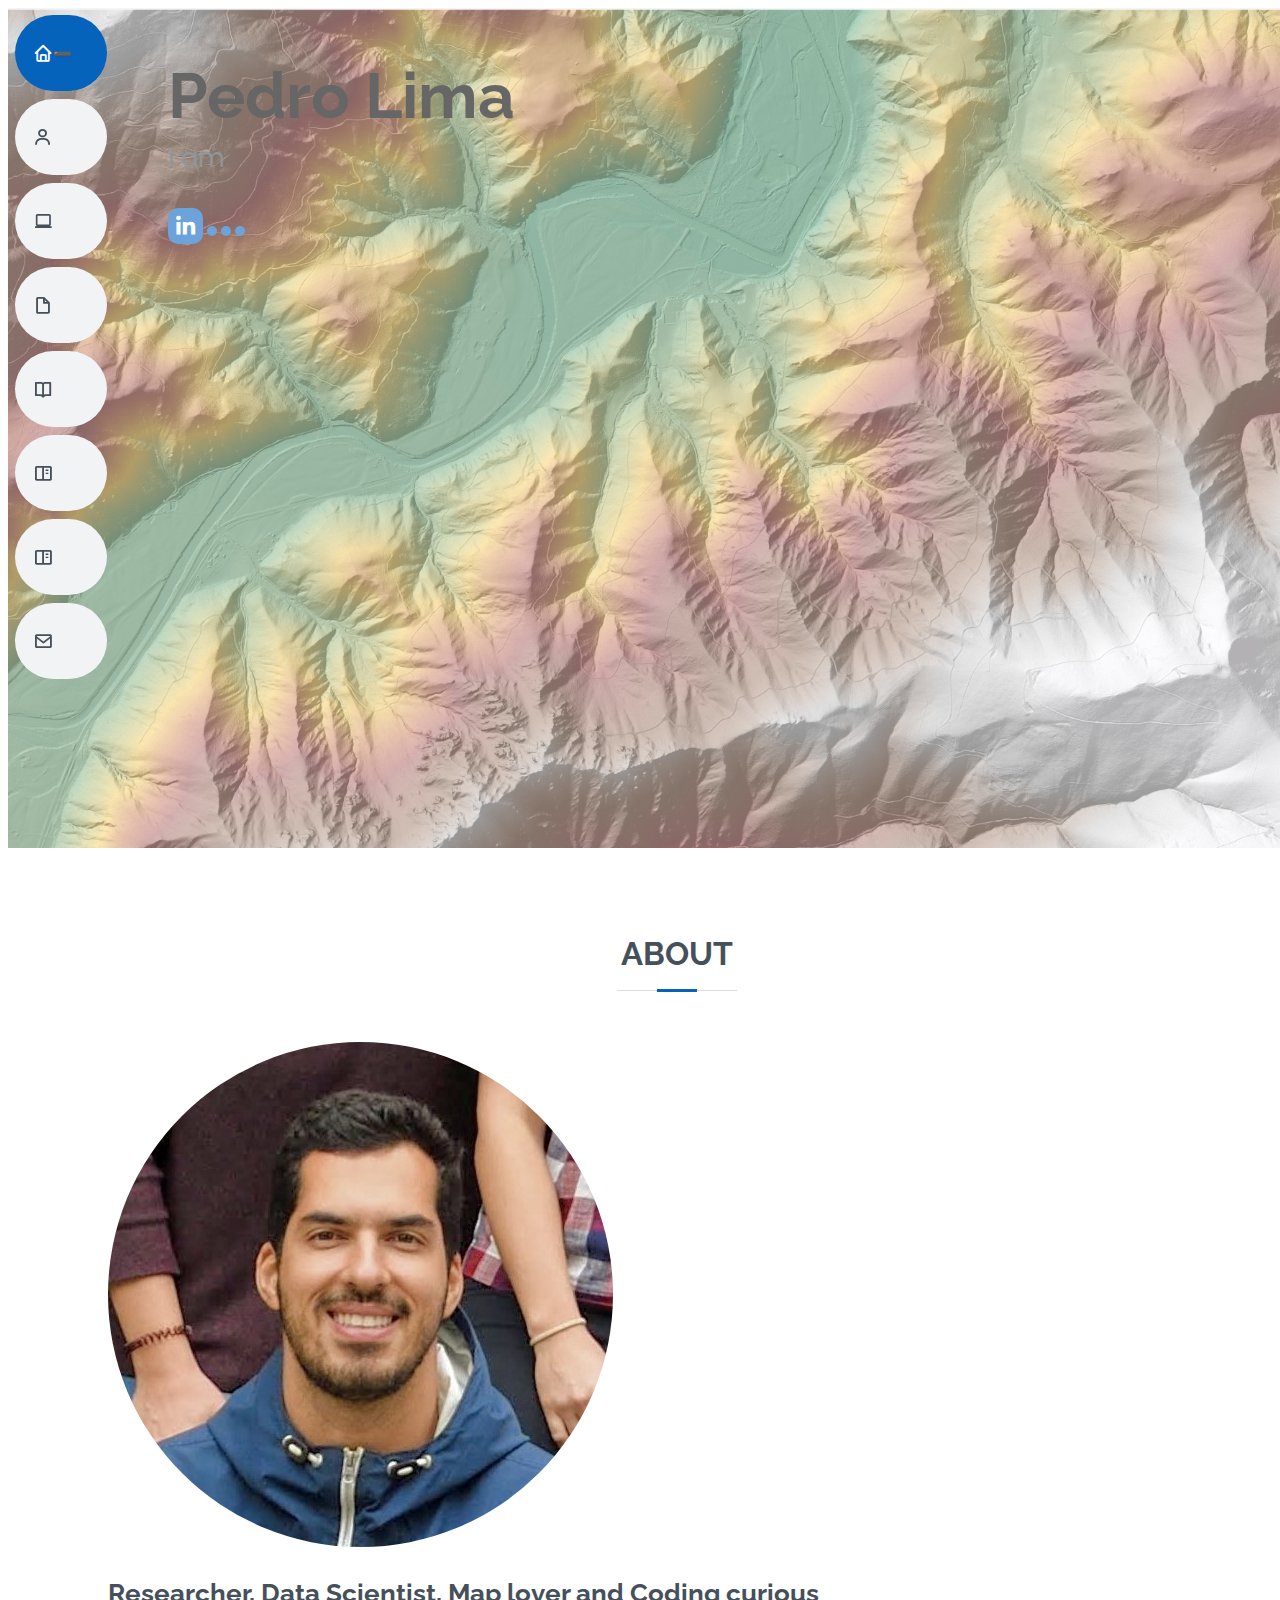
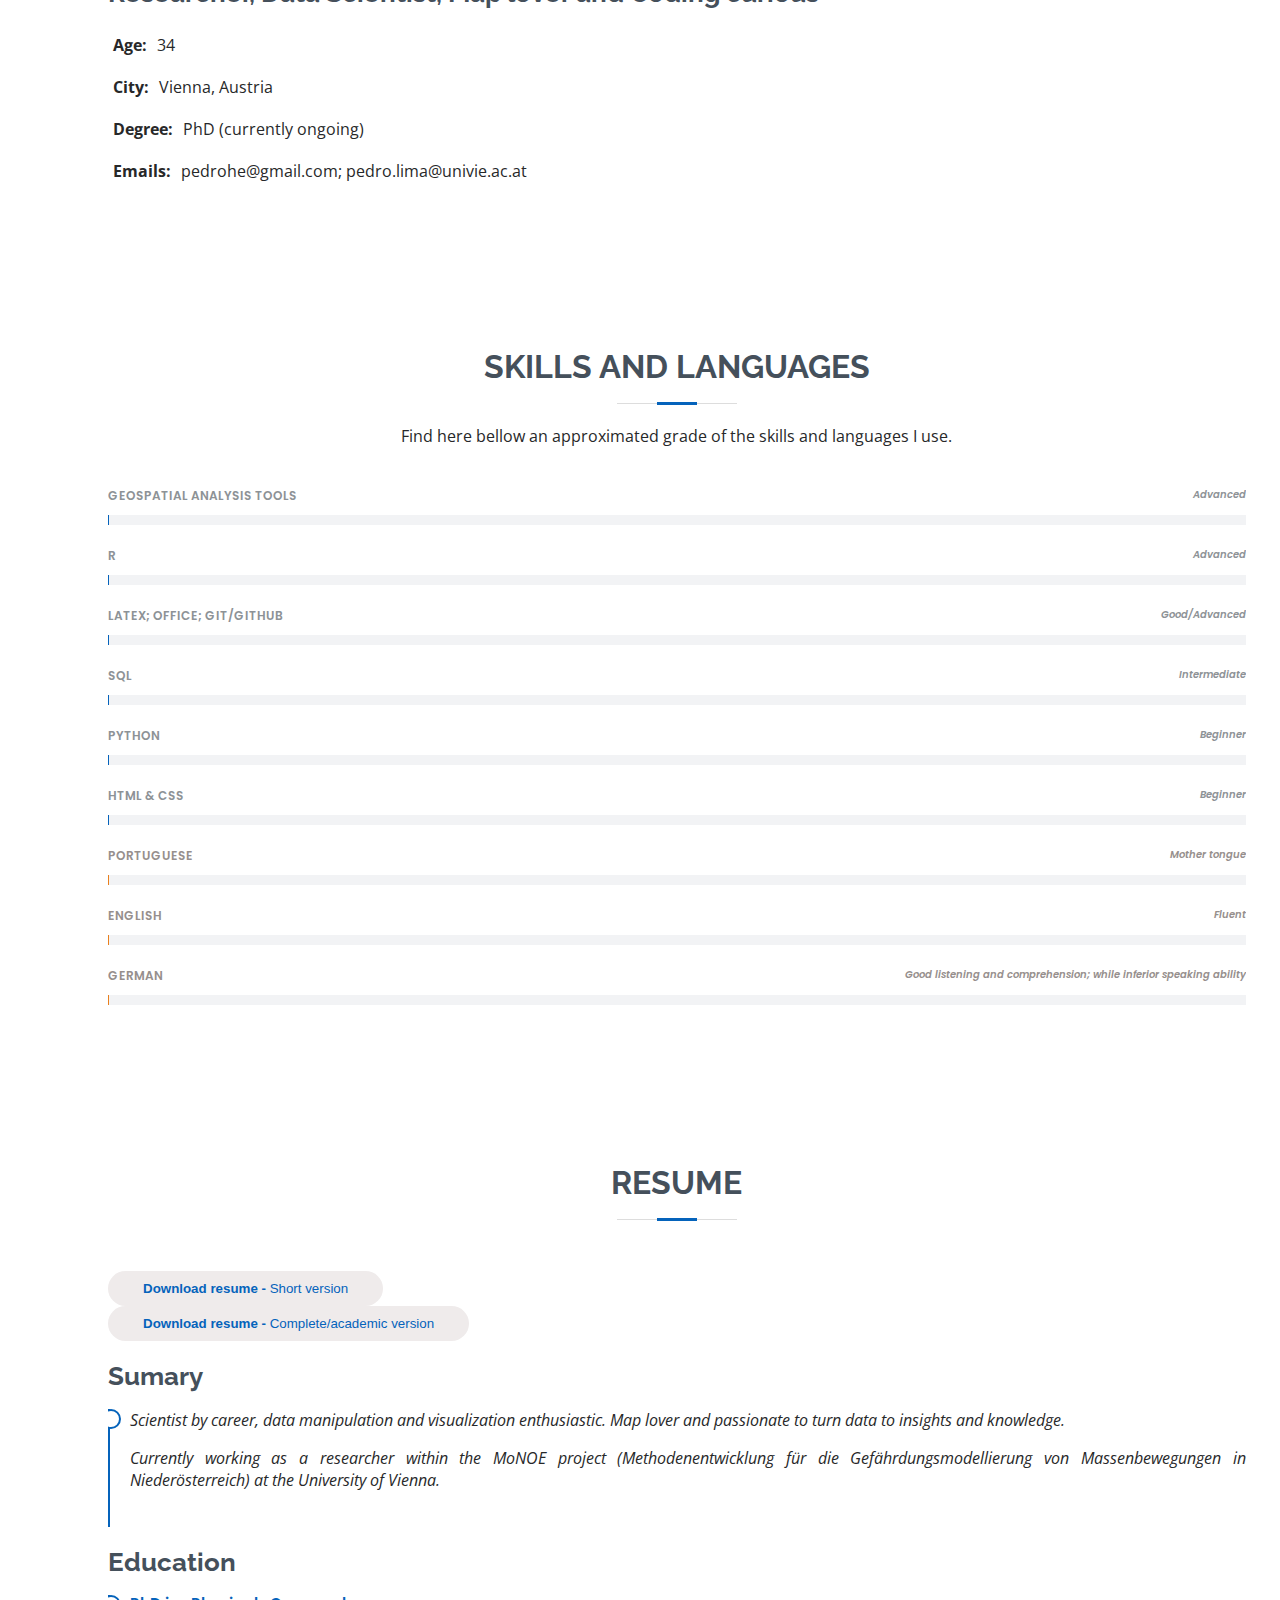
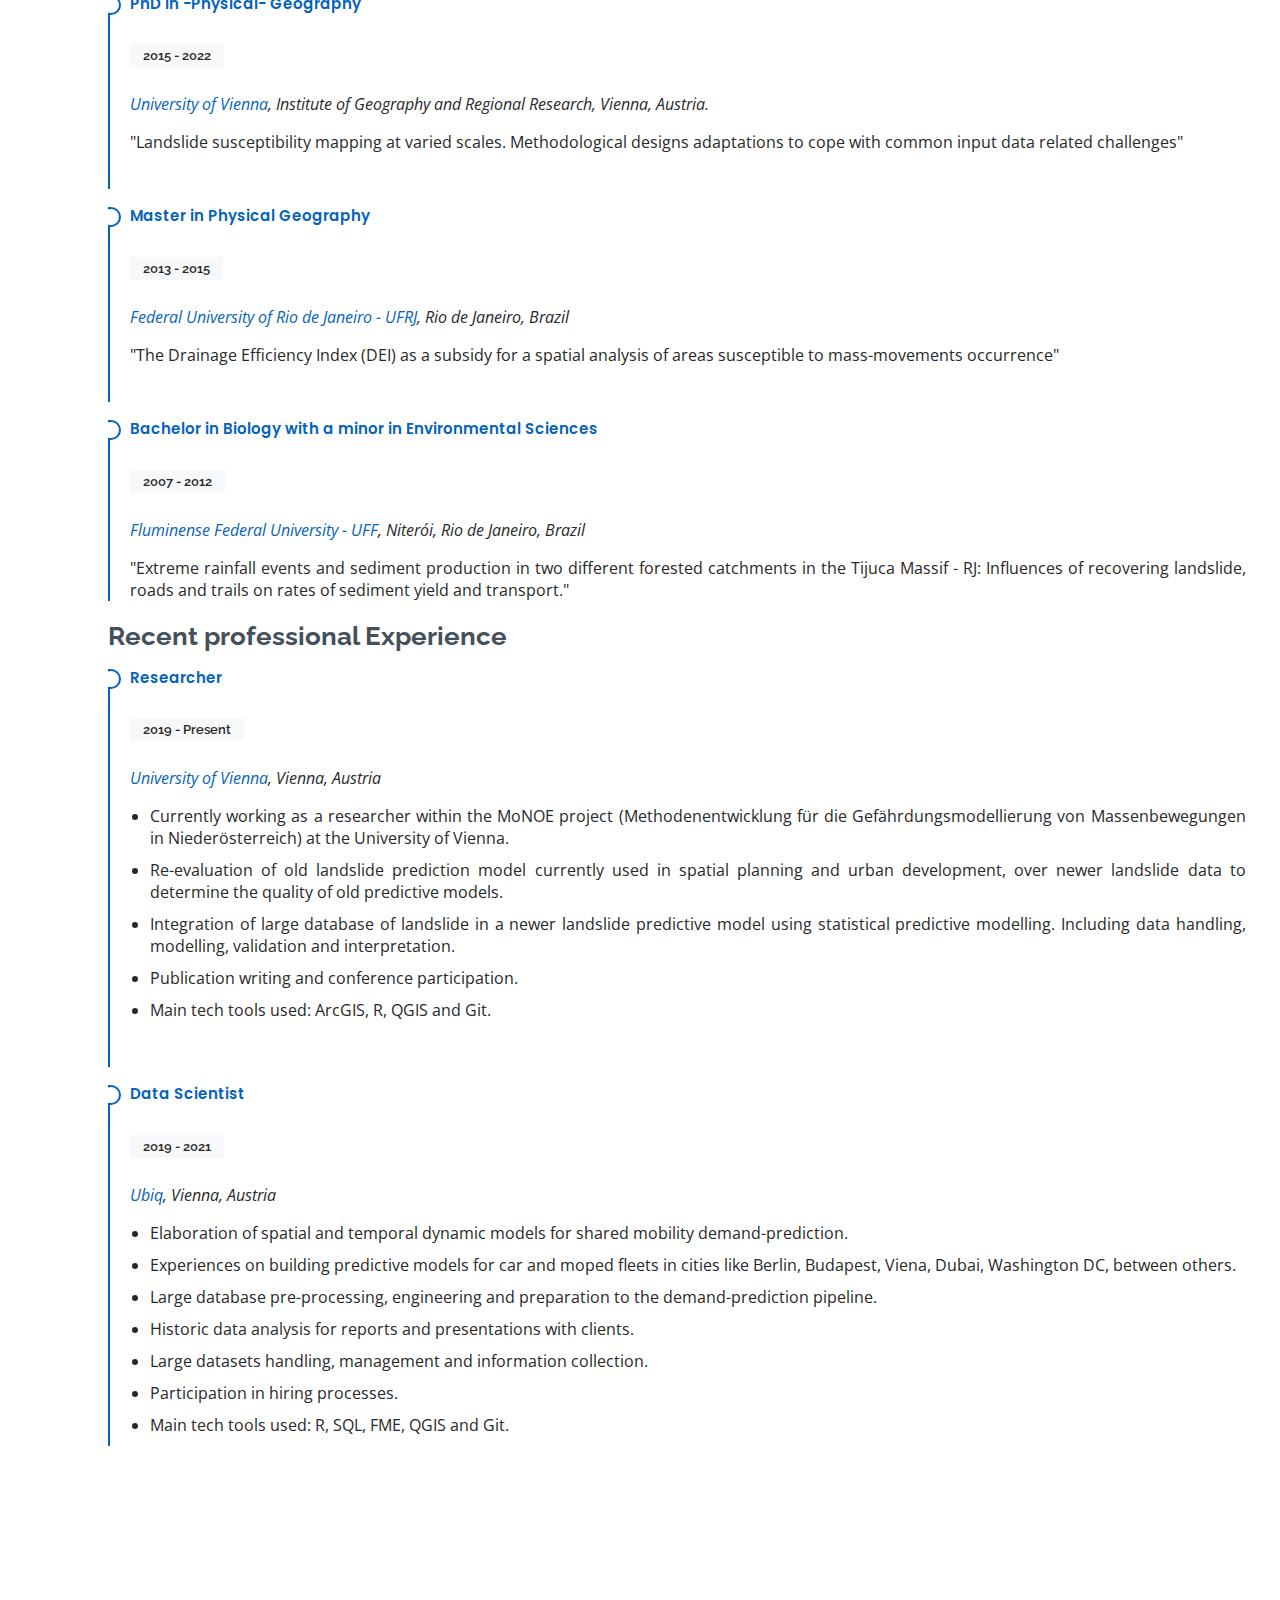
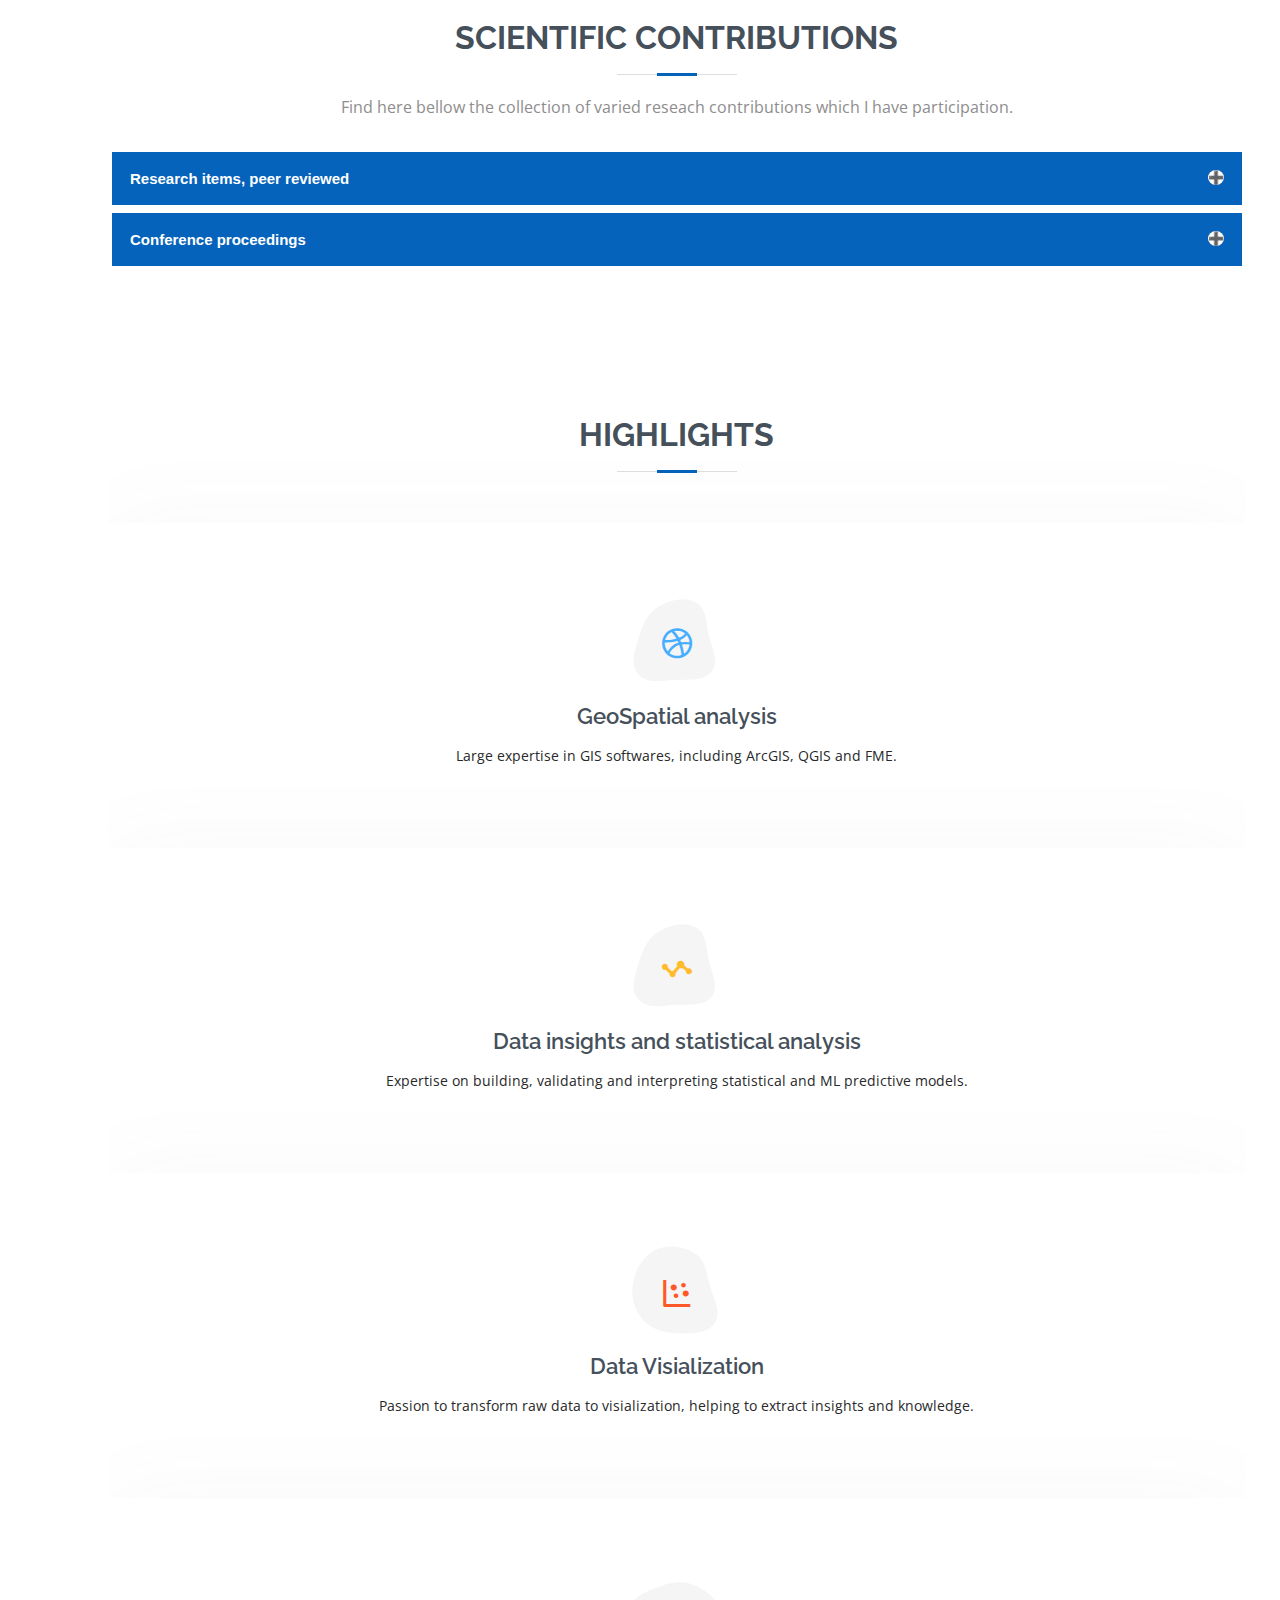
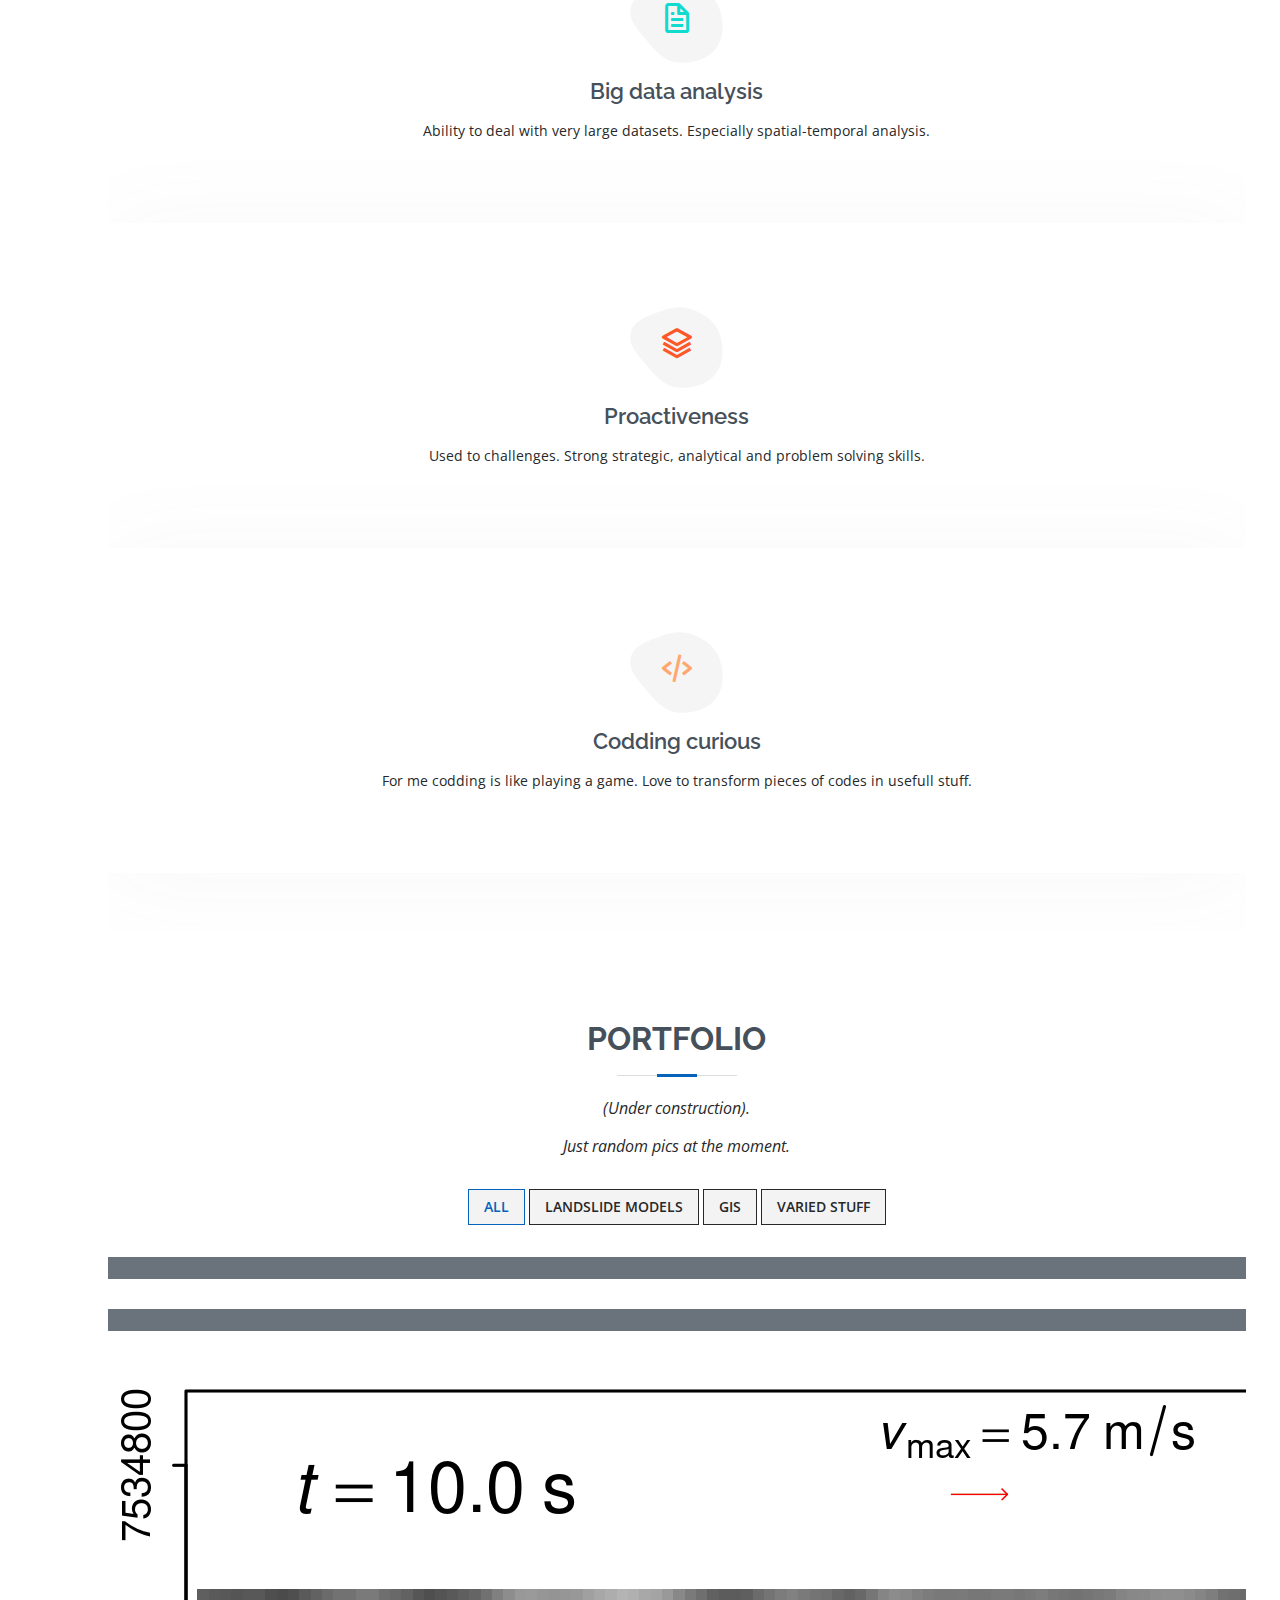
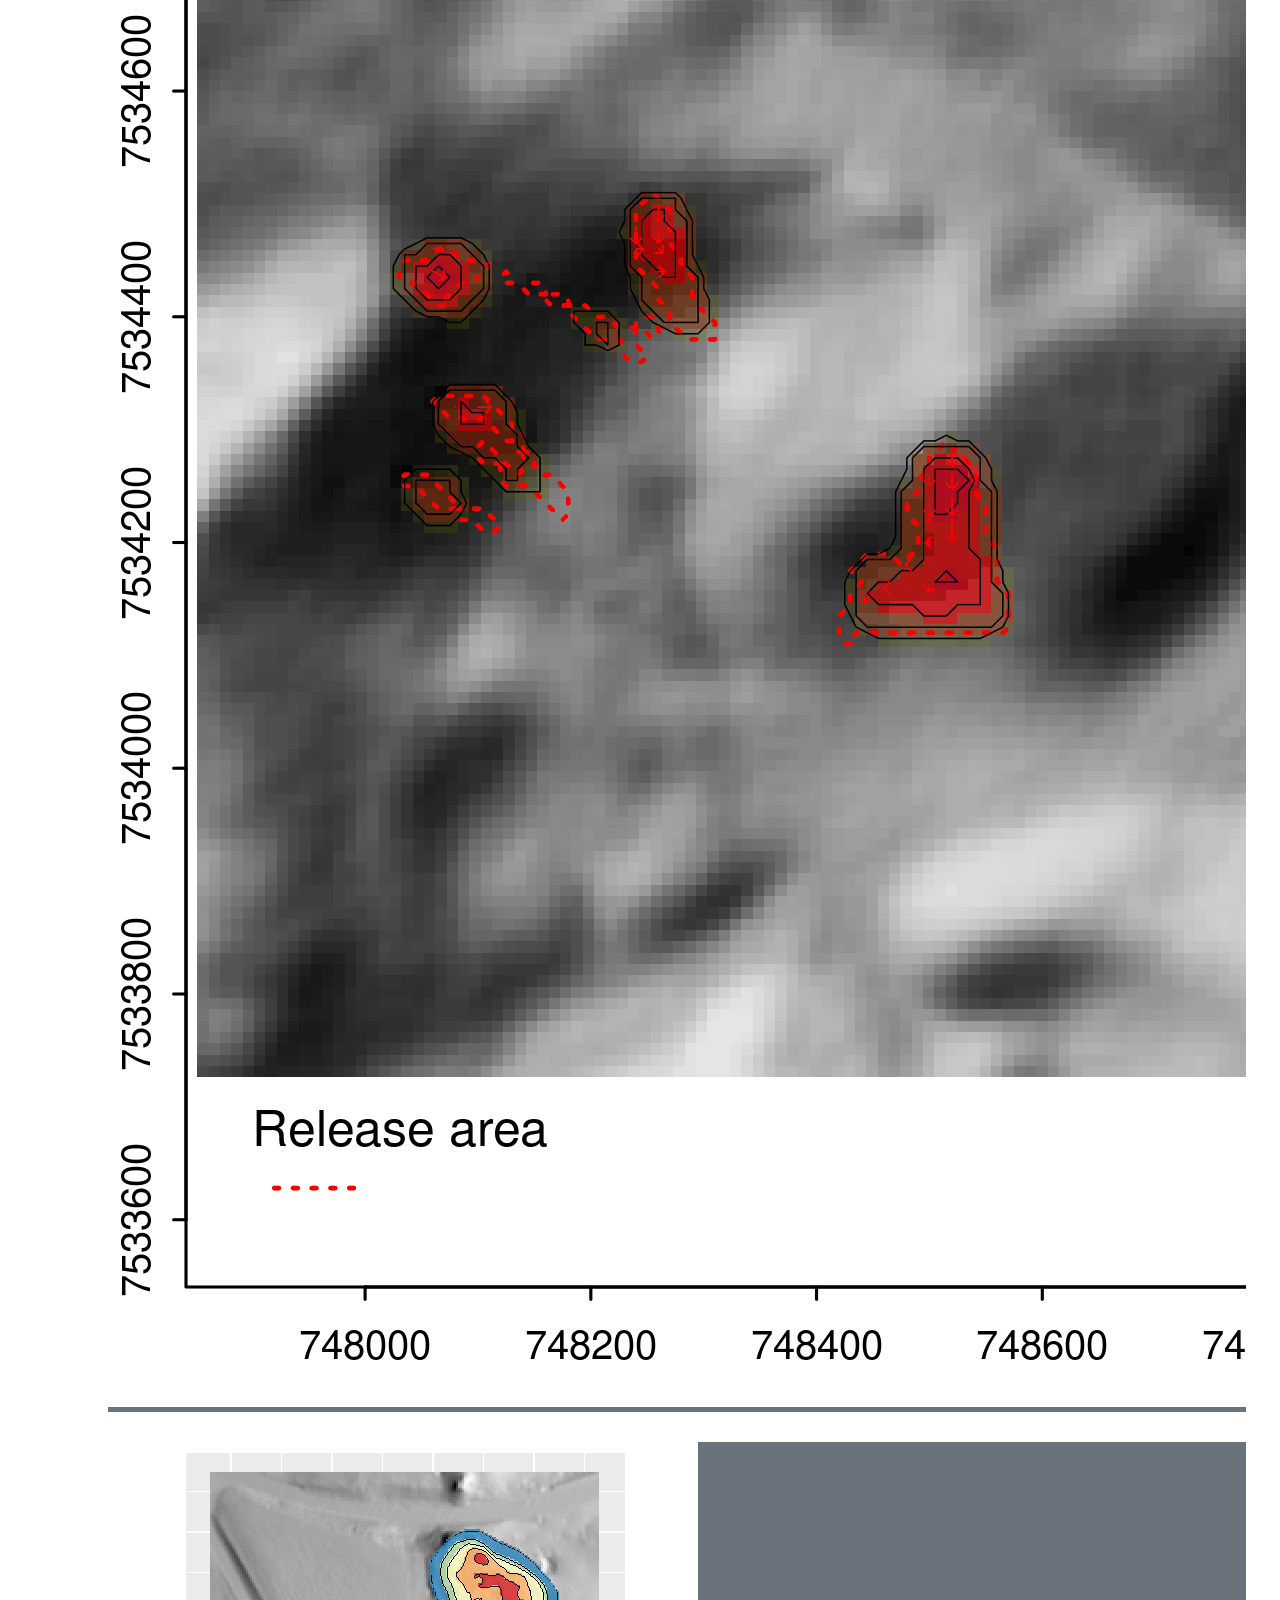
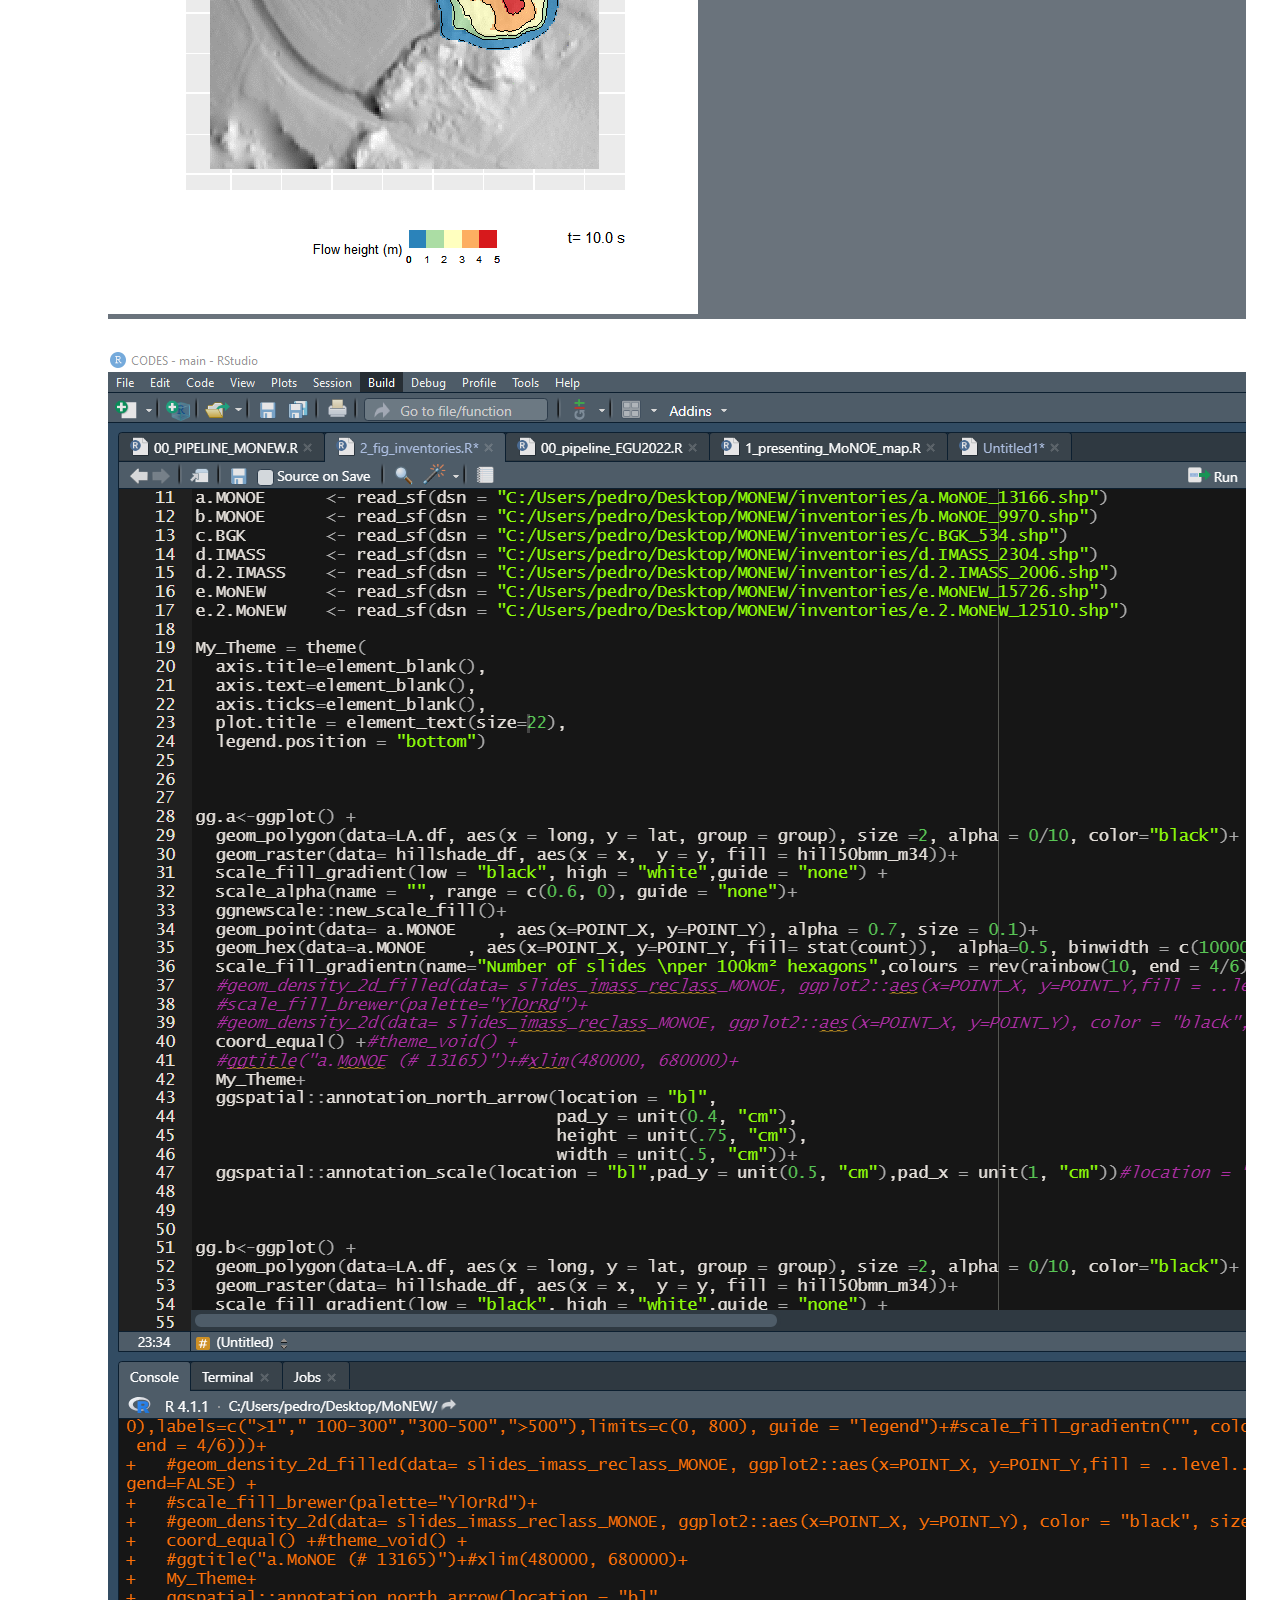
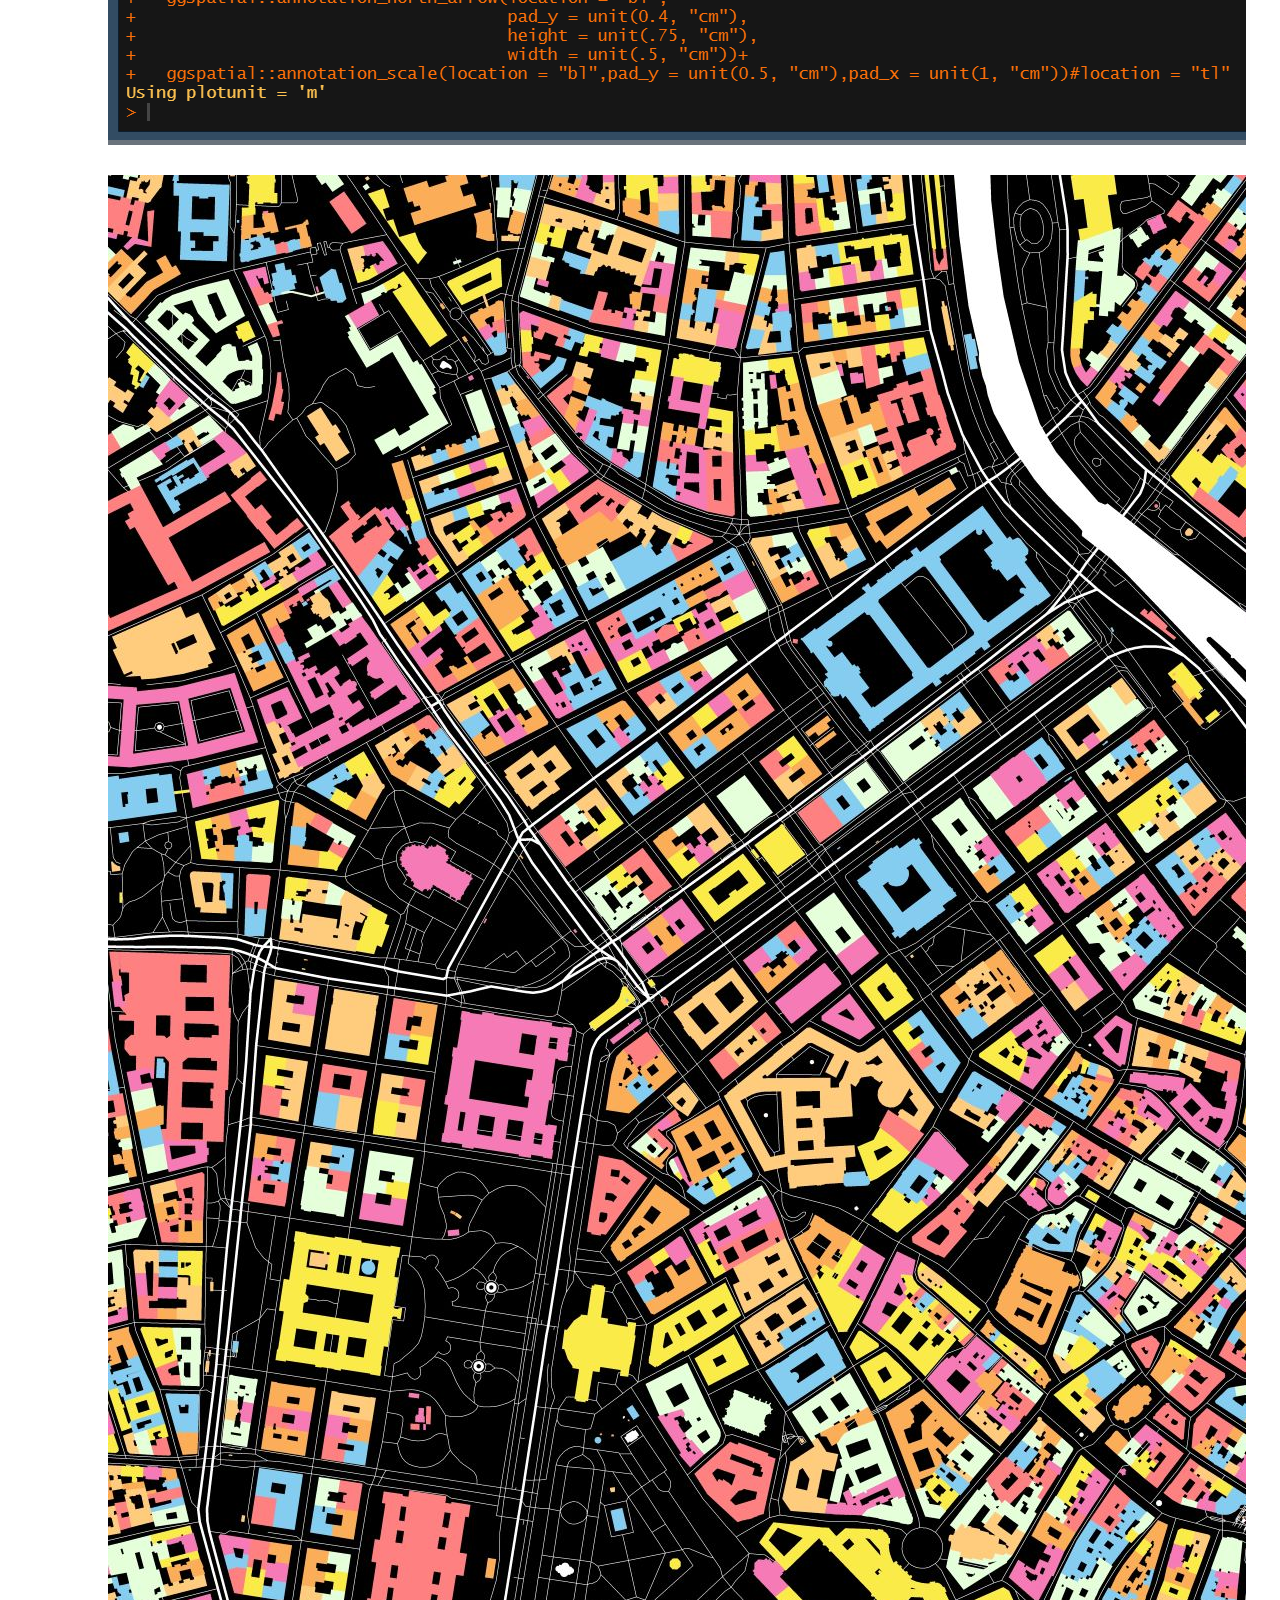
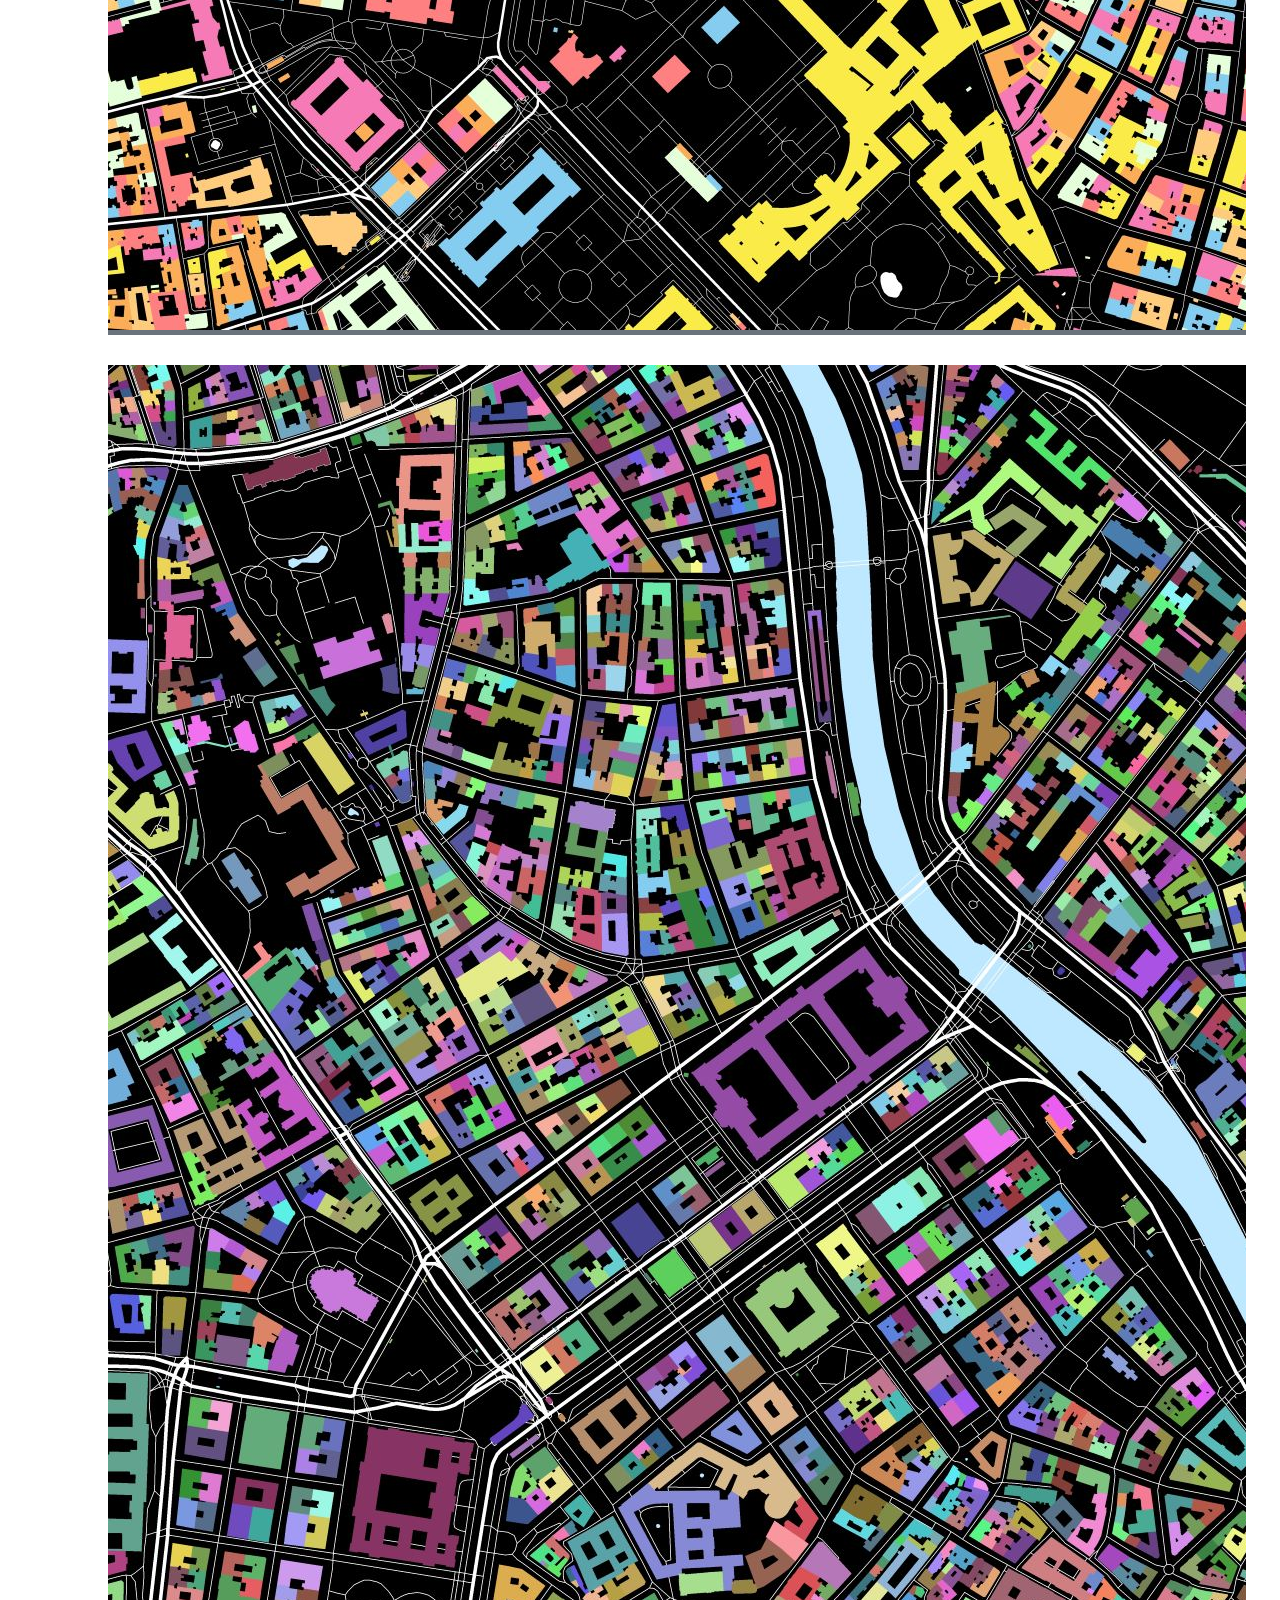
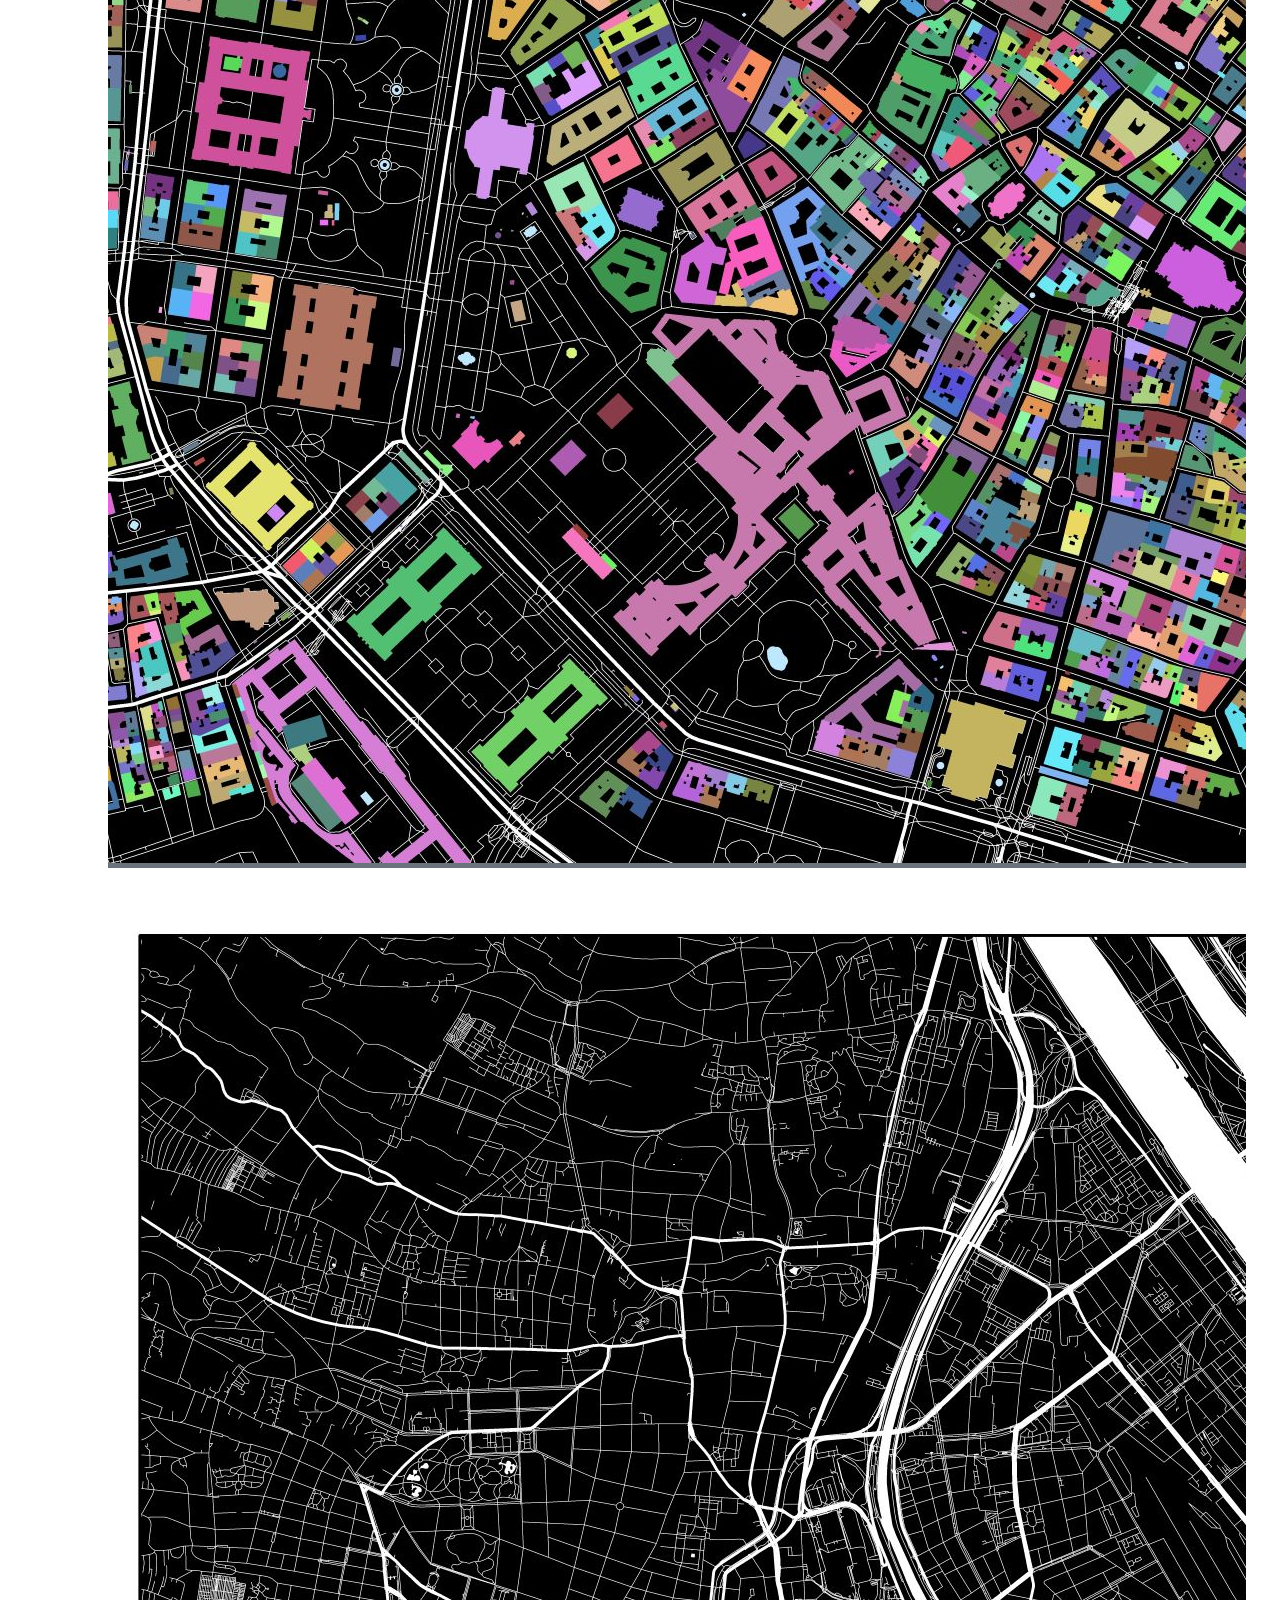
==== index.html @ da5fde20 "new fig2" ====
<!DOCTYPE html>
<html lang="en">

<head>
  <meta charset="utf-8">
  <meta content="width=device-width, initial-scale=1.0" name="viewport">

  <title>Pedro Lima -Under construction-</title>
  <meta content="" name="description">
  <meta content="" name="keywords">

  <!-- Favicons -->
  <link href="assets/img/favicon.png" rel="icon">
  <link href="assets/img/apple-touch-icon.png" rel="apple-touch-icon">

  <!-- Google Fonts -->
  <link
    href="https://fonts.googleapis.com/css?family=Open+Sans:300,300i,400,400i,600,600i,700,700i|Raleway:300,300i,400,400i,500,500i,600,600i,700,700i|Poppins:300,300i,400,400i,500,500i,600,600i,700,700i"
    rel="stylesheet">

  <!-- Vendor CSS Files -->
  <link href="assets/vendor/aos/aos.css" rel="stylesheet">
  <link href="assets/vendor/bootstrap/css/bootstrap.min.css" rel="stylesheet">
  <link href="assets/vendor/bootstrap-icons/bootstrap-icons.css" rel="stylesheet">
  <link href='https://unpkg.com/boxicons@2.1.2/css/boxicons.min.css' rel='stylesheet'>
  <link href="assets/vendor/glightbox/css/glightbox.min.css" rel="stylesheet">
  <link href="assets/vendor/swiper/swiper-bundle.min.css" rel="stylesheet">

  <!-- Template Main CSS File -->
  <link href="assets/css/style.css" rel="stylesheet">

  <!-- =======================================================
  * Template Name: MyResume - v4.7.0
  * Template URL: https://bootstrapmade.com/free-html-bootstrap-template-my-resume/
  * Author: BootstrapMade.com
  * License: https://bootstrapmade.com/license/
  ======================================================== -->
</head>

<body>

  <!-- ======= Mobile nav toggle button ======= -->
  <!-- <button type="button" class="mobile-nav-toggle d-xl-none"><i class="bi bi-list mobile-nav-toggle"></i></button> -->
  <i class="bi bi-list mobile-nav-toggle d-xl-none"></i>
  <!-- ======= Header ======= -->
  <header id="header" class="d-flex flex-column justify-content-center">

    <nav id="navbar" class="navbar nav-menu">
      <ul>

        <li><a href="#hero" class="nav-link scrollto active"><i class="bx bx-home"></i> <span>Home</span></a></li>
        <li><a href="#about" class="nav-link scrollto"><i class="bx bx-user"></i> <span>About</span></a></li>
        <li><a href="#skills" class="nav-link scrollto"><i class="bx bx-laptop"></i> <span>Skills</span></a></li>
        <li><a href="#resume" class="nav-link scrollto"><i class="bx bx-file-blank"></i> <span>Resume</span></a></li>
        <li><a href="#publications" class="nav-link scrollto"><i
              class="bx bx-book-open"></i><span>Publications</span></a></li>
        <li><a href="#services" class="nav-link scrollto"><i class="bx bx-book-content"></i><span>Highlights</span></a>
        </li>
        <li><a href="#portfolio" class="nav-link scrollto"><i class="bx bx-book-content"></i><span>Portfolio</span></a>
        </li>

        <li><a href="#contact123" class="nav-link scrollto"><i class="bx bx-envelope"></i><span>Contact</span></a></li>
      </ul>
    </nav><!-- .nav-menu -->

  </header><!-- End Header -->

  <!-- ======= Hero Section ======= -->
  <section id="hero" class="d-flex flex-column justify-content-center">
    <div class="container" data-aos="zoom-in" data-aos-delay="0">
      <h1>Pedro Lima</h1>
      <p>I am <span class="typed"
          data-typed-items="a Researcher, a Data Scientist, a GeoSpatial analyst, Curious and a lifelong learner"></span>
      </p>
      <div class="social-links">
        <!--<a href="#" class="twitter"><i class="bx bxl-twitter"></i></a>-->
        <a href="https://www.linkedin.com/in/pedrolima-ds/" class="linkedin"><i class="bx bxl-linkedin"></i></a>
        <a href="https://www.researchgate.net/profile/Pedro-Lima-2" class="">
          <iconify-icon icon="academicons:researchgate-square"></iconify-icon>
        </a>
        <a href="https://orcid.org/0000-0003-2429-3752" class="">
          <iconify-icon icon="simple-icons:orcid"></iconify-icon>
        </a>
        <a href="http://lattes.cnpq.br/6849485246299952" class="">
          <iconify-icon icon="academicons:lattes-square"></iconify-icon>
        </a>
        <!--<a href="https://pedrohe.shinyapps.io/Lima_et_al_2021/?_ga=2.152491193.1076844572.1668275855-447282967.1666541848" class=""><iconify-icon icon="vaadin:raster"></iconify-icon></a>-->
        <!--<a href="https://bookdown.org/pedrohe/fixed_effects_model_-_lima_et_al_2021/" class=""><iconify-icon icon="carbon:choropleth-map"></iconify-icon></a>-->
        <!--<a href="https://bookdown.org/pedrohe/mixed_effects_model_-_lima_et_al_2021/" class=""><iconify-icon icon="bx:map-alt"></iconify-icon></a>-->
      </div>
    </div>
  </section><!-- End Hero -->

  <main id="main">
    <!--<iframe height="400" width="100%" frameborder="yes" src="https://bookdown.org/pedrohe/fixed_effects_model_-_lima_et_al_2021/viewer-rpubs-25404599144b.html"> </iframe>-->

    <!-- ======= About Section ======= -->
    <section id="about" class="about">
      <div class="container" data-aos="fade-up">

        <div class="section-title">
          <h2>About</h2>
          <p> </p>
        </div>

        <div class="row">
          <div class="col-lg-4">
            <img src="assets/img/profile-img.jpg" class="img-fluid" id="profile-pic" alt="">
          </div>
          <div class="col-lg-8 pt-4 pt-lg-0 content-about">
            <h3>Researcher, Data Scientist, Map lover and Coding curious </h3>
            <p class="fst-italic">
              <!--<s>Lorem ipsum dolor sit amet, consectetur adipiscing elit, sed do eiusmod tempor incididunt ut labore et
                dolore
                magna aliqua. Officiis eligendi itaque labore et dolorum mollitia officiis optio vero. Quisquam sunt
                adipisci omnis et ut. Nulla accusantium dolor incidunt officia tempore. Et eius omnis.
                Cupiditate ut dicta maxime officiis quidem quia. Sed et consectetur qui quia repellendus itaque neque.
                Aliquid amet quidem ut quaerat cupiditate. Ab et eum qui repellendus omnis culpa magni laudantium
                dolores.-->
              </s>
            </p>
            <div class="row">
              <div class="col-lg-6">
                <ul>
                  <li><i class="bi bi-chevron-right"></i> <strong>Age:</strong> <span>34</span></li>
                  <!-- <li><i class="bi bi-chevron-right"></i> <strong>Website:</strong> <span>www.example.com</span></li>-->
                  <li><i class="bi bi-chevron-right"></i> <strong>City:</strong> <span>Vienna, Austria</span></li>
                </ul>
              </div>
              <div class="col-lg-6">
                <ul>
                  <li><i class="bi bi-chevron-right"></i> <strong>Degree:</strong> <span>PhD (currently ongoing)</span>
                  </li>
                  <li><i class="bi bi-chevron-right"></i> <strong>Emails:</strong> <span>pedrohe@gmail.com;
                      pedro.lima@univie.ac.at</span></li>
                </ul>
              </div>
            </div>
            <p>

            </p>
          </div>
        </div>

      </div>
    </section><!-- End About Section -->



    <!-- ======= Skills Section ======= -->
    <section id="skills" class="skills section-bg">
      <div class="container" data-aos="fade-up">

        <div class="section-title">
          <h2>Skills and Languages</h2>
          <p class="fst-italic">
            Find here bellow an approximated grade of the skills and languages I use.
          </p>
        </div>

        <div class="row skills-content">

          <div class="col-lg-6">

            <div class="progress">
              <span class="skill">GEOSPATIAL ANALYSIS TOOLS<i class="val"> Advanced </i></span>
              <div class="progress-bar-wrap">
                <div class="progress-bar" role="progressbar" aria-valuenow="90" aria-valuemin="0" aria-valuemax="90">
                </div>
              </div>
            </div>

            <div class="progress">
              <span class="skill">R <i class="val"> Advanced </i></span>
              <div class="progress-bar-wrap">
                <div class="progress-bar" role="progressbar" aria-valuenow="85" aria-valuemin="0" aria-valuemax="100">
                </div>
              </div>
            </div>

            <div class="progress">
              <span class="skill">LATEX; OFFICE; GIT/GITHUB<i class="val"> Good/Advanced </i></span>
              <div class="progress-bar-wrap">
                <div class="progress-bar" role="progressbar" aria-valuenow="80" aria-valuemin="0" aria-valuemax="25">
                </div>
              </div>
            </div>

            <div class="progress">
              <span class="skill">SQL <i class="val"> Intermediate </i></span>
              <div class="progress-bar-wrap">
                <div class="progress-bar" role="progressbar" aria-valuenow="50" aria-valuemin="0" aria-valuemax="100">
                </div>
              </div>
            </div>

            <div class="progress">
              <span class="skill">PYTHON <i class="val"> Beginner </i></span>
              <div class="progress-bar-wrap">
                <div class="progress-bar" role="progressbar" aria-valuenow="30" aria-valuemin="0" aria-valuemax="100">
                </div>
              </div>
            </div>

            <div class="progress">
              <span class="skill">HTML & CSS <i class="val"> Beginner </i></span>
              <div class="progress-bar-wrap">
                <div class="progress-bar" role="progressbar" aria-valuenow="15" aria-valuemin="0" aria-valuemax="100">
                </div>
              </div>
            </div>

          </div>

          <div class="col-lg-6">

            <div class="progresss">
              <span class="skille">PORTUGUESE<i class="vale"> Mother tongue </i></span>
              <div class="progresss-bar-wrap">
                <div class="progresss-bar" role="progresssbar" aria-valuenow="100" aria-valuemin="0"
                  aria-valuemax="100">
                </div>
              </div>
            </div>

            <div class="progresss">
              <span class="skille">ENGLISH <i class="vale"> Fluent </i></span>
              <div class="progresss-bar-wrap">
                <div class="progresss-bar" role="progresssbar" aria-valuenow="90" aria-valuemin="0" aria-valuemax="100">
                </div>
              </div>
            </div>

            <div class="progresss">
              <span class="skille">GERMAN <i class="vale"> Good listening and comprehension; while inferior
                  speaking
                  ability</i></span>
              <div class="progresss-bar-wrap">
                <div class="progresss-bar" role="progresssbar" aria-valuenow="40" aria-valuemin="0" aria-valuemax="30">
                </div>
              </div>
            </div>

          </div>

        </div>

      </div>
    </section><!-- End Skills Section -->




    <!-- ======= Resume Section ======= -->
    <section id="resume" class="resume">
      <div class="container" data-aos="fade-up">

        <div class="section-title">
          <h2>Resume</h2>


        </div>

        <div class="text-center">
          <button class="botao" type="action">
            <a href="cv/CV_PEDRO_draft.pdf" title="Download resume"> <strong>Download resume - </strong> Short version
              <!--<p style="color:rgb(0, 0, 0); font-size:12px; margin: 0px;">(still under construction)</p>-->
            </a></button>

        </div>

        <div class="text-center pt-1">
          <button class="botao" type="action">
            <a href="cv/vitae.pdf" title="Download resume"> <strong>Download resume - </strong>Complete/academic version
              <!--<p style="color:rgb(0, 0, 0); font-size:12px; margin: 0px;">(still under construction)</p>-->
            </a></button>

        </div>

        <div class="row">
          <div class="col-lg-6">
            <h3 class="resume-title">Sumary</h3>
            <div class="resume-item pb-0">

              <p><em>Scientist by career, data manipulation and visualization enthusiastic. Map lover and passionate to
                  turn data to
                  insights and knowledge.</em></p>
              <p><em> Currently working as a researcher within the MoNOE project (Methodenentwicklung für die
                  Gefährdungsmodellierung von Massenbewegungen in Niederösterreich) at the University of Vienna.</em>
              </p>
              <ul>


              </ul>
            </div>

            <h3 class="resume-title">Education</h3>
            <div class="resume-item">
              <h4>PhD in -Physical- Geography</h4>
              <h5>2015 - 2022</h5>
              <p><em><a href="https://www.univie.ac.at/en/">University of Vienna</a>, Institute of Geography and
                  Regional Research, Vienna, Austria.</em></p>
              <p>"Landslide susceptibility mapping at varied scales. Methodological designs
                adaptations to cope with common input data related challenges"</p>
            </div>
            <div class="resume-item">
              <h4>Master in Physical Geography</h4>
              <h5>2013 - 2015</h5>
              <p><em><a href="https://ufrj.br/en/">Federal University of Rio de Janeiro - UFRJ</a>, Rio de Janeiro,
                  Brazil</em></p>
              <p>"The Drainage Efficiency Index (DEI) as a subsidy for a spatial analysis of
                areas susceptible to mass-movements occurrence"</p>
            </div>
            <div class="resume-item">
              <h4>Bachelor in Biology with a minor in Environmental Sciences</h4>
              <h5>2007 - 2012</h5>
              <p><em> <a href="https://www.uff.br/">Fluminense Federal University - UFF</a>, Niterói, Rio de Janeiro,
                  Brazil</em></p>
              <p>"Extreme rainfall events and sediment production in two different
                forested catchments in the Tĳuca Massif - RJ: Influences of recovering landslide, roads and
                trails on rates of sediment yield and transport."</p>
            </div>
          </div>
          <div class="col-lg-6">
            <h3 class="resume-title">Recent professional Experience</h3>
            <div class="resume-item">
              <h4>Researcher</h4>
              <h5>2019 - Present</h5>
              <p><em><a href="https://www.univie.ac.at/en/">University of Vienna</a>, Vienna, Austria </em></p>
              <ul>
                <li>Currently working as a researcher within the MoNOE project (Methodenentwicklung für die
                  Gefährdungsmodellierung von Massenbewegungen in Niederösterreich) at the University of Vienna.</li>
                <li>Re-evaluation of old landslide prediction model currently used in spatial planning and urban
                  development, over newer landslide data to determine the quality of old predictive models. </li>
                <li>Integration of large database of landslide in a newer landslide predictive model using statistical
                  predictive modelling. Including data handling, modelling, validation and interpretation.</li>
                <li>Publication writing and conference participation. </li>
                <li>Main tech tools used: ArcGIS, R, QGIS and Git. </li>
              </ul>
            </div>
            <div class="resume-item">
              <h4>Data Scientist</h4>
              <h5>2019 - 2021</h5>
              <p><em> <a href="https://www.ubiq.ai/">Ubiq</a>, Vienna, Austria </em></p>
              <ul>
                <li>Elaboration of spatial and temporal dynamic models for shared mobility demand-prediction.</li>
                <li>Experiences on building predictive models for car and moped fleets in cities like Berlin, Budapest,
                  Viena, Dubai, Washington DC, between others.</li>
                <li>Large database pre-processing, engineering and preparation to the demand-prediction pipeline.</li>
                <li>Historic data analysis for reports and presentations with clients.</li>
                <li>Large datasets handling, management and information collection.</li>
                <li>Participation in hiring processes.</li>
                <li>Main tech tools used: R, SQL, FME, QGIS and Git.</li>
              </ul>
            </div>
          </div>
        </div>
      </div>
    </section><!-- End Resume Section -->

    <!-- ======= publications Section ======= -->
    <section id="publications" class="publications section-bg">
      <div class="container" data-aos="fade-up">
        <div class="section-title">
          <h2>Scientific contributions</h2>
          <p>Find here bellow the collection of varied reseach contributions which I have participation.</p>
        </div>
        <div class="collps-container flex">
          <button type="button" class="collapsible">Research items, peer reviewed</button>
          <div class="content">
            <div class="publications" style=text-align:justify;>
              <div>
                <h2 style=" color:black; text-align-last: center;" <strong>2022</strong></h2>
              </div>
              <li> <strong>Lima P.</strong>, Steger S, Mergili M and Glade T (2022a). Conventional statistical based
                landslide susceptibility models may only tell us half of the story: potential underestimation of
                landslide impact areas depending on the modelling design.
                Geomorphology. <strong>(submitted manuscript).</strong> <br>
              </li>
            </div>
            <div class="publications" style=text-align:justify;>
              <div>

              </div>
              <li> <strong>Lima P.</strong>, Steger S., Murillo-Garcia F.
                and Glade T. (2022). Literature
                review and bibliometric analysis on data-driven assessment of landslide susceptibility. Journal of
                Mountain
                Sciences. 19(6): 1670–1698. DOI:10.1007/s11629-021-7254-9.<br><a
                  href="https://doi.org/10.1007/s11629-021-7254-9"><span class="ref-link">See here</span></a>
              </li>
            </div>
            <div>
              <h2 style=" color:black; text-align-last: center;" <strong>2021</strong></h2>
            </div>
            <div class="publications" style=text-align:justify;>
              <li>Lin Q., <strong>Lima P.</strong>, Steger S., Glade T.,
                Jiang T., Zhang J., Liu T. and Wang Y. (2021) National-scale data-driven rainfall induced landslide
                susceptibility mapping for China by
                accounting for incomplete landslide data. Geoscience Frontiers 12(6): 101248.
                DOI:https://doi.org/10.1016/j.gsf.2021.101248.<a
                  href=" https://www.sciencedirect.com/science/article/pii/S1674987121001122"><br><span
                    class="ref-link">See here</span></a></li>
            </div>


            <div class="publications" style=text-align:justify;>
              <li><strong>Lima P.</strong>, Steger S. and Glade T. (2021)
                Counteracting flawed landslide data in statistically based landslide susceptibility modelling for very
                largeareas: a national-scale assessment for Austria DOI:10.1007/s10346-021-01693-7.<a
                  href=" https://doi.org/10.1007/s10346-021-01693-7"><br><span class="ref-link">See here</span></a>
              </li>
            </div>

            <div>
              <h2 style=" color:black; text-align-last: center;" <strong>2017</strong></h2>
            </div>
            <div class="publications" style=text-align:justify;>
              <li><strong>Lima P.</strong>, Steger S., Glade T., Tilch N.,
                Schwarz L. and Kociu A. (2017)
                Landslide Susceptibility Mapping at National Scale: A First Attempt for Austria. In: Mikos M, Tiwari B,
                Yin
                Y and Sassa K (eds.) Advancing Culture of Living with Landslides. WLF 2017. Cham: Springer International
                Publishing. ISBN 978-3-319-53498-5, pp. 943–951. DOI:10.1007/978-3-319-53498-5.<a
                  href="https://link.springer.com/chapter/10.1007/978-3-319-53498-5_107 "><br><span class="ref-link">See
                    here</span></a></li>
            </div>

            <div class="publications" style=text-align:justify;>
              <li>Fernandes M.C., Oliveira L.F.B., Colares I.V.V., Araújo
                R.S. and <strong>Lima P.</strong>,
                (2017) Comportamento de análises em superfície planimétrica e modelada frente a representações
                cartograficas
                e índices geomorfologicos - bacia do Rio Cuiabá - Petrópolis (RJ). Revista Brasileira de Geomorfologia
                18(4). DOI:10.20502/rbg.v18i4.1210.<a
                  href="https://rbgeomorfologia.org.br/rbg/article/view/1210"><br><span class="ref-link">See
                    here</span></a></li>
            </div>

            <div>
              <h2 style=" color:black; text-align-last: center;" <strong>2016</strong></h2>
            </div>
            <div class="publications" style=text-align:justify;>
              <li> Coelho Netto A.L., SILVA R., FACADIO A.C. and
                <strong>Lima P.</strong>, (2016) Movimentos gravitacionais de massa e evolução das encostas montanhosas
                em regioes tropicais: estudos em Nova
                Friburgo,
                RJ. Outras Letras, pp. 235–241
              </li>
            </div>

            <div>
              <h2 style=" color:black; text-align-last: center;" <strong>2014</strong></h2>
            </div>
            <div class="publications" style=text-align:justify;>
              <li> <strong>Lima P. </strong>, Coutinho B.H., Gomes G.B.,
                Fernandes
                M.C. and Coelho Netto A.L. (2014) Parâmetros morfométricos relacionados às bacias de 1º ordem e a
                ocorrência
                de
                deslizamentos rasos na bacia do Córrego Dantas: Nova Friburgo - RJ. Revista Geonorte - Edição Especial
                4:
                SINAGEO - Geomorfologia de Encostas 5(14): 218 – 223.<a
                  href="https://www.periodicos.ufam.edu.br/index.php/revista-geonorte/article/view/1305 "><br><span
                    class="ref-link">See here</span></a></li>
            </div>



            <div class="publications" style=text-align:justify;>
              <li>Borges G.F., <strong>Lima P.</strong>, and Avelar A.S.
                (2014) Geomorfologia, solos e
                movimentos de massa ocorridos em janeiro de 2011 na bacia do Córrego Dantas, Nova Friburgo (RJ). REVISTA
                GEONORTE – Edição Especial 4: SINAGEO - Geomorfologia de Encostas 5(14): 141 – 144.<a
                  href=" https://www.periodicos.ufam.edu.br/index.php/revista-geonorte/article/view/1291"><br><span
                    class="ref-link">See here</span></a></li>
            </div>


            <div class="publications" style=text-align:justify;>
              <li> Coelho Netto A.L., Avelar A.D.S., Sato A.M., Fernandes
                M.D.C.,
                Oliveira R.R., Costa R.V., Barbosa
                L.S., <strong>Lima P.</strong>, and Lacerda W.A. (2014) Landslides Susceptibility and Risk Zoning at
                Angra
                Dos
                Reis, Rio de Janeiro State, SE-Brazil: a quali-quantitative approach at 1: 5,000 scale. São Paulo, SP.
                Brazil: Oficina de Textos. ISBN 978-85-7975-150-9, pp. 263–296.<a
                  href="https://s3-sa-east-1.amazonaws.com/ofitexto.arquivos/sumarios/Extreme-rainfall-induced-landslides_sum.pdf"><br><span
                    class="ref-link">See here</span></a></li>
            </div>


            <div>
              <h2 style=" color:black; text-align-last: center;" <strong> 2013</strong></h2>
            </div>
            <div class="publications" style=text-align:justify;>
              <li> Coelho Netto A.L., Sato A.M., Avelar A.S., Vianna
                L.G.G., Araújo I.S., Ferreira D.L.C.,
                <strong>Lima P.</strong>, Silva A.P.A. and Silva R.P. (2013) January 2011: The Extreme Landslide
                Disaster in
                Brazil. Berlin, Heidelberg: Springer Berlin Heidelberg. ISBN 978-3-642-31319-6, pp. 377–384.
                DOI:10.1007/978-3-642-31319-6 51.<a href="https://doi.org/10.1007/978-3-642-31319-6_51"><br><span
                    class="ref-link">See here</span></a>
              </li>
            </div>
          </div>
        </div>

        <!-- ======= Conference proceedings Sub-section ======= -->

        <div class="collps-container flex">
          <button type="button" class="collapsible">Conference proceedings</button>
          <div class="content">
            <div class="publications" style=text-align:justify;>

              <div>
                <h2 style=" color:black; text-align-last: center;" <strong> 2022</strong></h2>
              </div>

              <li> <strong>Lima P.</strong>, Steger S, Petschko H, Goetz J, Schweigl J, Bertagnoli M and Glade T
                (2022b) How well do landslide susceptibility maps hold up over time? reviewing the accuracy of maps
                implemented for spatial planning in Lower Austria. 10th International Conference on Geomorphology,
                Coimbra, Portugal, 12–16 Sep 2022 ICG2022-154. <br><a href="https://doi.org/10.5194/icg2022-154"><span
                    class="ref-link">See here</span></a>

              </li>
            </div>

            <div class="publications" style=text-align:justify;>
              <li>
                <Jiménez Donato YA, <strong>Lima P.</strong>, Arango Carmona MI and Glade T (2022) Risk assessment of
                  earth mass movements in Lower Austria. case study: NoeMOTION project. 10th International Conference
                  on
                  Geomorphology, Coimbra, Portugal, 12–16 Sep 2022 ICG2022-616. <br><a
                    href="https://doi.org/10.5194/icg2022-616"><span class="ref-link">See here</span></a>
              </li>
            </div>


            <div class="publications" style=text-align:justify;>
              <li><strong>Lima P.</strong>, Steger S, Petschko H, Goetz J, Schweigl J, Bertagnoli M and Glade T
                (2022a) Exploiting newly available landslide data to verify existing landslide susceptibility maps a
                decade after their implementation. Geophysical Research Abstracts Vol. 22 (EGU22-7351). <br><a
                  href="https://meetingorganizer.copernicus.org/EGU22/EGU22-7351.html"><span class="ref-link">See
                    here</span></a>

              </li>
            </div>


            <div class="publications" style=text-align:justify;>
              <li>Arango Carmona MI, <strong>Lima P.</strong>, Mergili M and Glade T (2022) Mobility and hazard
                analysis of selected landslides in Lower Austria. Geophysical Research Abstracts Vol. 22 (EGU22-8646).
                <br><a href="https://doi.org/10.5194/egusphere-egu22-8646"><span class="ref-link">See here</span></a>
              </li>
            </div>

            <div>
              <h2 style=" color:black; text-align-last: center;" <strong> 2020</strong></h2>
            </div>

            <div class="publications" style=text-align:justify;>
              <li><strong>Lima P.</strong>, Steger S, Glade T and Mergili M (2020) Enhancing the completeness of
                statistical landslide susceptibility modeling by integration of release and propagation zones.
                Geophysical Research Abstracts Vol. 20 (2020-8630). URL <br><a
                  href="https://meetingorganizer.copernicus.org/EGU2020/EGU2020-8630.pdf"><span class="ref-link">See
                    here</span></a>
              </li>
            </div>

            <div>
              <h2 style=" color:black; text-align-last: center;" <strong> 2019</strong></h2>
            </div>

            <div class="publications" style=text-align:justify;>
              <li> <strong>Lima P.</strong>, Steger S and Glade T (2019) Evaluation of statistical and machine
                learning based landslide susceptibility models for very large areas – coping with error prone input
                data. Geophysical Research Abstracts Vol.21 (EGU2019-11314). <br><a
                  href="https://meetingorganizer.copernicus.org/EGU2019/EGU2019-11314.pdf"><span class="ref-link">See
                    here</span></a>

              </li>
            </div>


            <div class="publications" style=text-align:justify;>
              <li> <strong>Lima P.</strong>, Steger S, Glade T and Mergili M (2019b) Combining landslide
                susceptibility with potential runout: an integrative approach combining data-driven methods. Abstract
                book of the IAG, Regional conference on Geomorphology 2019 S06. Geomorphological hazards and risks.
                <br><a
                  href="http://www.geomorph.org/wp-content/uploads/2020/01/RCG2019_Abstract-book_20200108.pdf"><span
                    class="ref-link">See here</span></a>
              </li>
            </div>

            <div>
              <h2 style=" color:black; text-align-last: center;" <strong> 2018</strong></h2>
            </div>

            <div class="publications" style=text-align:justify;>
              <li><strong>Lima P.</strong>, Steger S and Glade T (2018b) Modelling strategies to cope with limitations
                of statistical landslide susceptibility models applied for large areas. A national scale study for the
                Austrian territory. Geophysical Research Abstracts Vol. 20 (EGU2018-9067). <br><a
                  href="https://meetingorganizer.copernicus.org/EGU2018/EGU2018-9067.pdf"><span class="ref-link">See
                    here</span></a>
              </li>
            </div>


            <div class="publications" style=text-align:justify;>
              <li> <strong>Lima P.</strong>, Steger S and Glade T (2018a) Landslide susceptibility mapping at national
                scale for Austria. Scientific challenges within applicable solutions. 3.Geographie-Werkstatt
                Österreich 2018: ’Von Anthropozän bis Digitalisierung? Geographische Forschung und gesellschaftliche
                Herausforderungen’.</li>
            </div>

            <div>
              <h2 style=" color:black; text-align-last: center;" <strong> 2017</strong></h2>
            </div>

            <div class="publications" style=text-align:justify;>
              <li> <strong>Lima P.</strong>, Steger S and Glade T (2017b) Comparison of non-landslide sampling
                strategies to counteract inventory-based biases within national-scale statistical landslide
                susceptibility models. Geophysical Research Abstracts Vol. 19 (EGU2017-13523). <br><a
                  href="https://meetingorganizer.copernicus.org/EGU2017/EGU2017-13523.pdf "><span class="ref-link">See
                    here</span></a>

              </li>
            </div>


            <div class="publications" style=text-align:justify;>
              <li> Coelho Netto AL, Facadio AC, Silva R and <strong>Lima P.</strong> (2017) Bioclimatic changes and
                landslide recurrence in the mountainous region of Rio de Janeiro: are we ready to face the next
                landslide disaster? Geophysical Research Abstracts Vol. 19 (EGU2017-17718). URL <br><a
                  href="https://meetingorganizer.copernicus.org/EGU2017/EGU2017-17718.pdf"><span class="ref-link">See
                    here</span></a>


              </li>
            </div>
            <div>
              <h2 style=" color:black; text-align-last: center;" <strong> 2016</strong></h2>
            </div>
            <div class="publications" style=text-align:justify;>
              <li> <strong>Lima P.</strong>, Coelho Netto AL and Fernandes MC (2016) The drainage efficiency index
                (DEI) as a morphological indicator of landslide spatial occurrence in mountainous catchments. a case
                of study applied in the mountainous region of Brazilian Southeastern. Geophysical Research Abstracts
                Vol. 18, EGU2016-7750. <br><a
                  href="https://meetingorganizer.copernicus.org/EGU2016/EGU2016-7750.pdf"><span class="ref-link">See
                    here</span></a>


              </li>
            </div>
            <div>
              <h2 style=" color:black; text-align-last: center;" <strong> 2015</strong></h2>
            </div>
            <div class="publications" style=text-align:justify;>
              <li> <strong>Lima P.</strong>, Coutinho BH, Gomes GB and Coelho Netto AL (2015) Topographic parameters
                related to translational landslide occurrence and susceptibility mapping at Córrego Dantas, Nova
                Friburgo, RJ. II International Workshop on Landslide History, Mechanisms and Controlling Variables:
                scientific basis for risk assessment.

              </li>
            </div>
            <div>
              <h2 style=" color:black; text-align-last: center;" <strong> 2014</strong></h2>
            </div>
            <div class="publications" style=text-align:justify;>
              <li>
                <Borges GF, <strong>Lima P.</strong> and Avelar AS (2014) Geomorfologia, solos e movimentos de massa
                  ocorridos em janeiro de 2011 na bacia do Córrego Dantas, Nova Friburgo (RJ). Anais do 4: SINAGEO -
                  Geomorfologia de Encostas.

              </li>
            </div>

            <div>
              <h2 style=" color:black; text-align-last: center;" <strong> 2012</strong></h2>
            </div>
            <div class="publications" style=text-align:justify;>
              <li> <strong>Lima P.</strong>, Barbosa LS, Negreiros AB and Coelho Netto AL (2012) Impulsos variáveis de
                chuvas e descarga de sedimentos em duas diferentes bacias no Maciço da Tijuca (Rio de Janeiro,
                Brasil): influências de clareiras de deslizamentos, estradas pavimentadas e trilhas. I Congresso
                Internacional Geociências na CPLP.

              </li>
            </div>

            <div class="publications" style=text-align:justify;>
              <li> Barbosa LS, <strong>Lima P.</strong>, Negreiros AB and Coelho Netto AL (2012b) Respostas
                hidrológicas e produção de sedimentos em uma clareira de deslizamento em ambiente montanhoso
                florestal, Maciço da Tijuca, Rio de Janeiro, Brasil. I Congresso Internacional Geociências na CPLP.

              </li>
            </div>

            <div class="publications" style=text-align:justify;>
              <li> Negreiros AB, <strong>Lima P.</strong>, Barbosa LS and Coelho Netto AL (2012b) Recuperation of
                atlantic forest and hydro-erosive responses in landslides scars on steep slopes, Rio de Janeiro,
                Brasil. Newport. The US-IALE 2012 Abstract Book,2012.

              </li>
            </div>

            <div class="publications" style=text-align:justify;>
              <li> Negreiros AB, <strong>Lima P.</strong>, Barbosa LS and Coelho Netto AL (2012a) Avaliação da
                recuperação vegetal e respostas hidro-erosivas em cicatrizes de deslizamentos em área montanhosa de
                floresta atlântica, Maciço da Tijuca, RJ. Geomorfologia e eventos catastróficos: passado, presente e
                futuro. Anais do 9 Sinageo: Geomorfologia de encostas. <br><a
                  href="http://www.sinageo.org.br/2012/trabalhos/1/1-678-670.html"><span class="ref-link">See
                    here</span></a>

              </li>
            </div>

            <div class="publications" style=text-align:justify;>
              <li> Araujo IS, Barbosa LS, <strong>Lima P.</strong>, Avelar AS and Rotunno Filho OC (2012) Modelagem
                hidrológica das interações de uso urbano e cobertura vegetal na bacia do Rio Cachoeira, Maciço da
                Tijuca - RJ. Geomorfologia e eventos catastróficos: passado, presente e futuro. Anais do 9 Sinageo:
                Geomorfologia de encostas. URL <br><a
                  href="http://www.sinageo.org.br/2012/trabalhos/2/2-506-633.html"><span class="ref-link">See
                    here</span></a>


              </li>
            </div>

            <div class="publications" style=text-align:justify;>
              <li> Barbosa LS, <strong>Lima P.</strong>, Araújo IS, Sato AM and Avelar AS (2012a) Carta geomorfológica
                em base funcional como subsidio a carta de suscetibilidade aos movimentos de massa: estudo de caso no
                município de Angra dos Reis, RJ. XXXIV Jornada de Iniciação científica, UFRJ.

              </li>
            </div>
            <div>
              <h2 style=" color:black; text-align-last: center;" <strong> 2011</strong></h2>
            </div>
            <div class="publications" style=text-align:justify;>
              <li> <strong>Lima P.</strong>, Silva RP, Barbosa LS and Coelho Netto AC (2011) Impulsos variáveis de
                chuvas e descarga de sedimentos em pequenas bacias florestadas no Maciço da Tijuca: influência de
                clareiras de deslizamentos, estradas pavimentadas e trilhas. XXXIII Jornada Giulio Massarani de
                Iniciação Científica, Artística e Cultural, UFRJ.

              </li>
            </div>

            <div class="publications" style=text-align:justify;>
              <li> Silva RP, Barbosa LS, <strong>Lima P.</strong> and Coelho Netto AC (2011) Mapeamento de fontes de
                produ ̧c ̃ao de sedimentos em encostas montanhosas sob floresta atlântica: Parque Nacional da Tijuca
                (PNT), Maciço da Tijuca, Rio de Janeiro. XXXIII Jornada Giulio Massarani de Iniciação científica,
                Artística e Cultural, UFRJ.

              </li>
            </div>

            <div class="publications" style=text-align:justify;>
              <li> Barbosa LS, Silva RP, <strong>Lima P.</strong> and Coelho Netto AC (2011) Respostas hidrológica e
                produção de sedimentos numa clareira de deslizamento em ambiente montanhoso. XXXIII Jornada Giulio
                Massarani de Iniciação científica, Artística e Cultural, UFRJ.

              </li>
            </div>
            <div>
              <h2 style=" color:black; text-align-last: center;" <strong> 2010</strong></h2>
            </div>
            <div class="publications" style=text-align:justify;>
              <li> <strong>Lima P.</strong>, Faria FHC and Coelho Netto AC (2010) Reabilitação funcional em clareiras
                de deslizamentos na floresta atlântica e efeitos na produção de sedimentos em períodos chuvosos. XXXII
                Jornada Giulio Massarani de Iniciação Científica, Artística e Cultural, UFRJ.

              </li>
            </div>

          </div>
        </div>
      </div>
      </div>
    </section>
    <!-- ======= End of publications Section ======= -->


    <!-- ======= Services Section ======= -->
    <section id="services" class="services">
      <div class="container" data-aos="fade-up">

        <div class="section-title">
          <h2>Highlights</h2>
          <!--<p><s>Magnam dolores commodi suscipit. Necessitatibus eius consequatur ex aliquid fuga eum quidem. Sit sint
              consectetur velit. Quisquam quos quisquam cupiditate. Et nemo qui impedit suscipit alias ea. Quia fugiat
              sit
              in iste officiis commodi quidem hic quas.</s></p>-->
        </div>

        <div class="row">

          <div class="col-lg-4 col-md-6 d-flex align-items-stretch" data-aos="zoom-in" data-aos-delay="100">
            <div class="icon-box iconbox-blue">
              <div class="icon">
                <svg width="100" height="100" viewBox="0 0 600 600" xmlns="http://www.w3.org/2000/svg">
                  <path stroke="none" stroke-width="0" fill="#f5f5f5"
                    d="M300,521.0016835830174C376.1290562159157,517.8887921683347,466.0731472004068,529.7835943286574,510.70327084640275,468.03025145048787C554.3714126377745,407.6079735673963,508.03601936045806,328.9844924480964,491.2728898941984,256.3432110539036C474.5976632858925,184.082847569629,479.9380746630129,96.60480741107993,416.23090153303,58.64404602377083C348.86323505073057,18.502131276798302,261.93793281208167,40.57373210992963,193.5410806939664,78.93577620505333C130.42746243093433,114.334589627462,98.30271207620316,179.96522072025542,76.75703585869454,249.04625023123273C51.97151888228291,328.5150500222984,13.704378332031375,421.85034740162234,66.52175969318436,486.19268352777647C119.04800174914682,550.1803526380478,217.28368757567262,524.383925680826,300,521.0016835830174">
                  </path>
                </svg>
                <i class="bx bxl-dribbble"></i>
              </div>
              <h4><a>GeoSpatial analysis</a></h4>
              <p>Large expertise in GIS softwares, including ArcGIS, QGIS and FME.</p>
            </div>
          </div>

          <div class="col-lg-4 col-md-6 d-flex align-items-stretch" data-aos="zoom-in" data-aos-delay="100">
            <div class="icon-box iconbox-yellow">
              <div class="icon">
                <svg width="100" height="100" viewBox="0 0 600 600" xmlns="http://www.w3.org/2000/svg">
                  <path stroke="none" stroke-width="0" fill="#f5f5f5"
                    d="M300,521.0016835830174C376.1290562159157,517.8887921683347,466.0731472004068,529.7835943286574,510.70327084640275,468.03025145048787C554.3714126377745,407.6079735673963,508.03601936045806,328.9844924480964,491.2728898941984,256.3432110539036C474.5976632858925,184.082847569629,479.9380746630129,96.60480741107993,416.23090153303,58.64404602377083C348.86323505073057,18.502131276798302,261.93793281208167,40.57373210992963,193.5410806939664,78.93577620505333C130.42746243093433,114.334589627462,98.30271207620316,179.96522072025542,76.75703585869454,249.04625023123273C51.97151888228291,328.5150500222984,13.704378332031375,421.85034740162234,66.52175969318436,486.19268352777647C119.04800174914682,550.1803526380478,217.28368757567262,524.383925680826,300,521.0016835830174">
                  </path>
                </svg>
                <i class="bx bx-stats"></i>
              </div>
              <h4><a>Data insights and statistical analysis</a></h4>
              <p>Expertise on building, validating and interpreting statistical and ML predictive models.</p>
            </div>
          </div>

          <div class="col-lg-4 col-md-6 d-flex align-items-stretch mt-4 mt-lg-0" data-aos="zoom-in"
            data-aos-delay="300">
            <div class="icon-box iconbox-red">
              <div class="icon">
                <svg width="100" height="100" viewBox="0 0 600 600" xmlns="http://www.w3.org/2000/svg">
                  <path stroke="none" stroke-width="0" fill="#f5f5f5"
                    d="M300,541.5067337569781C382.14930387511276,545.0595476570109,479.8736841581634,548.3450877840088,526.4010558755058,480.5488172755941C571.5218469581645,414.80211281144784,517.5187510058486,332.0715597781072,496.52539010469104,255.14436215662573C477.37192572678356,184.95920475031193,473.57363656557914,105.61284051026155,413.0603344069578,65.22779650032875C343.27470386102294,18.654635553484475,251.2091493199835,5.337323636656869,175.0934190732945,40.62881213300186C97.87086631185822,76.43348514350839,51.98124368387456,156.15599469081315,36.44837278890362,239.84606092416172C21.716077023791087,319.22268207091537,43.775223500013084,401.1760424656574,96.891909868211,461.97329694683043C147.22146801428983,519.5804099606455,223.5754009179313,538.201503339737,300,541.5067337569781">
                  </path>
                </svg>
                <i class='bx bx-scatter-chart'></i>
              </div>
              <h4><a>Data Visialization</a></h4>
              <p>Passion to transform raw data to visialization, helping to extract insights and knowledge. </p>
            </div>
          </div>


          <div class="col-lg-4 col-md-6 d-flex align-items-stretch mt-4" data-aos="zoom-in" data-aos-delay="300">
            <div class="icon-box iconbox-teal">
              <div class="icon">
                <svg width="100" height="100" viewBox="0 0 600 600" xmlns="http://www.w3.org/2000/svg">
                  <path stroke="none" stroke-width="0" fill="#f5f5f5"
                    d="M300,566.797414625762C385.7384707136149,576.1784315230908,478.7894351017131,552.8928747891023,531.9192734346935,484.94944893311C584.6109503024035,417.5663521118492,582.489472248146,322.67544863468447,553.9536738515405,242.03673114598146C529.1557734026468,171.96086150256528,465.24506316201064,127.66468636344209,395.9583748389544,100.7403814666027C334.2173773831606,76.7482773500951,269.4350130405921,84.62216499799875,207.1952322260088,107.2889140133804C132.92018162631612,134.33871894543012,41.79353780512637,160.00259165414826,22.644507872594943,236.69541883565114C3.319112789854554,314.0945973066697,72.72355303640163,379.243833228382,124.04198916343866,440.3218312028393C172.9286146004772,498.5055451809895,224.45579914871206,558.5317968840102,300,566.797414625762">
                  </path>
                </svg>
                <i class="bx bx-file"></i>
              </div>
              <h4><a>Big data analysis</a></h4>
              <p>Ability to deal with very large datasets. Especially spatial-temporal analysis.</p>
            </div>
          </div>

          <div class="col-lg-4 col-md-6 d-flex align-items-stretch mt-4" data-aos="zoom-in" data-aos-delay="300">
            <div class="icon-box iconbox-red">
              <div class="icon">
                <svg width="100" height="100" viewBox="0 0 600 600" xmlns="http://www.w3.org/2000/svg">
                  <path stroke="none" stroke-width="0" fill="#f5f5f5"
                    d="M300,566.797414625762C385.7384707136149,576.1784315230908,478.7894351017131,552.8928747891023,531.9192734346935,484.94944893311C584.6109503024035,417.5663521118492,582.489472248146,322.67544863468447,553.9536738515405,242.03673114598146C529.1557734026468,171.96086150256528,465.24506316201064,127.66468636344209,395.9583748389544,100.7403814666027C334.2173773831606,76.7482773500951,269.4350130405921,84.62216499799875,207.1952322260088,107.2889140133804C132.92018162631612,134.33871894543012,41.79353780512637,160.00259165414826,22.644507872594943,236.69541883565114C3.319112789854554,314.0945973066697,72.72355303640163,379.243833228382,124.04198916343866,440.3218312028393C172.9286146004772,498.5055451809895,224.45579914871206,558.5317968840102,300,566.797414625762">
                  </path>
                </svg>
                <i class="bx bx-layer"></i>
              </div>
              <h4><a>Proactiveness</a></h4>
              <p>Used to challenges. Strong strategic, analytical and problem solving skills.</p>
            </div>
          </div>

          <div class="col-lg-4 col-md-6 d-flex align-items-stretch mt-4" data-aos="zoom-in" data-aos-delay="300">
            <div class="icon-box iconbox-orange">
              <div class="icon">
                <svg width="100" height="100" viewBox="0 0 600 600" xmlns="http://www.w3.org/2000/svg">
                  <path stroke="none" stroke-width="0" fill="#f5f5f5"
                    d="M300,566.797414625762C385.7384707136149,576.1784315230908,478.7894351017131,552.8928747891023,531.9192734346935,484.94944893311C584.6109503024035,417.5663521118492,582.489472248146,322.67544863468447,553.9536738515405,242.03673114598146C529.1557734026468,171.96086150256528,465.24506316201064,127.66468636344209,395.9583748389544,100.7403814666027C334.2173773831606,76.7482773500951,269.4350130405921,84.62216499799875,207.1952322260088,107.2889140133804C132.92018162631612,134.33871894543012,41.79353780512637,160.00259165414826,22.644507872594943,236.69541883565114C3.319112789854554,314.0945973066697,72.72355303640163,379.243833228382,124.04198916343866,440.3218312028393C172.9286146004772,498.5055451809895,224.45579914871206,558.5317968840102,300,566.797414625762">
                  </path>
                </svg>
                <i class="bx bx-code-alt"></i>
              </div>
              <h4><a>Codding curious</a></h4>
              <p>For me codding is like playing a game. Love to transform pieces of codes in usefull stuff.</p>
            </div>
          </div>

        </div>

      </div>
    </section><!-- End Services Section -->

    <!-- ======= Portfolio Section ======= -->
    <section id="portfolio" class="portfolio section-bg">
      <div class="container" data-aos="fade-up">

        <div class="section-title">
          <h2>Portfolio</h2>
          <p><i>(Under construction).</i></p>
          <p><i>Just random pics at the moment.</i></p>
        </div>

        <div class="row">
          <div class="col-lg-12 d-flex justify-content-center" data-aos="fade-up" data-aos-delay="100">
            <ul id="portfolio-flters">
              <li data-filter="*" class="filter-active">All</li>
              <li data-filter=".filter-app">Landslide models</li>
              <li data-filter=".filter-card">GIS</li>
              <li data-filter=".filter-web">Varied stuff</li>
            </ul>
          </div>
        </div>

        <div class="row portfolio-container" data-aos="fade-up" data-aos-delay="200">

          <!--<div class="col-lg-4 col-md-6 portfolio-item filter-app">
            <div style="width:max; padding-bottom:56.25%; position:relative;">
              <iframe src="/assets/img/result_web_FINAL2.html" style="position:absolute; top:0px; left:0px; 
              width:100%; height:100%; border: none; overflow: hidden;"></iframe>
            </div>
          </div>-->

          
          <div class="col-lg-4 col-md-6 portfolio-item filter-app">
            <div class="portfolio-wrap">
              <img src="assets/img/Susc2.png" class="img-fluid" alt="">
              <div class="portfolio-info">
                <h4>Landslide models</h4>
                <p>Statistical landslide susceptibility model</p>
                <div class="portfolio-links">
                  <a href="assets/img/Susc2.png" data-gallery="portfolioGallery" class="portfolio-lightbox"
                    title="3D vizualitzation of a statistical landslide susceptibility model"><i class="bx bx-plus"></i></a>

                </div>
              </div>
            </div>
          </div>
          
          <div class="col-lg-4 col-md-6 portfolio-item filter-app">
            <div class="portfolio-wrap">
              <img src="assets/img/Pedro2_hflow_map.gif" class="img-fluid" alt="">
              <div class="portfolio-info">
                <h4>Landslide models</h4>
                <p>r.avaflow</p>
                <div class="portfolio-links">
                  <a href="assets/img/Pedro2_hflow_map.gif" data-gallery="portfolioGallery" class="portfolio-lightbox"
                    title="r.avaflow numerical modelling for a study area in Rio de Janeiro, Brazil"><i class="bx bx-plus"></i></a>

                </div>
              </div>
            </div>
          </div>

          <div class="col-lg-4 col-md-6 portfolio-item filter-app">
            <div class="portfolio-wrap">
              <img src="assets/img/Pedro18_hflow_map.gif" class="img-fluid" alt="">
              <div class="portfolio-info">
                <h4>Landslide models</h4>
                <p>r.avaflow</p>
                <div class="portfolio-links">
                  <a href="assets/img/Pedro18_hflow_map.gif" data-gallery="portfolioGallery" class="portfolio-lightbox"
                    title="r.avaflow numerical modelling for a study area in Nova Friburgo, Brazil"><i class="bx bx-plus"></i></a>

                </div>
              </div>
            </div>
          </div>

          <div class="col-lg-4 col-md-6 portfolio-item filter-app">
            <div class="portfolio-wrap">
              <img src="assets/img/plots_anim.gif" class="img-fluid" alt="">
              <div class="portfolio-info">
                <h4>Landslide models</h4>
                <p>Landslide downslope propagation - ggplot</p>
                <div class="portfolio-links">
                  <a href="assets/img/plots_anim.gif" data-gallery="portfolioGallery" class="portfolio-lightbox"
                    title=""><i class="bx bx-plus"></i></a>
                </div>
              </div>
            </div>
          </div>

          <div class="col-lg-4 col-md-6 portfolio-item filter-card">
            <div class="portfolio-wrap">
              <img src="assets/img/R.png" class="img-fluid" alt="">
              <div class="portfolio-info">
                <h4>R studio</h4>
                <p></p>
                <div class="portfolio-links">
                  <a href="assets/img/R.png" data-gallery="portfolioGallery" class="portfolio-lightbox" title=""><i
                      class="bx bx-plus"></i></a>
                </div>
              </div>
            </div>
          </div>

          <div class="col-lg-4 col-md-6 portfolio-item filter-web">
            <div class="portfolio-wrap">
              <img src="assets/img/Wien_test_142.jpg" class="img-fluid" alt="">
              <div class="portfolio-info">
                <h4>test</h4>
                <p>Card</p>
                <div class="portfolio-links">
                  <a href="assets/img/Wien_test_142.jpg" data-gallery="portfolioGallery" class="portfolio-lightbox"
                    title=""><i class="bx bx-plus"></i></a>
                </div>
              </div>
            </div>
          </div>

          <div class="col-lg-4 col-md-6 portfolio-item filter-web">
            <div class="portfolio-wrap">
              <img src="assets/img/Wien_test_262.jpg" class="img-fluid" alt="">
              <div class="portfolio-info">
                <h4>Random colors in Viennese buildings. </h4>
                <p>Original streets and buildings <br> database from Google maps. </p>
                <div class="portfolio-links">
                  <a href="assets/img/Wien_test_262.jpg" data-gallery="portfolioGallery" class="portfolio-lightbox"
                    title=""><i class="bx bx-plus"></i></a>
                </div>
              </div>
            </div>
          </div>

          <div class="col-lg-4 col-md-6 portfolio-item filter-web">
            <div class="portfolio-wrap">
              <img src="assets/img/Wien_test_282.jpg" class="img-fluid" alt="">
              <div class="portfolio-info">
                <h4>Playing arounf with the google maps database</h4>
                <p>Viennise streets.</p>
                <div class="portfolio-links">
                  <a href="assets/img/Wien_test_282.jpg" data-gallery="portfolioGallery" class="portfolio-lightbox"
                    title=""><i class="bx bx-plus"></i></a>
                </div>
              </div>
            </div>
          </div>

          <div class="col-lg-4 col-md-6 portfolio-item filter-card">
            <div class="portfolio-wrap">
              <img src="assets/img/Picture2.png" class="img-fluid" alt="">
              <div class="portfolio-info">
                <h4>Web 3</h4>
                <p>Web</p>
                <div class="portfolio-links">
                  <a href="assets/img/Picture2.png" data-gallery="portfolioGallery" class="portfolio-lightbox"
                    title=""><i class="bx bx-plus"></i></a>
                </div>
              </div>
            </div>
          </div>

          <div class="col-lg-4 col-md-6 portfolio-item filter-web">
            <div class="portfolio-wrap">
              <img src="assets/img/hero-bg2.jpg" class="img-fluid" alt="">
              <div class="portfolio-info">
                <h4>Fun</h4>
                <!--<p>Card</p>-->
                <div class="portfolio-links">
                  <a href="assets/img/hero-bg2.jpg" data-gallery="portfolioGallery" class="portfolio-lightbox"
                    title=""><i class="bx bx-plus"></i></a>
                </div>
              </div>
            </div>
          </div>
        </div>

      </div>
    </section><!-- End Portfolio Section -->

    <!-- ======= Contact Section ======= -->
    <section id="contact123" class="contact123">
      <div class="container123" data-aos="fade-up">

        <div class="section-title">
          <h2>Contact</h2>
        </div>

        <div class="row mt-1">

          <div class="col text-center">
            <div class="info">
              <div class="col icone-email "><i class="bi bi-envelope"></i></div>
              <h4>Email:</h4>
              <p>pedrohe@gmail.com</p>
              <p>pedro.lima@univie.ac.at</p>
            </div>
          </div>

          <!--<div class="col-lg-8 mt-5 mt-lg-0">

            <form action="forms/contact.php" method="post" role="form" class="php-email-form">
              <div class="row">
                <div class="col-md-6 form-group">
                  <input type="text" name="name" class="form-control" id="name" placeholder="Your Name" required>
                </div>
                <div class="col-md-6 form-group mt-3 mt-md-0">
                  <input type="email" class="form-control" name="email" id="email" placeholder="Your Email" required>
                </div>
              </div>
              <div class="form-group mt-3">
                <input type="text" class="form-control" name="subject" id="subject" placeholder="Subject" required>
              </div>
              <div class="form-group mt-3">
                <textarea class="form-control" name="message" rows="5" placeholder="Message" required></textarea>
              </div>
              <div class="my-3">
                <div class="loading">Loading</div>
                <div class="error-message"></div>
                <div class="sent-message">Your message has been sent. Thank you!</div>
              </div>
              <div class="text-center"><button type="submit">Send Message</button></div>
            </form>

          </div>-->

        </div>

      </div>
    </section><!-- End Contact Section -->



    <!-- ======= Footer ======= -->
    <footer id="footer">
      <div class="container">
        <h3>Pedro Lima</h3>
        <!--<p>Some text here.</p>-->
        <div class="social-links">
          <!--<a href="#" class="twitter"><i class="bx bxl-twitter"></i></a>-->
          <!--<a href="#" class="facebook"><i class="bx bxl-facebook"></i></a>-->
          <!--<a href="#" class="instagram"><i class="bx bxl-instagram"></i></a>-->

          <a href="https://www.linkedin.com/in/pedrolima-ds/" class="linkedin"><i class="bx bxl-linkedin"></i></a>
          <a href="https://www.researchgate.net/profile/Pedro-Lima-2" class="">
            <iconify-icon icon="academicons:researchgate-square"></iconify-icon>
          </a>
          <a href="https://orcid.org/0000-0003-2429-3752" class="">
            <iconify-icon icon="simple-icons:orcid"></iconify-icon>
          </a>
          <a href="http://lattes.cnpq.br/6849485246299952" class="">
            <iconify-icon icon="academicons:lattes-square"></iconify-icon>
          </a>
        </div>
        <div class="copyright">
          &copy; Copyright <span>MyResume</span>. All Rights Reserved
        </div>

      </div>
    </footer><!-- End Footer -->
  </main><!-- End #main -->
  <div id="preloader"></div>
  <a href="#" class="back-to-top d-flex align-items-center justify-content-center"><i
      class="bi bi-arrow-up-short"></i></a>

  <!-- Vendor JS Files -->
  <script src="assets/vendor/purecounter/purecounter.js"></script>
  <script src="assets/vendor/aos/aos.js"></script>
  <script src="assets/vendor/bootstrap/js/bootstrap.bundle.min.js"></script>
  <script src="assets/vendor/glightbox/js/glightbox.min.js"></script>
  <script src="assets/vendor/isotope-layout/isotope.pkgd.min.js"></script>
  <script src="assets/vendor/swiper/swiper-bundle.min.js"></script>
  <script src="assets/vendor/typed.js/typed.min.js"></script>
  <script src="assets/vendor/waypoints/noframework.waypoints.js"></script>
  <script src="assets/vendor/php-email-form/validate.js"></script>
  <script src="https://code.iconify.design/iconify-icon/1.0.1/iconify-icon.min.js"></script>


  <!-- Template Main JS File -->
  <script src="assets/js/main.js"></script>

</body>

</html>
---- assets/css/style.css ----
/**
* Template Name: MyResume - v4.7.0
* Template URL: https://bootstrapmade.com/free-html-bootstrap-template-my-resume/
* Author: BootstrapMade.com
* License: https://bootstrapmade.com/license/
*/

/*--------------------------------------------------------------
# General
--------------------------------------------------------------*/
body {
  font-family: "Open Sans", sans-serif;
  color: #272829;
}

a {
  color: #0563bb;
  text-decoration: none;
}

a:hover {
  color: #067ded;
  text-decoration: none;
}

h1, h2, h3, h4, h5, h6 {
  font-family: "Raleway", sans-serif;
}

/*--------------------------------------------------------------
# Back to top button
--------------------------------------------------------------*/
.back-to-top {
  position: fixed;
  visibility: hidden;
  opacity: 0;
  right: 15px;
  bottom: 15px;
  z-index: 996;
  background: #0563bb;
  width: 40px;
  height: 40px;
  border-radius: 50px;
  transition: all 0.4s;
}
.back-to-top i {
  font-size: 28px;
  color: #fff;
  line-height: 0;
}
.back-to-top:hover {
  background: #0678e3;
  color: #fff;
}
.back-to-top.active {
  visibility: visible;
  opacity: 1;
}

/*--------------------------------------------------------------
# Preloader
--------------------------------------------------------------*/
#preloader {
  position: fixed;
  top: 0;
  left: 0;
  right: 0;
  bottom: 0;
  z-index: 9999;
  overflow: hidden;
  background: #fff;
}

#preloader:before {
  content: "";
  position: fixed;
  top: calc(50% - 30px);
  left: calc(50% - 30px);
  border: 6px solid #0563bb;
  border-top-color: #fff;
  border-bottom-color: #fff;
  border-radius: 50%;
  width: 60px;
  height: 60px;
  -webkit-animation: animate-preloader 1s linear infinite;
  animation: animate-preloader 1s linear infinite;
}

@-webkit-keyframes animate-preloader {
  0% {
    transform: rotate(0deg);
  }
  100% {
    transform: rotate(360deg);
  }
}

@keyframes animate-preloader {
  0% {
    transform: rotate(0deg);
  }
  100% {
    transform: rotate(360deg);
  }
}
/*--------------------------------------------------------------
# Disable aos animation delay on mobile devices
--------------------------------------------------------------*/
@media screen and (max-width: 768px) {
  [data-aos-delay] {
    transition-delay: 0 !important;
  }
}
/*--------------------------------------------------------------
# Header
--------------------------------------------------------------*/
#header {
  position: fixed;
  top: 0;
  left: 0;
  bottom: 0;
  z-index: 9997;
  transition: all 0.5s;
  padding: 15px;
  overflow-y: auto;
}
@media (max-width: 992px) {
  #header {
    width: 300px;
    background: #fff;
    border-right: 1px solid #e6e9ec;
    left: -300px;
  }
}

@media (min-width: 992px) {
  #main {
    margin-left: 100px;
    width: 90%;
  }
}
/*--------------------------------------------------------------
# Navigation Menu
--------------------------------------------------------------*/
/**
* Desktop Navigation 
*/
.nav-menu {
  padding: 0;
  display: block;
}
.nav-menu * {
  margin: 0;
  padding: 0;
  list-style: none;
}
.nav-menu > ul > li {
  position: relative;
  white-space: nowrap;
}
.nav-menu a, .nav-menu a:focus {
  display: flex;
  align-items: center;
  color: #45505b;
  padding: 10px 18px;
  margin-bottom: 8px;
  transition: 0.3s;
  font-size: 15px;
  border-radius: 50px;
  background: #f2f3f5;
  height: 56px;
  width: 100%;
  overflow: hidden;
  transition: 0.3s;
}
.nav-menu a i, .nav-menu a:focus i {
  font-size: 20px;
}
.nav-menu a span, .nav-menu a:focus span {
  padding: 0 5px 0 7px;
  color: #45505b;
}
@media (min-width: 992px) {
  .nav-menu a, .nav-menu a:focus {
    width: 56px;
  }
  .nav-menu a span, .nav-menu a:focus span {
    display: none;
    color: #fff;
  }
}
.nav-menu a:hover, .nav-menu .active, .nav-menu .active:focus, .nav-menu li:hover > a {
  color: #fff;
  background: #0563bb;
}
.nav-menu a:hover span, .nav-menu .active span, .nav-menu .active:focus span, .nav-menu li:hover > a span {
  color: #fff;
}
.nav-menu a:hover, .nav-menu li:hover > a {
  width: 100%;
  color: #fff;
}
.nav-menu a:hover span, .nav-menu li:hover > a span {
  display: block;
}

/**
* Mobile Navigation 
*/
.mobile-nav-toggle {
  position: fixed;
  right: 10px;
  top: 10px;
  z-index: 9998;
  border: 0;
  background: none;
  font-size: 28px;
  transition: all 0.4s;
  outline: none !important;
  line-height: 0;
  cursor: pointer;
  border-radius: 50px;
  padding: 5px;
}
.mobile-nav-toggle i {
  color: #45505b;
}

.mobile-nav-active {
  overflow: hidden;
}
.mobile-nav-active #header {
  left: 0;
}
.mobile-nav-active .mobile-nav-toggle {
  color: #fff;
  background-color: #0563bb;
}

/*--------------------------------------------------------------
# Hero Section
--------------------------------------------------------------*/
#hero {
  width: 100%;
  height: 80vh;
  background: url("../img/hero-bg.jpg") top right no-repeat;
  background-size: cover;
  position: relative;
}
@media (min-width: 992px) {
  #hero {
    padding-left: 160px;
  }
}
#hero:before {
  content: "";
  background: rgba(255, 255, 255, 0.4);
  position: absolute;
  bottom: 0;
  top: 0;
  left: 0;
  right: 0;
}
#hero h1 {
  margin: 0;
  font-size: 64px;
  font-weight: 700;
  line-height: 56px;
  color: #000000;
}
#hero p {
  color: #45505b;
  margin: 15px 0 0 0;
  font-size: 26px;
  font-family: "Poppins", sans-serif;
}
#hero p span {
  color: #0826e8;
  letter-spacing: 1px;
}
#hero .social-links {
  margin-top: 30px;
}
#hero .social-links a {
  font-size: 25px;
  display: inline-block;
  color: #ffffff;
  line-height: 1;
  size: 2cm;
  transition: 0.3s;
  background: #0B66C2;
  padding: 5px; 
  border-radius: 10px;
}
#hero .social-links a:hover {
  color: #0563bb;
  background: #0563bb;
}
@media (max-width: 992px) {
  #hero {
    text-align: center;
  }
  #hero h1 {
    font-size: 32px;
    line-height: 36px;
  }
  #hero p {
    margin-top: 10px;
    font-size: 20px;
    line-height: 24px;
  }
}

/*--------------------------------------------------------------
# Sections General
--------------------------------------------------------------*/
section {
  padding: 60px 0;
  overflow: hidden;
}

.section-title {
  text-align: center;
  padding-bottom: 30px;
}
.section-title h2 {
  font-size: 32px;
  font-weight: bold;
  text-transform: uppercase;
  margin-bottom: 20px;
  padding-bottom: 20px;
  position: relative;
  color: #45505b;
}
.section-title h2::before {
  content: "";
  position: absolute;
  display: block;
  width: 120px;
  height: 1px;
  background: #ddd;
  bottom: 1px;
  left: calc(50% - 60px);
}
.section-title h2::after {
  content: "";
  position: absolute;
  display: block;
  width: 40px;
  height: 3px;
  background: #0563bb;
  bottom: 0;
  left: calc(50% - 20px);
}
.section-title p {
  margin-bottom: 0;
}

/*--------------------------------------------------------------
# About
--------------------------------------------------------------*/
.about .content-about h3 {
  font-weight: 700;
  font-size: 26px;
  color: #45505b;
}
.about .content-about ul {
  list-style: none;
  padding: 0;
}
.about .content-about ul li {
  margin-bottom: 20px;
  display: flex;
  align-items: center;
}
.about .content-about ul strong {
  margin-right: 10px;
  
}
.about .content-about ul i {
  font-size: 16px;
  margin-right: 5px;
  color: #0563bb;
  line-height: 0;
}
.about .content-about p:last-child {
  margin-bottom: 0;
}

#profile-pic {
  border-radius: 50%;
}
.about .content-about p {
  font-size: 16px;
  text-align: justify;
  
}

/*--------------------------------------------------------------
# Facts
--------------------------------------------------------------*/
.facts .count-box {
  padding: 30px 30px 25px 30px;
  margin-top: 30px;
  width: 100%;
  position: relative;
  text-align: center;
  background: #fff;
}
.facts .count-box i {
  position: absolute;
  top: -25px;
  left: 50%;
  transform: translateX(-50%);
  font-size: 24px;
  background: #0563bb;
  color: #fff;
  border-radius: 50px;
  display: inline-flex;
  align-items: center;
  justify-content: center;
  width: 48px;
  height: 48px;
}
.facts .count-box span {
  font-size: 36px;
  display: block;
  font-weight: 600;
  color: #011426;
}
.facts .count-box p {
  padding: 0;
  margin: 0;
  font-family: "Raleway", sans-serif;
  font-size: 14px;
}

/*--------------------------------------------------------------
# Akills
--------------------------------------------------------------*/
.skills .progress {
  height: 60px;
  display: block;
  background: none;
  border-radius: 0;
}
.skills .progress .skill {
  padding: 10px 0;
  margin: 0;
  font-size: 12px;
  
  display: block;
  font-weight: 600;
  font-family: "Poppins", sans-serif;
  color: #8d9296;
}
.skills .progress .skill .val {
  float: right;
  font-size: 10px;
  
}
.skills .progress-bar-wrap {
  background: #f2f3f5;
}
.skills .progress-bar {
  width: 1px;
  height: 10px;
  transition: 0.9s;
  background-color: #0563bb;
}

/*--------------------------------------------------------------
# ALanguages
--------------------------------------------------------------*/
.skills .progresss {
  height: 60px;
  display: block;
  background: none;
  border-radius: 0;
}
.skills .progresss .skille {
  padding: 10px 0;
  margin: 0;
  font-size: 12px;
  
  display: block;
  font-weight: 600;
  font-family: "Poppins", sans-serif;
  color: #968f8d;
}
.skills .progresss .skille .vale {
  float: right;
  font-size: 10px;
  
  
}
.skills .progresss-bar-wrap {
  background: #f2f3f5;
}
.skills .progresss-bar {
  width: 1px;
  height: 10px;
  transition: 0.9s;
  background-color: #e9801e;
}

/*--------------------------------------------------------------
# Resume
--------------------------------------------------------------*/
.resume .resume-title {
  font-size: 26px;
  font-weight: 700;
  margin-top: 20px;
  margin-bottom: 20px;
  color: #45505b;
}
.resume .resume-item {
  padding: 0 0 20px 20px;
  margin-top: -2px;
  border-left: 2px solid #0563bb;
  position: relative;
  text-align: justify;

}
.resume .resume-item h4 {
  line-height: 18px;
  font-size: 15px;
  font-weight: 600;
  
  font-family: "Poppins", sans-serif;
  color: #0563bb;
  margin-bottom: 10px;
}

.resume .resume-item h5 {
  font-size: 13px;
  background: #f7f8f9;
  padding: 4px 13px;
  display: inline-block;
  font-weight: 600;
  margin-bottom: 10px;
}
.resume .resume-item ul {
  padding-left: 20px;
  text-align: justify;
  
}
.resume .resume-item ul li {
  padding-bottom: 10px;
}
.resume .resume-item:last-child {
  padding-bottom: 0;
}
.resume .resume-item::before {
  content: "";
  position: absolute;
  width: 16px;
  height: 16px;
  border-radius: 50px;
  left: -9px;
  top: 0;
  background: #fff;
  border: 2px solid #0563bb;
}

.botao {
  background: #0563bb;
  border: 0;
  padding: 10px 35px;
  color: #fff;
  transition: 0.4s;
  border-radius: 50px;
}
.botao {
  background: #efebeb;
}
@-webkit-keyframes animate-loading {
  0% {
    transform: rotate(0deg);
  }
  100% {
    transform: rotate(360deg);
  }
}
@keyframes animate-loading {
  0% {
    transform: rotate(0deg);
  }
  100% {
    transform: rotate(360deg);
  }
}



/*--------------------------------------------------------------
# Portfolio
--------------------------------------------------------------*/
.portfolio .portfolio-item {
  margin-bottom: 30px;
}
.portfolio #portfolio-flters {
  padding: 0;
  margin: 0 auto 25px auto;
  list-style: none;
  text-align: center;
  background: #fff;
  border-radius: 50px;
  padding: 2px 15px;
}
.portfolio #portfolio-flters li {
  cursor: pointer;
  display: inline-block;
  padding: 10px 15px;
  font-size: 14px;
  font-weight: 600;
  line-height: 1;
  text-transform: uppercase;
  color: #272829;
  margin-bottom: 5px;
  transition: all 0.3s ease-in-out;
  background-color:  rgba(138, 139, 140, 0.1);
  border: solid;
  border-width: 1px;
    
}
.portfolio #portfolio-flters li:hover, .portfolio #portfolio-flters li.filter-active {
  color: #0563bb;
}
.portfolio #portfolio-flters li:last-child {
  margin-right: 0;
}
.portfolio .portfolio-wrap {
  transition: 0.3s;
  position: relative;
  overflow: hidden;
  z-index: 1;
  background: rgba(69, 80, 91, 0.8);
}
.portfolio .portfolio-wrap::before {
  content: "";
  background: rgba(255, 255, 255, 0.7);
  position: absolute;
  left: 30px;
  right: 30px;
  top: 30px;
  bottom: 30px;
  transition: all ease-in-out 0.3s;
  z-index: 2;
  opacity: 0;
}
.portfolio .portfolio-wrap .portfolio-info {
  opacity: 0;
  position: absolute;
  top: 0;
  left: 0;
  right: 0;
  bottom: 0;
  text-align: center;
  z-index: 3;
  transition: all ease-in-out 0.3s;
  display: flex;
  flex-direction: column;
  justify-content: center;
  align-items: center;
}
.portfolio .portfolio-wrap .portfolio-info::before {
  display: block;
  content: "";
  width: 48px;
  height: 48px;
  position: absolute;
  top: 35px;
  left: 35px;
  border-top: 3px solid #d7dce1;
  border-left: 3px solid #d7dce1;
  transition: all 0.5s ease 0s;
  z-index: 9994;
}
.portfolio .portfolio-wrap .portfolio-info::after {
  display: block;
  content: "";
  width: 48px;
  height: 48px;
  position: absolute;
  bottom: 35px;
  right: 35px;
  border-bottom: 3px solid #d7dce1;
  border-right: 3px solid #d7dce1;
  transition: all 0.5s ease 0s;
  z-index: 9994;
}
.portfolio .portfolio-wrap .portfolio-info h4 {
  font-size: 20px;
  color: #45505b;
  font-weight: 600;
}
.portfolio .portfolio-wrap .portfolio-info p {
  color: #45505b;
  font-size: 14px;
  font-style: italic;
  padding: 0;
  margin: 0;
}
.portfolio .portfolio-wrap .portfolio-links {
  text-align: center;
  z-index: 4;
}
.portfolio .portfolio-wrap .portfolio-links a {
  color: #45505b;
  margin: 0 2px;
  font-size: 28px;
  display: inline-block;
  transition: 0.3s;
}
.portfolio .portfolio-wrap .portfolio-links a:hover {
  color: #148af9;
}
.portfolio .portfolio-wrap:hover::before {
  top: 0;
  left: 0;
  right: 0;
  bottom: 0;
  opacity: 1;
}
.portfolio .portfolio-wrap:hover .portfolio-info {
  opacity: 1;
}
.portfolio .portfolio-wrap:hover .portfolio-info::before {
  top: 15px;
  left: 15px;
}
.portfolio .portfolio-wrap:hover .portfolio-info::after {
  bottom: 15px;
  right: 15px;
}

/*--------------------------------------------------------------
# Portfolio Details
--------------------------------------------------------------*/
.portfolio-details {
  padding-top: 40px;
}
.portfolio-details .portfolio-details-slider img {
  width: 100%;
}
.portfolio-details .portfolio-details-slider .swiper-pagination {
  margin-top: 20px;
  position: relative;
}
.portfolio-details .portfolio-details-slider .swiper-pagination .swiper-pagination-bullet {
  width: 12px;
  height: 12px;
  background-color: #fff;
  opacity: 1;
  border: 1px solid #0563bb;
}
.portfolio-details .portfolio-details-slider .swiper-pagination .swiper-pagination-bullet-active {
  background-color: #0563bb;
}
.portfolio-details .portfolio-info {
  padding: 30px;
  box-shadow: 0px 0 30px rgba(69, 80, 91, 0.08);
}
.portfolio-details .portfolio-info h3 {
  font-size: 22px;
  font-weight: 700;
  margin-bottom: 20px;
  padding-bottom: 20px;
  border-bottom: 1px solid #eee;
}
.portfolio-details .portfolio-info ul {
  list-style: none;
  padding: 0;
  font-size: 15px;
}
.portfolio-details .portfolio-info ul li + li {
  margin-top: 10px;
}
.portfolio-details .portfolio-description {
  padding-top: 30px;
}
.portfolio-details .portfolio-description h2 {
  font-size: 26px;
  font-weight: 700;
  margin-bottom: 20px;
}
.portfolio-details .portfolio-description p {
  padding: 0;
}

/*--------------------------------------------------------------
# Services
--------------------------------------------------------------*/
.services .icon-box {
  text-align: center;
  padding: 70px 20px 80px 20px;
  transition: all ease-in-out 0.3s;
  background: #fff;
  box-shadow: 0px 5px 90px 0px rgba(110, 123, 131, 0.05);
}
.services .icon-box .icon {
  margin: 0 auto;
  width: 100px;
  height: 100px;
  display: flex;
  align-items: center;
  justify-content: center;
  transition: ease-in-out 0.3s;
  position: relative;
}
.services .icon-box .icon i {
  font-size: 36px;
  transition: 0.5s;
  position: relative;
}
.services .icon-box .icon svg {
  position: absolute;
  top: 0;
  left: 0;
}
.services .icon-box .icon svg path {
  transition: 0.5s;
  fill: #f5f5f5;
}
.services .icon-box h4 {
  font-weight: 600;
  margin: 10px 0 15px 0;
  font-size: 22px;
}
.services .icon-box h4 a {
  color: #45505b;
  transition: ease-in-out 0.3s;
}
.services .icon-box p {
  line-height: 24px;
  font-size: 14px;
  margin-bottom: 0;
}
.services .icon-box:hover {
  border-color: #fff;
  box-shadow: 0px 0 35px 0 rgba(0, 0, 0, 0.08);
}
.services .iconbox-blue i {
  color: #47aeff;
}
.services .iconbox-blue:hover .icon i {
  color: #fff;
}
.services .iconbox-blue:hover .icon path {
  fill: #47aeff;
}
.services .iconbox-orange i {
  color: #ffa76e;
}
.services .iconbox-orange:hover .icon i {
  color: #fff;
}
.services .iconbox-orange:hover .icon path {
  fill: #ffa76e;
}
.services .iconbox-pink i {
  color: #e80368;
}
.services .iconbox-pink:hover .icon i {
  color: #fff;
}
.services .iconbox-pink:hover .icon path {
  fill: #e80368;
}
.services .iconbox-yellow i {
  color: #ffbb2c;
}
.services .iconbox-yellow:hover .icon i {
  color: #fff;
}
.services .iconbox-yellow:hover .icon path {
  fill: #ffbb2c;
}
.services .iconbox-red i {
  color: #ff5828;
}
.services .iconbox-red:hover .icon i {
  color: #fff;
}
.services .iconbox-red:hover .icon path {
  fill: #ff5828;
}
.services .iconbox-teal i {
  color: #11dbcf;
}
.services .iconbox-teal:hover .icon i {
  color: #fff;
}
.services .iconbox-teal:hover .icon path {
  fill: #11dbcf;
}

/*--------------------------------------------------------------
# Testimonials
--------------------------------------------------------------*/
.testimonials .section-header {
  margin-bottom: 40px;
}
.testimonials .testimonials-carousel, .testimonials .testimonials-slider {
  overflow: hidden;
}
.testimonials .testimonial-item {
  text-align: center;
}
.testimonials .testimonial-item .testimonial-img {
  width: 120px;
  border-radius: 50%;
  border: 4px solid #fff;
  margin: 0 auto;
}
.testimonials .testimonial-item h3 {
  font-size: 20px;
  font-weight: bold;
  margin: 10px 0 5px 0;
  color: #111;
}
.testimonials .testimonial-item h4 {
  font-size: 14px;
  color: #999;
  margin: 0 0 15px 0;
}
.testimonials .testimonial-item .quote-icon-left, .testimonials .testimonial-item .quote-icon-right {
  color: #90c8fc;
  font-size: 26px;
}
.testimonials .testimonial-item .quote-icon-left {
  display: inline-block;
  left: -5px;
  position: relative;
}
.testimonials .testimonial-item .quote-icon-right {
  display: inline-block;
  right: -5px;
  position: relative;
  top: 10px;
}
.testimonials .testimonial-item p {
  font-style: italic;
  margin: 0 auto 15px auto;
}
.testimonials .swiper-pagination {
  margin-top: 20px;
  position: relative;
}
.testimonials .swiper-pagination .swiper-pagination-bullet {
  width: 12px;
  height: 12px;
  background-color: #fff;
  opacity: 1;
  border: 1px solid #0563bb;
}
.testimonials .swiper-pagination .swiper-pagination-bullet-active {
  background-color: #0563bb;
}
@media (min-width: 992px) {
  .testimonials .testimonial-item p {
    width: 80%;
  }
}

/*--------------------------------------------------------------
# Publications
--------------------------------------------------------------*/
.ref-link {
  font-weight: bold;
}

/*--------------------------------------------------------------
# Contact
--------------------------------------------------------------*/
.contact .info {
  width: 100%;
  background: #fff;
}
.contact i {
  font-size: 20px;
  color: #0563bb;
  width: 44px;
  height: 44px;
  background: #eef7ff;
  display: flex;
  justify-content: center;
  align-items: center;
  border-radius: 50px;
  transition: all 0.3s ease-in-out;
}

.icone-email {
  text-align: -webkit-center;
  padding-bottom: 15px;
}

.contact .info h4 {
  padding: 0;
  font-size: 22px;
  font-weight: 600;
  margin-bottom: 5px;
  color: #45505b;
}
.contact .info p {
  padding: 0;
  margin-bottom: 0;
  font-size: 14px;
  color: #728394;
}
.contact .info .email, .contact .info .phone {
  margin-top: 40px;
}
.contact .info .email:hover i, .contact .info .address:hover i, .contact .info .phone:hover i {
  background: #0563bb;
  color: #fff;
}
.contact .php-email-form {
  width: 100%;
  background: #fff;
}
.contact .php-email-form .form-group {
  padding-bottom: 8px;
}
.contact .php-email-form .error-message {
  display: none;
  color: #fff;
  background: #ed3c0d;
  text-align: left;
  padding: 15px;
  font-weight: 600;
}
.contact .php-email-form .error-message br + br {
  margin-top: 25px;
}
.contact .php-email-form .sent-message {
  display: none;
  color: #fff;
  background: #18d26e;
  text-align: center;
  padding: 15px;
  font-weight: 600;
}
.contact .php-email-form .loading {
  display: none;
  background: #fff;
  text-align: center;
  padding: 15px;
}
.contact .php-email-form .loading:before {
  content: "";
  display: inline-block;
  border-radius: 50%;
  width: 24px;
  height: 24px;
  margin: 0 10px -6px 0;
  border: 3px solid #18d26e;
  border-top-color: #eee;
  -webkit-animation: animate-loading 1s linear infinite;
  animation: animate-loading 1s linear infinite;
}
.contact .php-email-form input, .contact .php-email-form textarea {
  border-radius: 4px;
  box-shadow: none;
  font-size: 14px;
}
.contact .php-email-form input {
  height: 44px;
}
.contact .php-email-form textarea {
  padding: 10px 12px;
}
.contact .php-email-form button[type=submit] {
  background: #0563bb;
  border: 0;
  padding: 10px 35px;
  color: #fff;
  transition: 0.4s;
  border-radius: 50px;
}
.contact .php-email-form button[type=submit]:hover {
  background: #0678e3;
}
@-webkit-keyframes animate-loading {
  0% {
    transform: rotate(0deg);
  }
  100% {
    transform: rotate(360deg);
  }
}
@keyframes animate-loading {
  0% {
    transform: rotate(0deg);
  }
  100% {
    transform: rotate(360deg);
  }
}

/*--------------------------------------------------------------
# Footer
--------------------------------------------------------------*/
#footer {
  background: #f7f8f9;
  color: #45505b;
  font-size: 10px;
  text-align: center;
  padding: 30px 0;
}
#footer h3 {
  font-size: 38px;
  font-weight: 700;
  position: relative;
  font-family: "Poppins", sans-serif;
  padding: 0;
  margin: 0 0 15px 0;
}
#footer p {
  font-size: 15;
  font-style: italic;
  padding: 0;
  margin: 0 0 40px 0;
}
#footer .social-links {
  margin: 0 0 40px 0;
}
#footer .social-links a {
  font-size: 30px;
  display: inline-block;
  background: #0563bb;
  color: #fff;
  line-height: 1;
  padding: 8px 0;
  margin-right: 4px;
  border-radius: 50%;
  text-align: center;
  width: 50px;
  height: 50px;
  transition: 0.3s;
}
#footer .social-links a:hover {
  background: #0678e3;
  color: #fff;
  text-decoration: none;
}
#footer .copyright {
  margin: 0 0 5px 0;
}
#footer .credits {
  font-size: 13px;
}

/*--------------------------------------------------------------
# Publications
--------------------------------------------------------------*/
.publications {
  font-size: 15spx;
  color: #8e8d8d;
  margin: 10px auto 0 auto;
  height: 100%;
  width: 100%;
}

/* Style the button that is used to open and close the collapsible content */
.collapsible {
  background-color: #0563bb;;
  color: rgb(255, 255, 255);
  cursor: pointer;
  padding: 18px;
  width: 100%;
  border: 4px solid;
  text-align: left;
  outline: none;
  font-size: 15px;
  font-weight: 600;
}

/* Add a background color to the button if it is clicked on (add the .active class with JS), and when you move the mouse over it (hover) */
.active, .collapsible:hover {
  background-color: #45505b;
  font-weight: 600;
}

/* Style the collapsible content. Note: hidden by default */
.content {
  padding: 0 18px;
  background-color: rgb(241, 241, 241);
  max-height: 0;
  overflow: hidden;
  transition: max-height 0.2s ease-out;
  text-align: justify;
}
.collapsible:after {
  content: '\02795'; /* Unicode character for "plus" sign (+) */
  font-size: 13px;
  color: white;
  float: right;
  
  background-color: white;
  border-radius: 50%;
}

.active:after {
  content: "\2796"; /* Unicode character for "minus" sign (-) */
}

.portfolio-text {
  text-align: justify;
  padding-top: 16px;
}
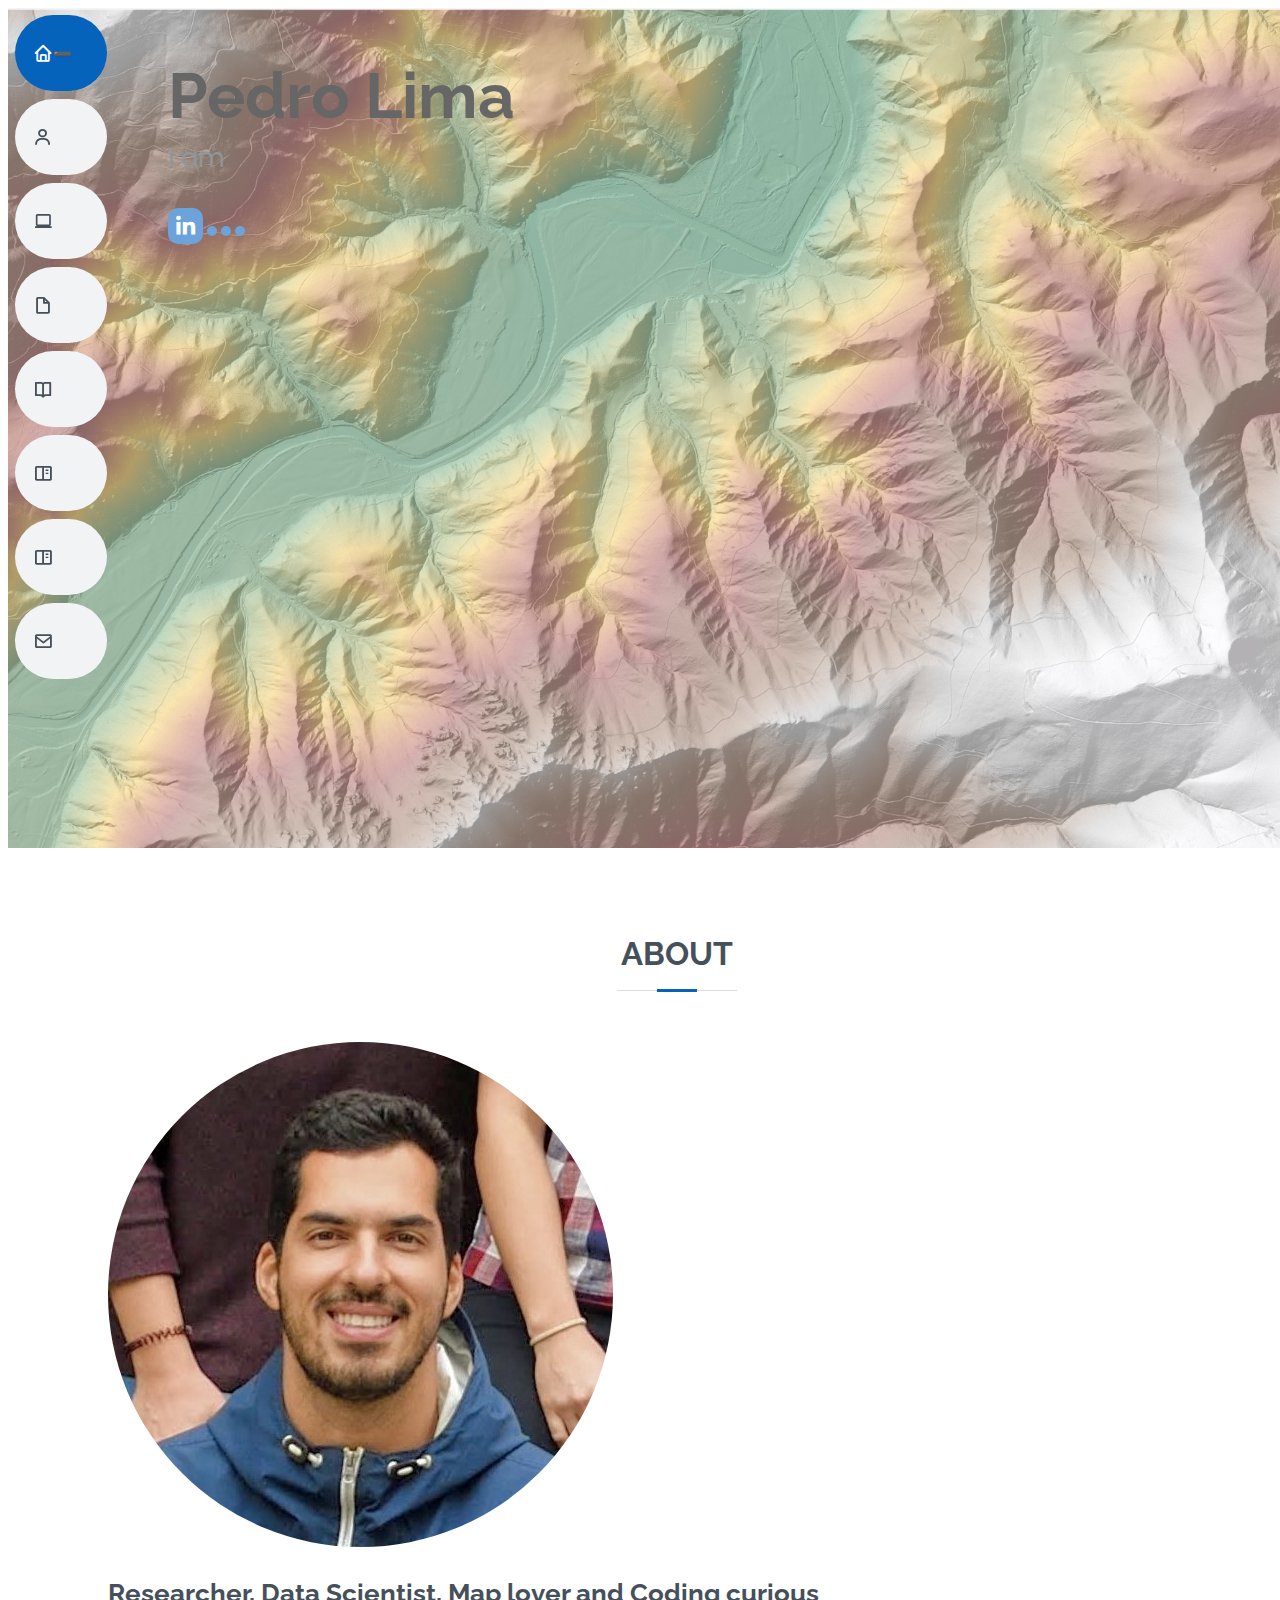
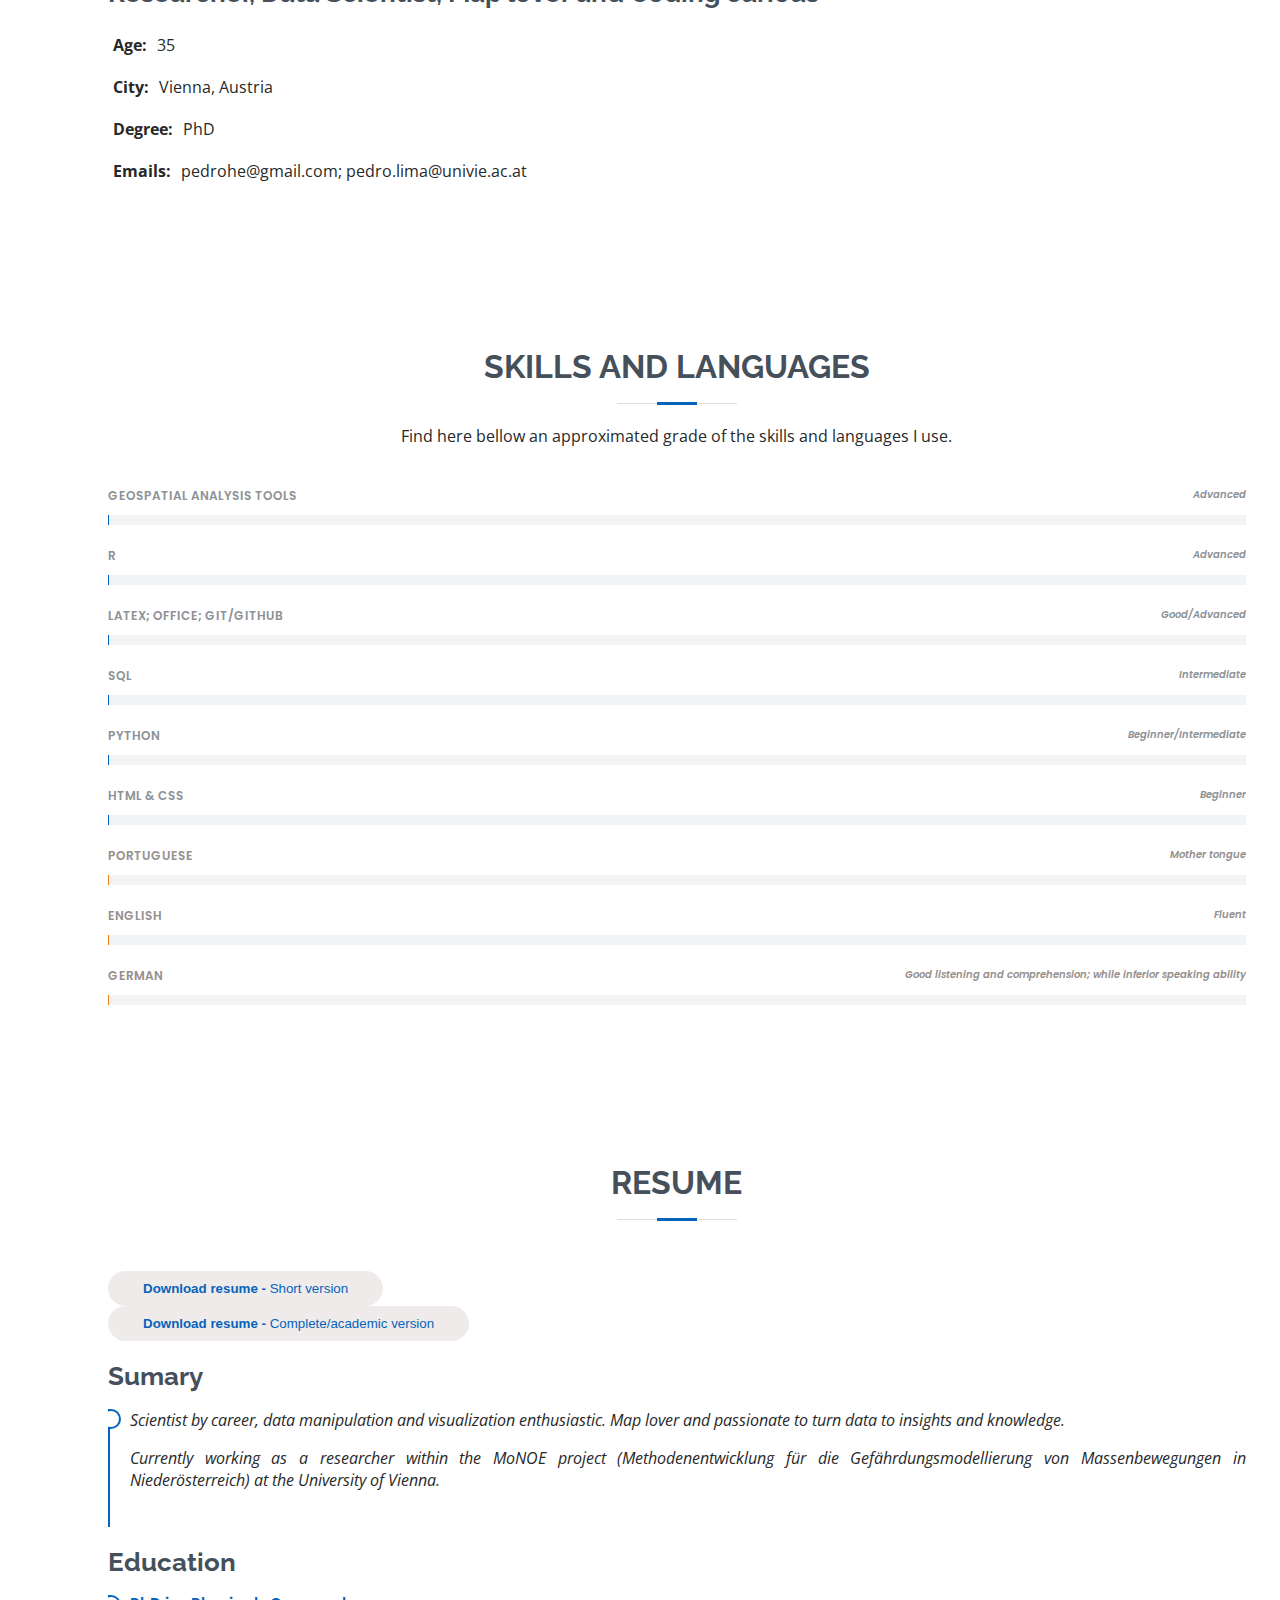
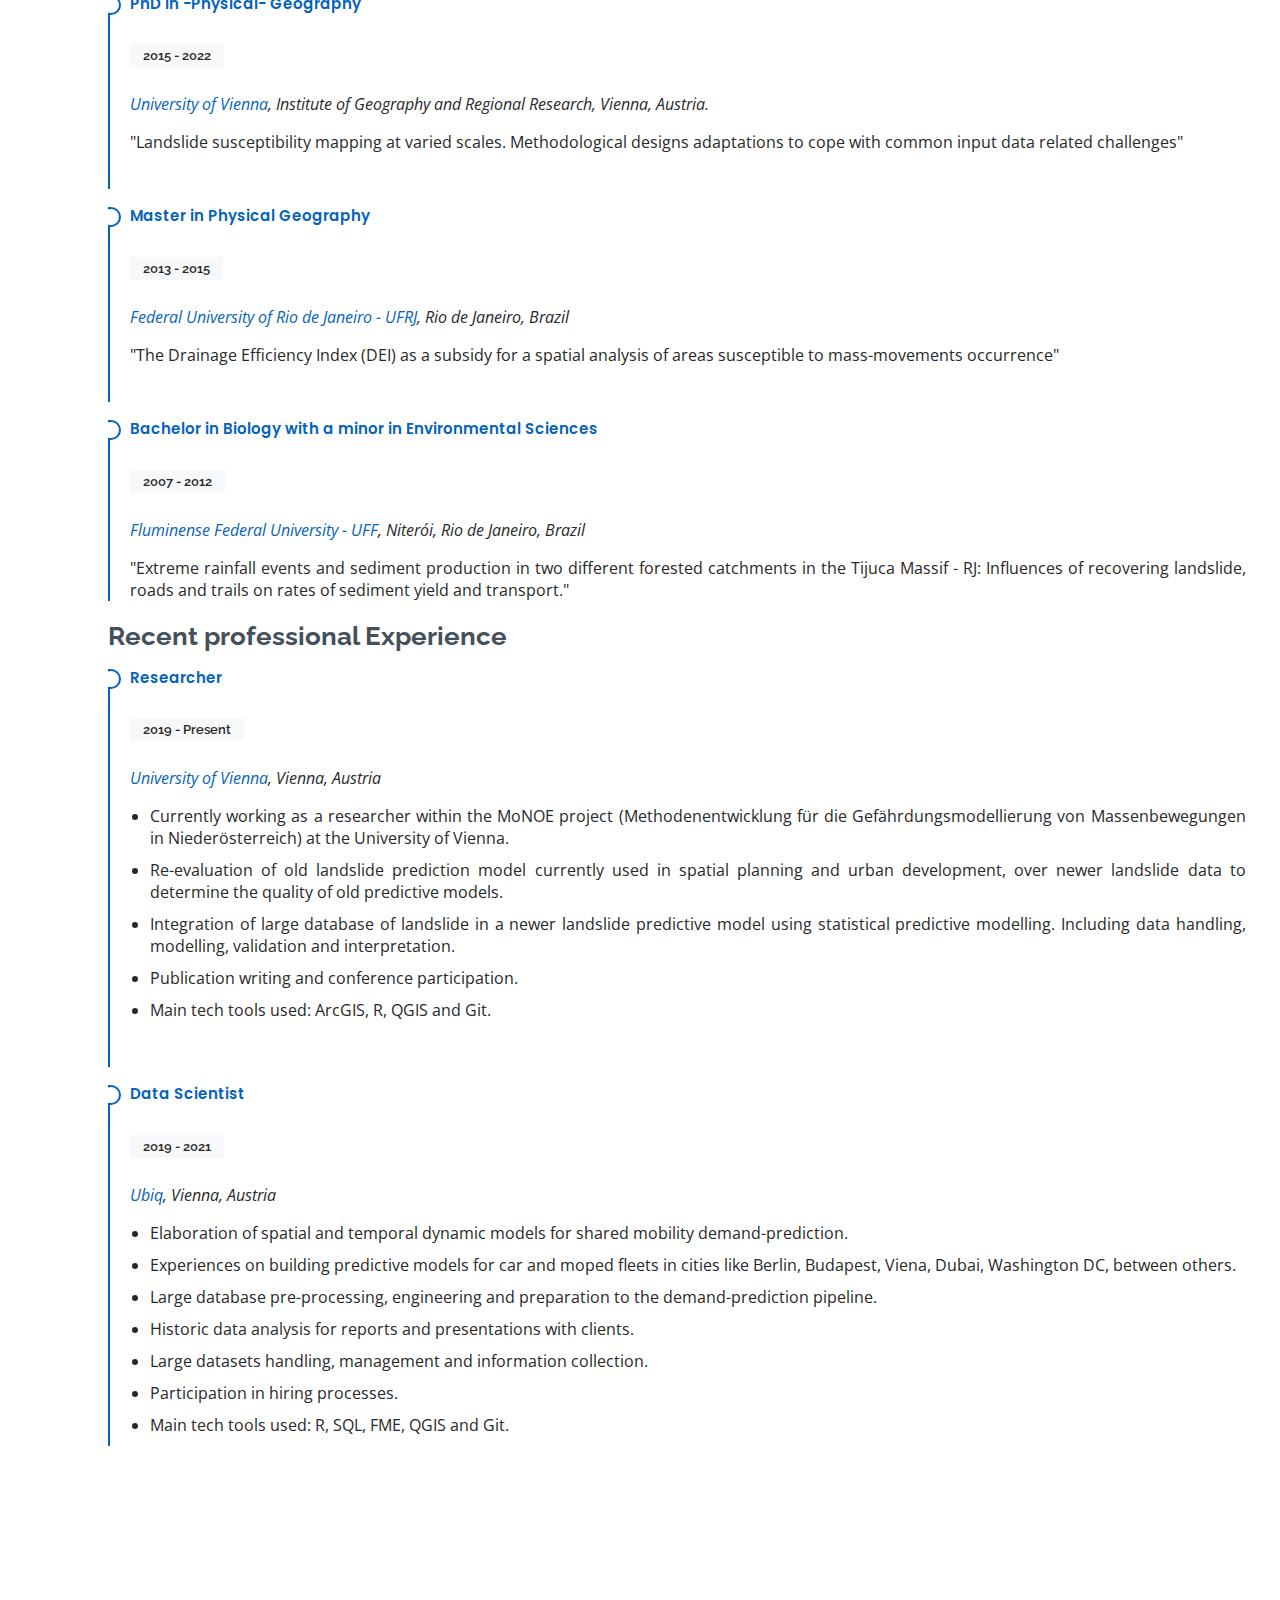
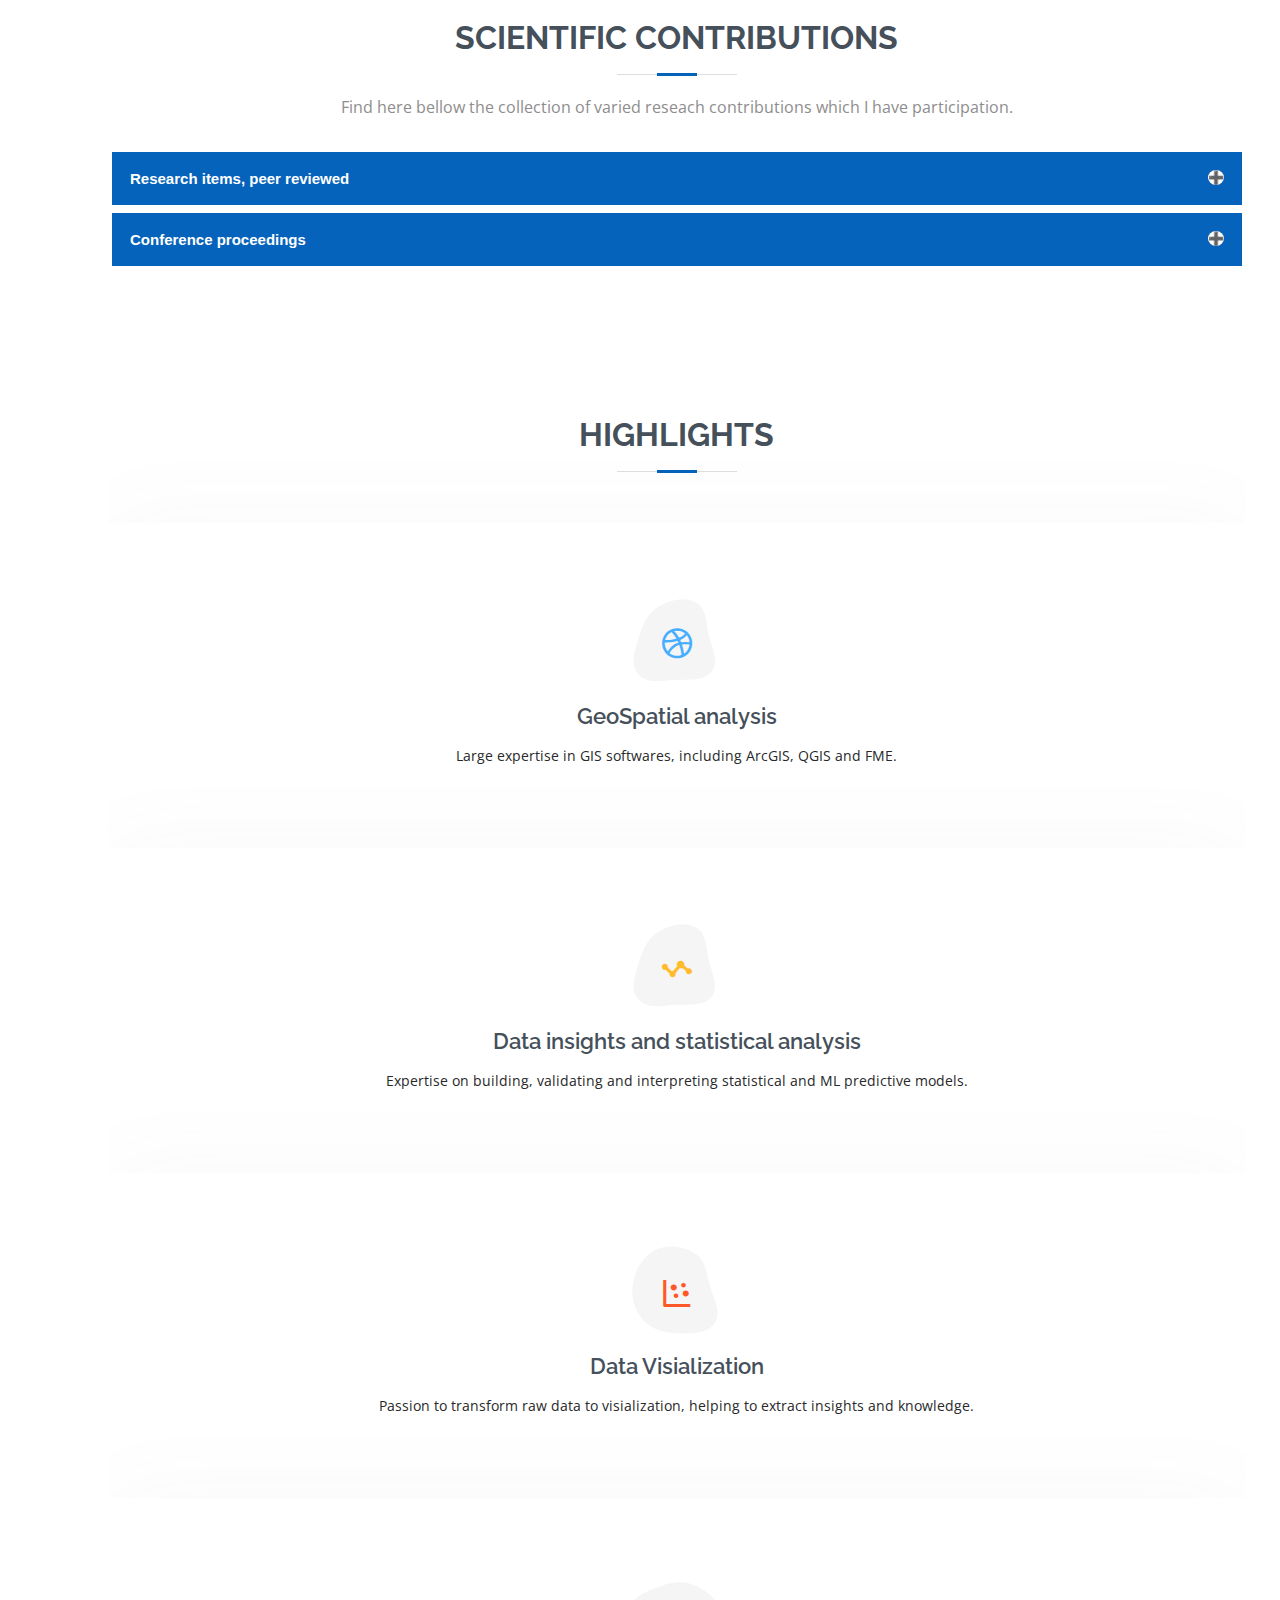
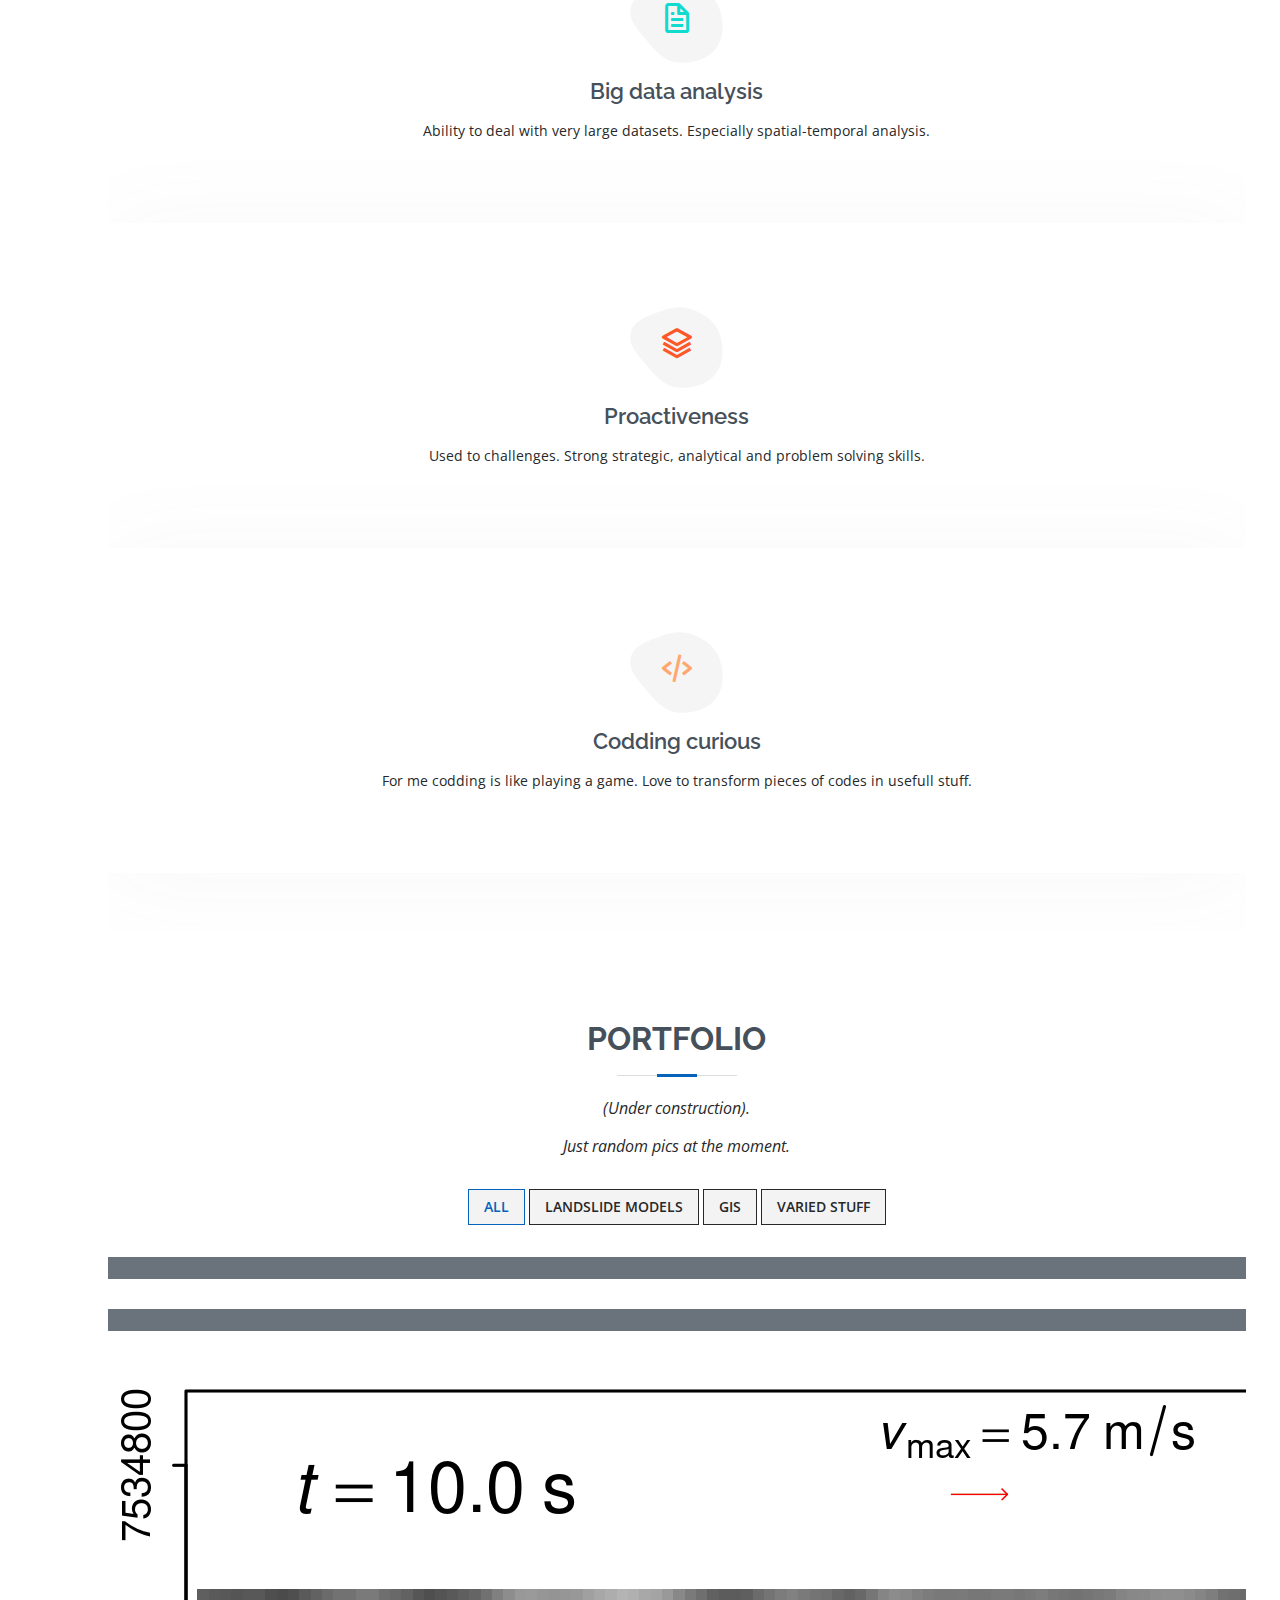
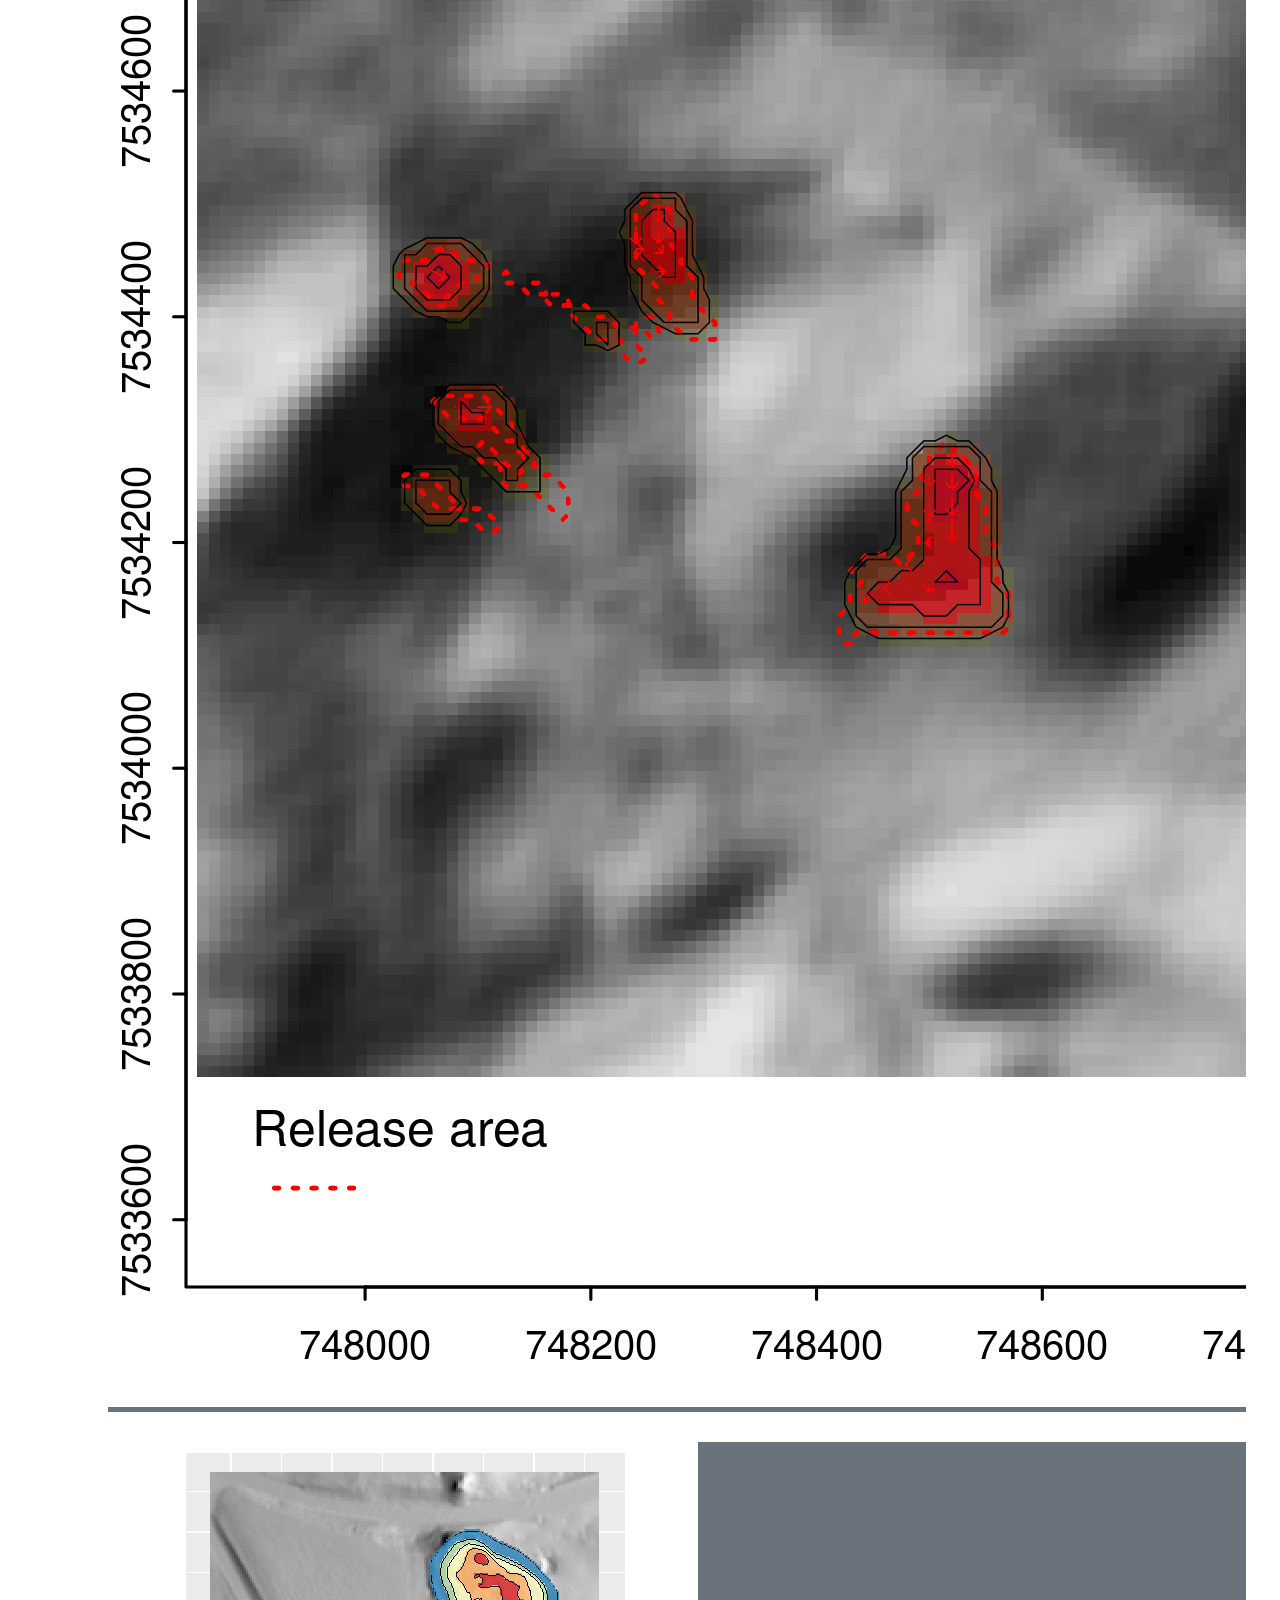
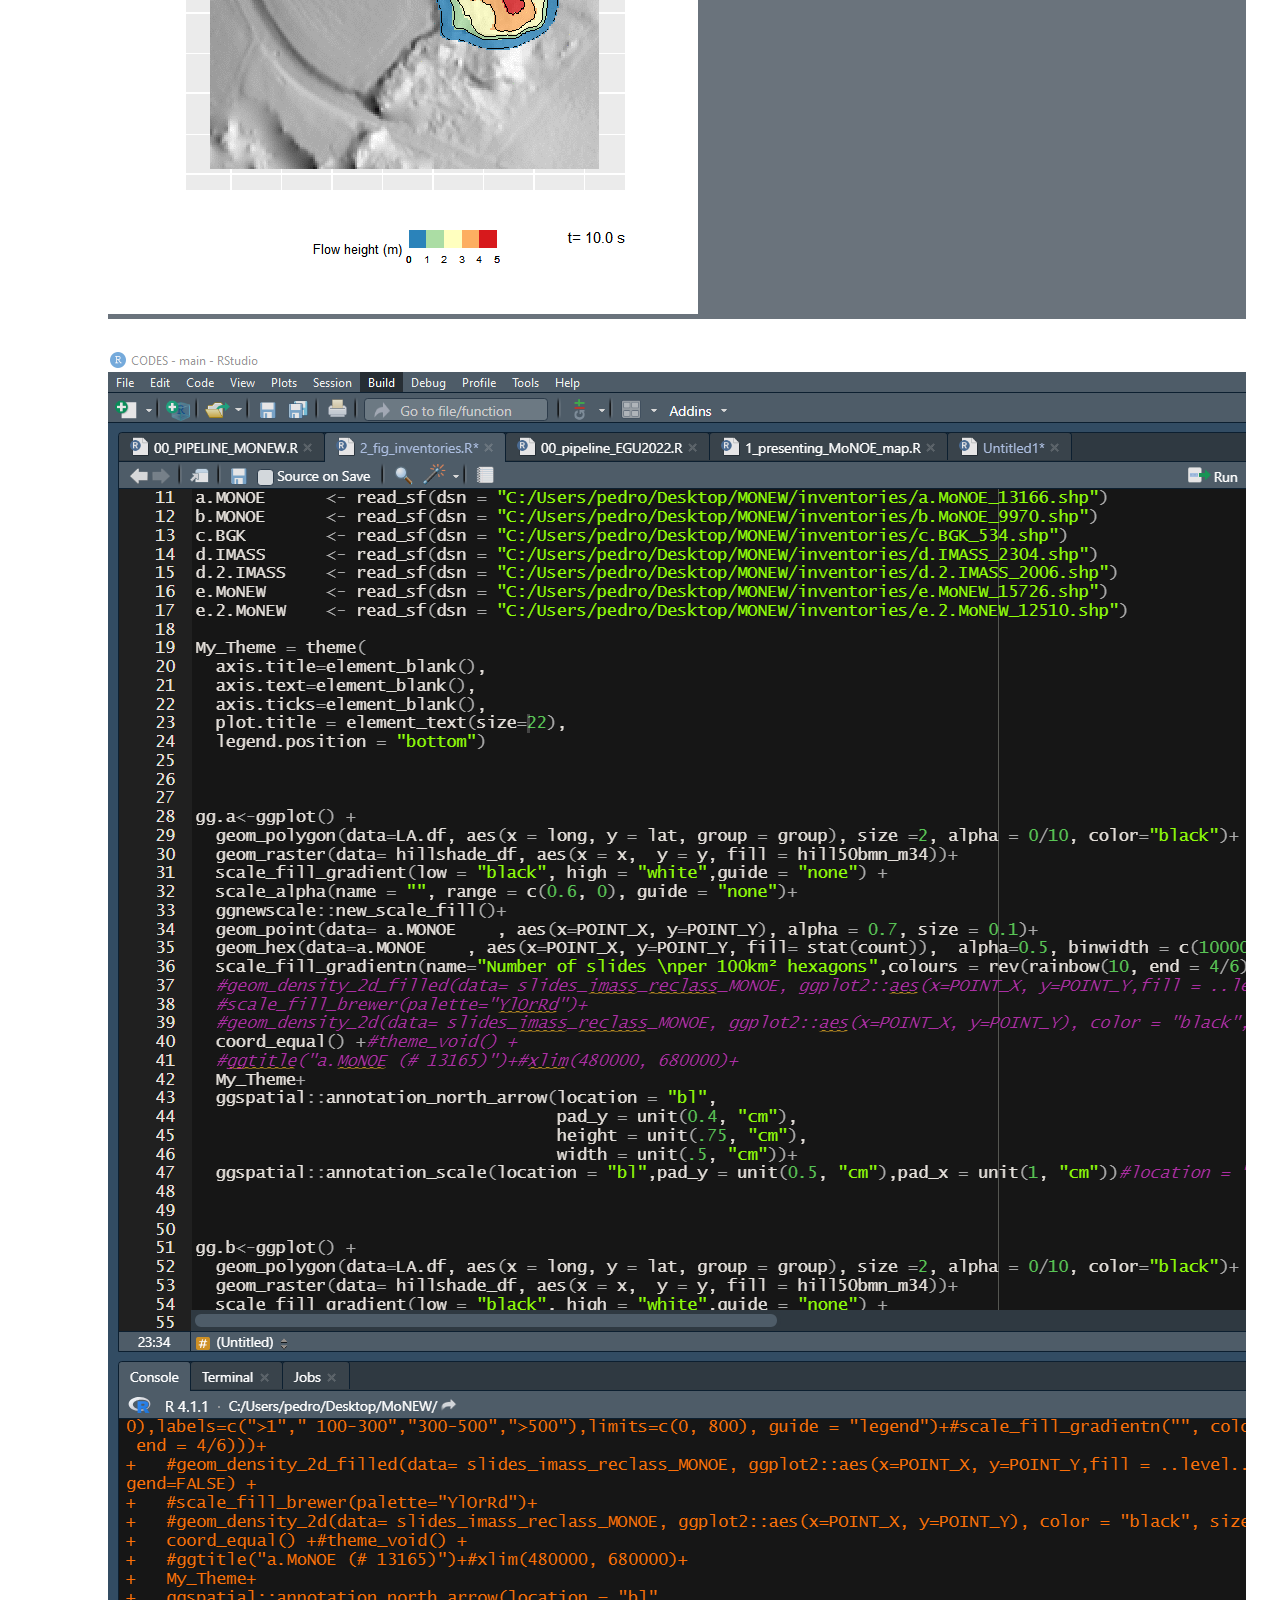
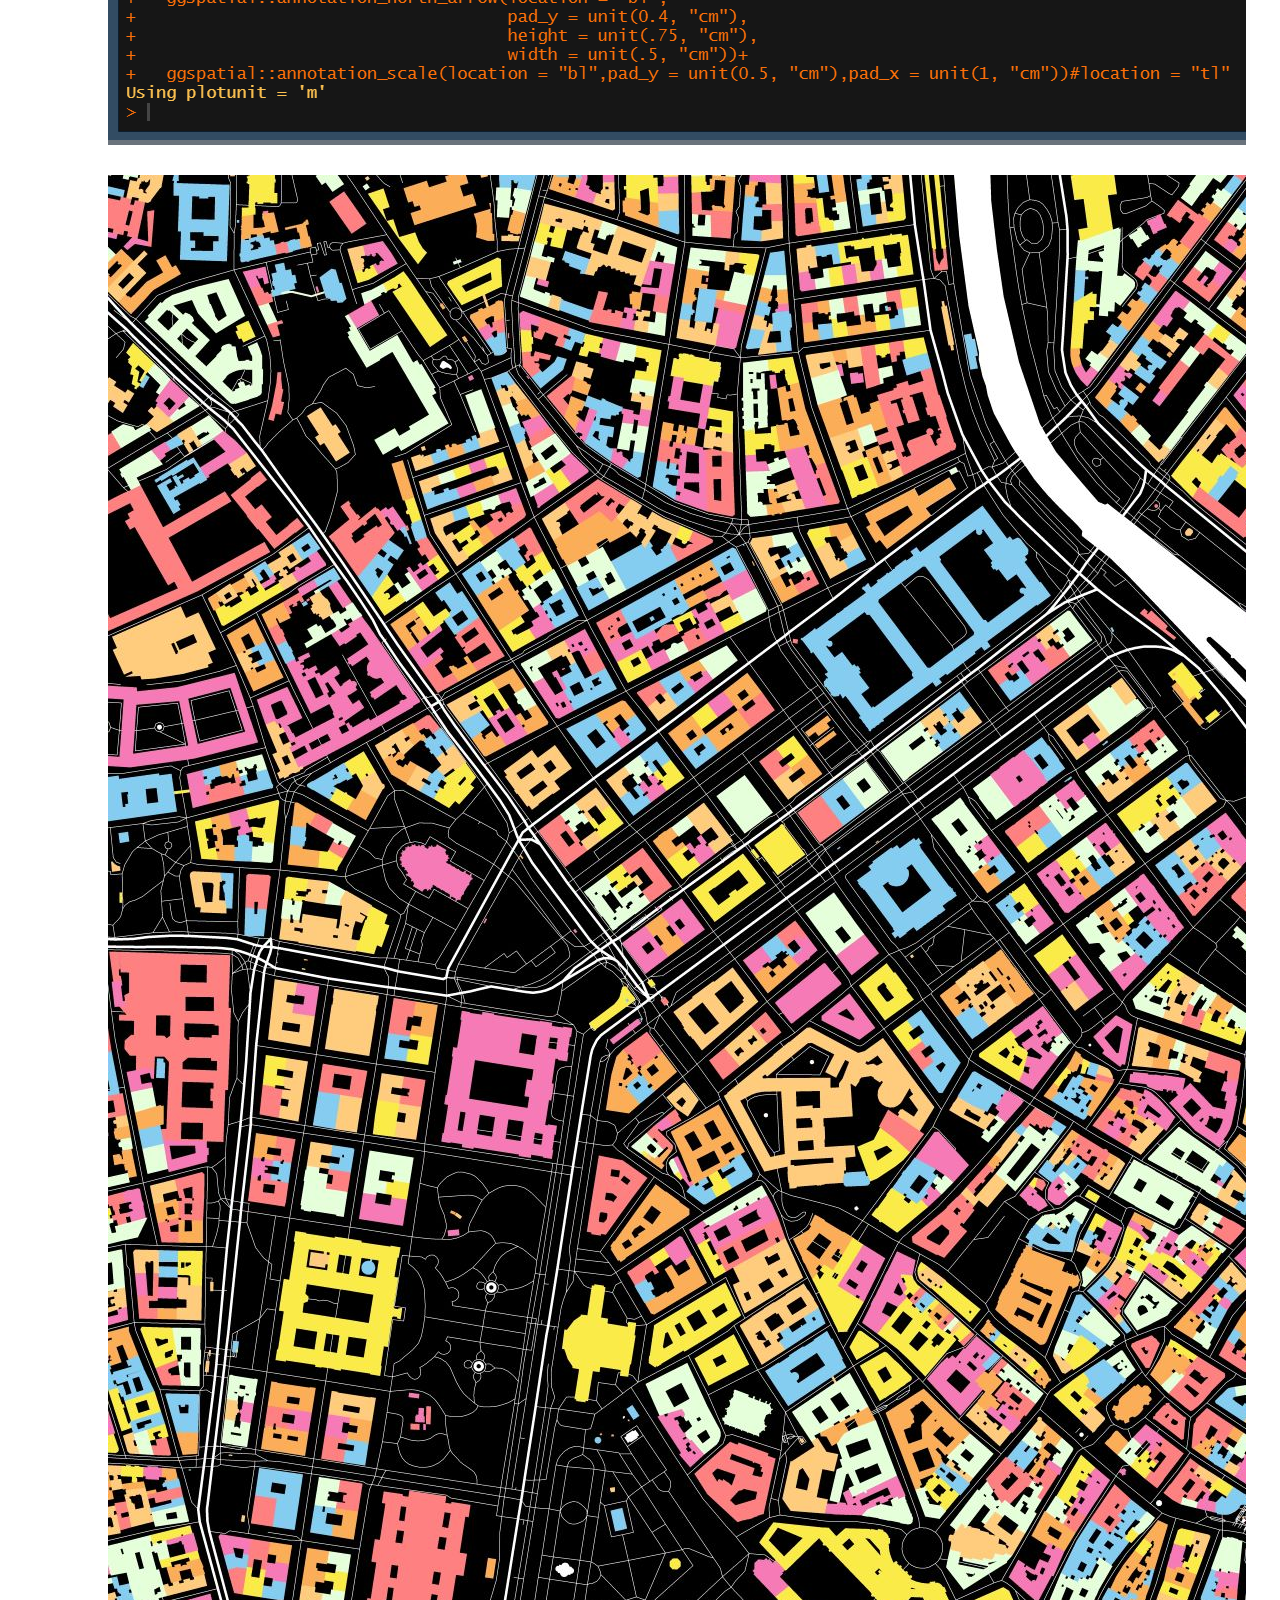
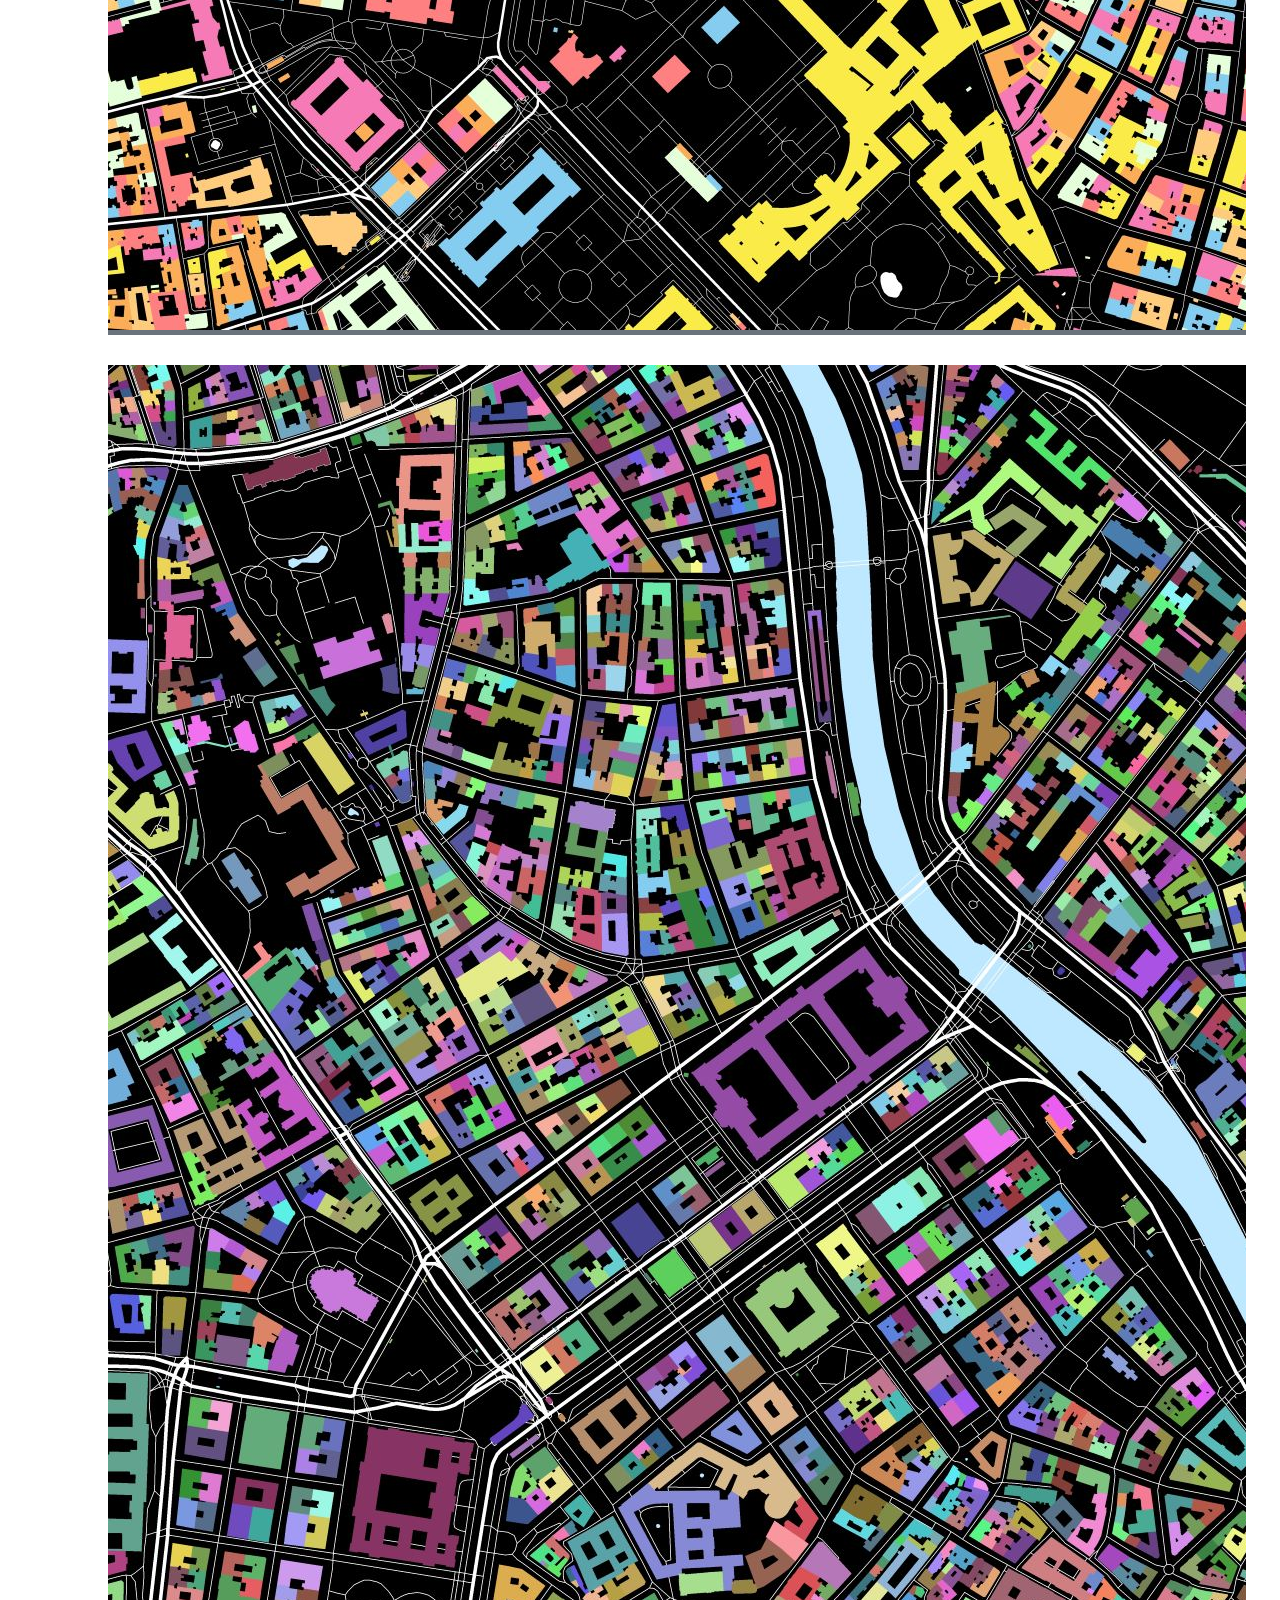
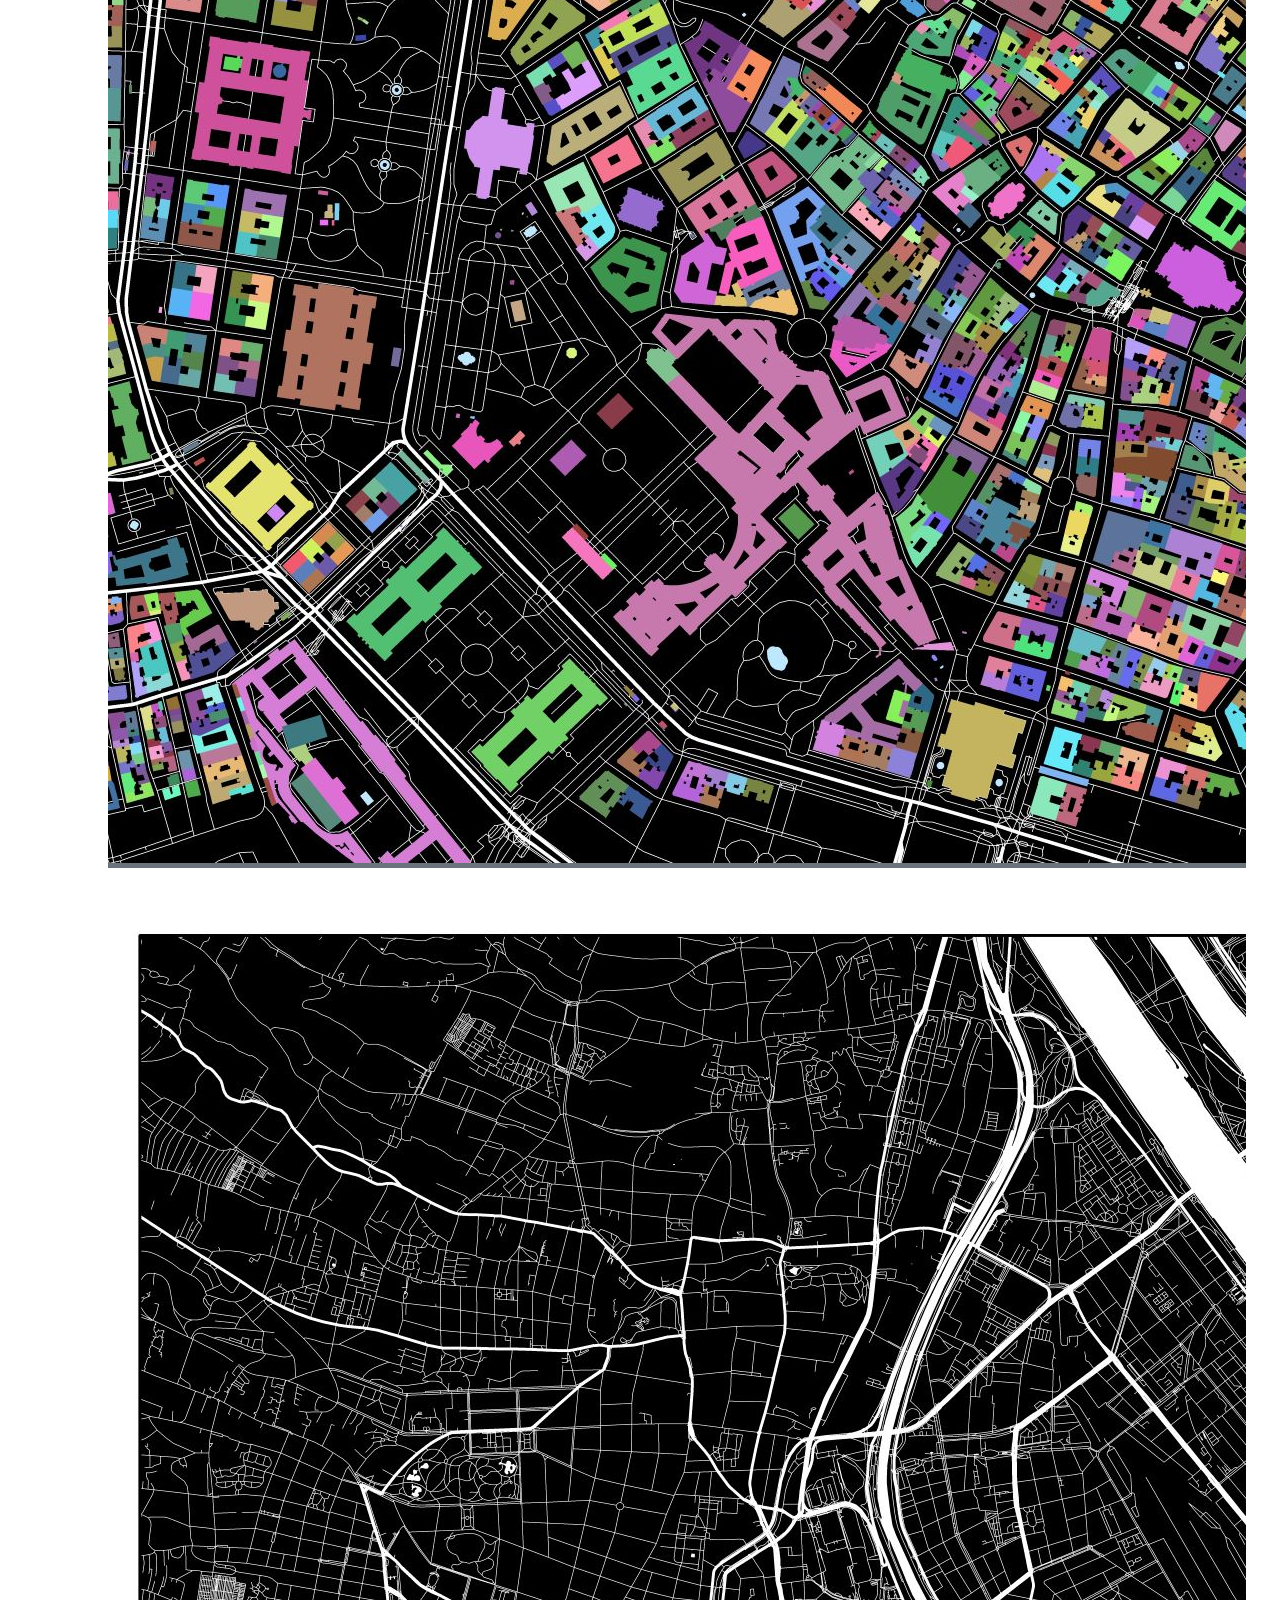
==== commit 27f2adca: "may 2023" ====
--- a/index.html
+++ b/index.html
@@ -122,14 +122,14 @@
             <div class="row">
               <div class="col-lg-6">
                 <ul>
-                  <li><i class="bi bi-chevron-right"></i> <strong>Age:</strong> <span>34</span></li>
+                  <li><i class="bi bi-chevron-right"></i> <strong>Age:</strong> <span>35</span></li>
                   <!-- <li><i class="bi bi-chevron-right"></i> <strong>Website:</strong> <span>www.example.com</span></li>-->
                   <li><i class="bi bi-chevron-right"></i> <strong>City:</strong> <span>Vienna, Austria</span></li>
                 </ul>
               </div>
               <div class="col-lg-6">
                 <ul>
-                  <li><i class="bi bi-chevron-right"></i> <strong>Degree:</strong> <span>PhD (currently ongoing)</span>
+                  <li><i class="bi bi-chevron-right"></i> <strong>Degree:</strong> <span>PhD </span>
                   </li>
                   <li><i class="bi bi-chevron-right"></i> <strong>Emails:</strong> <span>pedrohe@gmail.com;
                       pedro.lima@univie.ac.at</span></li>
@@ -195,9 +195,9 @@
             </div>
 
             <div class="progress">
-              <span class="skill">PYTHON <i class="val"> Beginner </i></span>
+              <span class="skill">PYTHON <i class="val"> Beginner/Intermediate </i></span>
               <div class="progress-bar-wrap">
-                <div class="progress-bar" role="progressbar" aria-valuenow="30" aria-valuemin="0" aria-valuemax="100">
+                <div class="progress-bar" role="progressbar" aria-valuenow="40" aria-valuemin="0" aria-valuemax="100">
                 </div>
               </div>
             </div>
@@ -370,23 +370,30 @@
           <div class="content">
             <div class="publications" style=text-align:justify;>
               <div>
-                <h2 style=" color:black; text-align-last: center;" <strong>2022</strong></h2>
-              </div>
-              <li> <strong>Lima P.</strong>, Steger S, Mergili M and Glade T (2022a). Conventional statistical based
+                <h2 style=" color:black; text-align-last: center;" <strong>2023</strong></h2>
+              </div>
+              <li> <strong>Lima P.</strong>, Steger S, Mergili M and Glade T (2023). <spam class="paperTitle"> <strong>Conventional statistical based
                 landslide susceptibility models may only tell us half of the story: potential underestimation of
-                landslide impact areas depending on the modelling design.
-                Geomorphology. <strong>(submitted manuscript).</strong> <br>
+                landslide impact areas depending on the modelling design.</strong></spam>
+                Geomorphology, 108638. ISSN: 0169-555X  DOI:10.1016/j.geomorph.2023.108638  <a
+                href="http://www.sciencedirect.com/science/article/pii/S0169555X23000582"><span class="ref-link">See here</span></a> 
               </li>
             </div>
             <div class="publications" style=text-align:justify;>
               <div>
 
+
+                <div>
+                  <h2 style=" color:black; text-align-last: center;" <strong>2022</strong></h2>
+                </div>
+
+
               </div>
               <li> <strong>Lima P.</strong>, Steger S., Murillo-Garcia F.
-                and Glade T. (2022). Literature
-                review and bibliometric analysis on data-driven assessment of landslide susceptibility. Journal of
+                and Glade T. (2022). <spam class="paperTitle"> <strong>Literature
+                review and bibliometric analysis on data-driven assessment of landslide susceptibility.</strong></spam> Journal of
                 Mountain
-                Sciences. 19(6): 1670–1698. DOI:10.1007/s11629-021-7254-9.<br><a
+                Sciences. 19(6): 1670–1698. DOI:10.1007/s11629-021-7254-9.    <a
                   href="https://doi.org/10.1007/s11629-021-7254-9"><span class="ref-link">See here</span></a>
               </li>
             </div>
@@ -395,20 +402,20 @@
             </div>
             <div class="publications" style=text-align:justify;>
               <li>Lin Q., <strong>Lima P.</strong>, Steger S., Glade T.,
-                Jiang T., Zhang J., Liu T. and Wang Y. (2021) National-scale data-driven rainfall induced landslide
+                Jiang T., Zhang J., Liu T. and Wang Y. (2021) <spam class="paperTitle"> <strong>National-scale data-driven rainfall induced landslide
                 susceptibility mapping for China by
-                accounting for incomplete landslide data. Geoscience Frontiers 12(6): 101248.
+                accounting for incomplete landslide data.</strong></spam> Geoscience Frontiers 12(6): 101248.
                 DOI:https://doi.org/10.1016/j.gsf.2021.101248.<a
-                  href=" https://www.sciencedirect.com/science/article/pii/S1674987121001122"><br><span
+                  href=" https://www.sciencedirect.com/science/article/pii/S1674987121001122">     <span
                     class="ref-link">See here</span></a></li>
             </div>
 
 
             <div class="publications" style=text-align:justify;>
               <li><strong>Lima P.</strong>, Steger S. and Glade T. (2021)
-                Counteracting flawed landslide data in statistically based landslide susceptibility modelling for very
-                largeareas: a national-scale assessment for Austria DOI:10.1007/s10346-021-01693-7.<a
-                  href=" https://doi.org/10.1007/s10346-021-01693-7"><br><span class="ref-link">See here</span></a>
+                <spam class="paperTitle"> <strong>Counteracting flawed landslide data in statistically based landslide susceptibility modelling for very
+                largeareas: a national-scale assessment for Austria. </strong></spam> Landslides 18, 3531–3546. DOI:10.1007/s10346-021-01693-7.<a
+                  href=" https://doi.org/10.1007/s10346-021-01693-7">     <span class="ref-link">See here</span></a>
               </li>
             </div>
 
@@ -418,22 +425,22 @@
             <div class="publications" style=text-align:justify;>
               <li><strong>Lima P.</strong>, Steger S., Glade T., Tilch N.,
                 Schwarz L. and Kociu A. (2017)
-                Landslide Susceptibility Mapping at National Scale: A First Attempt for Austria. In: Mikos M, Tiwari B,
+                <spam class="paperTitle"> <strong>Landslide Susceptibility Mapping at National Scale: A First Attempt for Austria.</strong></spam> In: Mikos M, Tiwari B,
                 Yin
                 Y and Sassa K (eds.) Advancing Culture of Living with Landslides. WLF 2017. Cham: Springer International
                 Publishing. ISBN 978-3-319-53498-5, pp. 943–951. DOI:10.1007/978-3-319-53498-5.<a
-                  href="https://link.springer.com/chapter/10.1007/978-3-319-53498-5_107 "><br><span class="ref-link">See
+                  href="https://link.springer.com/chapter/10.1007/978-3-319-53498-5_107 ">     <span class="ref-link">See
                     here</span></a></li>
             </div>
 
             <div class="publications" style=text-align:justify;>
               <li>Fernandes M.C., Oliveira L.F.B., Colares I.V.V., Araújo
                 R.S. and <strong>Lima P.</strong>,
-                (2017) Comportamento de análises em superfície planimétrica e modelada frente a representações
+                (2017) <spam class="paperTitle"> <strong>Comportamento de análises em superfície planimétrica e modelada frente a representações
                 cartograficas
-                e índices geomorfologicos - bacia do Rio Cuiabá - Petrópolis (RJ). Revista Brasileira de Geomorfologia
+                e índices geomorfologicos - bacia do Rio Cuiabá - Petrópolis (RJ).</strong></spam> Revista Brasileira de Geomorfologia
                 18(4). DOI:10.20502/rbg.v18i4.1210.<a
-                  href="https://rbgeomorfologia.org.br/rbg/article/view/1210"><br><span class="ref-link">See
+                  href="https://rbgeomorfologia.org.br/rbg/article/view/1210">     <span class="ref-link">See
                     here</span></a></li>
             </div>
 
@@ -442,10 +449,10 @@
             </div>
             <div class="publications" style=text-align:justify;>
               <li> Coelho Netto A.L., SILVA R., FACADIO A.C. and
-                <strong>Lima P.</strong>, (2016) Movimentos gravitacionais de massa e evolução das encostas montanhosas
+                <strong>Lima P.</strong>, (2016) <spam class="paperTitle"> <strong>Movimentos gravitacionais de massa e evolução das encostas montanhosas
                 em regioes tropicais: estudos em Nova
                 Friburgo,
-                RJ. Outras Letras, pp. 235–241
+                RJ.</strong></spam> Outras Letras, pp. 235–241
               </li>
             </div>
 
@@ -455,13 +462,13 @@
             <div class="publications" style=text-align:justify;>
               <li> <strong>Lima P. </strong>, Coutinho B.H., Gomes G.B.,
                 Fernandes
-                M.C. and Coelho Netto A.L. (2014) Parâmetros morfométricos relacionados às bacias de 1º ordem e a
+                M.C. and Coelho Netto A.L. (2014) <spam class="paperTitle"> <strong>Parâmetros morfométricos relacionados às bacias de 1º ordem e a
                 ocorrência
                 de
-                deslizamentos rasos na bacia do Córrego Dantas: Nova Friburgo - RJ. Revista Geonorte - Edição Especial
+                deslizamentos rasos na bacia do Córrego Dantas: Nova Friburgo - RJ.</strong></spam> Revista Geonorte - Edição Especial
                 4:
                 SINAGEO - Geomorfologia de Encostas 5(14): 218 – 223.<a
-                  href="https://www.periodicos.ufam.edu.br/index.php/revista-geonorte/article/view/1305 "><br><span
+                  href="https://www.periodicos.ufam.edu.br/index.php/revista-geonorte/article/view/1305 ">     <span
                     class="ref-link">See here</span></a></li>
             </div>
 
@@ -469,10 +476,10 @@
 
             <div class="publications" style=text-align:justify;>
               <li>Borges G.F., <strong>Lima P.</strong>, and Avelar A.S.
-                (2014) Geomorfologia, solos e
-                movimentos de massa ocorridos em janeiro de 2011 na bacia do Córrego Dantas, Nova Friburgo (RJ). REVISTA
+                (2014) <spam class="paperTitle"> <strong>Geomorfologia, solos e
+                movimentos de massa ocorridos em janeiro de 2011 na bacia do Córrego Dantas, Nova Friburgo (RJ). </strong></spam>REVISTA
                 GEONORTE – Edição Especial 4: SINAGEO - Geomorfologia de Encostas 5(14): 141 – 144.<a
-                  href=" https://www.periodicos.ufam.edu.br/index.php/revista-geonorte/article/view/1291"><br><span
+                  href=" https://www.periodicos.ufam.edu.br/index.php/revista-geonorte/article/view/1291">     <span
                     class="ref-link">See here</span></a></li>
             </div>
 
@@ -481,12 +488,12 @@
               <li> Coelho Netto A.L., Avelar A.D.S., Sato A.M., Fernandes
                 M.D.C.,
                 Oliveira R.R., Costa R.V., Barbosa
-                L.S., <strong>Lima P.</strong>, and Lacerda W.A. (2014) Landslides Susceptibility and Risk Zoning at
+                L.S., <strong>Lima P.</strong>, and Lacerda W.A. (2014) <spam class="paperTitle"> <strong>Landslides Susceptibility and Risk Zoning at
                 Angra
                 Dos
-                Reis, Rio de Janeiro State, SE-Brazil: a quali-quantitative approach at 1: 5,000 scale. São Paulo, SP.
+                Reis, Rio de Janeiro State, SE-Brazil: a quali-quantitative approach at 1: 5,000 scale.</strong></spam> São Paulo, SP.
                 Brazil: Oficina de Textos. ISBN 978-85-7975-150-9, pp. 263–296.<a
-                  href="https://s3-sa-east-1.amazonaws.com/ofitexto.arquivos/sumarios/Extreme-rainfall-induced-landslides_sum.pdf"><br><span
+                  href="https://s3-sa-east-1.amazonaws.com/ofitexto.arquivos/sumarios/Extreme-rainfall-induced-landslides_sum.pdf">     <span
                     class="ref-link">See here</span></a></li>
             </div>
 
@@ -497,10 +504,10 @@
             <div class="publications" style=text-align:justify;>
               <li> Coelho Netto A.L., Sato A.M., Avelar A.S., Vianna
                 L.G.G., Araújo I.S., Ferreira D.L.C.,
-                <strong>Lima P.</strong>, Silva A.P.A. and Silva R.P. (2013) January 2011: The Extreme Landslide
+                <strong>Lima P.</strong>, Silva A.P.A. and Silva R.P. (2013) <spam class="paperTitle"> <strong> January 2011: The Extreme Landslide
                 Disaster in
-                Brazil. Berlin, Heidelberg: Springer Berlin Heidelberg. ISBN 978-3-642-31319-6, pp. 377–384.
-                DOI:10.1007/978-3-642-31319-6 51.<a href="https://doi.org/10.1007/978-3-642-31319-6_51"><br><span
+                Brazil. </strong></spam>Berlin, Heidelberg: Springer Berlin Heidelberg. ISBN 978-3-642-31319-6, pp. 377–384.
+                DOI:10.1007/978-3-642-31319-6 51.<a href="https://doi.org/10.1007/978-3-642-31319-6_51">     <span
                     class="ref-link">See here</span></a>
               </li>
             </div>
@@ -514,14 +521,27 @@
           <div class="content">
             <div class="publications" style=text-align:justify;>
 
+              <div class="publications" style=text-align:justify;>
+
+                <div>
+                  <h2 style=" color:black; text-align-last: center;" <strong> 2023</strong></h2>
+                </div>
+  
+                <li> <strong>Lima P.</strong>,  Steger, S., Petschko, H., Goetz, J., Bertagnoli, M., Schweigl, J., and Glade, T.
+                  (2023) <spam class="paperTitle"> <strong>A framework to update 10-year-old landslide susceptibility predictions - assessing the accuracy of existing landslide susceptibility models.</strong></spam> EGU General Assembly 2023, Vienna, Austria, 24–28 Apr 2023, EGU23-7080, https://doi.org/10.5194/egusphere-egu23-7080, 2023.      <a href="https://meetingorganizer.copernicus.org/EGU23/EGU23-7080.html"><span
+                      class="ref-link">See here</span></a>
+  
+                </li>
+              </div>
+              
               <div>
                 <h2 style=" color:black; text-align-last: center;" <strong> 2022</strong></h2>
               </div>
 
               <li> <strong>Lima P.</strong>, Steger S, Petschko H, Goetz J, Schweigl J, Bertagnoli M and Glade T
-                (2022b) How well do landslide susceptibility maps hold up over time? reviewing the accuracy of maps
-                implemented for spatial planning in Lower Austria. 10th International Conference on Geomorphology,
-                Coimbra, Portugal, 12–16 Sep 2022 ICG2022-154. <br><a href="https://doi.org/10.5194/icg2022-154"><span
+                (2022b) <spam class="paperTitle"> <strong>How well do landslide susceptibility maps hold up over time? reviewing the accuracy of maps
+                implemented for spatial planning in Lower Austria.</strong></spam> 10th International Conference on Geomorphology,
+                Coimbra, Portugal, 12–16 Sep 2022 ICG2022-154.      <a href="https://doi.org/10.5194/icg2022-154"><span
                     class="ref-link">See here</span></a>
 
               </li>
@@ -529,10 +549,10 @@
 
             <div class="publications" style=text-align:justify;>
               <li>
-                <Jiménez Donato YA, <strong>Lima P.</strong>, Arango Carmona MI and Glade T (2022) Risk assessment of
-                  earth mass movements in Lower Austria. case study: NoeMOTION project. 10th International Conference
+                <Jiménez Donato YA, <strong>Lima P.</strong>, Arango Carmona MI and Glade T (2022) <spam class="paperTitle"> <strong>Risk assessment of
+                  earth mass movements in Lower Austria. case study: NoeMOTION project.</strong></spam> 10th International Conference
                   on
-                  Geomorphology, Coimbra, Portugal, 12–16 Sep 2022 ICG2022-616. <br><a
+                  Geomorphology, Coimbra, Portugal, 12–16 Sep 2022 ICG2022-616.      <a
                     href="https://doi.org/10.5194/icg2022-616"><span class="ref-link">See here</span></a>
               </li>
             </div>
@@ -540,8 +560,8 @@
 
             <div class="publications" style=text-align:justify;>
               <li><strong>Lima P.</strong>, Steger S, Petschko H, Goetz J, Schweigl J, Bertagnoli M and Glade T
-                (2022a) Exploiting newly available landslide data to verify existing landslide susceptibility maps a
-                decade after their implementation. Geophysical Research Abstracts Vol. 22 (EGU22-7351). <br><a
+                (2022a) <spam class="paperTitle"> <strong>Exploiting newly available landslide data to verify existing landslide susceptibility maps a
+                decade after their implementation.</strong></spam> Geophysical Research Abstracts Vol. 22 (EGU22-7351).      <a
                   href="https://meetingorganizer.copernicus.org/EGU22/EGU22-7351.html"><span class="ref-link">See
                     here</span></a>
 
@@ -550,9 +570,9 @@
 
 
             <div class="publications" style=text-align:justify;>
-              <li>Arango Carmona MI, <strong>Lima P.</strong>, Mergili M and Glade T (2022) Mobility and hazard
-                analysis of selected landslides in Lower Austria. Geophysical Research Abstracts Vol. 22 (EGU22-8646).
-                <br><a href="https://doi.org/10.5194/egusphere-egu22-8646"><span class="ref-link">See here</span></a>
+              <li>Arango Carmona MI, <strong>Lima P.</strong>, Mergili M and Glade T (2022) <spam class="paperTitle"> <strong>Mobility and hazard
+                analysis of selected landslides in Lower Austria.</strong></spam> Geophysical Research Abstracts Vol. 22 (EGU22-8646).
+                     <a href="https://doi.org/10.5194/egusphere-egu22-8646"><span class="ref-link">See here</span></a>
               </li>
             </div>
 
@@ -561,9 +581,9 @@
             </div>
 
             <div class="publications" style=text-align:justify;>
-              <li><strong>Lima P.</strong>, Steger S, Glade T and Mergili M (2020) Enhancing the completeness of
-                statistical landslide susceptibility modeling by integration of release and propagation zones.
-                Geophysical Research Abstracts Vol. 20 (2020-8630). URL <br><a
+              <li><strong>Lima P.</strong>, Steger S, Glade T and Mergili M (2020) <spam class="paperTitle"> <strong>Enhancing the completeness of
+                statistical landslide susceptibility modeling by integration of release and propagation zones.</strong></spam>
+                Geophysical Research Abstracts Vol. 20 (2020-8630). URL      <a
                   href="https://meetingorganizer.copernicus.org/EGU2020/EGU2020-8630.pdf"><span class="ref-link">See
                     here</span></a>
               </li>
@@ -574,9 +594,9 @@
             </div>
 
             <div class="publications" style=text-align:justify;>
-              <li> <strong>Lima P.</strong>, Steger S and Glade T (2019) Evaluation of statistical and machine
+              <li> <strong>Lima P.</strong>, Steger S and Glade T (2019) <spam class="paperTitle"> <strong>Evaluation of statistical and machine
                 learning based landslide susceptibility models for very large areas – coping with error prone input
-                data. Geophysical Research Abstracts Vol.21 (EGU2019-11314). <br><a
+                data.</strong></spam> Geophysical Research Abstracts Vol.21 (EGU2019-11314).      <a
                   href="https://meetingorganizer.copernicus.org/EGU2019/EGU2019-11314.pdf"><span class="ref-link">See
                     here</span></a>
 
@@ -585,10 +605,10 @@
 
 
             <div class="publications" style=text-align:justify;>
-              <li> <strong>Lima P.</strong>, Steger S, Glade T and Mergili M (2019b) Combining landslide
-                susceptibility with potential runout: an integrative approach combining data-driven methods. Abstract
+              <li> <strong>Lima P.</strong>, Steger S, Glade T and Mergili M (2019b) <spam class="paperTitle"> <strong>Combining landslide
+                susceptibility with potential runout: an integrative approach combining data-driven methods. </strong></spam> Abstract
                 book of the IAG, Regional conference on Geomorphology 2019 S06. Geomorphological hazards and risks.
-                <br><a
+                     <a
                   href="http://www.geomorph.org/wp-content/uploads/2020/01/RCG2019_Abstract-book_20200108.pdf"><span
                     class="ref-link">See here</span></a>
               </li>
@@ -599,9 +619,9 @@
             </div>
 
             <div class="publications" style=text-align:justify;>
-              <li><strong>Lima P.</strong>, Steger S and Glade T (2018b) Modelling strategies to cope with limitations
+              <li><strong>Lima P.</strong>, Steger S and Glade T (2018b) <spam class="paperTitle"> <strong>Modelling strategies to cope with limitations
                 of statistical landslide susceptibility models applied for large areas. A national scale study for the
-                Austrian territory. Geophysical Research Abstracts Vol. 20 (EGU2018-9067). <br><a
+                Austrian territory. </strong></spam> Geophysical Research Abstracts Vol. 20 (EGU2018-9067).      <a
                   href="https://meetingorganizer.copernicus.org/EGU2018/EGU2018-9067.pdf"><span class="ref-link">See
                     here</span></a>
               </li>
@@ -609,8 +629,8 @@
 
 
             <div class="publications" style=text-align:justify;>
-              <li> <strong>Lima P.</strong>, Steger S and Glade T (2018a) Landslide susceptibility mapping at national
-                scale for Austria. Scientific challenges within applicable solutions. 3.Geographie-Werkstatt
+              <li> <strong>Lima P.</strong>, Steger S and Glade T (2018a) <spam class="paperTitle"> <strong>Landslide susceptibility mapping at national
+                scale for Austria. Scientific challenges within applicable solutions. </strong></spam> 3.Geographie-Werkstatt
                 Österreich 2018: ’Von Anthropozän bis Digitalisierung? Geographische Forschung und gesellschaftliche
                 Herausforderungen’.</li>
             </div>
@@ -620,9 +640,9 @@
             </div>
 
             <div class="publications" style=text-align:justify;>
-              <li> <strong>Lima P.</strong>, Steger S and Glade T (2017b) Comparison of non-landslide sampling
+              <li> <strong>Lima P.</strong>, Steger S and Glade T (2017b) <spam class="paperTitle"> <strong>Comparison of non-landslide sampling
                 strategies to counteract inventory-based biases within national-scale statistical landslide
-                susceptibility models. Geophysical Research Abstracts Vol. 19 (EGU2017-13523). <br><a
+                susceptibility models.  </strong></spam>Geophysical Research Abstracts Vol. 19 (EGU2017-13523).      <a
                   href="https://meetingorganizer.copernicus.org/EGU2017/EGU2017-13523.pdf "><span class="ref-link">See
                     here</span></a>
 
@@ -631,9 +651,9 @@
 
 
             <div class="publications" style=text-align:justify;>
-              <li> Coelho Netto AL, Facadio AC, Silva R and <strong>Lima P.</strong> (2017) Bioclimatic changes and
+              <li> Coelho Netto AL, Facadio AC, Silva R and <strong>Lima P.</strong> (2017) <spam class="paperTitle"> <strong>Bioclimatic changes and
                 landslide recurrence in the mountainous region of Rio de Janeiro: are we ready to face the next
-                landslide disaster? Geophysical Research Abstracts Vol. 19 (EGU2017-17718). URL <br><a
+                landslide disaster?  </strong></spam>Geophysical Research Abstracts Vol. 19 (EGU2017-17718). URL      <a
                   href="https://meetingorganizer.copernicus.org/EGU2017/EGU2017-17718.pdf"><span class="ref-link">See
                     here</span></a>
 
@@ -644,10 +664,10 @@
               <h2 style=" color:black; text-align-last: center;" <strong> 2016</strong></h2>
             </div>
             <div class="publications" style=text-align:justify;>
-              <li> <strong>Lima P.</strong>, Coelho Netto AL and Fernandes MC (2016) The drainage efficiency index
+              <li> <strong>Lima P.</strong>, Coelho Netto AL and Fernandes MC (2016) <spam class="paperTitle"> <strong>The drainage efficiency index
                 (DEI) as a morphological indicator of landslide spatial occurrence in mountainous catchments. a case
-                of study applied in the mountainous region of Brazilian Southeastern. Geophysical Research Abstracts
-                Vol. 18, EGU2016-7750. <br><a
+                of study applied in the mountainous region of Brazilian Southeastern.  </strong></spam>Geophysical Research Abstracts
+                Vol. 18, EGU2016-7750.      <a
                   href="https://meetingorganizer.copernicus.org/EGU2016/EGU2016-7750.pdf"><span class="ref-link">See
                     here</span></a>
 
@@ -658,9 +678,9 @@
               <h2 style=" color:black; text-align-last: center;" <strong> 2015</strong></h2>
             </div>
             <div class="publications" style=text-align:justify;>
-              <li> <strong>Lima P.</strong>, Coutinho BH, Gomes GB and Coelho Netto AL (2015) Topographic parameters
+              <li> <strong>Lima P.</strong>, Coutinho BH, Gomes GB and Coelho Netto AL (2015) <spam class="paperTitle"> <strong>Topographic parameters
                 related to translational landslide occurrence and susceptibility mapping at Córrego Dantas, Nova
-                Friburgo, RJ. II International Workshop on Landslide History, Mechanisms and Controlling Variables:
+                Friburgo, RJ. </strong></spam> II International Workshop on Landslide History, Mechanisms and Controlling Variables:
                 scientific basis for risk assessment.
 
               </li>
@@ -670,8 +690,8 @@
             </div>
             <div class="publications" style=text-align:justify;>
               <li>
-                <Borges GF, <strong>Lima P.</strong> and Avelar AS (2014) Geomorfologia, solos e movimentos de massa
-                  ocorridos em janeiro de 2011 na bacia do Córrego Dantas, Nova Friburgo (RJ). Anais do 4: SINAGEO -
+                <Borges GF, <strong>Lima P.</strong> and Avelar AS (2014) <spam class="paperTitle"> <strong>Geomorfologia, solos e movimentos de massa
+                  ocorridos em janeiro de 2011 na bacia do Córrego Dantas, Nova Friburgo (RJ). </strong></spam> Anais do 4: SINAGEO -
                   Geomorfologia de Encostas.
 
               </li>
@@ -681,35 +701,35 @@
               <h2 style=" color:black; text-align-last: center;" <strong> 2012</strong></h2>
             </div>
             <div class="publications" style=text-align:justify;>
-              <li> <strong>Lima P.</strong>, Barbosa LS, Negreiros AB and Coelho Netto AL (2012) Impulsos variáveis de
+              <li> <strong>Lima P.</strong>, Barbosa LS, Negreiros AB and Coelho Netto AL (2012) <spam class="paperTitle"> <strong>Impulsos variáveis de
                 chuvas e descarga de sedimentos em duas diferentes bacias no Maciço da Tijuca (Rio de Janeiro,
-                Brasil): influências de clareiras de deslizamentos, estradas pavimentadas e trilhas. I Congresso
+                Brasil): influências de clareiras de deslizamentos, estradas pavimentadas e trilhas. </strong></spam> I Congresso
                 Internacional Geociências na CPLP.
 
               </li>
             </div>
 
             <div class="publications" style=text-align:justify;>
-              <li> Barbosa LS, <strong>Lima P.</strong>, Negreiros AB and Coelho Netto AL (2012b) Respostas
+              <li> Barbosa LS, <strong>Lima P.</strong>, Negreiros AB and Coelho Netto AL (2012b) <spam class="paperTitle"> <strong>Respostas
                 hidrológicas e produção de sedimentos em uma clareira de deslizamento em ambiente montanhoso
-                florestal, Maciço da Tijuca, Rio de Janeiro, Brasil. I Congresso Internacional Geociências na CPLP.
-
-              </li>
-            </div>
-
-            <div class="publications" style=text-align:justify;>
-              <li> Negreiros AB, <strong>Lima P.</strong>, Barbosa LS and Coelho Netto AL (2012b) Recuperation of
+                florestal, Maciço da Tijuca, Rio de Janeiro, Brasil. </strong></spam> I Congresso Internacional Geociências na CPLP.
+
+              </li>
+            </div>
+
+            <div class="publications" style=text-align:justify;>
+              <li> Negreiros AB, <strong>Lima P.</strong>, Barbosa LS and Coelho Netto AL (2012b) <spam class="paperTitle"> <strong>Recuperation of
                 atlantic forest and hydro-erosive responses in landslides scars on steep slopes, Rio de Janeiro,
-                Brasil. Newport. The US-IALE 2012 Abstract Book,2012.
-
-              </li>
-            </div>
-
-            <div class="publications" style=text-align:justify;>
-              <li> Negreiros AB, <strong>Lima P.</strong>, Barbosa LS and Coelho Netto AL (2012a) Avaliação da
+                Brasil.</strong></spam> Newport. The US-IALE 2012 Abstract Book,2012.
+
+              </li>
+            </div>
+
+            <div class="publications" style=text-align:justify;>
+              <li> Negreiros AB, <strong>Lima P.</strong>, Barbosa LS and Coelho Netto AL (2012a) <spam class="paperTitle"> <strong>Avaliação da
                 recuperação vegetal e respostas hidro-erosivas em cicatrizes de deslizamentos em área montanhosa de
-                floresta atlântica, Maciço da Tijuca, RJ. Geomorfologia e eventos catastróficos: passado, presente e
-                futuro. Anais do 9 Sinageo: Geomorfologia de encostas. <br><a
+                floresta atlântica, Maciço da Tijuca, RJ.</strong></spam> Geomorfologia e eventos catastróficos: passado, presente e
+                futuro. Anais do 9 Sinageo: Geomorfologia de encostas.      <a
                   href="http://www.sinageo.org.br/2012/trabalhos/1/1-678-670.html"><span class="ref-link">See
                     here</span></a>
 
@@ -717,10 +737,10 @@
             </div>
 
             <div class="publications" style=text-align:justify;>
-              <li> Araujo IS, Barbosa LS, <strong>Lima P.</strong>, Avelar AS and Rotunno Filho OC (2012) Modelagem
+              <li> Araujo IS, Barbosa LS, <strong>Lima P.</strong>, Avelar AS and Rotunno Filho OC (2012) <spam class="paperTitle"> <strong>Modelagem
                 hidrológica das interações de uso urbano e cobertura vegetal na bacia do Rio Cachoeira, Maciço da
-                Tijuca - RJ. Geomorfologia e eventos catastróficos: passado, presente e futuro. Anais do 9 Sinageo:
-                Geomorfologia de encostas. URL <br><a
+                Tijuca - RJ.</strong></spam> Geomorfologia e eventos catastróficos: passado, presente e futuro. Anais do 9 Sinageo:
+                Geomorfologia de encostas. URL      <a
                   href="http://www.sinageo.org.br/2012/trabalhos/2/2-506-633.html"><span class="ref-link">See
                     here</span></a>
 
@@ -729,9 +749,9 @@
             </div>
 
             <div class="publications" style=text-align:justify;>
-              <li> Barbosa LS, <strong>Lima P.</strong>, Araújo IS, Sato AM and Avelar AS (2012a) Carta geomorfológica
+              <li> Barbosa LS, <strong>Lima P.</strong>, Araújo IS, Sato AM and Avelar AS (2012a) <spam class="paperTitle"> <strong>Carta geomorfológica
                 em base funcional como subsidio a carta de suscetibilidade aos movimentos de massa: estudo de caso no
-                município de Angra dos Reis, RJ. XXXIV Jornada de Iniciação científica, UFRJ.
+                município de Angra dos Reis, RJ.</strong></spam> XXXIV Jornada de Iniciação científica, UFRJ.
 
               </li>
             </div>
@@ -739,26 +759,26 @@
               <h2 style=" color:black; text-align-last: center;" <strong> 2011</strong></h2>
             </div>
             <div class="publications" style=text-align:justify;>
-              <li> <strong>Lima P.</strong>, Silva RP, Barbosa LS and Coelho Netto AC (2011) Impulsos variáveis de
+              <li> <strong>Lima P.</strong>, Silva RP, Barbosa LS and Coelho Netto AC (2011) <spam class="paperTitle"> <strong>Impulsos variáveis de
                 chuvas e descarga de sedimentos em pequenas bacias florestadas no Maciço da Tijuca: influência de
-                clareiras de deslizamentos, estradas pavimentadas e trilhas. XXXIII Jornada Giulio Massarani de
+                clareiras de deslizamentos, estradas pavimentadas e trilhas.</strong></spam> XXXIII Jornada Giulio Massarani de
                 Iniciação Científica, Artística e Cultural, UFRJ.
 
               </li>
             </div>
 
             <div class="publications" style=text-align:justify;>
-              <li> Silva RP, Barbosa LS, <strong>Lima P.</strong> and Coelho Netto AC (2011) Mapeamento de fontes de
-                produ ̧c ̃ao de sedimentos em encostas montanhosas sob floresta atlântica: Parque Nacional da Tijuca
-                (PNT), Maciço da Tijuca, Rio de Janeiro. XXXIII Jornada Giulio Massarani de Iniciação científica,
+              <li> Silva RP, Barbosa LS, <strong>Lima P.</strong> and Coelho Netto AC (2011) <spam class="paperTitle"> <strong>Mapeamento de fontes de
+                produção de sedimentos em encostas montanhosas sob floresta atlântica: Parque Nacional da Tijuca
+                (PNT), Maciço da Tijuca, Rio de Janeiro.</strong></spam> XXXIII Jornada Giulio Massarani de Iniciação científica,
                 Artística e Cultural, UFRJ.
 
               </li>
             </div>
 
             <div class="publications" style=text-align:justify;>
-              <li> Barbosa LS, Silva RP, <strong>Lima P.</strong> and Coelho Netto AC (2011) Respostas hidrológica e
-                produção de sedimentos numa clareira de deslizamento em ambiente montanhoso. XXXIII Jornada Giulio
+              <li> Barbosa LS, Silva RP, <strong>Lima P.</strong> and Coelho Netto AC (2011) <spam class="paperTitle"> <strong>Respostas hidrológica e
+                produção de sedimentos numa clareira de deslizamento em ambiente montanhoso.</strong></spam> XXXIII Jornada Giulio
                 Massarani de Iniciação científica, Artística e Cultural, UFRJ.
 
               </li>
@@ -767,8 +787,8 @@
               <h2 style=" color:black; text-align-last: center;" <strong> 2010</strong></h2>
             </div>
             <div class="publications" style=text-align:justify;>
-              <li> <strong>Lima P.</strong>, Faria FHC and Coelho Netto AC (2010) Reabilitação funcional em clareiras
-                de deslizamentos na floresta atlântica e efeitos na produção de sedimentos em períodos chuvosos. XXXII
+              <li> <strong>Lima P.</strong>, Faria FHC and Coelho Netto AC (2010) <spam class="paperTitle"> <strong>Reabilitação funcional em clareiras
+                de deslizamentos na floresta atlântica e efeitos na produção de sedimentos em períodos chuvosos.</strong></spam> XXXII
                 Jornada Giulio Massarani de Iniciação Científica, Artística e Cultural, UFRJ.
 
               </li>
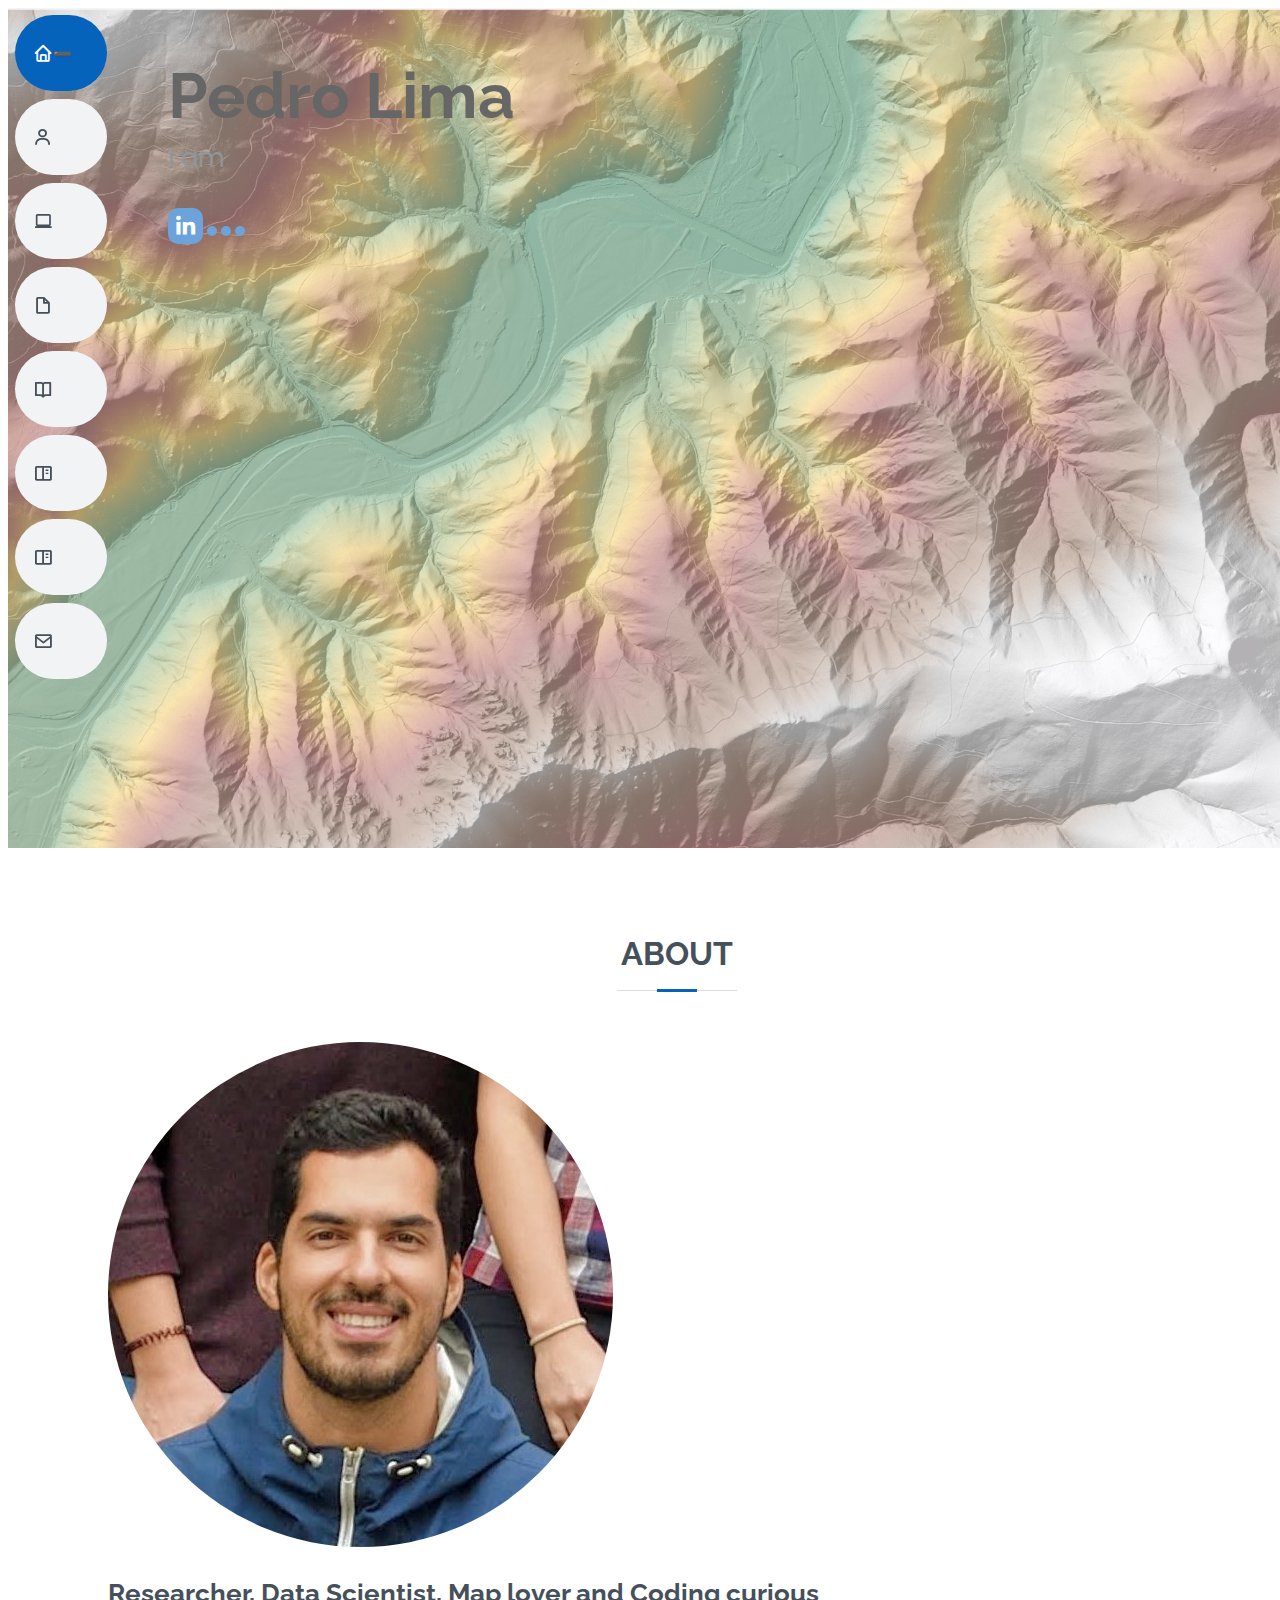
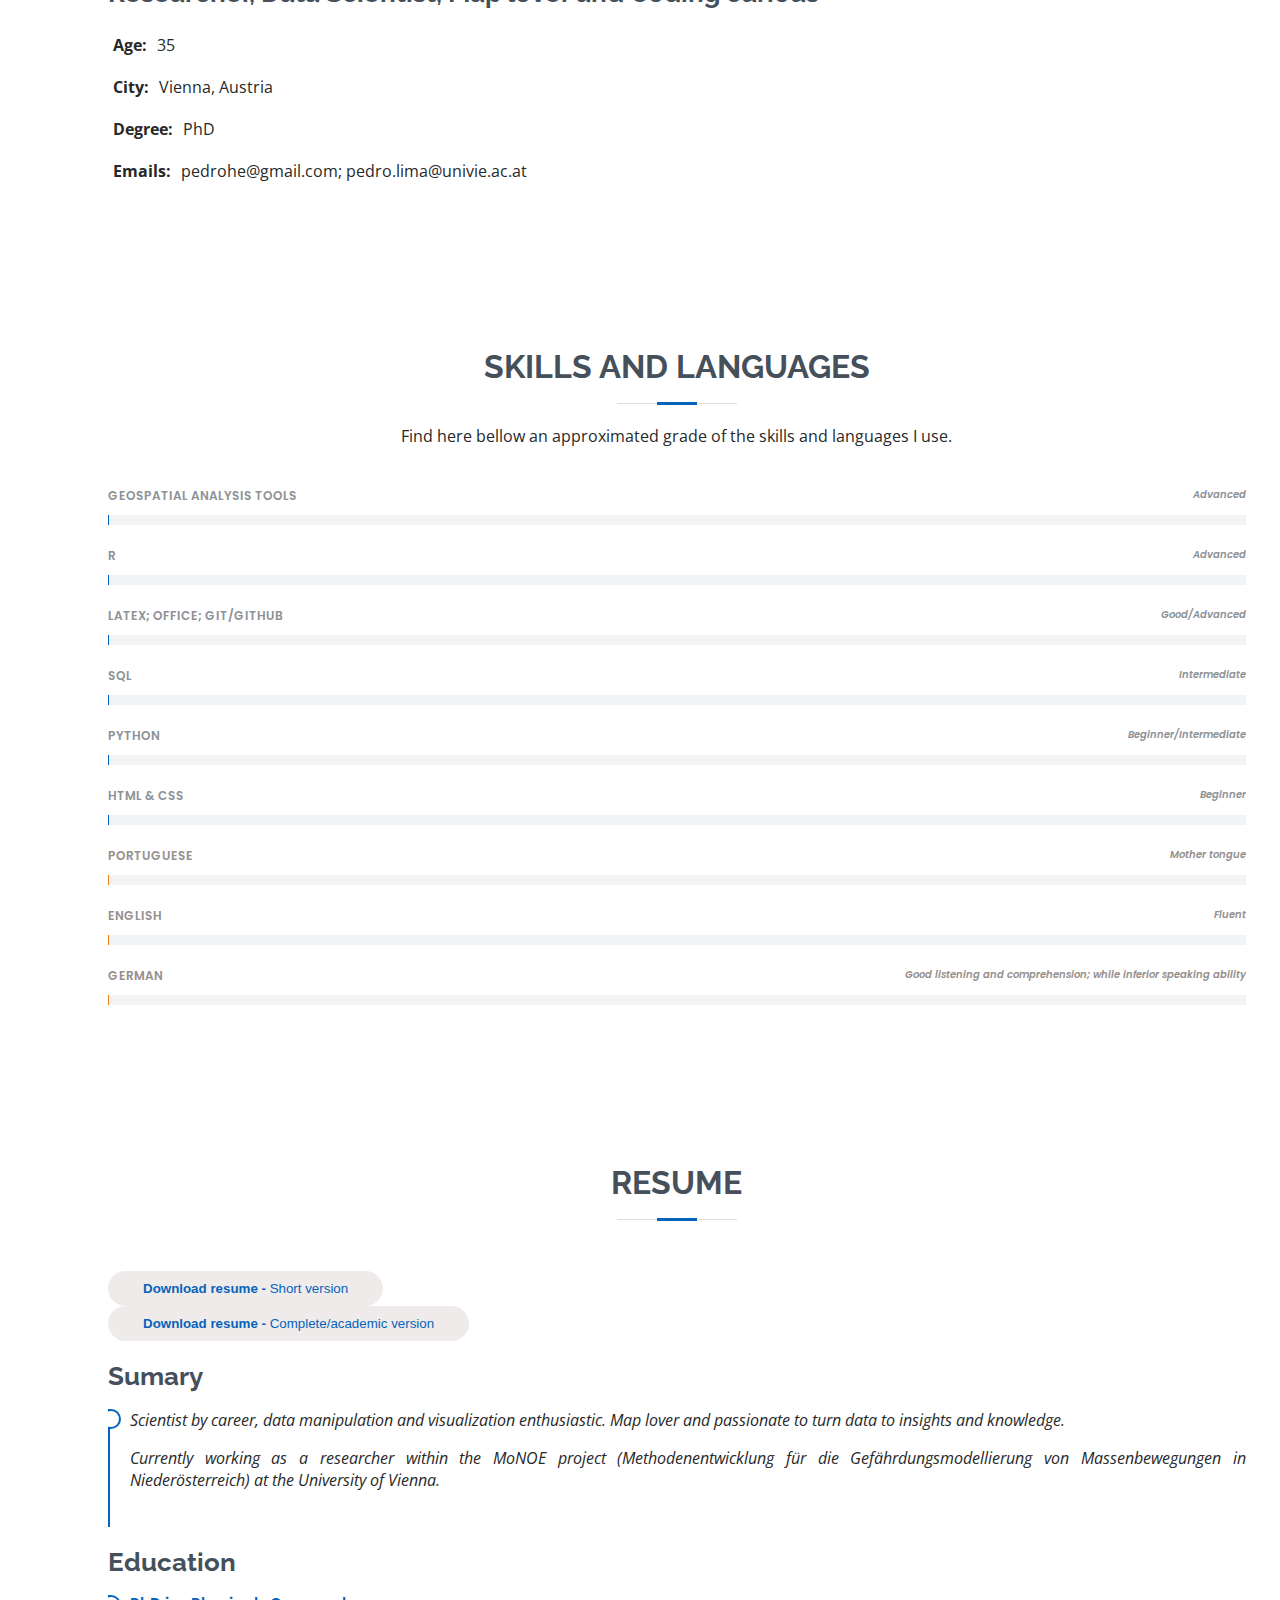
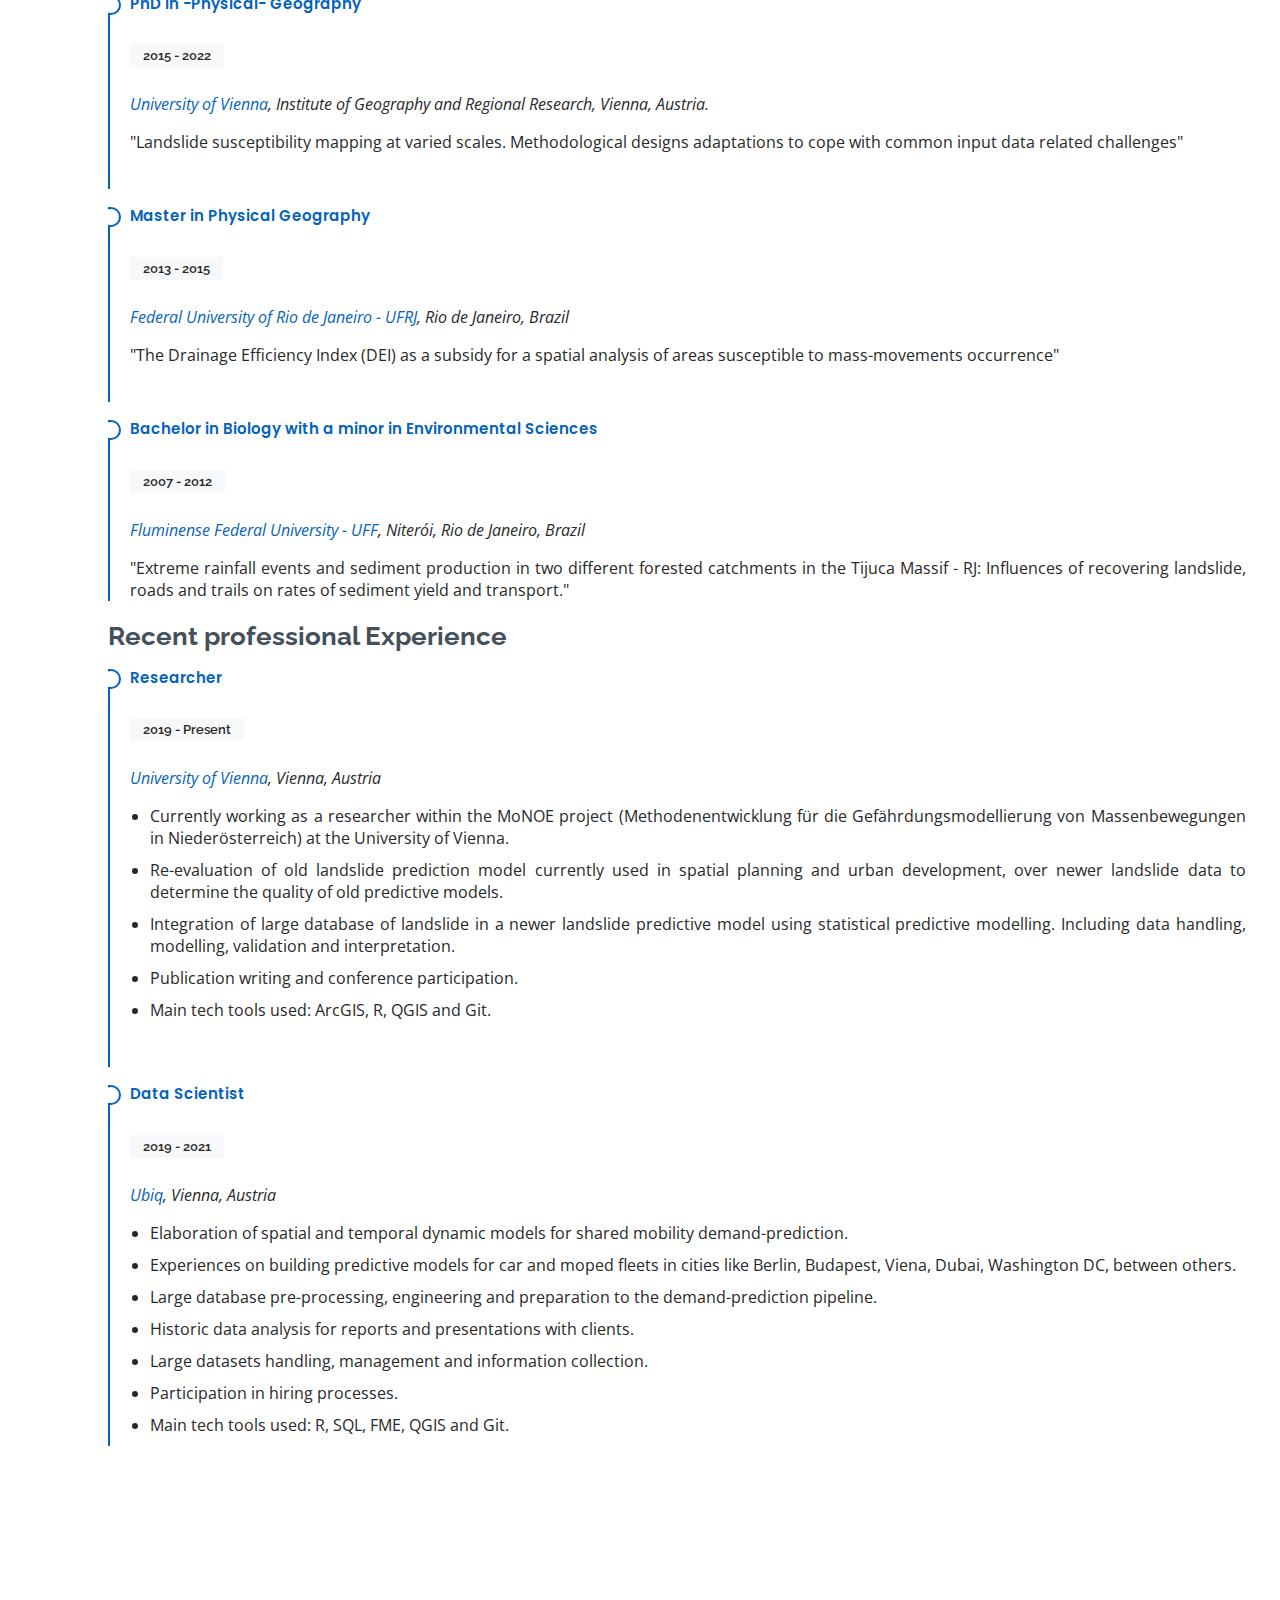
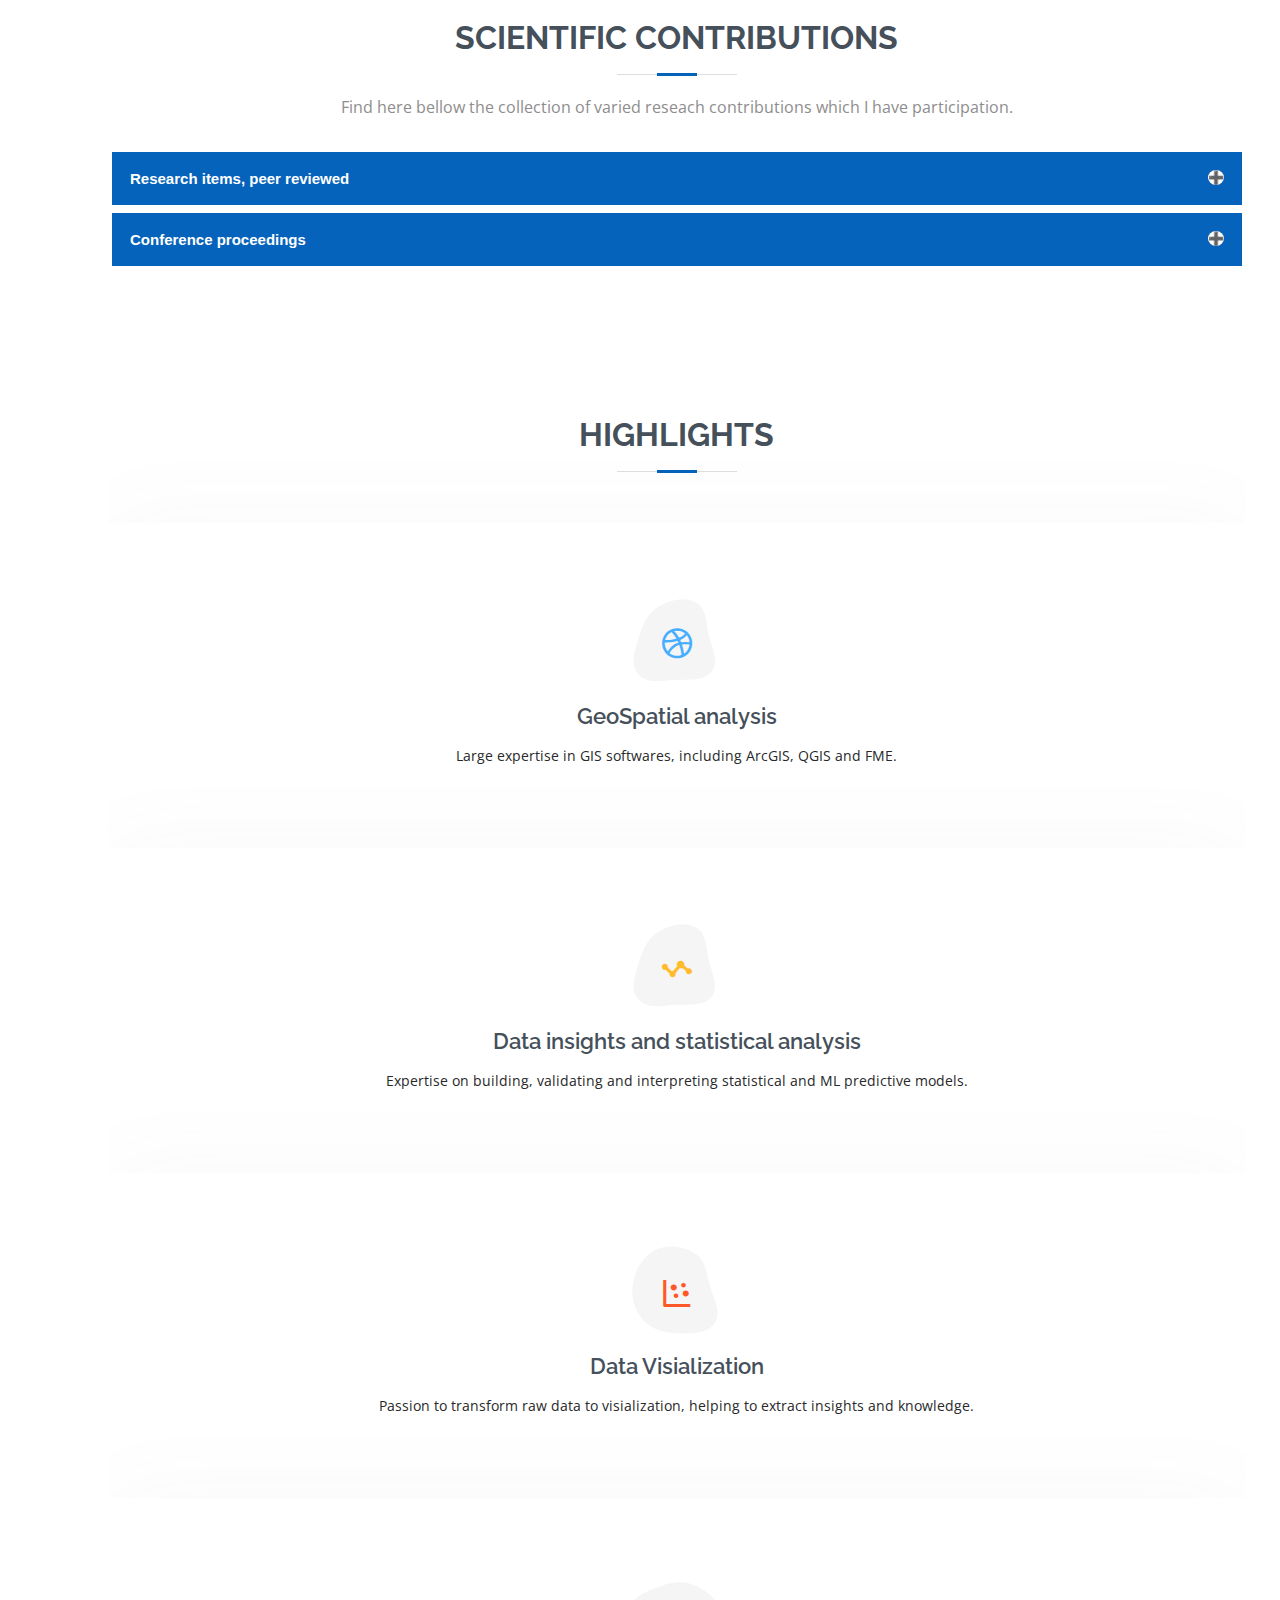
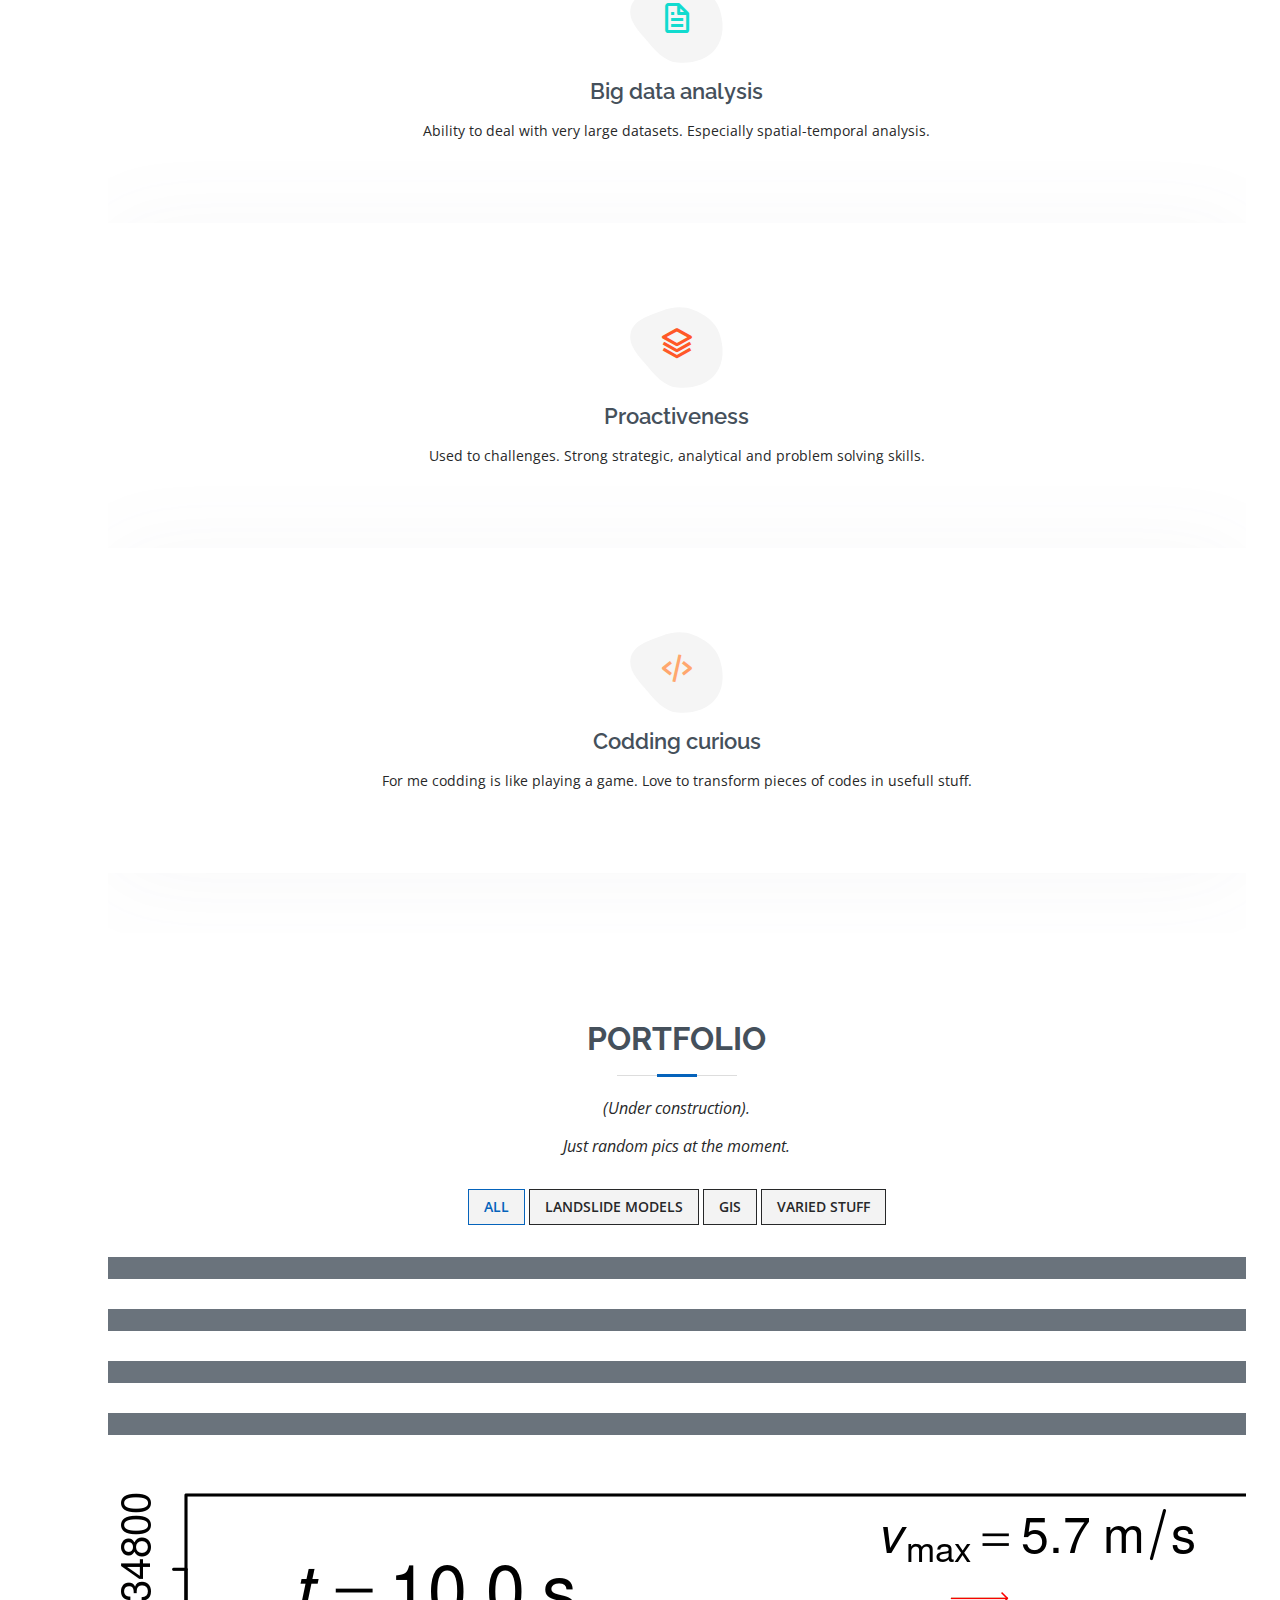
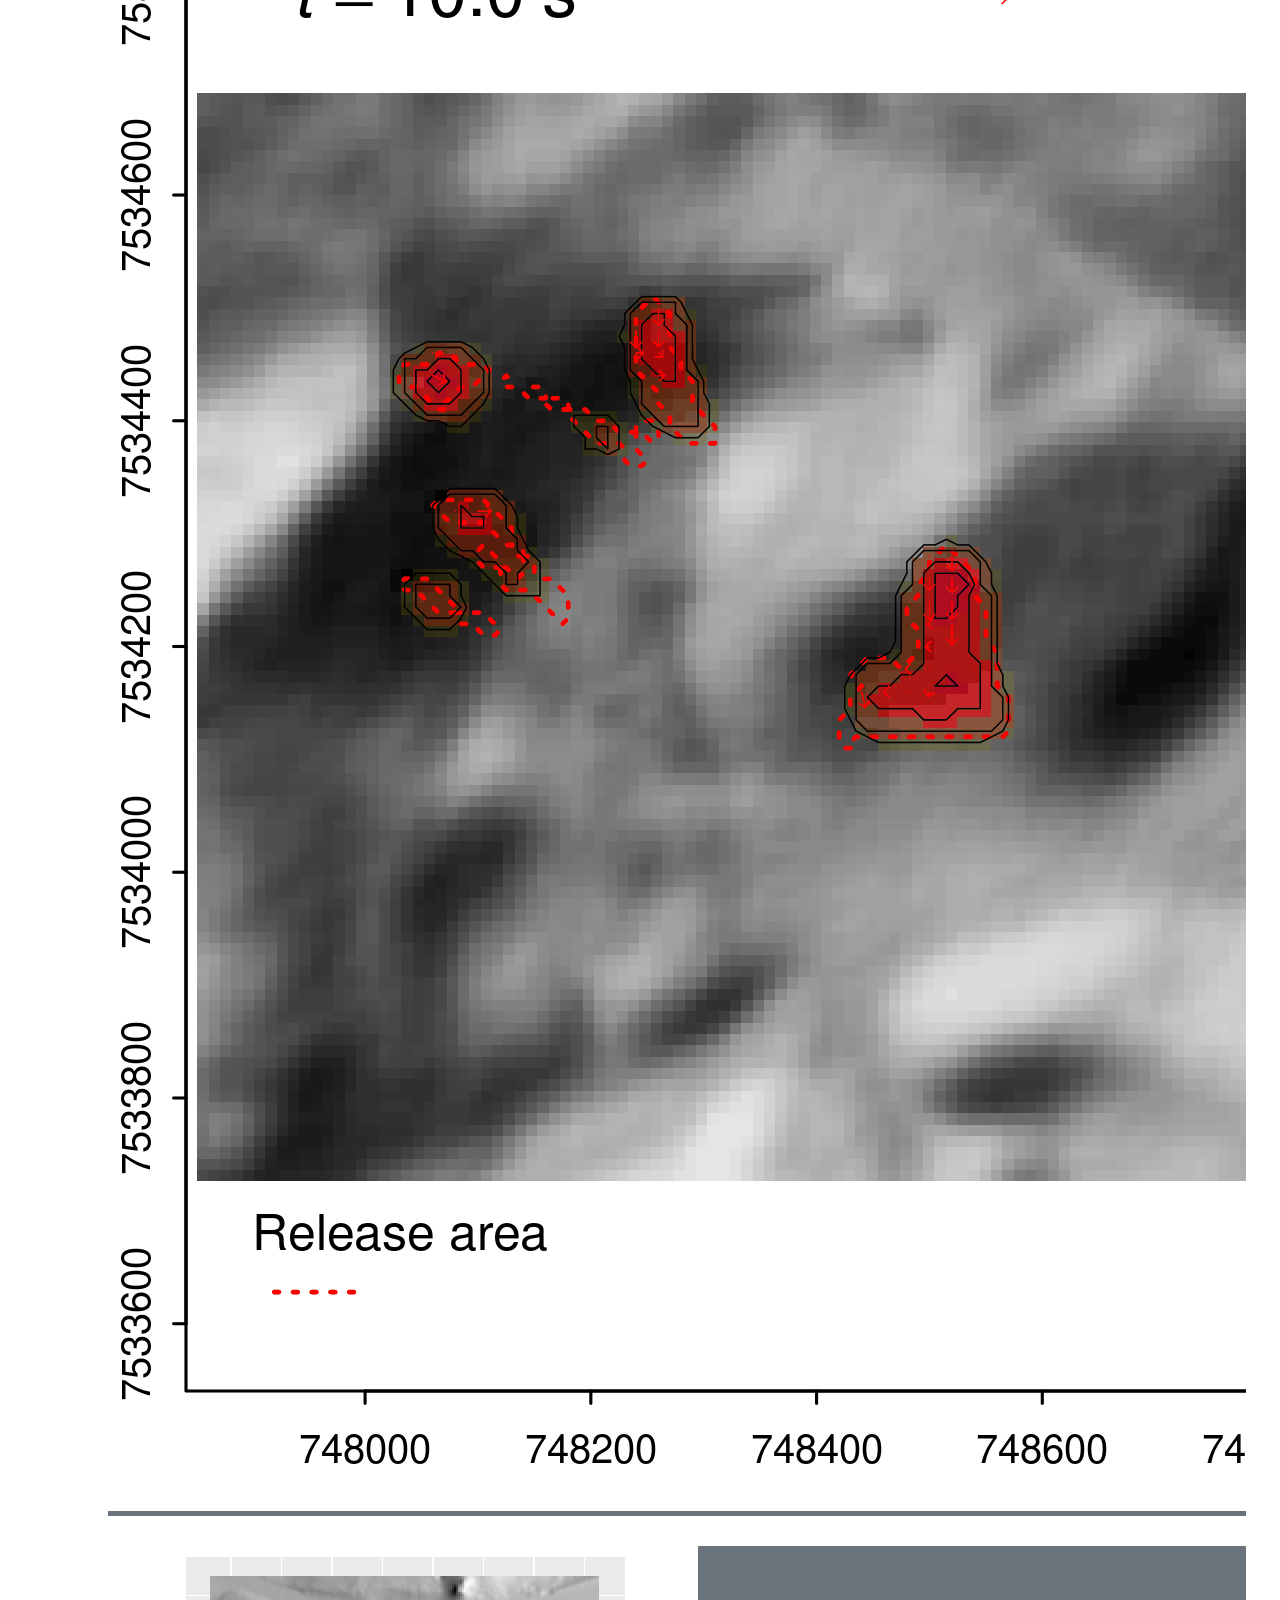
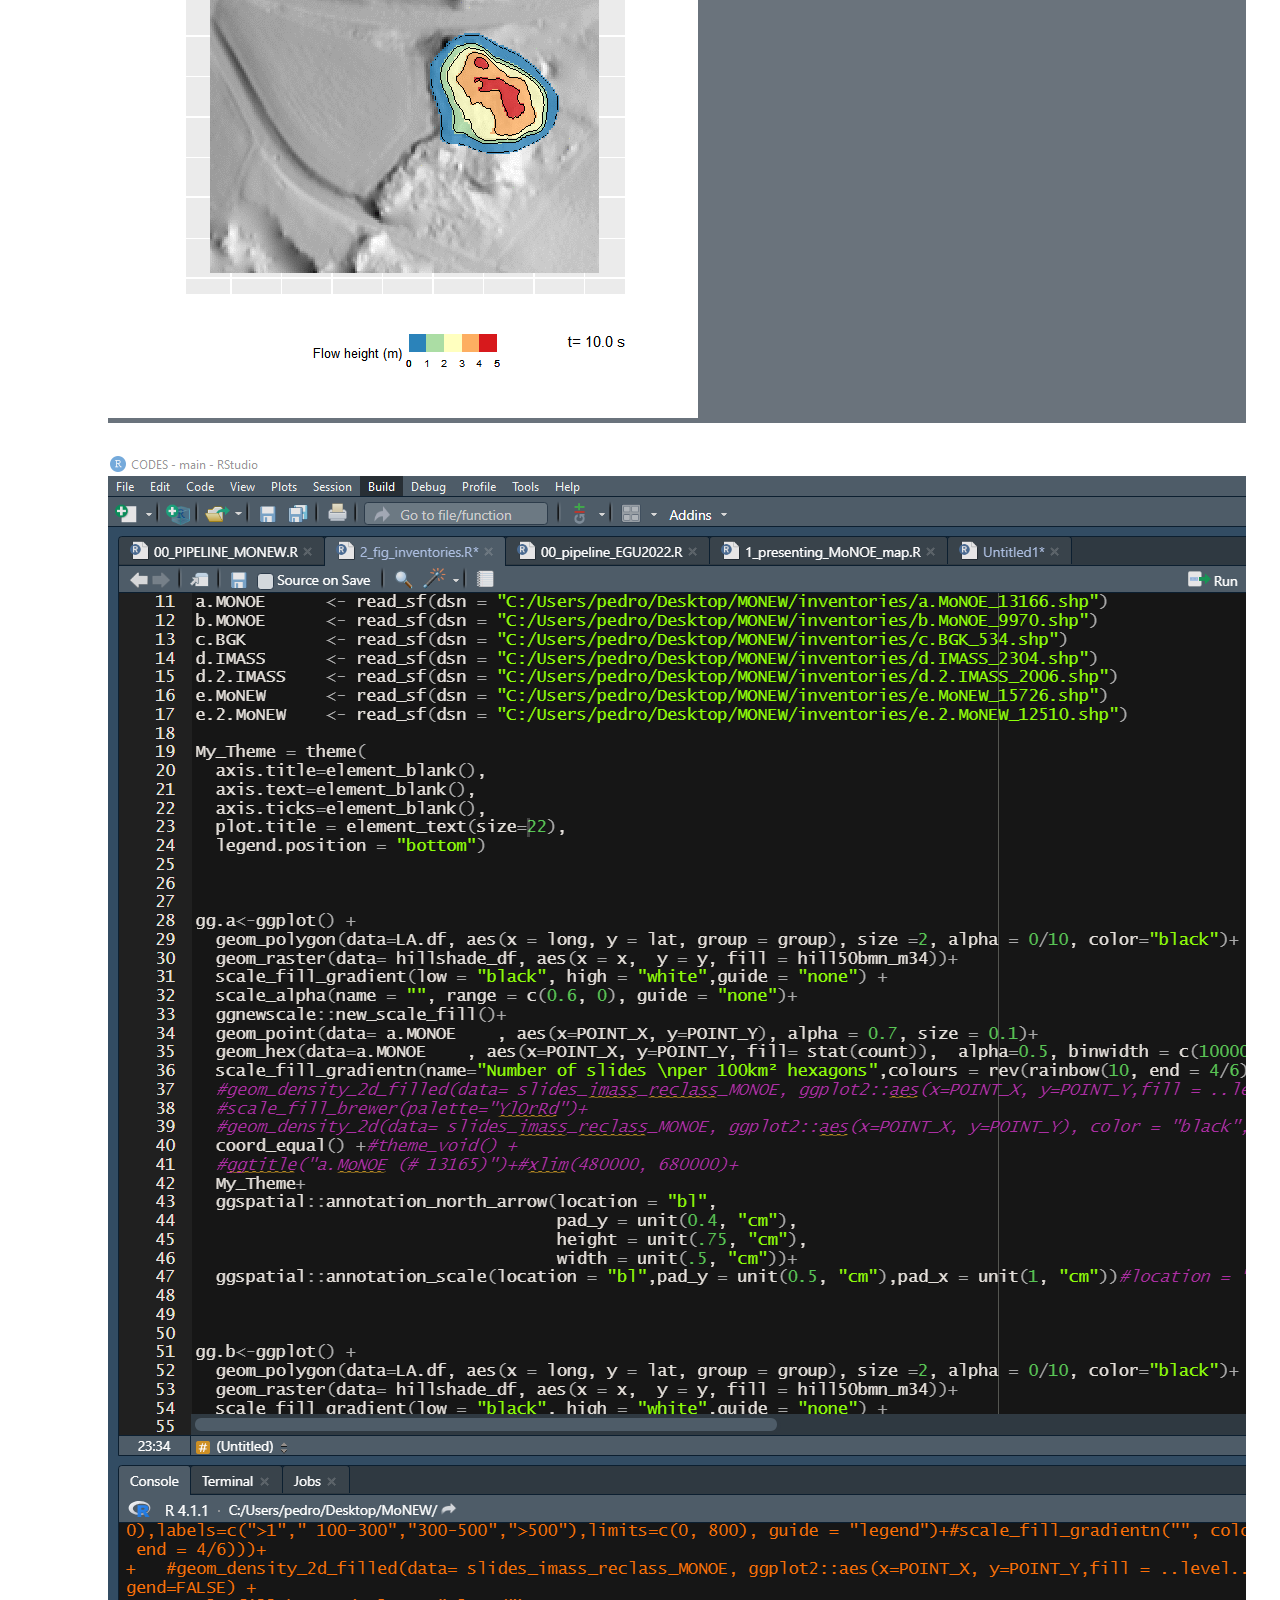
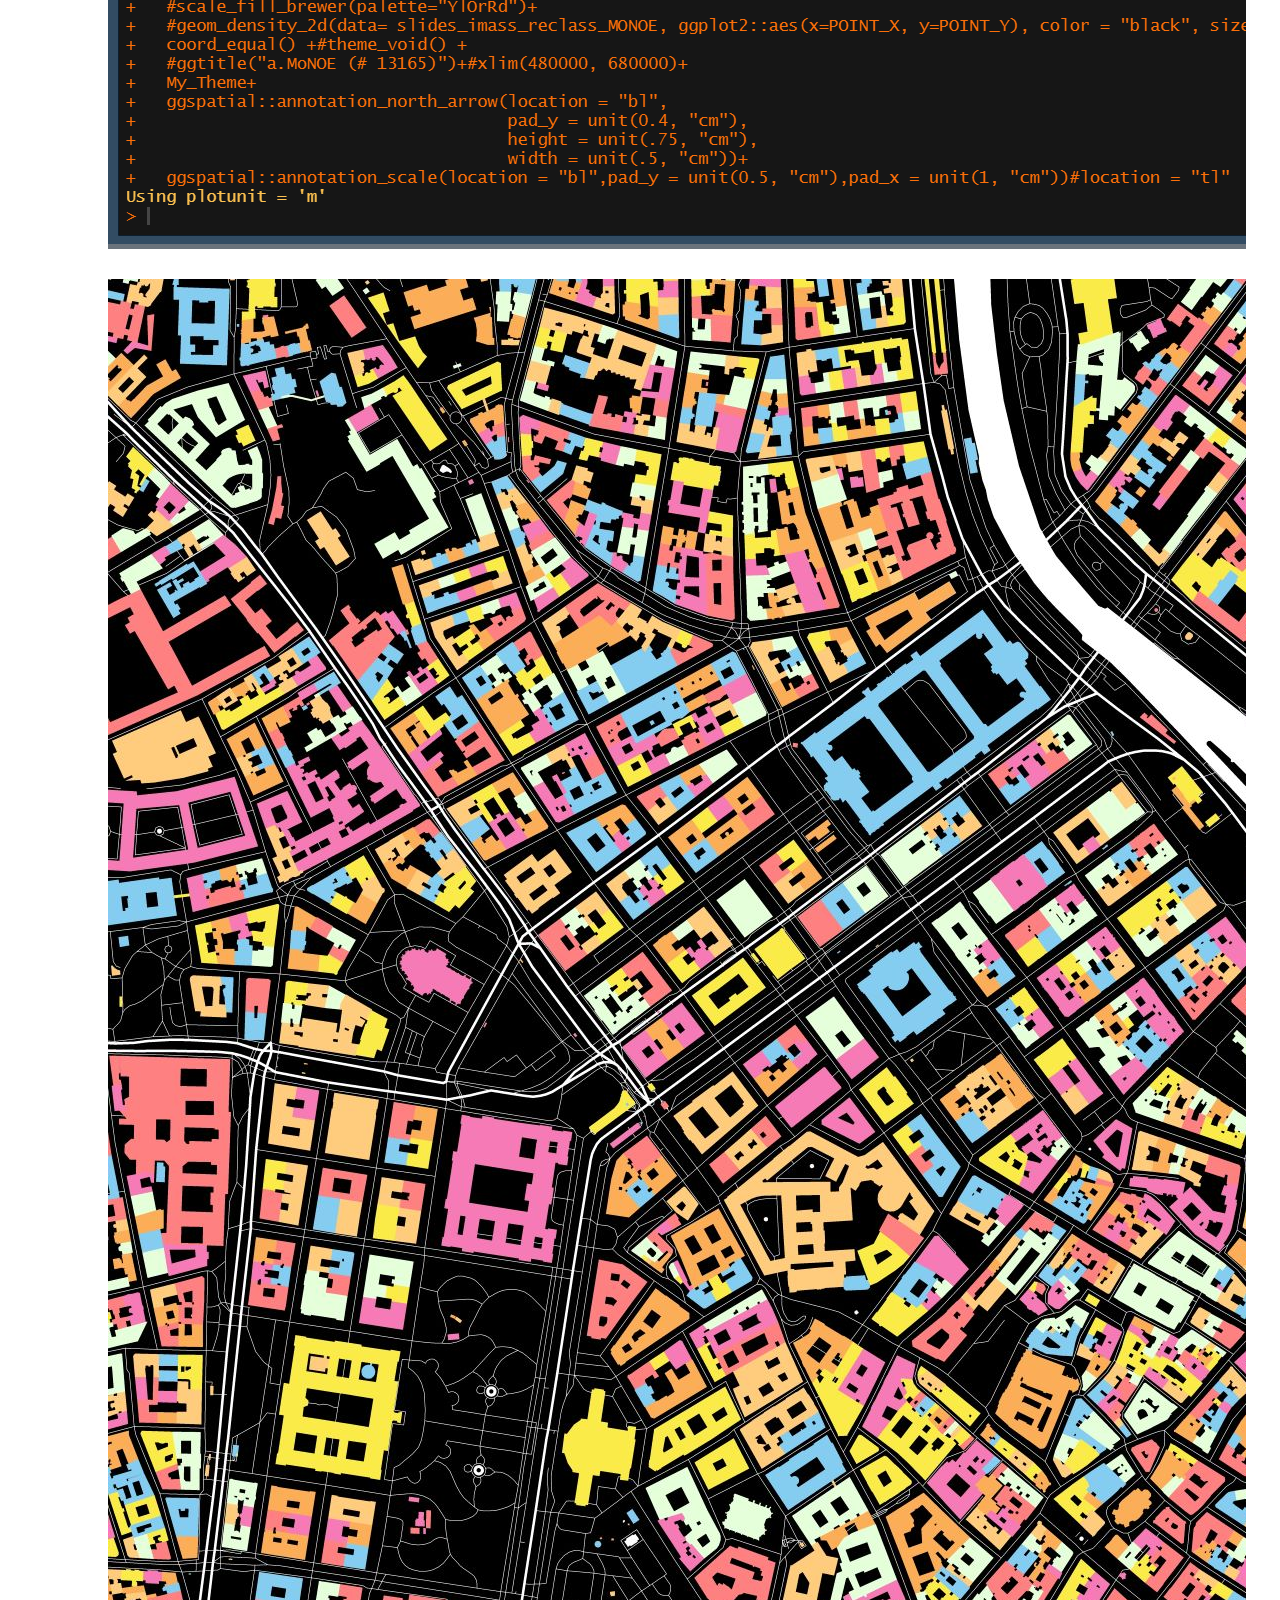
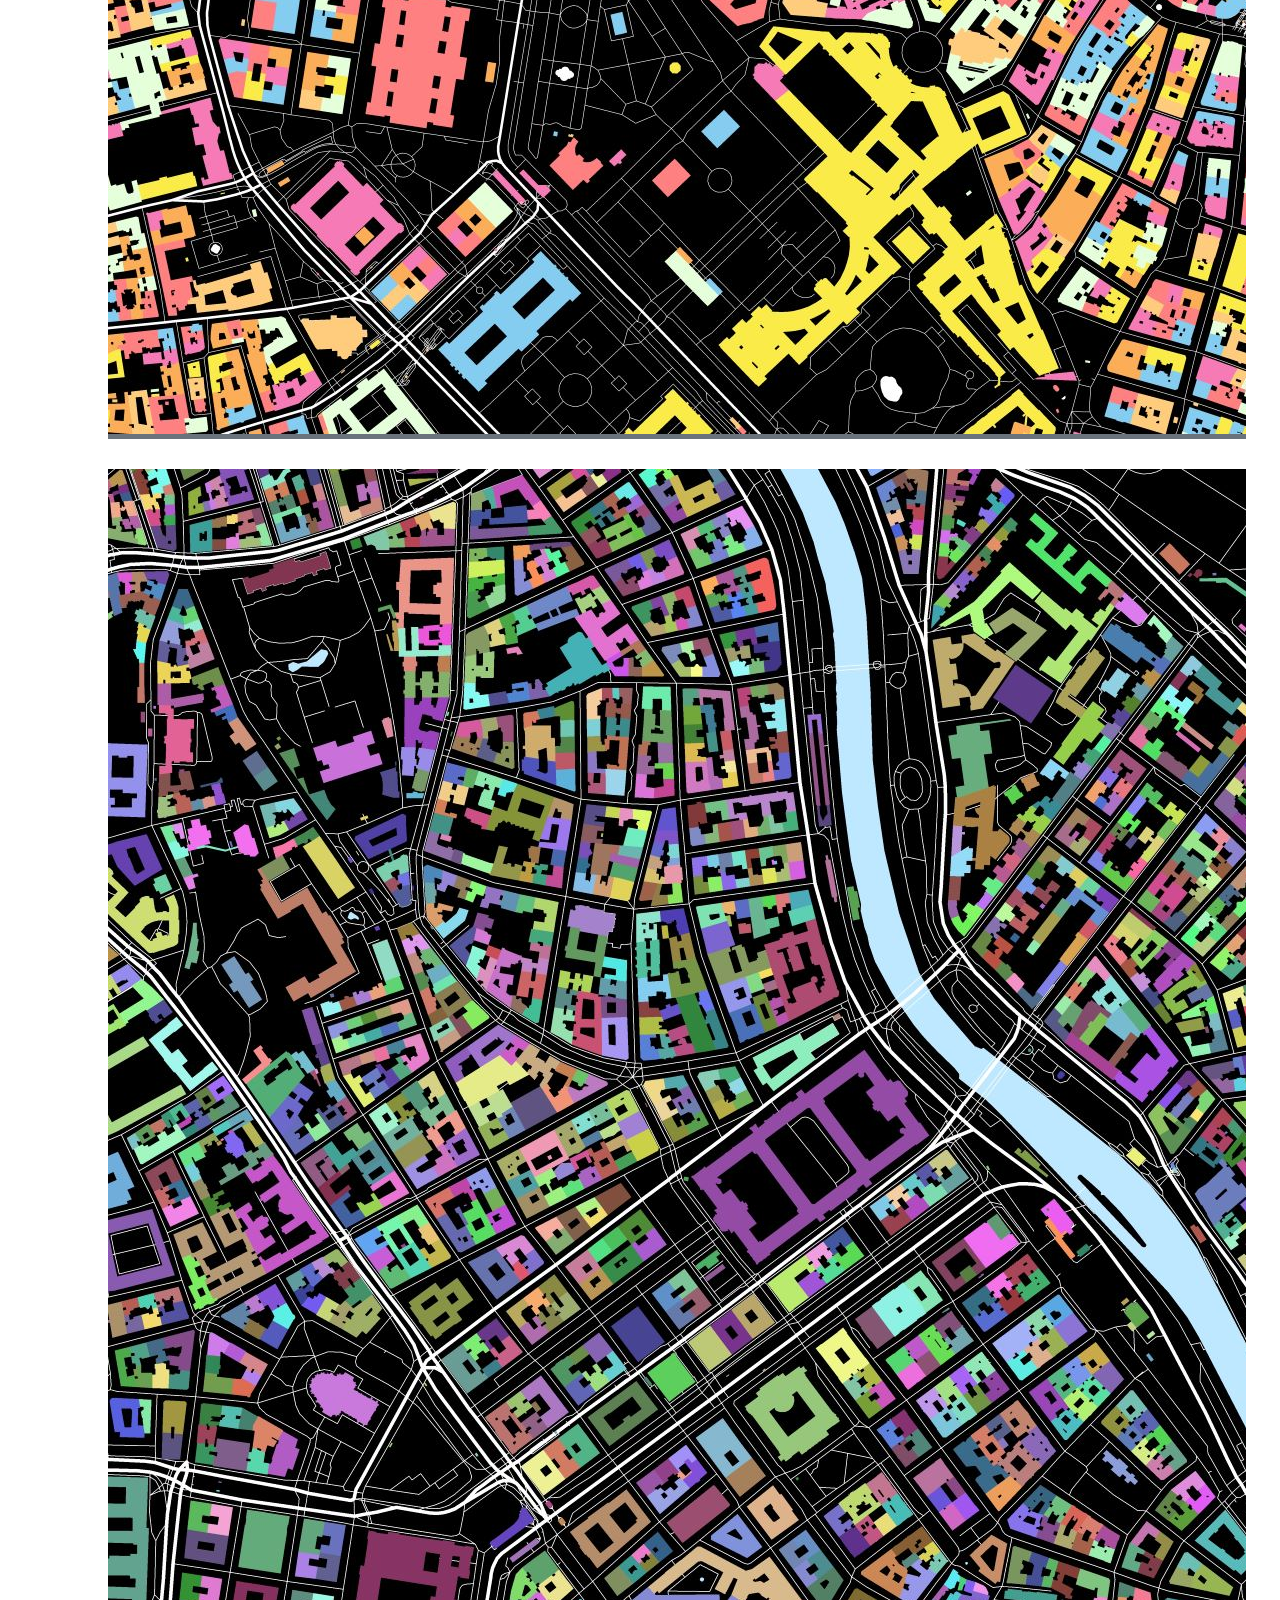
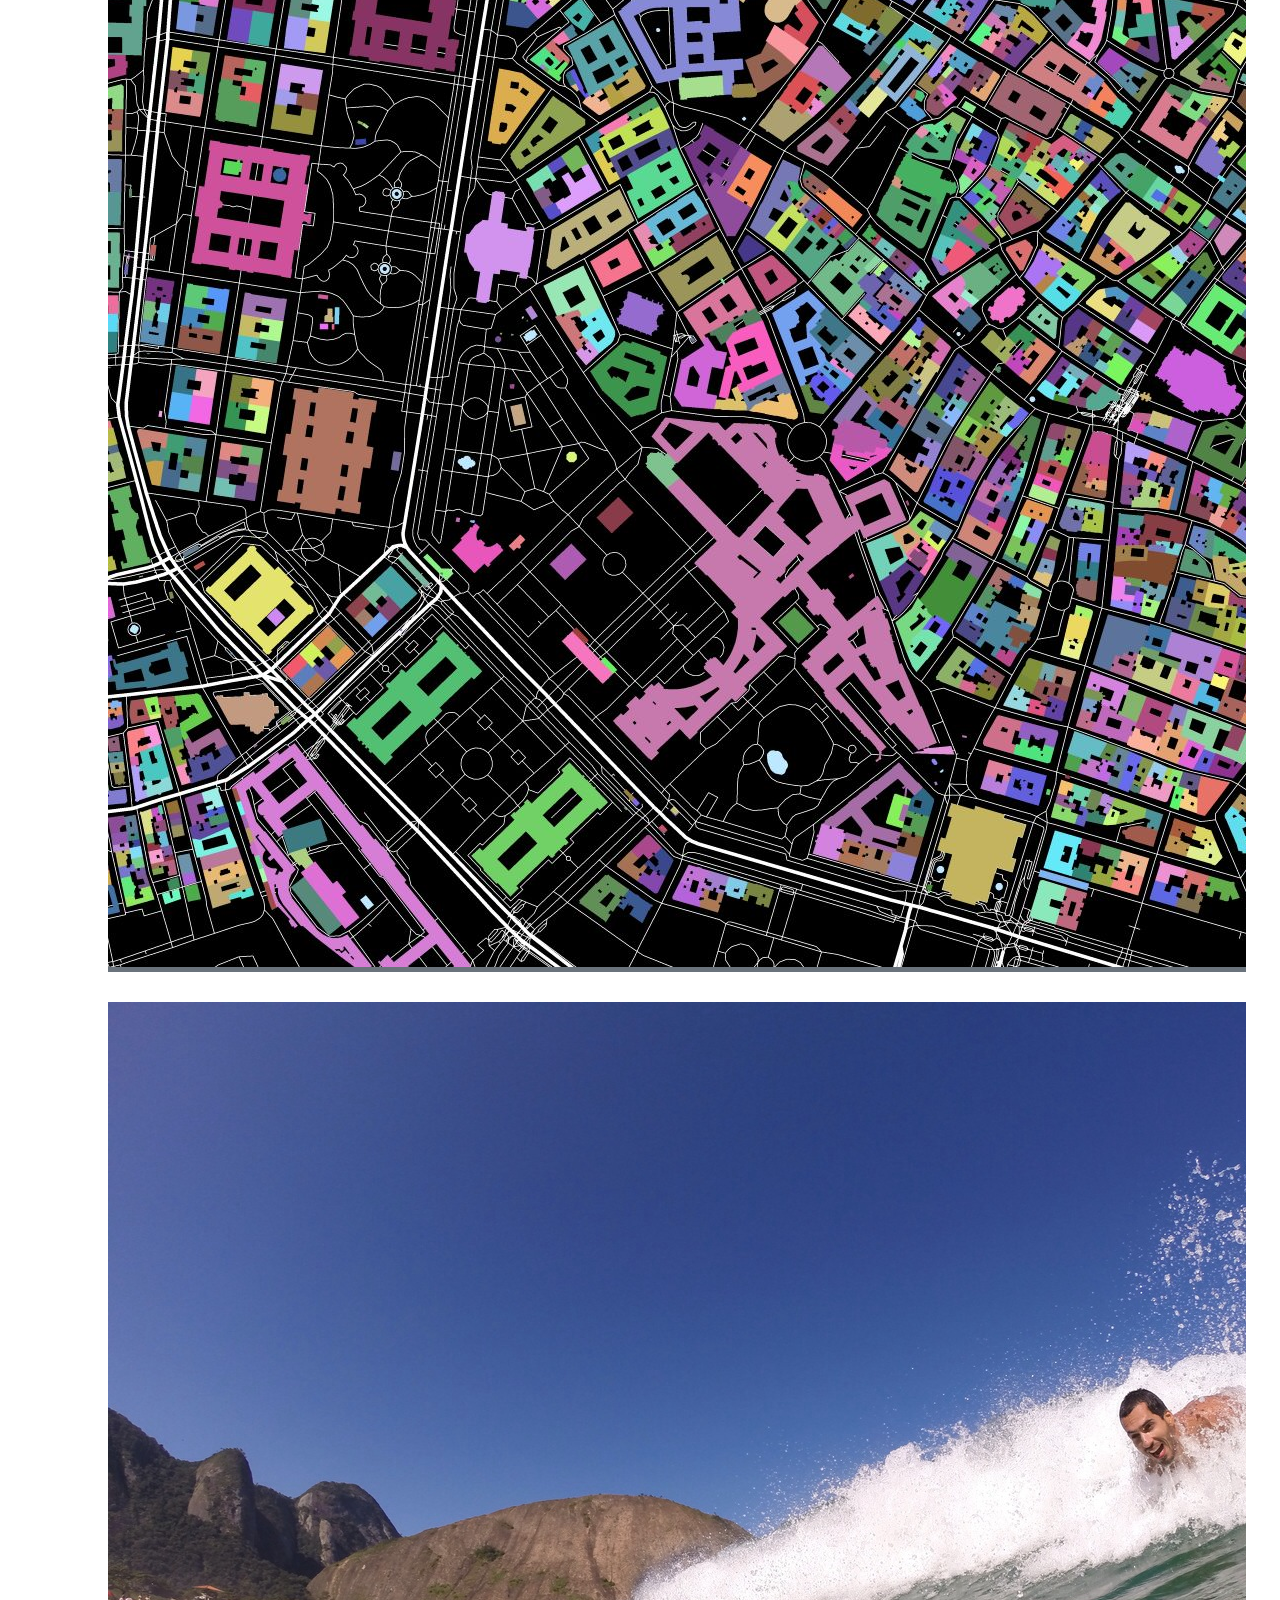
==== commit 6d0f273d: "update" ====
--- a/index.html
+++ b/index.html
@@ -70,7 +70,7 @@
     <div class="container" data-aos="zoom-in" data-aos-delay="0">
       <h1>Pedro Lima</h1>
       <p>I am <span class="typed"
-          data-typed-items="a Researcher, a Data Scientist, a GeoSpatial analyst, Curious and a lifelong learner"></span>
+          data-typed-items="a Researcher, Data Scientist, a GeoSpatial analyst, Curious and a lifelong learner"></span>
       </p>
       <div class="social-links">
         <!--<a href="#" class="twitter"><i class="bx bxl-twitter"></i></a>-->
@@ -526,11 +526,20 @@
                 <div>
                   <h2 style=" color:black; text-align-last: center;" <strong> 2023</strong></h2>
                 </div>
-  
+                <li> <strong>Lima P.</strong>, Steger, S., Petschko, H., Goetz, J., Bertagnoli, M., Schweigl, J., and Glade, T.
+                  (2023d) <span class="paperTitle"> <strong>UPDATE LANDSLIDE SUSCEPTIBILITY MODELLING - A NEW FRAMEWORK TO COMPARE AND UPDATE A REGIONAL SCALE LANDSLIDE SUSCEPTIBILITY MODEL.</strong></span> In: Tofani V, Casagli N, Bandecchi E, Gargini E and Armignacco D (eds.) Landslide Science for Sustainable Development. Proceedings of the 6th World Landslide Forum. Firenze, Italy: OIC S.r.l. ISBN 9791221048063. <a href="https://wlf6.org/wp-content/uploads/2023/11/WLF6_ABSTRACT-BOOK.pdf"><span class="ref-link">See here</span></a>
+                </li>
+                <div class="publications" style=text-align:justify;>
+                <li> <strong>Lima P.</strong>, Moreno M, Steger S, Camarinha PI, Coelho LCT, Mandarino FC and Glade T
+                  (2023a) <span class="paperTitle"> <strong>DEVELOPING A SPATIOTEMPORAL MODEL TO INTEGRATE LANDSLIDE SUSCEPTIBILITY AND CRITICAL RAINFALL CONDITIONS. A PRACTICAL MODEL APPLIED TO RIO DE JANEIRO MUNICIPALITY.</strong></span> In: Tofani V, Casagli N, Bandecchi E, Gargini E and Armignacco D (eds.) Landslide Science for Sustainable Development. Proceedings of the 6th World Landslide Forum. Firenze, Italy: OIC S.r.l. ISBN 9791221048063. <a href="https://wlf6.org/wp-content/uploads/2023/11/WLF6_ABSTRACT-BOOK.pdf"><span class="ref-link">See here</span></a>
+                </li>
+              </div>
+
+              <div class="publications" style=text-align:justify;>
                 <li> <strong>Lima P.</strong>,  Steger, S., Petschko, H., Goetz, J., Bertagnoli, M., Schweigl, J., and Glade, T.
                   (2023) <spam class="paperTitle"> <strong>A framework to update 10-year-old landslide susceptibility predictions - assessing the accuracy of existing landslide susceptibility models.</strong></spam> EGU General Assembly 2023, Vienna, Austria, 24–28 Apr 2023, EGU23-7080, https://doi.org/10.5194/egusphere-egu23-7080, 2023.      <a href="https://meetingorganizer.copernicus.org/EGU23/EGU23-7080.html"><span
                       class="ref-link">See here</span></a>
-  
+                    </div>
                 </li>
               </div>
               
@@ -943,7 +952,35 @@
             </div>
           </div>-->
 
-          
+          <div class="col-lg-4 col-md-6 portfolio-item filter-web">
+            <div class="portfolio-wrap">
+              <img src="assets/img/Salzburg_Zell am See.png" class="img-fluid" alt="">
+              <div class="portfolio-info">
+                <h4> Updated landslide susceptibility map for Zell am See, Salzburg.</h4>
+                <p>Number of (historically) observed landslides: 235</p>
+                <p></p>Link here: https://link.springer.com/article/10.1007/s10346-021-01693-7</p>
+                <div class="portfolio-links">
+                  <a href="assets/img/Salzburg_Zell am See.png" data-gallery="portfolioGallery" class="portfolio-lightbox"
+                    title=""><i class="bx bx-plus"></i></a>
+                </div>
+              </div>
+            </div>
+          </div>
+
+          <div class="col-lg-4 col-md-6 portfolio-item filter-card">
+            <div class="portfolio-wrap">
+              <img src="assets/img/Picture22.png" class="img-fluid" alt="">
+              <div class="portfolio-info">
+                <h4>Number of mapped landslides per federal states (a). The bottom map (b) portrays the density of mapped landslides (landslides per square kilometer).</h4>
+                <p>Source: Lima, P. 2022</p>
+                <div class="portfolio-links">
+                  <a href="assets/img/Picture22.png" data-gallery="portfolioGallery" class="portfolio-lightbox"
+                    title=""><i class="bx bx-plus"></i></a>
+                </div>
+              </div>
+            </div>
+          </div>
+
           <div class="col-lg-4 col-md-6 portfolio-item filter-app">
             <div class="portfolio-wrap">
               <img src="assets/img/Susc2.png" class="img-fluid" alt="">
@@ -1045,33 +1082,6 @@
             </div>
           </div>
 
-          <div class="col-lg-4 col-md-6 portfolio-item filter-web">
-            <div class="portfolio-wrap">
-              <img src="assets/img/Wien_test_282.jpg" class="img-fluid" alt="">
-              <div class="portfolio-info">
-                <h4>Playing arounf with the google maps database</h4>
-                <p>Viennise streets.</p>
-                <div class="portfolio-links">
-                  <a href="assets/img/Wien_test_282.jpg" data-gallery="portfolioGallery" class="portfolio-lightbox"
-                    title=""><i class="bx bx-plus"></i></a>
-                </div>
-              </div>
-            </div>
-          </div>
-
-          <div class="col-lg-4 col-md-6 portfolio-item filter-card">
-            <div class="portfolio-wrap">
-              <img src="assets/img/Picture2.png" class="img-fluid" alt="">
-              <div class="portfolio-info">
-                <h4>Web 3</h4>
-                <p>Web</p>
-                <div class="portfolio-links">
-                  <a href="assets/img/Picture2.png" data-gallery="portfolioGallery" class="portfolio-lightbox"
-                    title=""><i class="bx bx-plus"></i></a>
-                </div>
-              </div>
-            </div>
-          </div>
 
           <div class="col-lg-4 col-md-6 portfolio-item filter-web">
             <div class="portfolio-wrap">
@@ -1090,6 +1100,14 @@
 
       </div>
     </section><!-- End Portfolio Section -->
+
+    <div class="iframe-container">
+      <h2>Portfolio (continuation...)</h2>
+      <h3>Landslide occurrence heatmap in Lower Austria.<br> Source: MoNEW project; Lima, P. et al., 2023(unpublished).</h3>
+      <iframe src="https://munizlimap15.github.io/Pedrolima/invent_heatmap.html" width="800" height="600"></iframe>
+    </div>
+   
+
 
     <!-- ======= Contact Section ======= -->
     <section id="contact123" class="contact123">
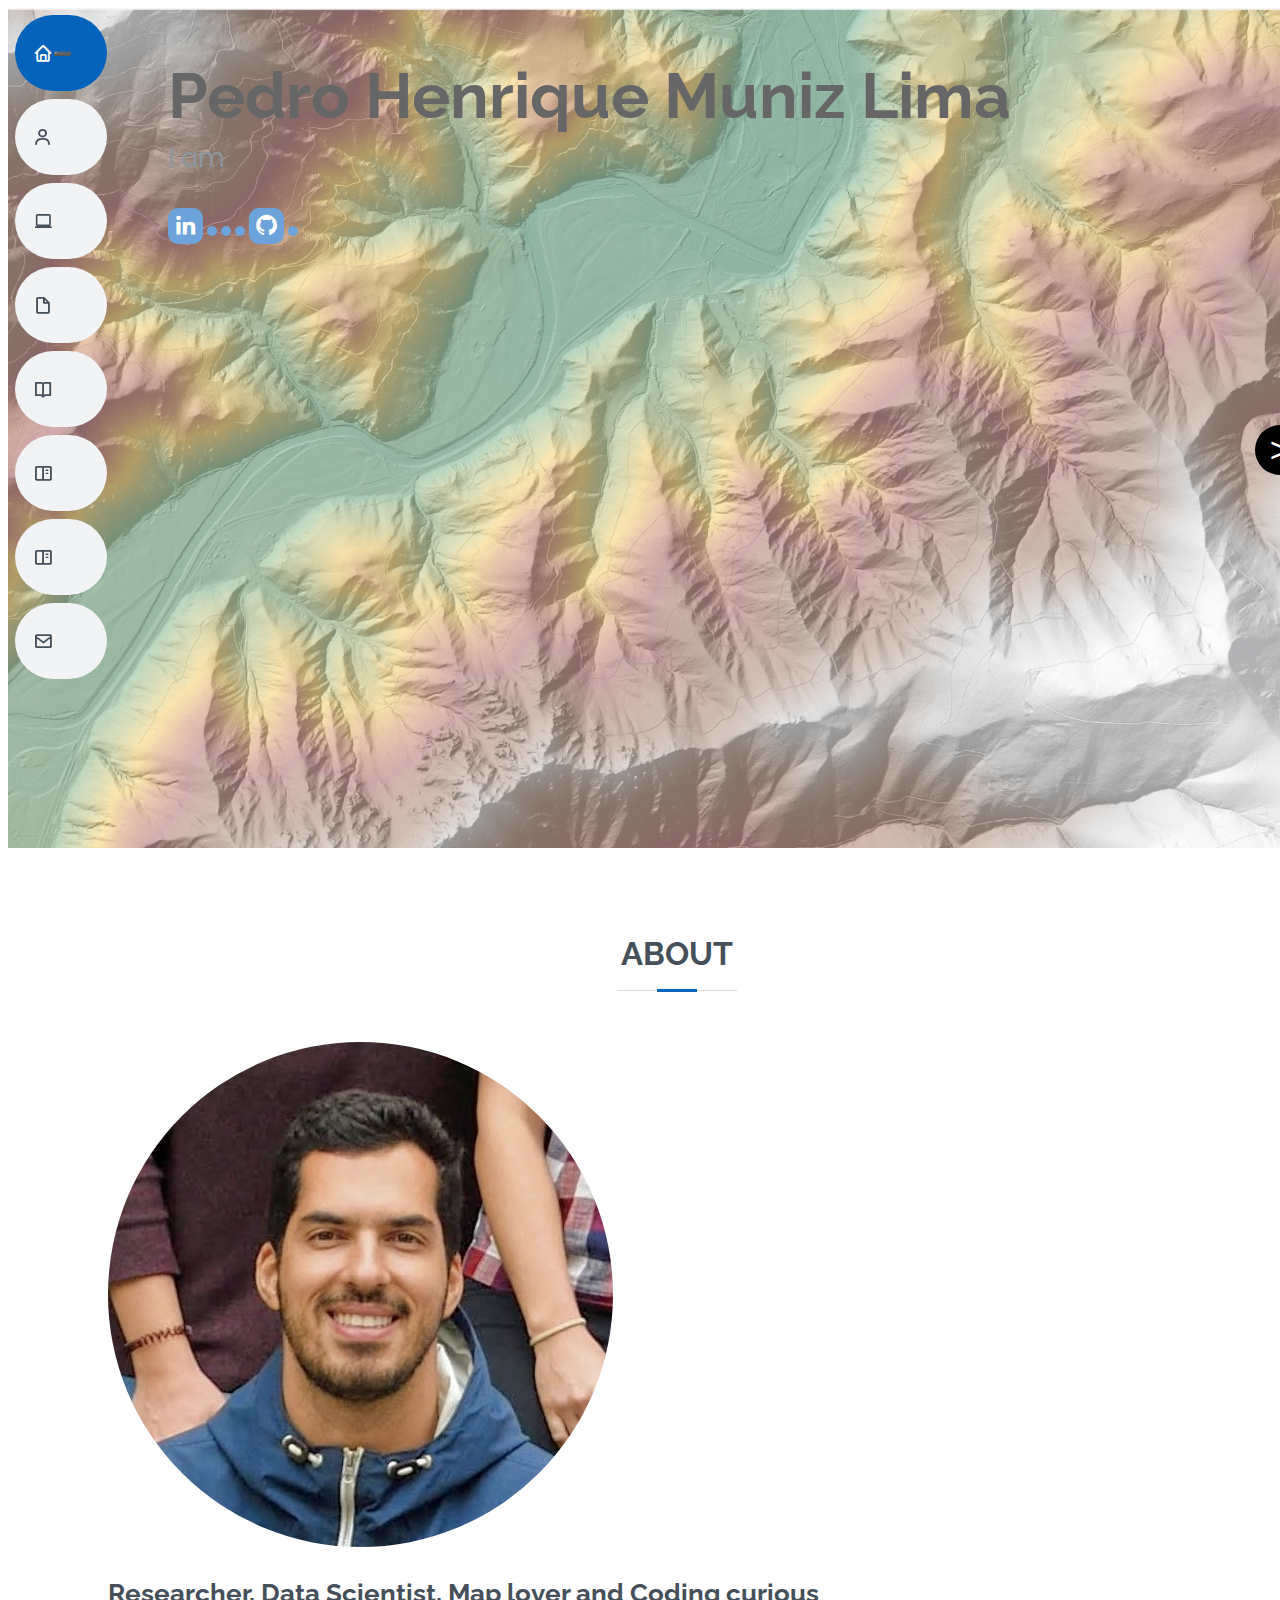
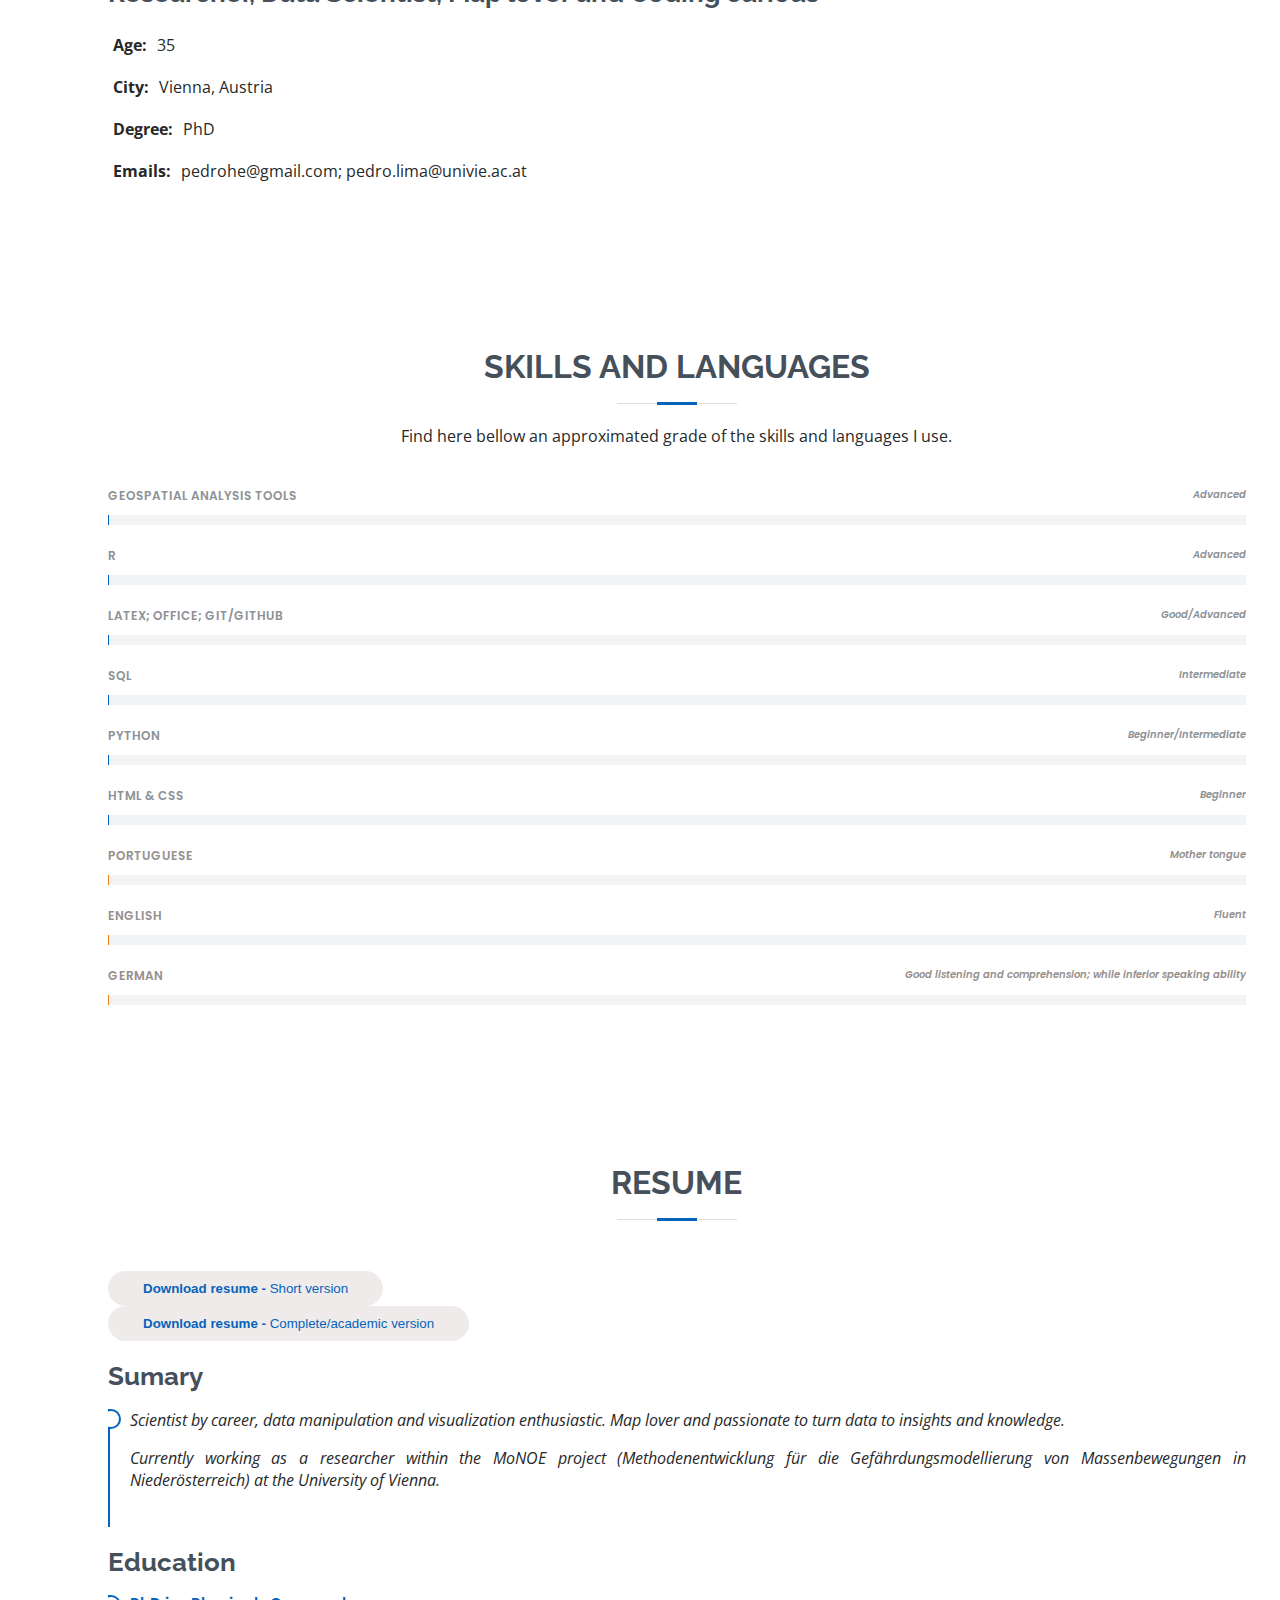
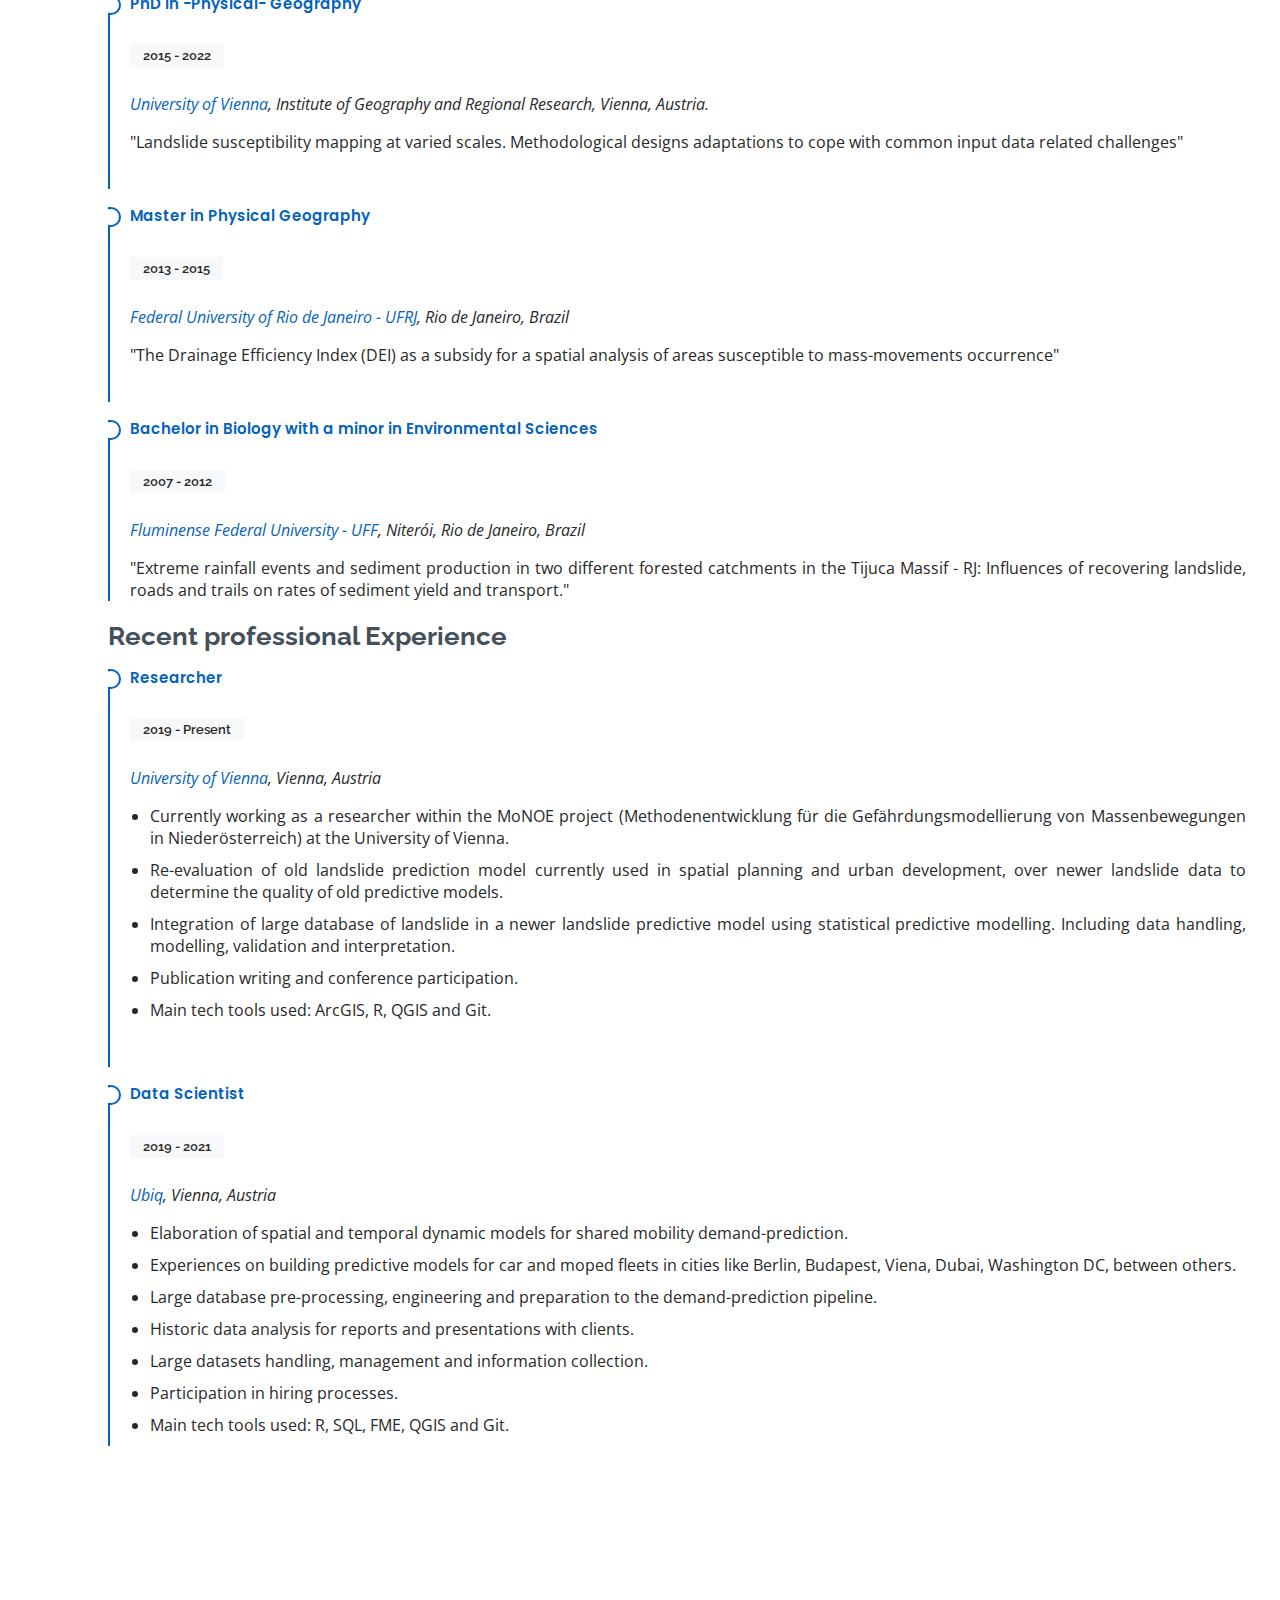
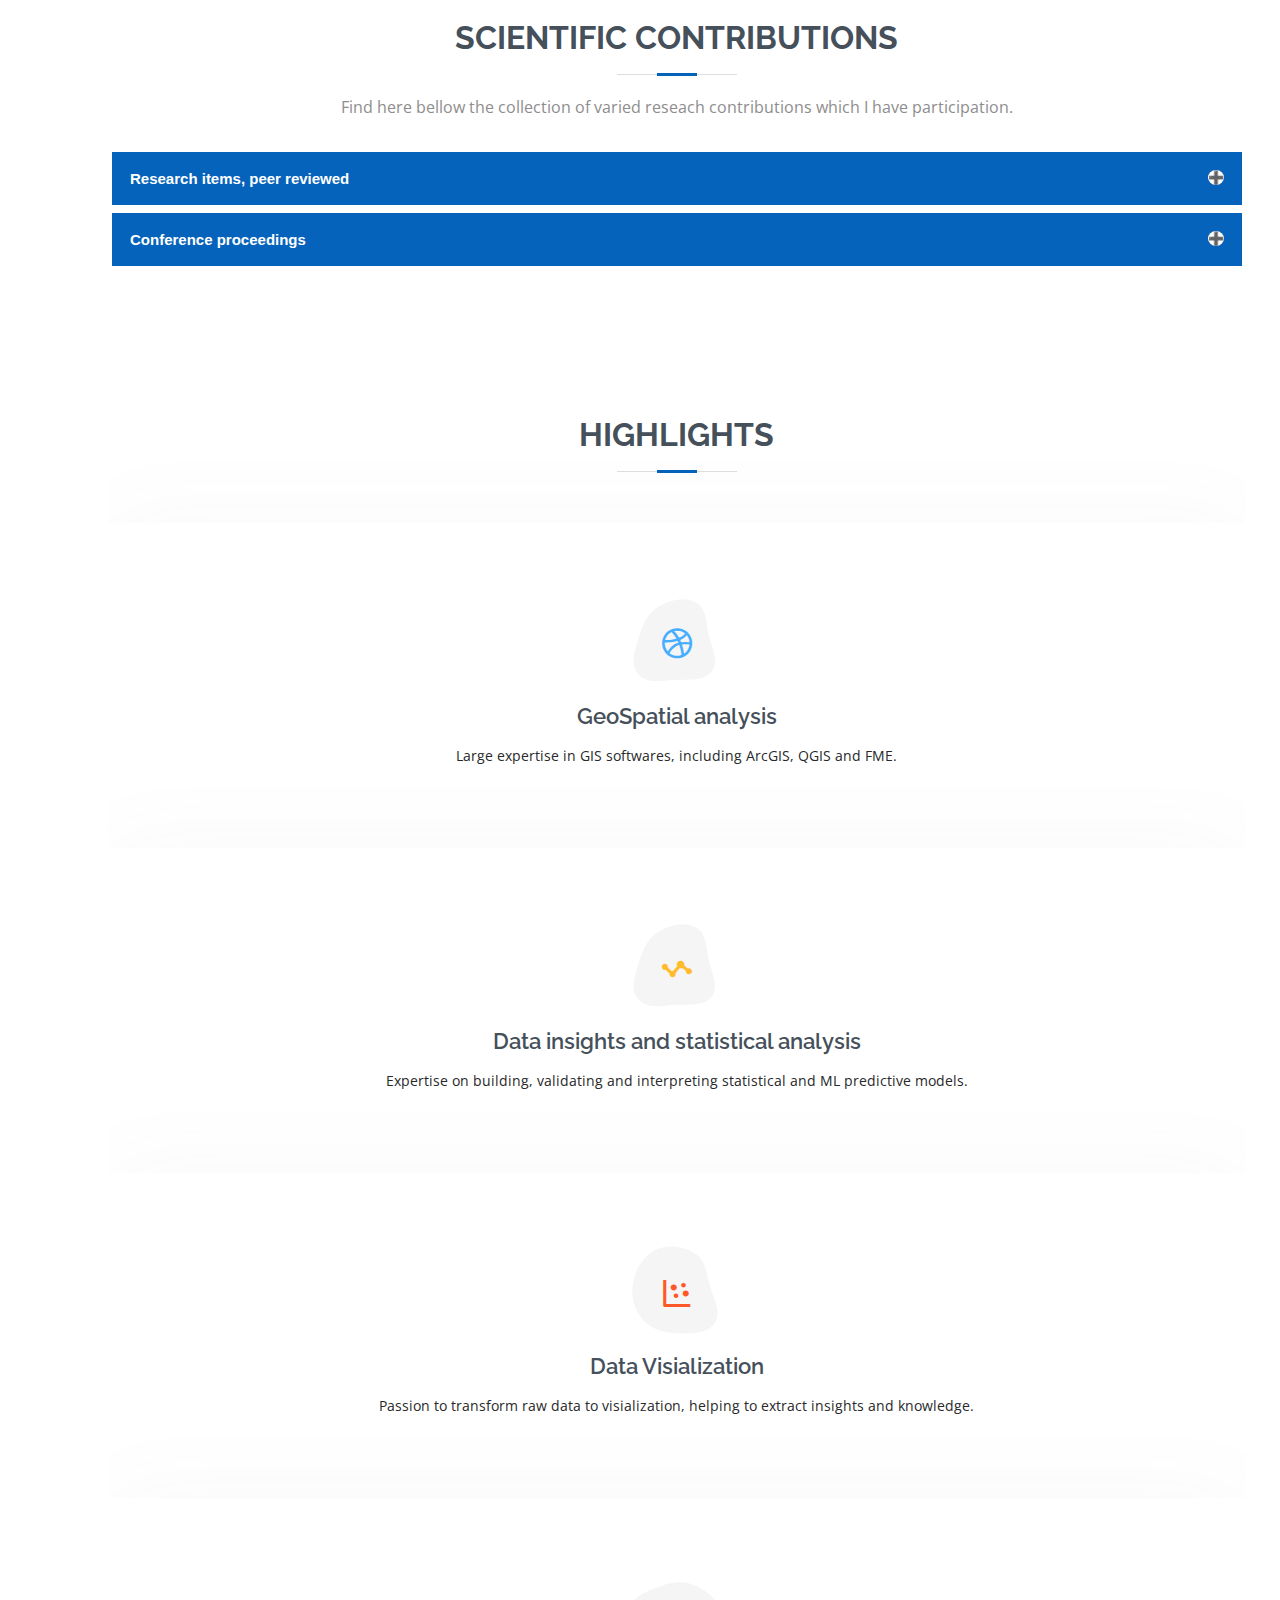
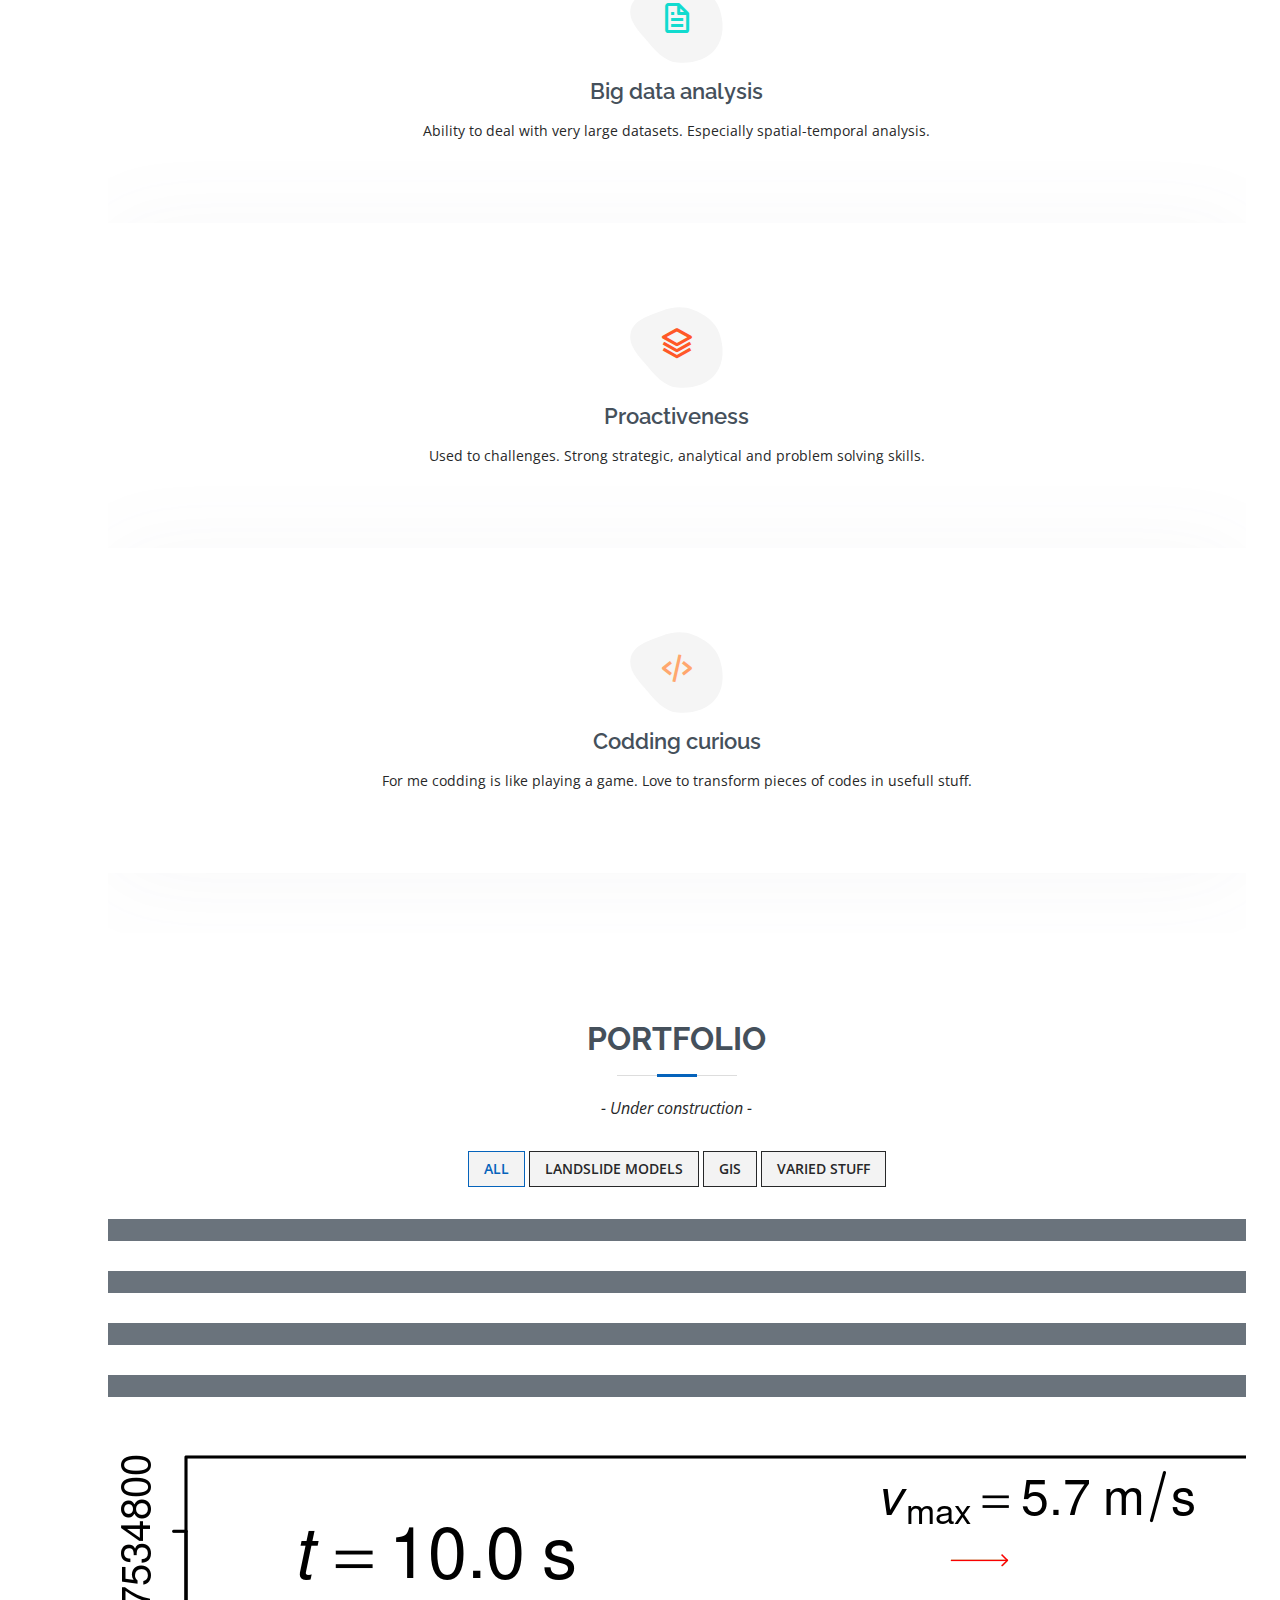
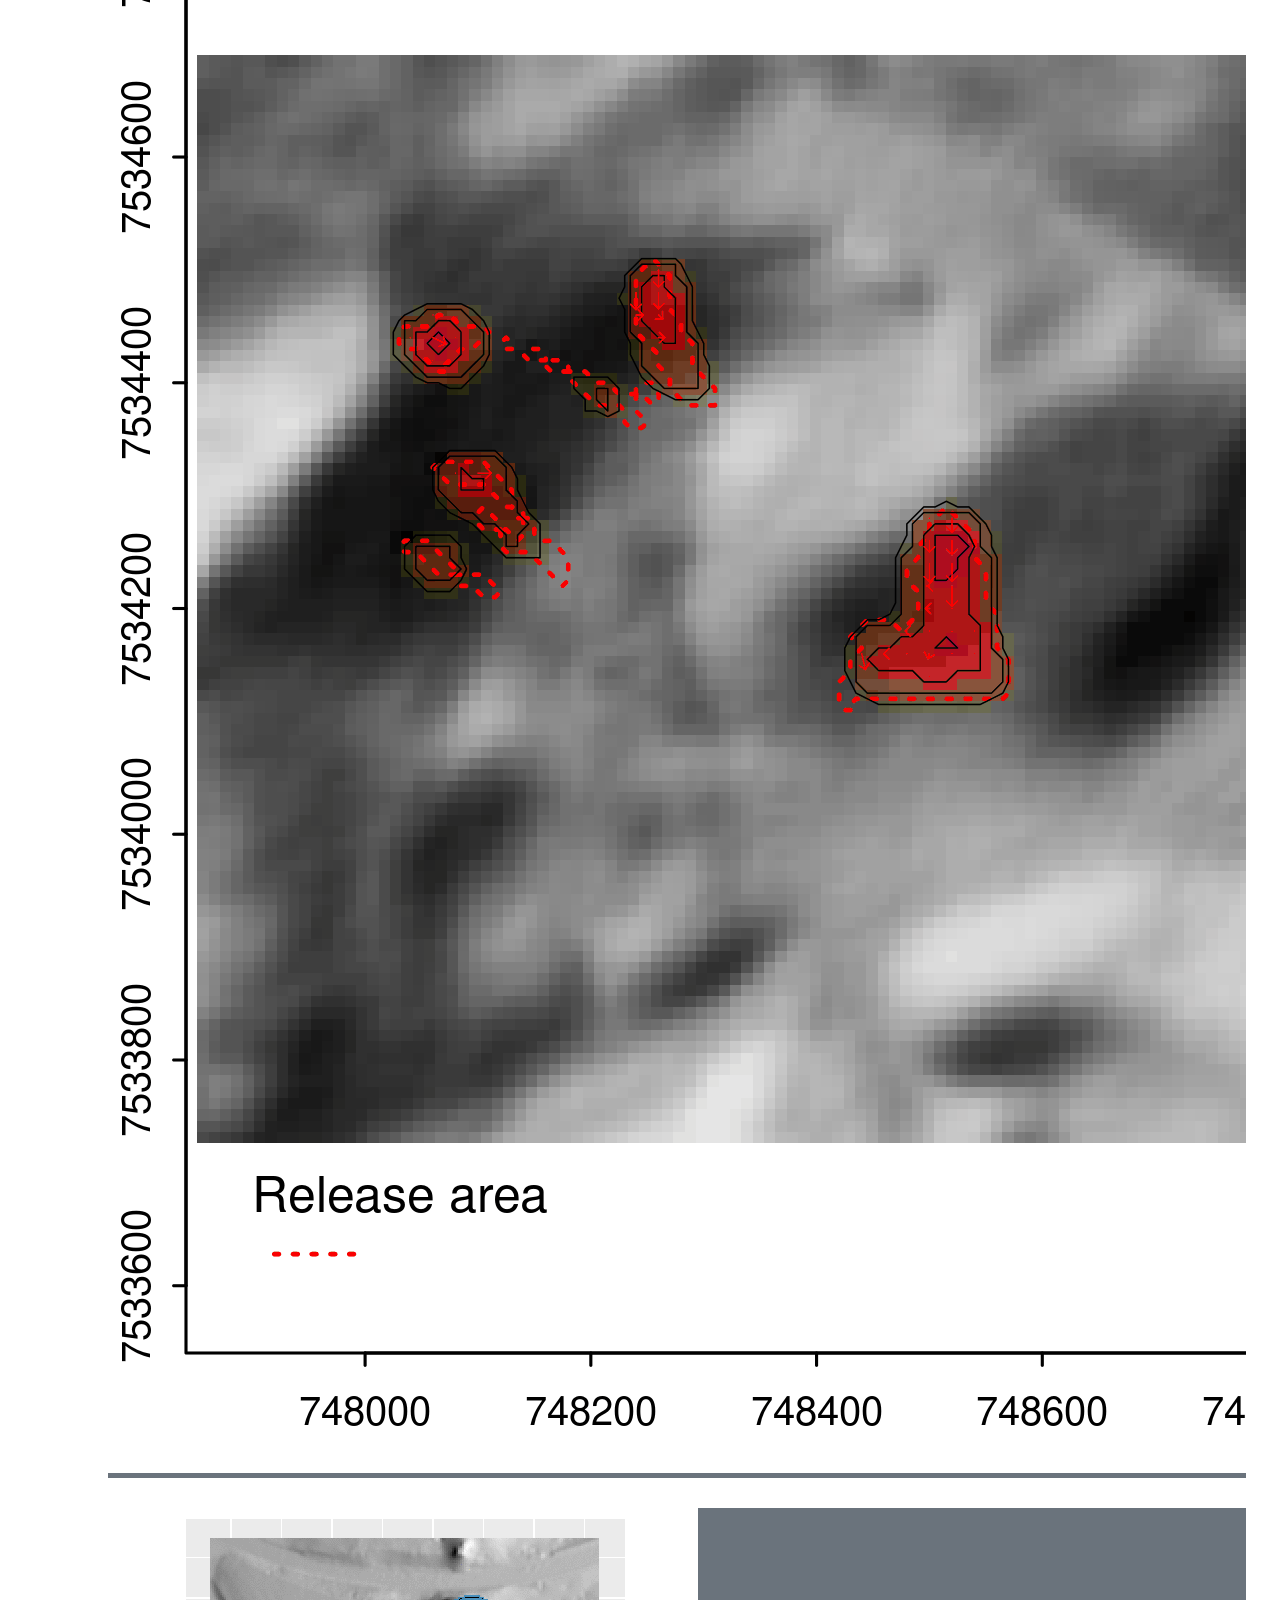
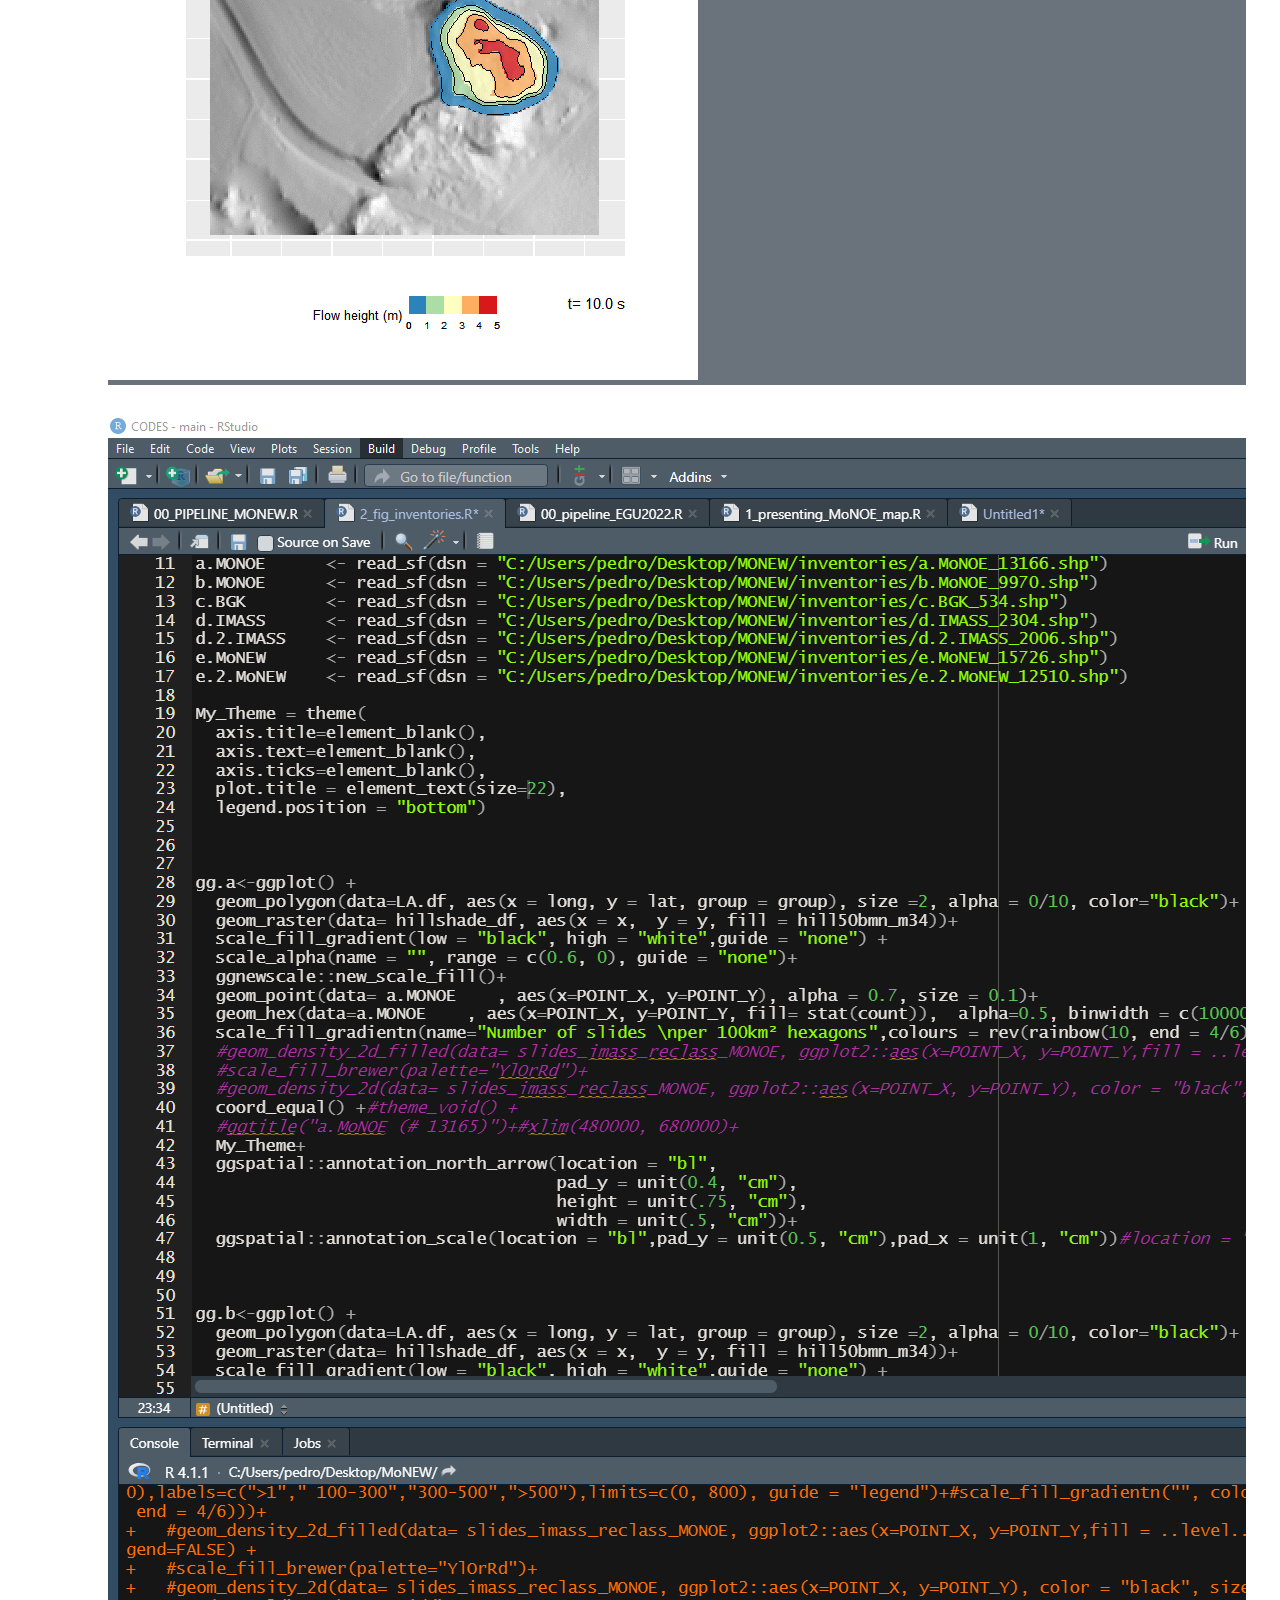
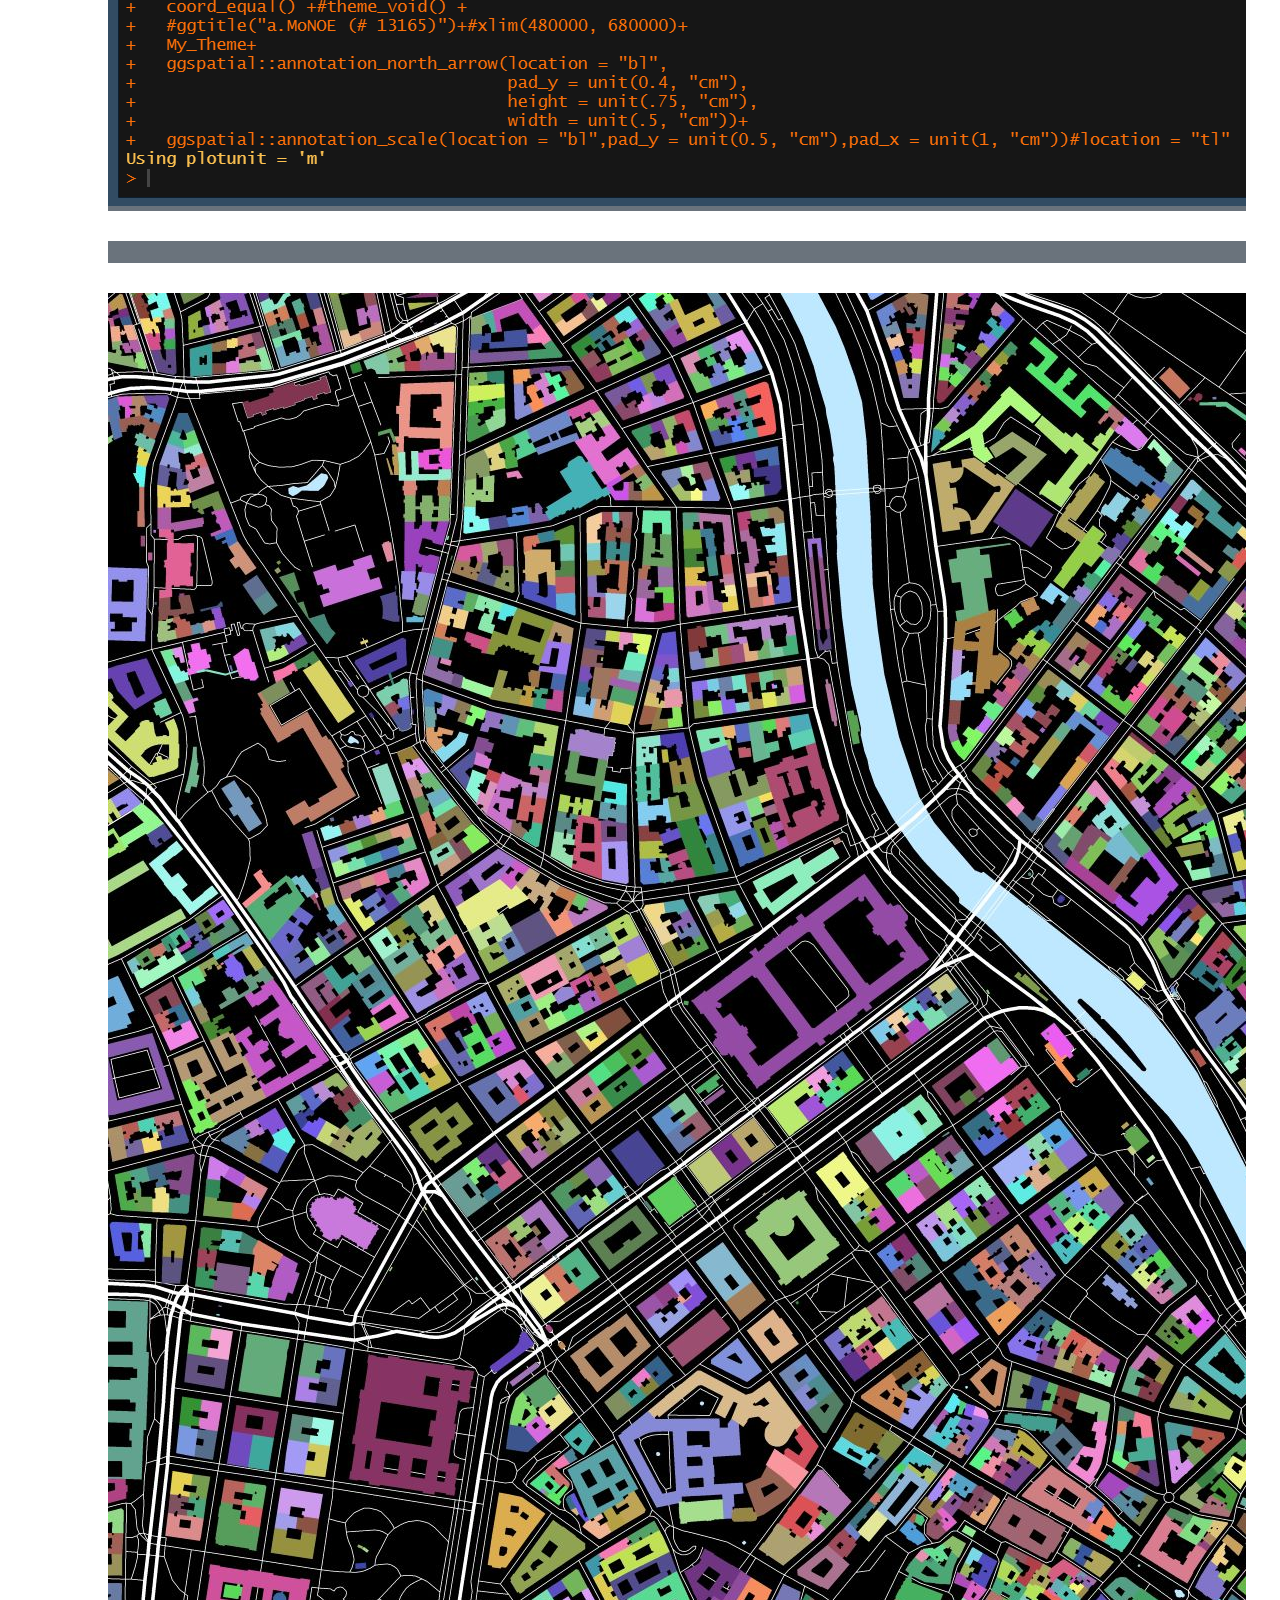
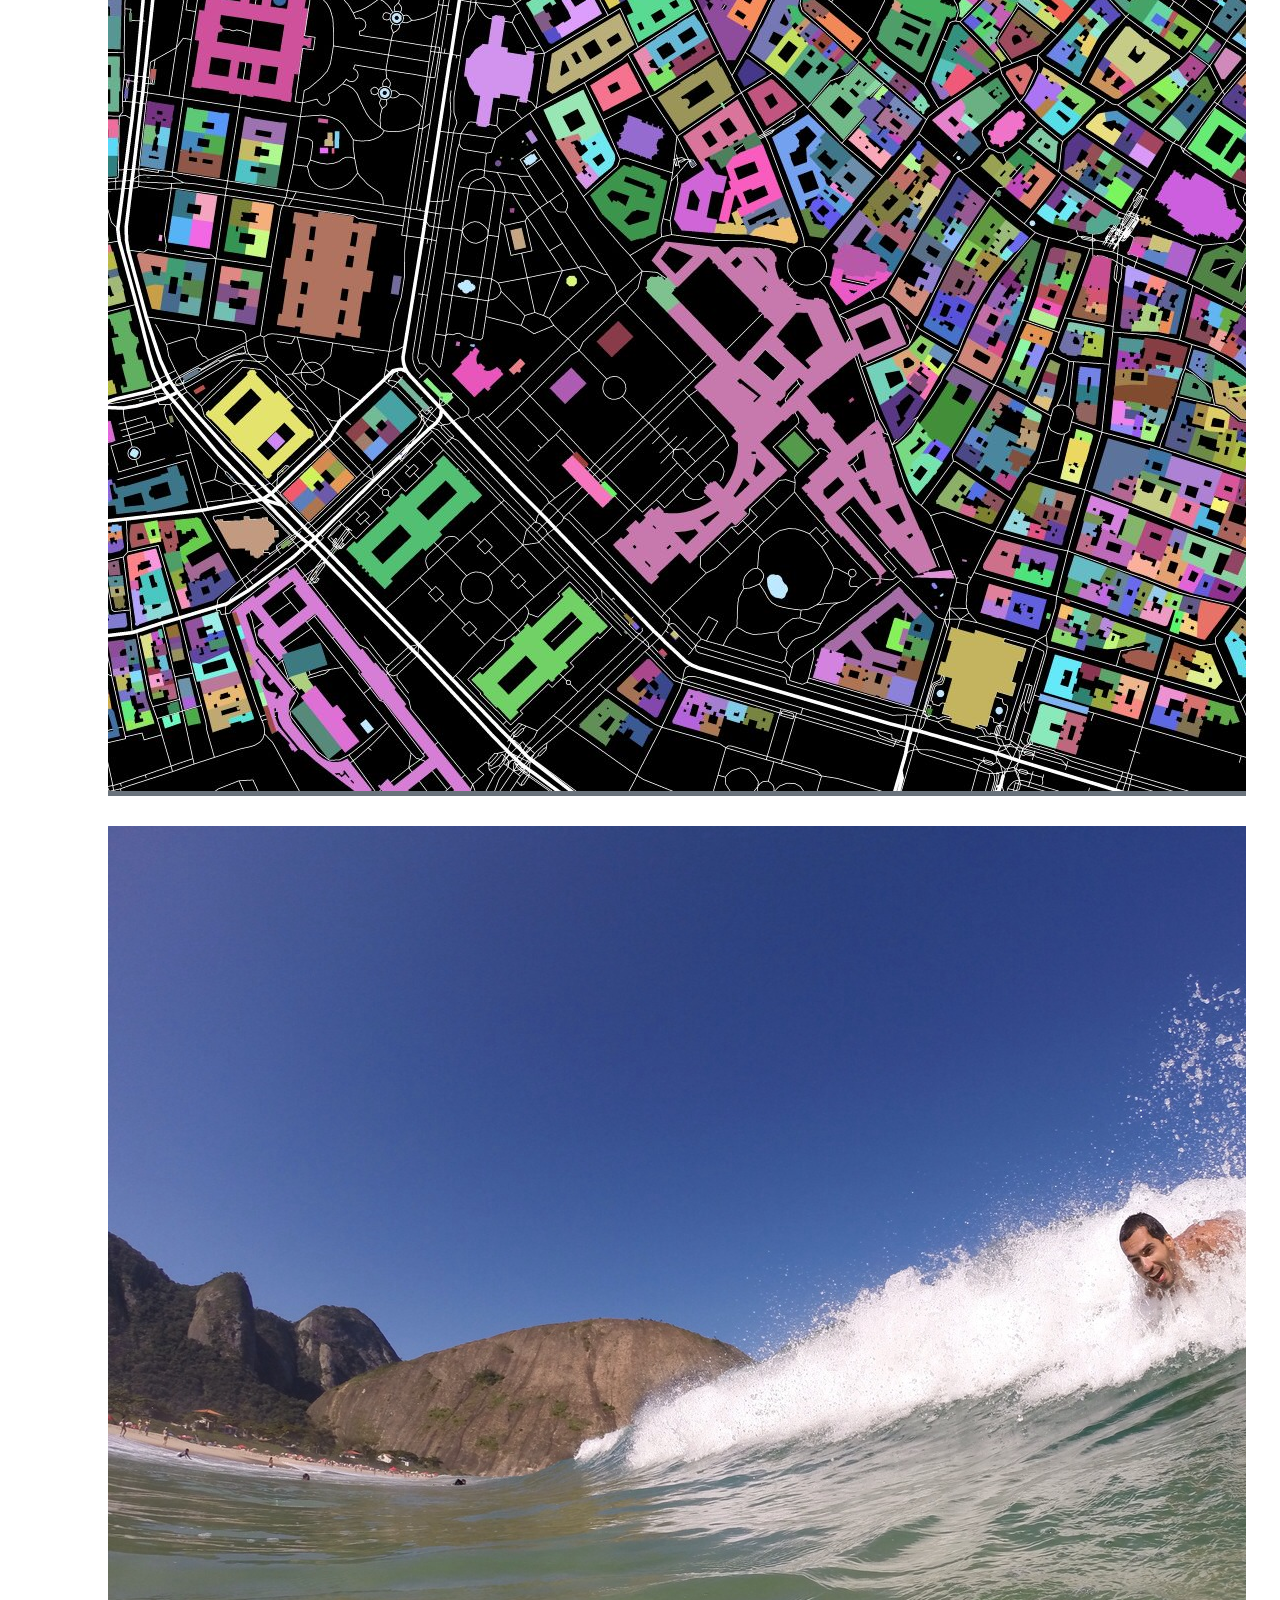
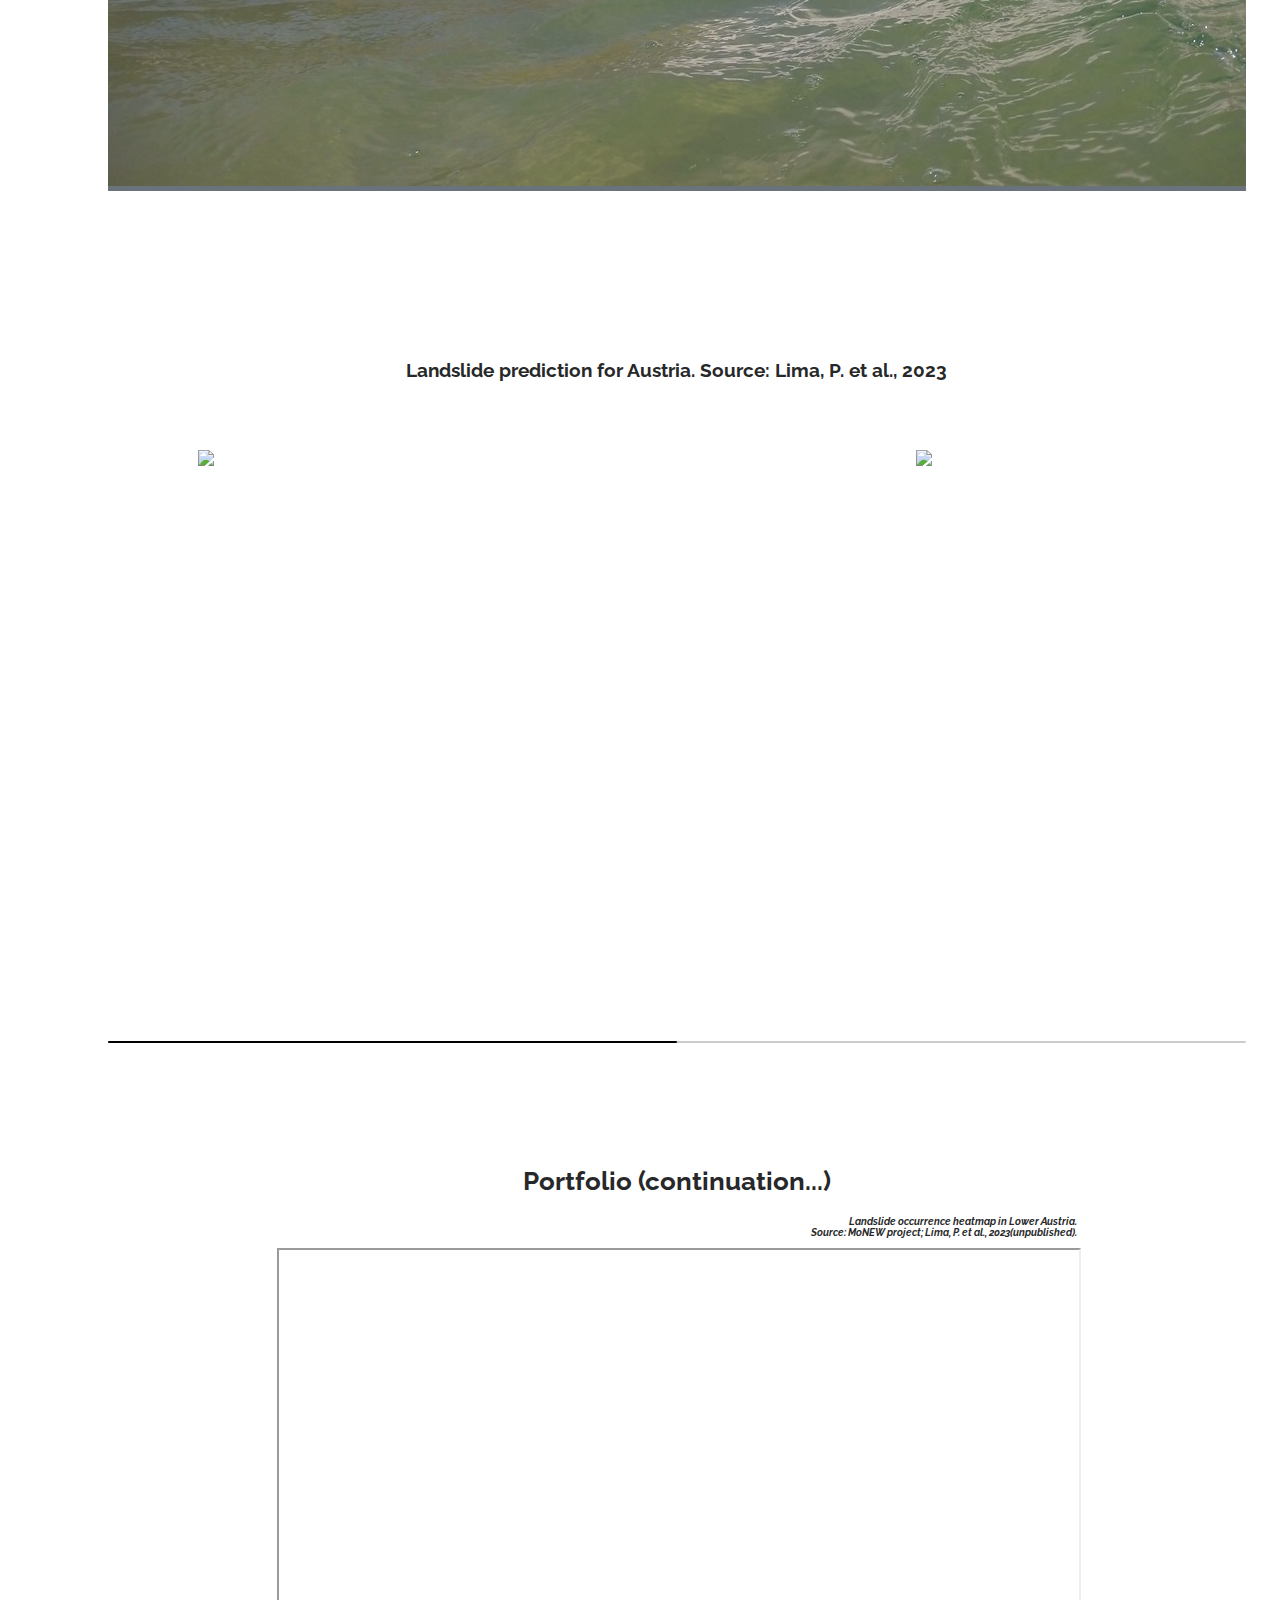
==== commit d3ce6e4b: "adds on" ====
--- a/index.html
+++ b/index.html
@@ -28,7 +28,7 @@
 
   <!-- Template Main CSS File -->
   <link href="assets/css/style.css" rel="stylesheet">
-
+  
   <!-- =======================================================
   * Template Name: MyResume - v4.7.0
   * Template URL: https://bootstrapmade.com/free-html-bootstrap-template-my-resume/
@@ -68,12 +68,12 @@
   <!-- ======= Hero Section ======= -->
   <section id="hero" class="d-flex flex-column justify-content-center">
     <div class="container" data-aos="zoom-in" data-aos-delay="0">
-      <h1>Pedro Lima</h1>
+      <h1>Pedro Henrique Muniz Lima</h1>
       <p>I am <span class="typed"
-          data-typed-items="a Researcher, Data Scientist, a GeoSpatial analyst, Curious and a lifelong learner"></span>
+          data-typed-items="a Researcher, Data Scientist, a data analyst, a GeoSpatial analyst, Curious and a lifelong learner"></span>
       </p>
       <div class="social-links">
-        <!--<a href="#" class="twitter"><i class="bx bxl-twitter"></i></a>-->
+        
         <a href="https://www.linkedin.com/in/pedrolima-ds/" class="linkedin"><i class="bx bxl-linkedin"></i></a>
         <a href="https://www.researchgate.net/profile/Pedro-Lima-2" class="">
           <iconify-icon icon="academicons:researchgate-square"></iconify-icon>
@@ -81,12 +81,12 @@
         <a href="https://orcid.org/0000-0003-2429-3752" class="">
           <iconify-icon icon="simple-icons:orcid"></iconify-icon>
         </a>
-        <a href="http://lattes.cnpq.br/6849485246299952" class="">
-          <iconify-icon icon="academicons:lattes-square"></iconify-icon>
-        </a>
+        <a href="http://lattes.cnpq.br/6849485246299952" class=""><iconify-icon icon="academicons:lattes-square"></iconify-icon> </a>
+        <a href="https://github.com/munizlimap15" class="github"><i class="bx bxl-github"></i></a>
         <!--<a href="https://pedrohe.shinyapps.io/Lima_et_al_2021/?_ga=2.152491193.1076844572.1668275855-447282967.1666541848" class=""><iconify-icon icon="vaadin:raster"></iconify-icon></a>-->
         <!--<a href="https://bookdown.org/pedrohe/fixed_effects_model_-_lima_et_al_2021/" class=""><iconify-icon icon="carbon:choropleth-map"></iconify-icon></a>-->
         <!--<a href="https://bookdown.org/pedrohe/mixed_effects_model_-_lima_et_al_2021/" class=""><iconify-icon icon="bx:map-alt"></iconify-icon></a>-->
+        <a href="https://pedrohe.shinyapps.io/Shinny_app_RioSlide/" class=""><iconify-icon icon="bx:map-alt"></iconify-icon></a>
       </div>
     </div>
   </section><!-- End Hero -->
@@ -263,7 +263,7 @@
 
         <div class="text-center">
           <button class="botao" type="action">
-            <a href="cv/CV_PEDRO_draft.pdf" title="Download resume"> <strong>Download resume - </strong> Short version
+            <a href="cv/PedroLima_CV_english.pdf" title="Download resume"> <strong>Download resume - </strong> Short version
               <!--<p style="color:rgb(0, 0, 0); font-size:12px; margin: 0px;">(still under construction)</p>-->
             </a></button>
 
@@ -928,8 +928,7 @@
 
         <div class="section-title">
           <h2>Portfolio</h2>
-          <p><i>(Under construction).</i></p>
-          <p><i>Just random pics at the moment.</i></p>
+          <p><i>- Under construction -</i></p>
         </div>
 
         <div class="row">
@@ -1056,12 +1055,12 @@
 
           <div class="col-lg-4 col-md-6 portfolio-item filter-web">
             <div class="portfolio-wrap">
-              <img src="assets/img/Wien_test_142.jpg" class="img-fluid" alt="">
+              <img src="assets/img/Tyrol_Innsbruck-Land.png" class="img-fluid" alt="">
               <div class="portfolio-info">
                 <h4>test</h4>
                 <p>Card</p>
                 <div class="portfolio-links">
-                  <a href="assets/img/Wien_test_142.jpg" data-gallery="portfolioGallery" class="portfolio-lightbox"
+                  <a href="assets/img/Wien_test_142.png" data-gallery="portfolioGallery" class="portfolio-lightbox"
                     title=""><i class="bx bx-plus"></i></a>
                 </div>
               </div>
@@ -1101,14 +1100,88 @@
       </div>
     </section><!-- End Portfolio Section -->
 
+
+
+
+
+
+    
+ <!-- ======= Services Section ======= -->
+ <section id="services" class="services">
+  <div class="container" data-aos="fade-up">
+
+    <div class="section-title">
+      <h3>Landslide prediction for Austria. Source: Lima, P. et al., 2023</h3>
+      
+      <div class="container">
+        <div class="slider-wrapper">
+<button id="prev-slide" class="slide-button material-symbols-rounded">
+  <
+  </button>
+  <ul class="image-list">
+<img class="image-item" src="assets/img/Lower Austria_Scheibbs.png"     alt="Image A" />
+<img class="image-item" src="assets/img/Salzburg_Zell am See.png"       alt="Image B" />
+<img class="image-item" src="assets/img/Styria_Leoben.png"              alt="Image C" />
+<img class="image-item" src="assets/img/Tyrol_Innsbruck-Land.png"       alt="Image D" />
+<img class="image-item" src="assets/img/Upper Austria_Vöcklabruck.png"  alt="Image E" />
+<img class="image-item" src="assets/img/Vienna_Wien(Stadt).png"         alt="Image F" />
+<img class="image-item" src="assets/img/Vorarlberg_Bludenz.png"         alt="Image G" />
+<img class="image-item" src="assets/img/Burgeland_Oberwart.png"         alt="Image H" />
+<img class="image-item" src="assets/img/Carinthia_Völkermarkt.png"      alt="Image I" />
+</ul>
+<button id="next-slide" class="slide-button material-symbols-rounded">
+  >
+</button>
+</div>
+<div class="slider-scrollbar">
+<div class="scrollbar-track">
+  <div class="scrollbar-thumb"></div>
+</div>
+
+</div>
+    </div>
+
+  </div>
+</section><!-- End Services Section -->
+
+
+
+
+
+
+
+
+
+
+
+
+
+
+
+
+
+
+
+
+
+
+
+
+
+      
+
+
+
+
+
+
     <div class="iframe-container">
       <h2>Portfolio (continuation...)</h2>
       <h3>Landslide occurrence heatmap in Lower Austria.<br> Source: MoNEW project; Lima, P. et al., 2023(unpublished).</h3>
       <iframe src="https://munizlimap15.github.io/Pedrolima/invent_heatmap.html" width="800" height="600"></iframe>
     </div>
    
-
-
+   
     <!-- ======= Contact Section ======= -->
     <section id="contact123" class="contact123">
       <div class="container123" data-aos="fade-up">
@@ -1158,6 +1231,9 @@
         </div>
 
       </div>
+
+      
+
     </section><!-- End Contact Section -->
 
 
@@ -1165,10 +1241,10 @@
     <!-- ======= Footer ======= -->
     <footer id="footer">
       <div class="container">
-        <h3>Pedro Lima</h3>
+        <h3>Pedro Henrique Muniz Lima</h3>
         <!--<p>Some text here.</p>-->
         <div class="social-links">
-          <!--<a href="#" class="twitter"><i class="bx bxl-twitter"></i></a>-->
+          <a href="https://github.com/munizlimap15" class="github"><i class="bx bxl-github"></i></a>
           <!--<a href="#" class="facebook"><i class="bx bxl-facebook"></i></a>-->
           <!--<a href="#" class="instagram"><i class="bx bxl-instagram"></i></a>-->
 
@@ -1179,9 +1255,8 @@
           <a href="https://orcid.org/0000-0003-2429-3752" class="">
             <iconify-icon icon="simple-icons:orcid"></iconify-icon>
           </a>
-          <a href="http://lattes.cnpq.br/6849485246299952" class="">
-            <iconify-icon icon="academicons:lattes-square"></iconify-icon>
-          </a>
+          <a href="http://lattes.cnpq.br/6849485246299952" class=""> <iconify-icon icon="academicons:lattes-square"></iconify-icon> </a>
+          <a href="https://pedrohe.shinyapps.io/Shinny_app_RioSlide/" class=""><iconify-icon icon="bx:map-alt"></iconify-icon></a>
         </div>
         <div class="copyright">
           &copy; Copyright <span>MyResume</span>. All Rights Reserved
--- a/assets/css/style.css
+++ b/assets/css/style.css
@@ -1162,7 +1162,9 @@
   height: 100%;
   width: 100%;
 }
-
+.paperTitle {
+  color: #605757;
+}
 /* Style the button that is used to open and close the collapsible content */
 .collapsible {
   background-color: #0563bb;;
@@ -1209,4 +1211,135 @@
 .portfolio-text {
   text-align: justify;
   padding-top: 16px;
+}
+
+/*--------------------------------------------------------------
+# iframe Container
+--------------------------------------------------------------*/
+.iframe-container h2 {
+  font-size: 26px;
+  font-weight: bold;
+  margin-bottom: 20px;
+  text-align: center;
+}
+
+.iframe-container {
+  width: 800px;
+  margin: 0 auto;
+  text-align: center;
+}
+.iframe-container h3 {
+  font-size: 10px;
+  font-style: italic;
+  margin-bottom: 10px;
+  text-align: right; /* Center the description */
+}
+
+
+
+.slider-wrapper .slide-button {
+  position: absolute;
+  top: 50%;
+  outline: none;
+  border: none;
+  height: 50px;
+  width: 50px;
+  z-index: 5;
+  color: #fff;
+  display: flex;
+  cursor: pointer;
+  font-size: 2.2rem;
+  background: #000;
+  align-items: center;
+  justify-content: center;
+  border-radius: 50%;
+  transform: translateY(-50%);
+}
+.slider-wrapper .slide-button:hover {
+  background: #404040;
+}
+.slider-wrapper .slide-button#prev-slide {
+  left: -25px;
+  display: none;
+}
+.slider-wrapper .slide-button#next-slide {
+  right: -25px;
+}
+.slider-wrapper .image-list {
+  display: grid;
+  grid-template-columns: repeat(10, 1fr);
+  gap: 18px;
+  font-size: 0;
+  list-style: none;
+  margin-bottom: 30px;
+  overflow-x: auto;
+  scrollbar-width: none;
+}
+.slider-wrapper .image-list::-webkit-scrollbar {
+  display: none;
+}
+.slider-wrapper .image-list .image-item {
+  width: 600px;
+  
+  object-fit: cover;
+  margin: 50px;
+}
+.container .slider-scrollbar {
+  height: 24px;
+  width: 100%;
+  display: flex;
+  align-items: center;
+}
+.slider-scrollbar .scrollbar-track {
+  background: #ccc;
+  width: 100%;
+  height: 2px;
+  display: flex;
+  align-items: center;
+  border-radius: 4px;
+  position: relative;
+}
+.slider-scrollbar:hover .scrollbar-track {
+  height: 4px;
+}
+.slider-scrollbar .scrollbar-thumb {
+  position: absolute;
+  background: #000;
+  top: 0;
+  bottom: 0;
+  width: 50%;
+  height: 100%;
+  cursor: grab;
+  border-radius: inherit;
+}
+.slider-scrollbar .scrollbar-thumb:active {
+  cursor: grabbing;
+  height: 8px;
+  top: -2px;
+}
+.slider-scrollbar .scrollbar-thumb::after {
+  content: "";
+  position: absolute;
+  left: 0;
+  right: 0;
+  top: -10px;
+  bottom: -10px;
+}
+/* Styles for mobile and tablets */
+@media only screen and (max-width: 1023px) {
+  .slider-wrapper .slide-button {
+    display: none !important;
+  }
+  .slider-wrapper .image-list {
+    gap: 10px;
+    margin-bottom: 15px;
+    scroll-snap-type: x mandatory;
+  }
+  .slider-wrapper .image-list .image-item {
+    width: 720px;
+    height: 600px;
+  }
+  .slider-scrollbar .scrollbar-thumb {
+    width: 20%;
+  }
 }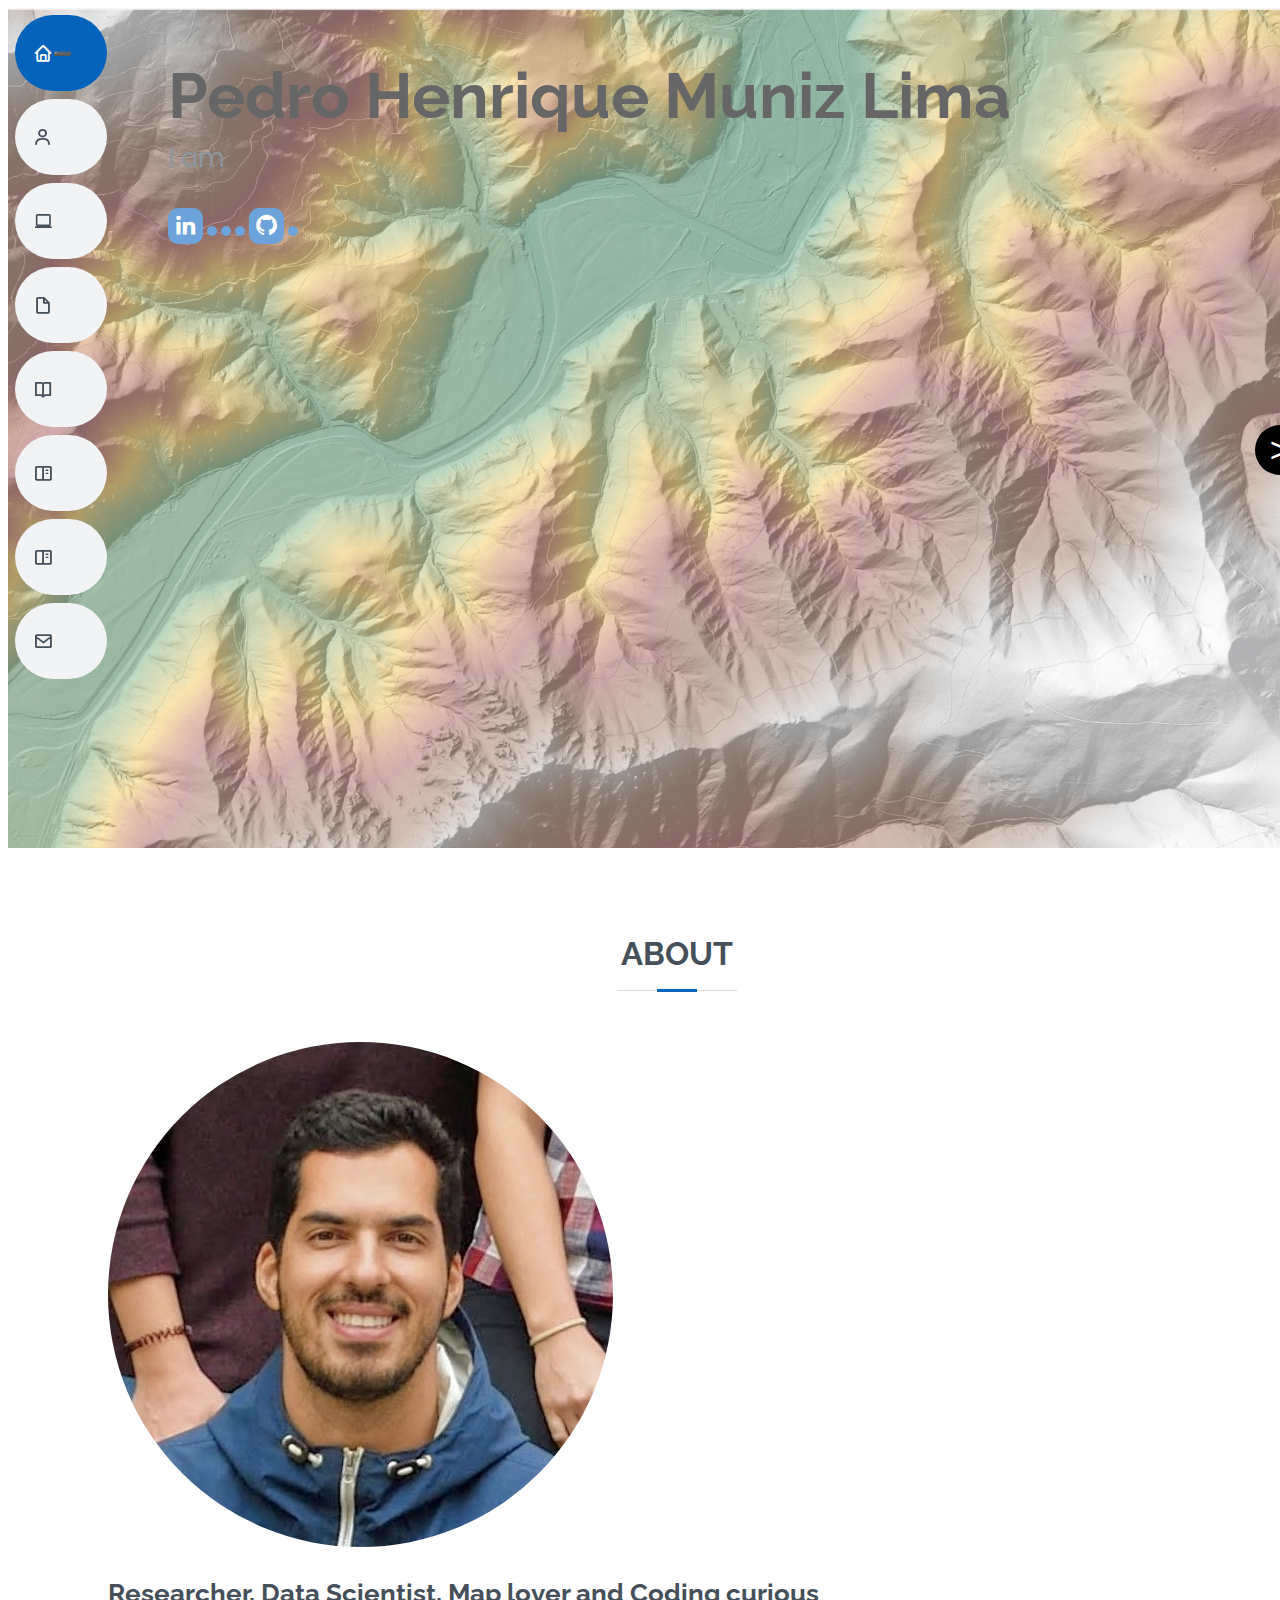
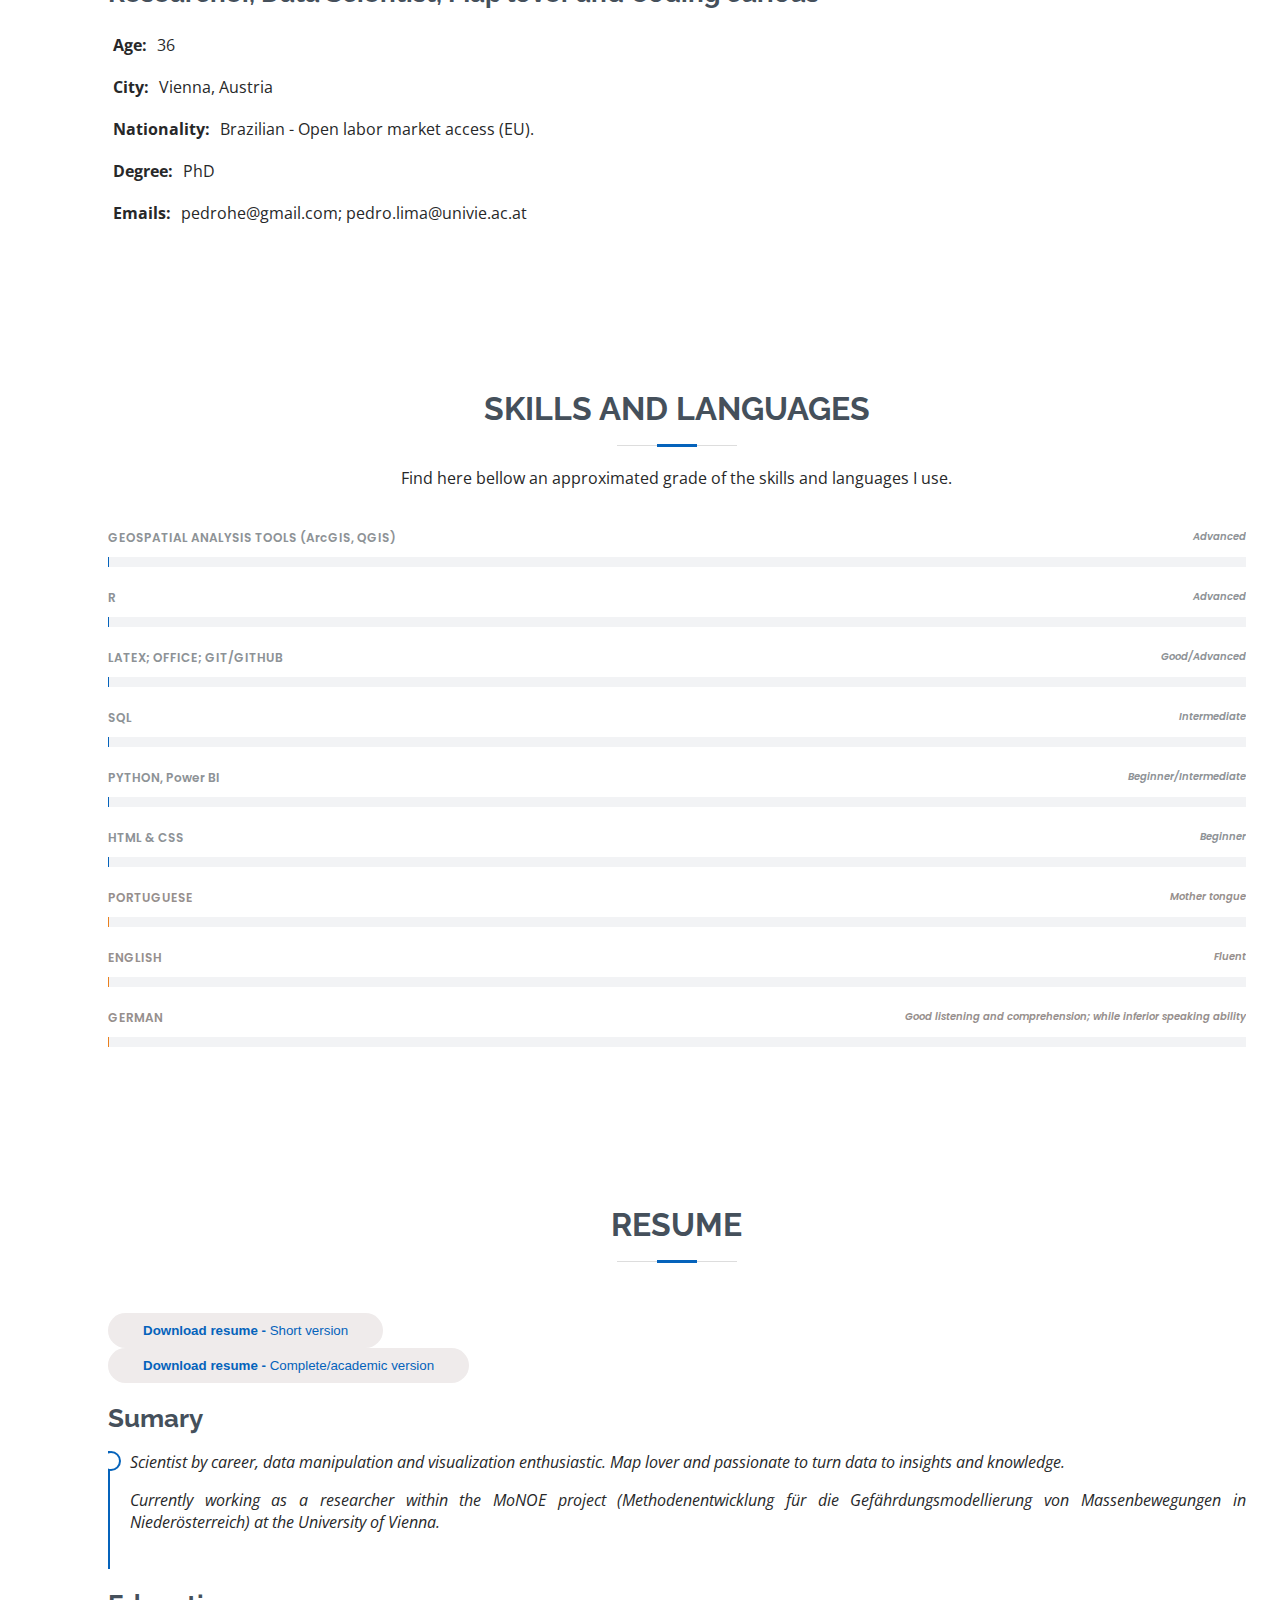
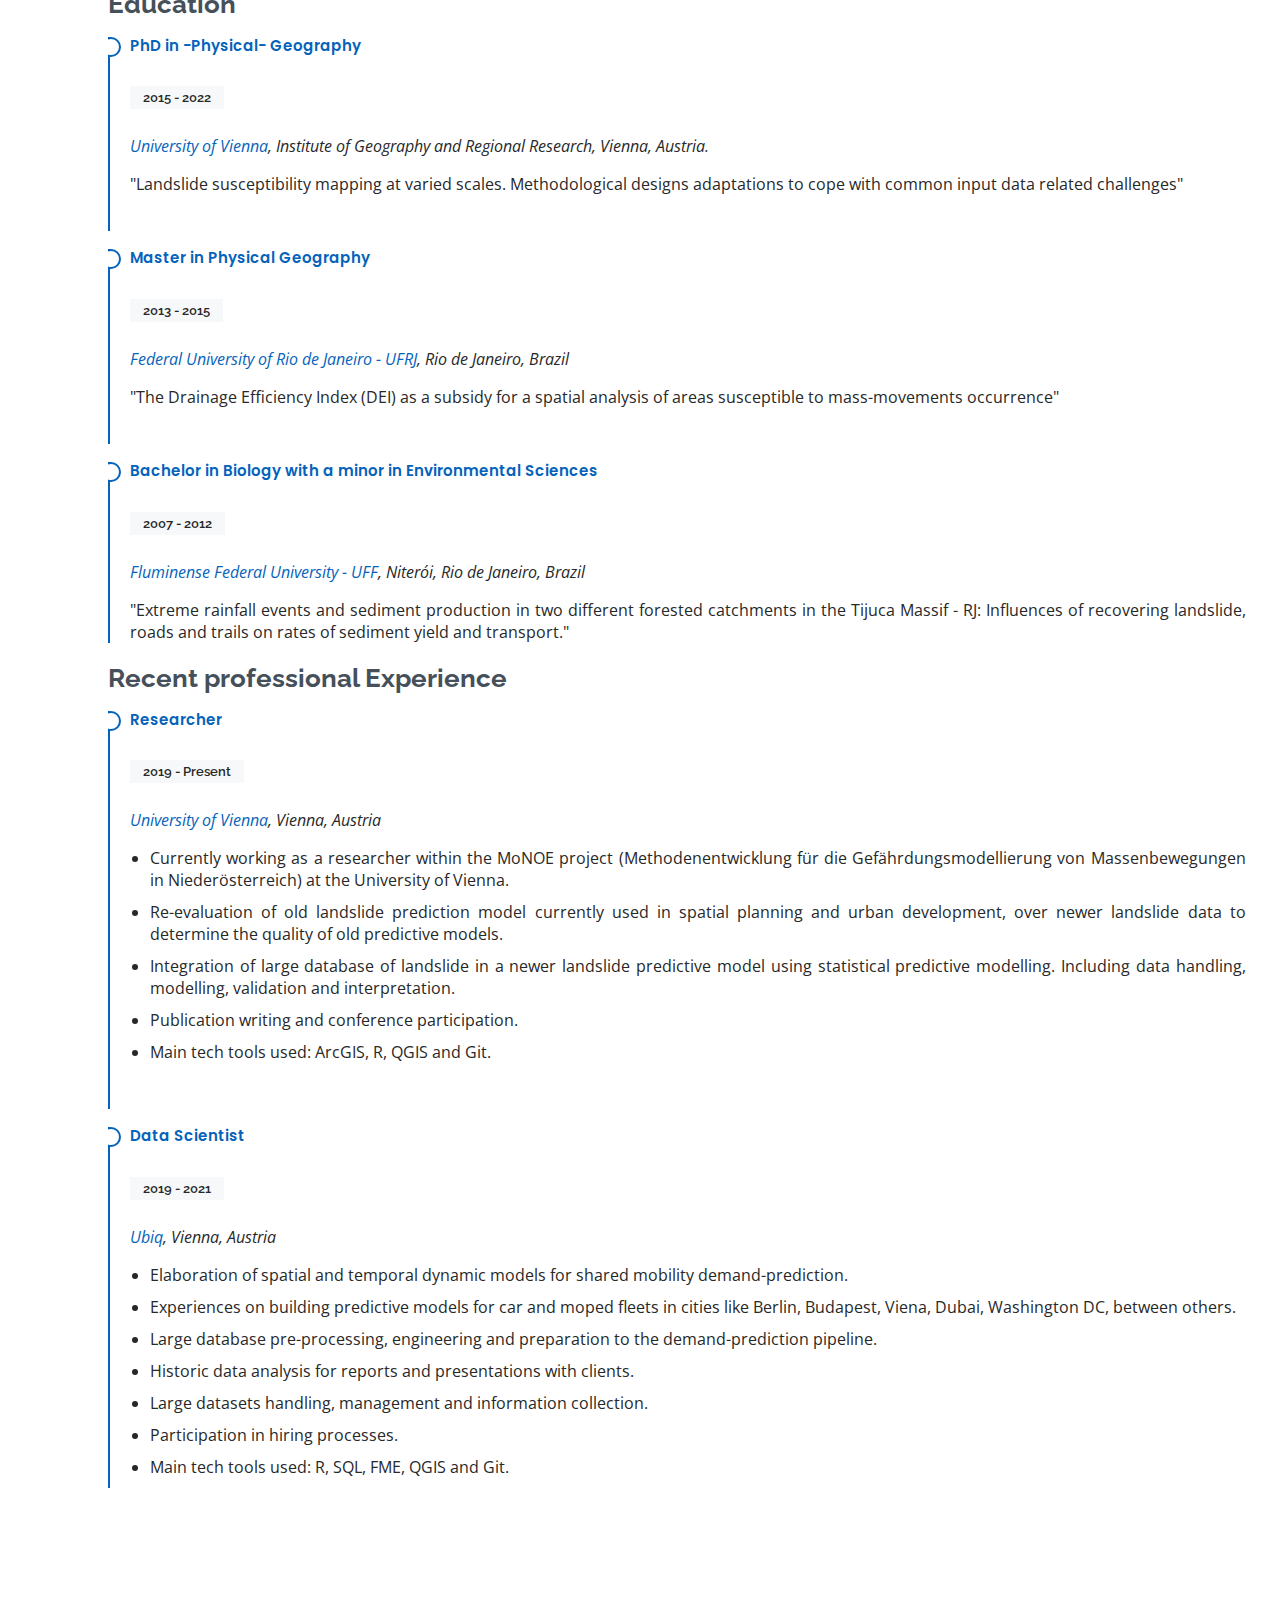
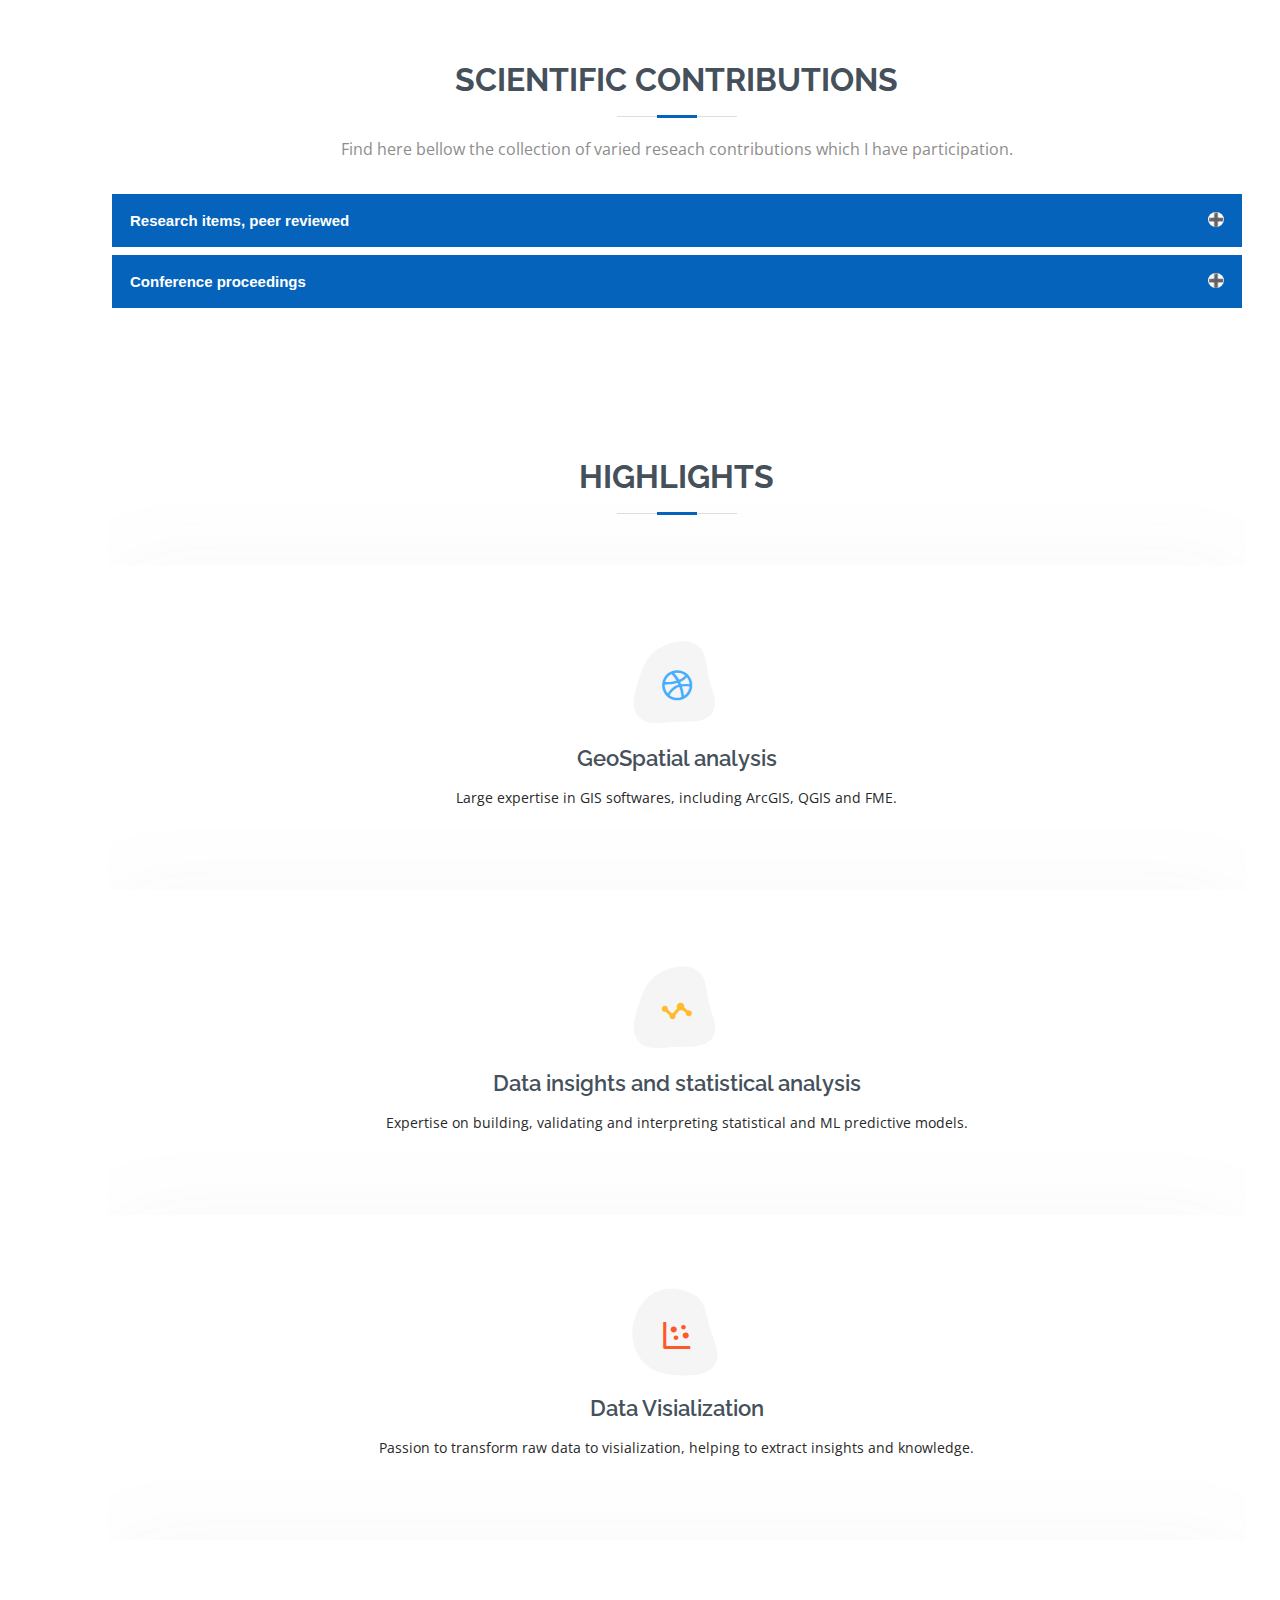
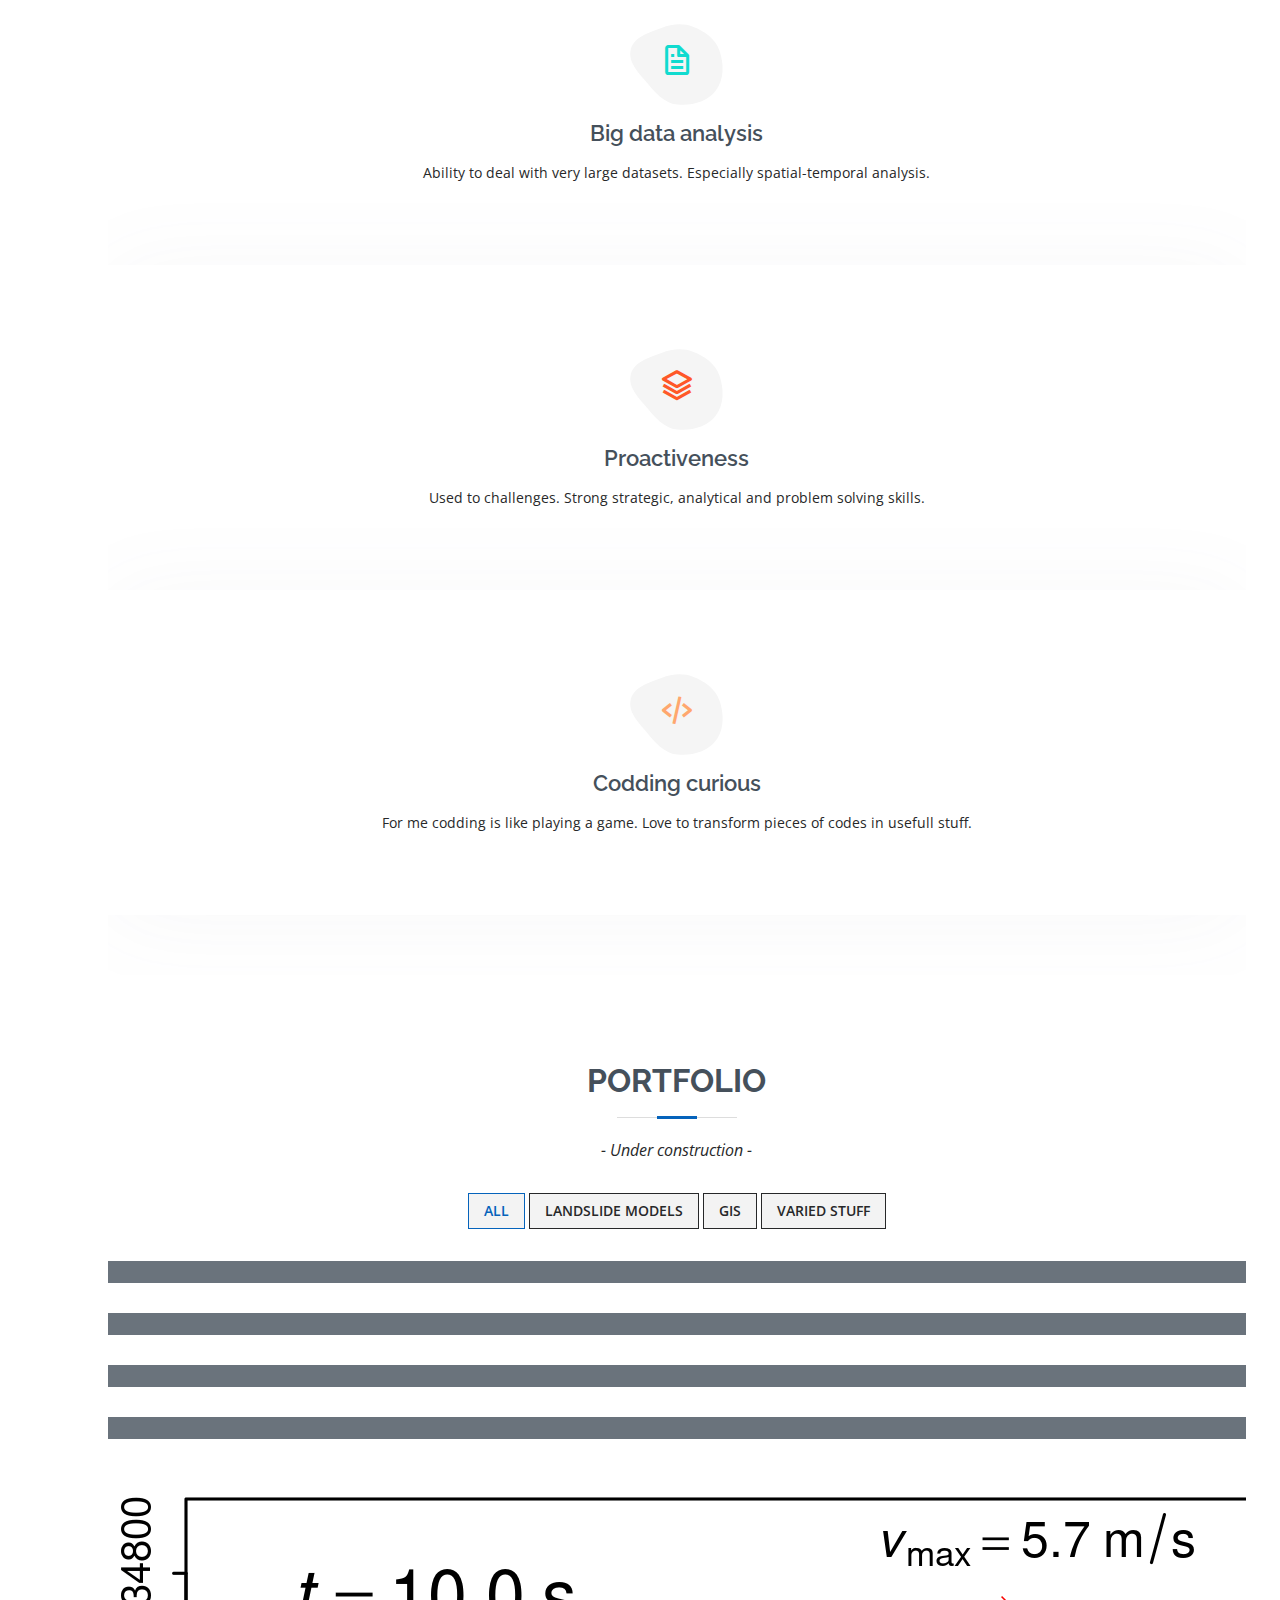
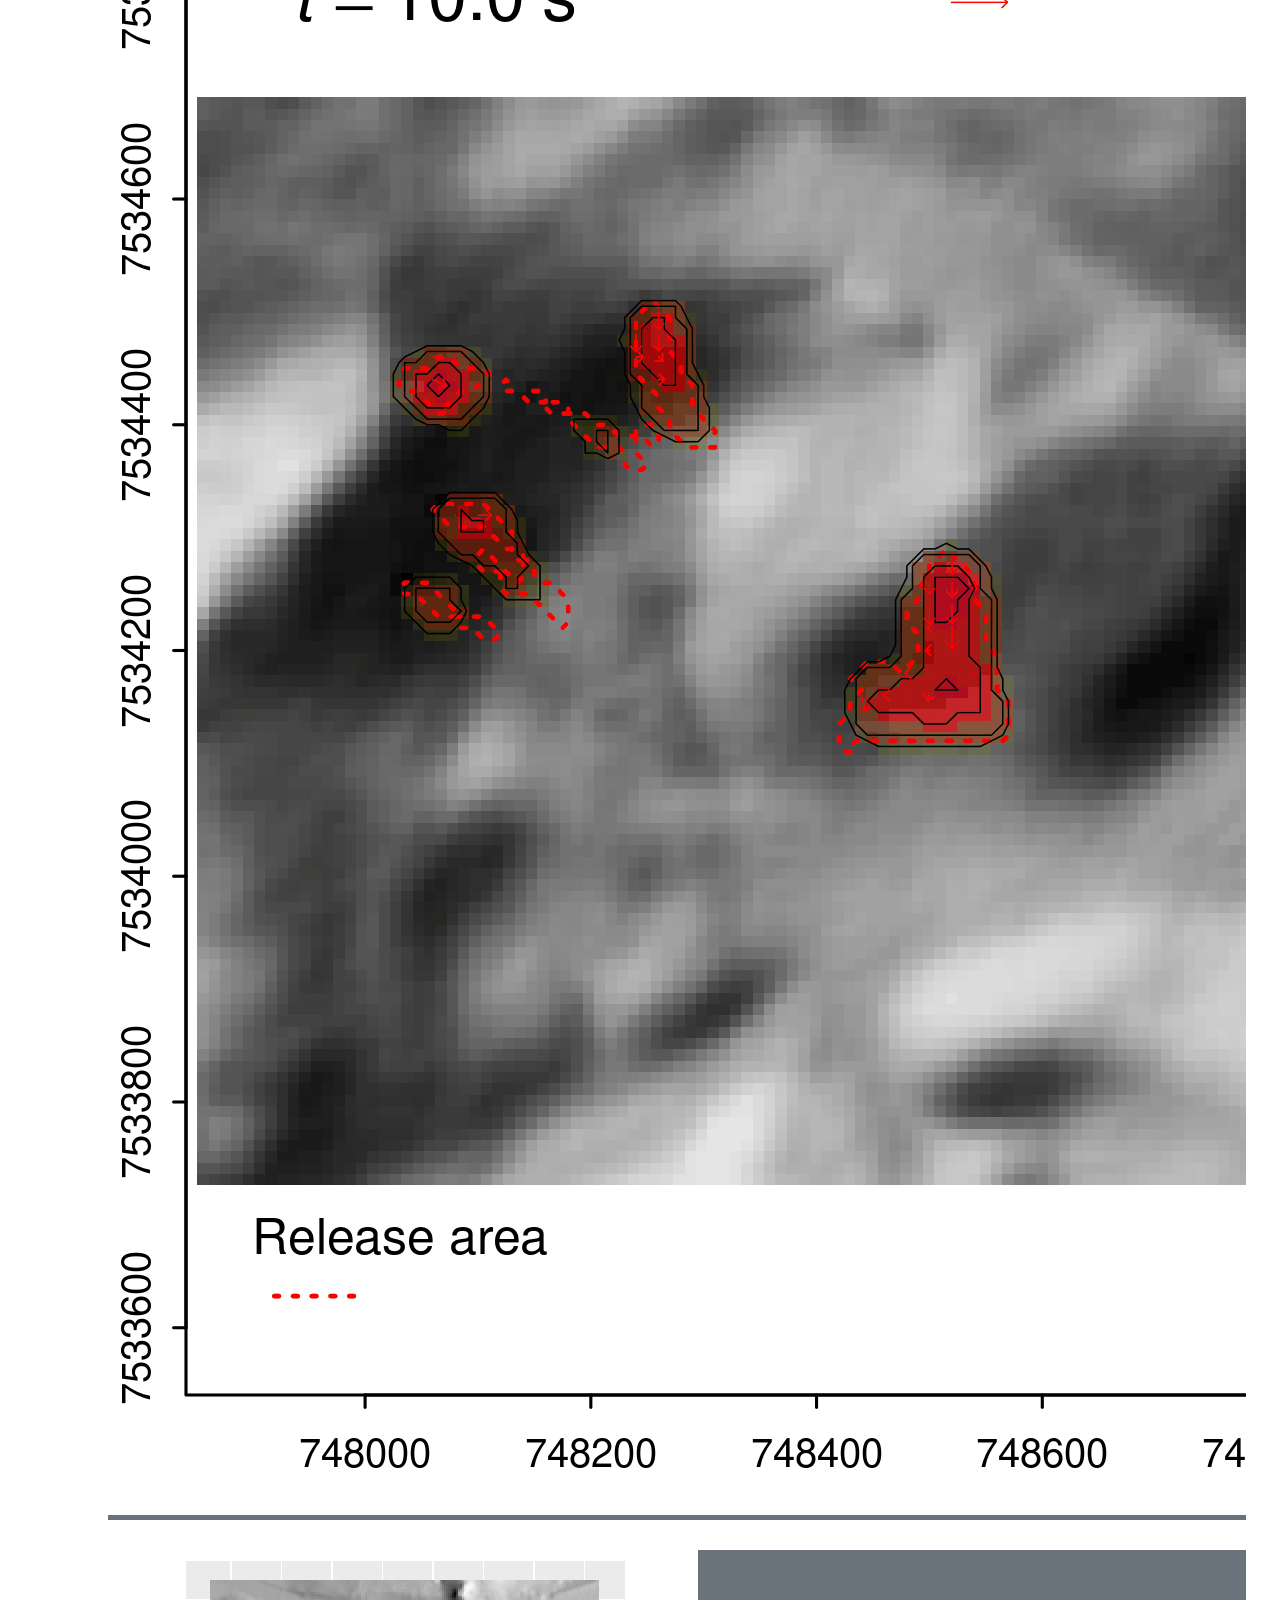
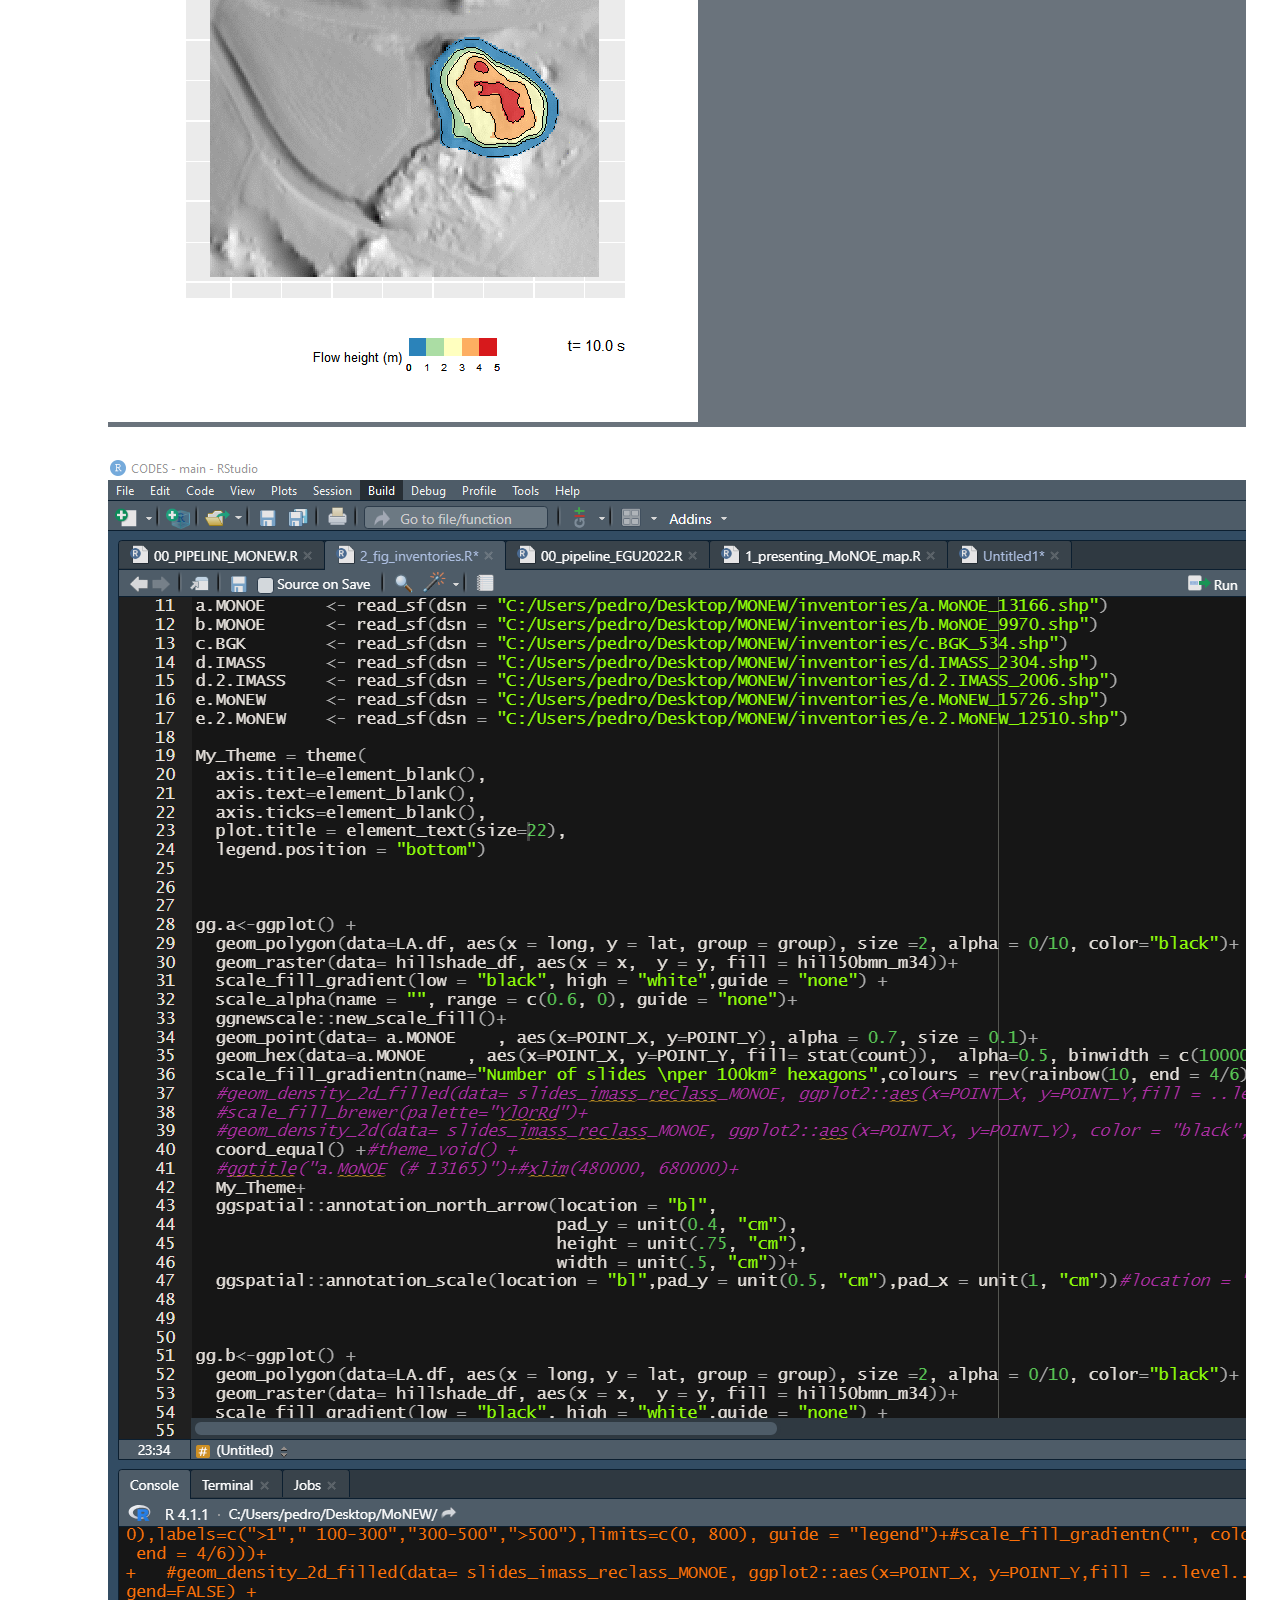
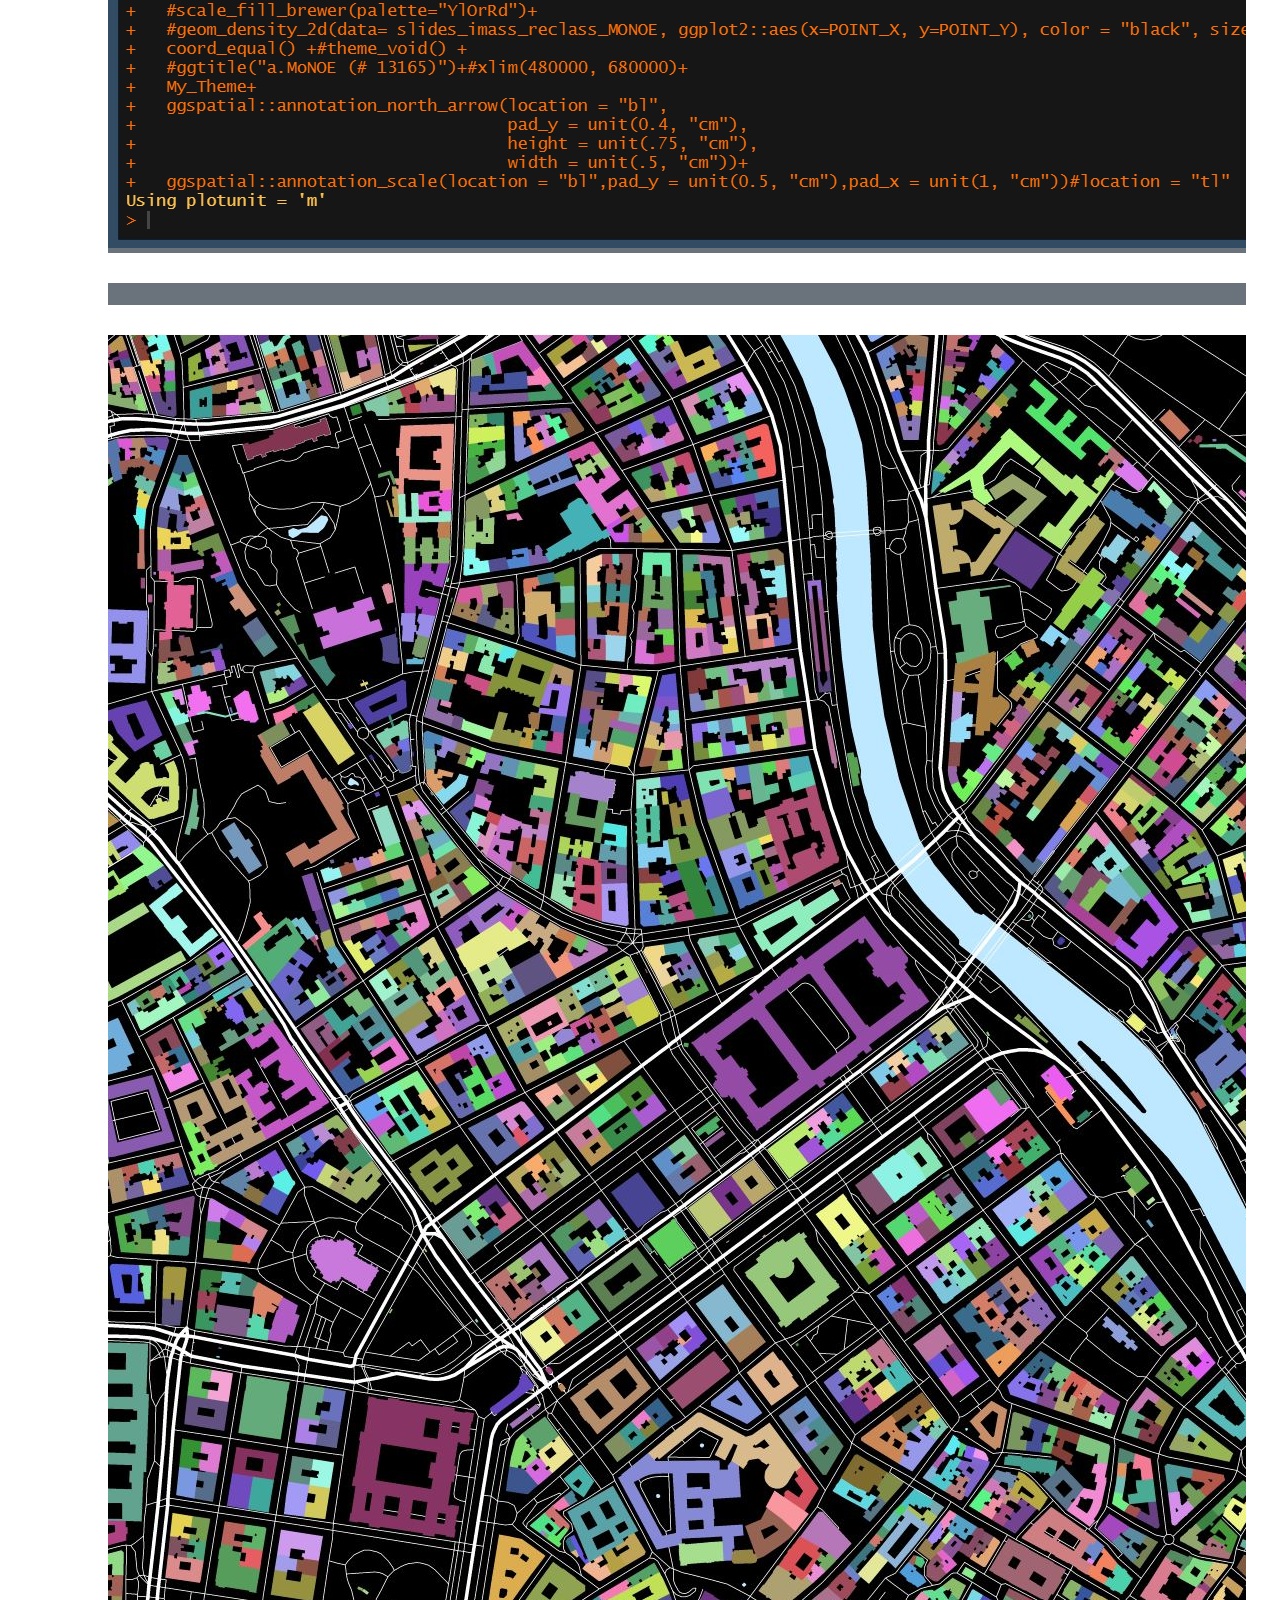
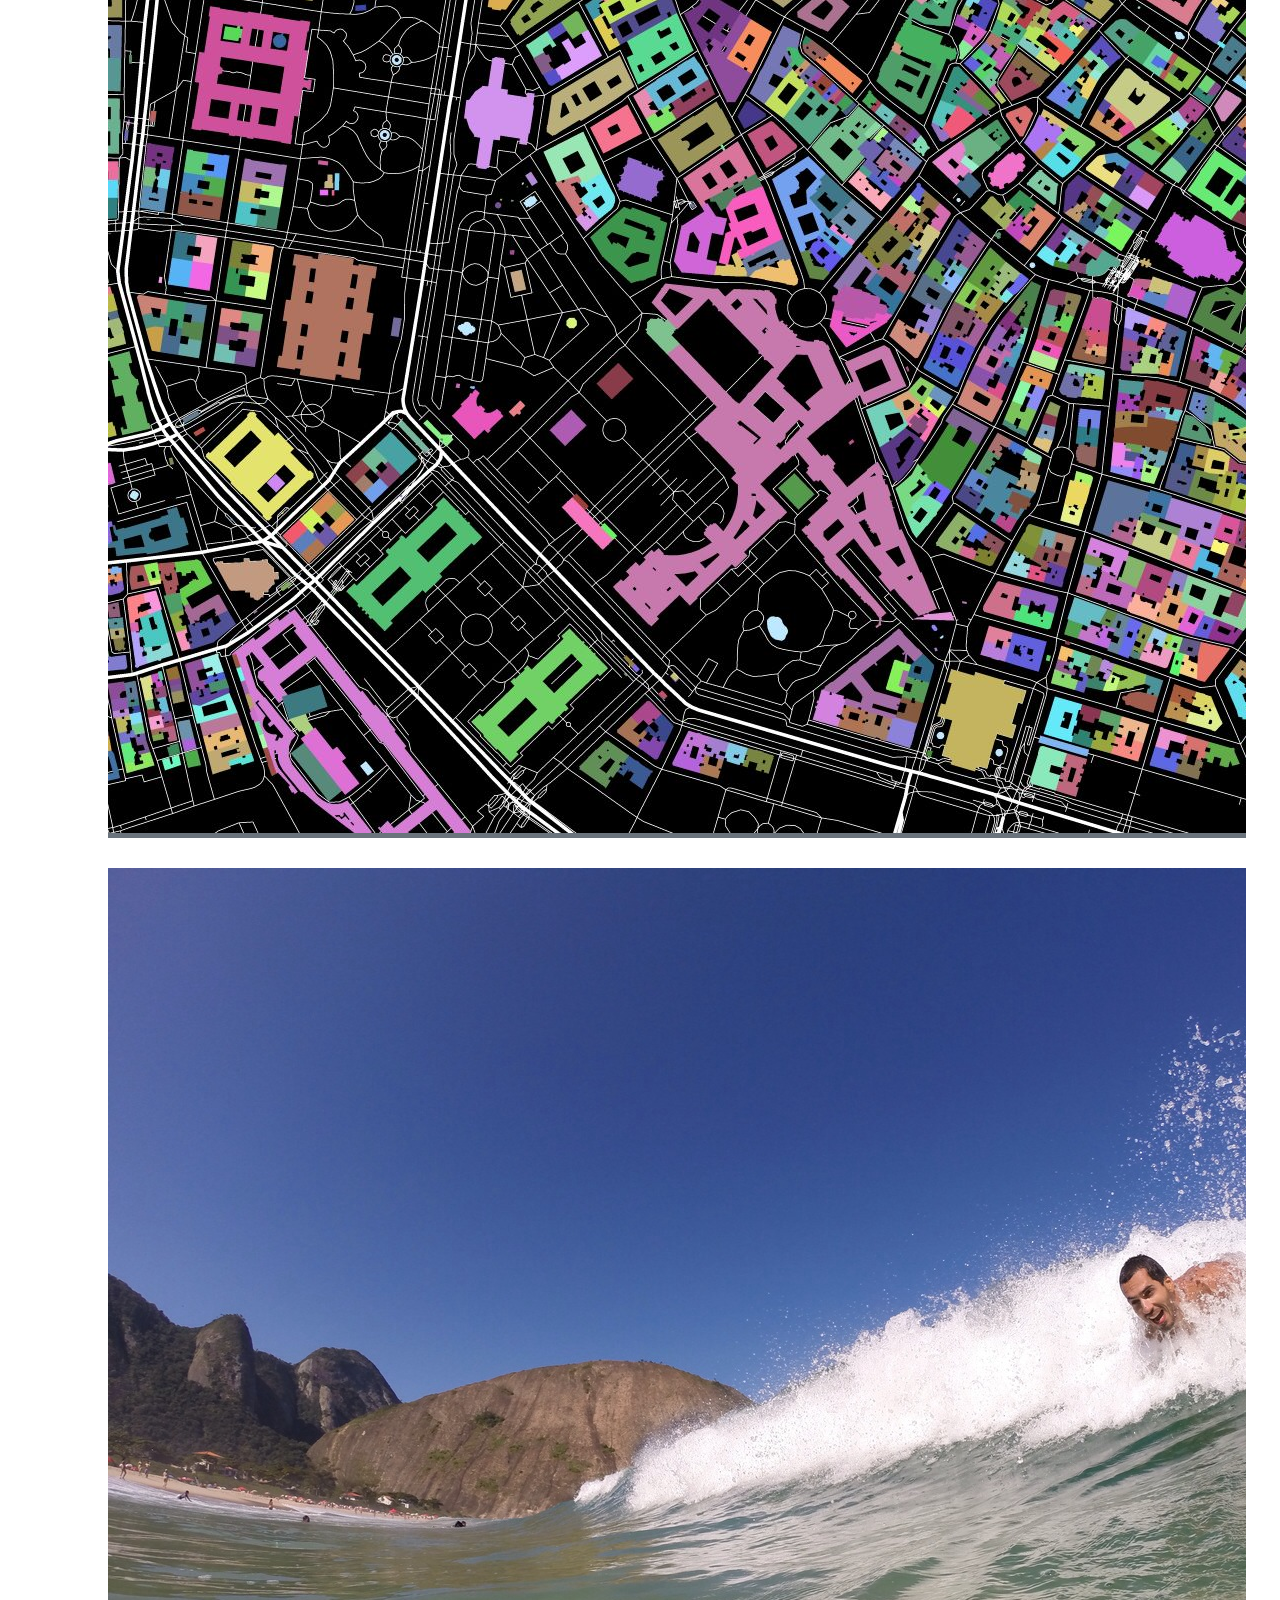
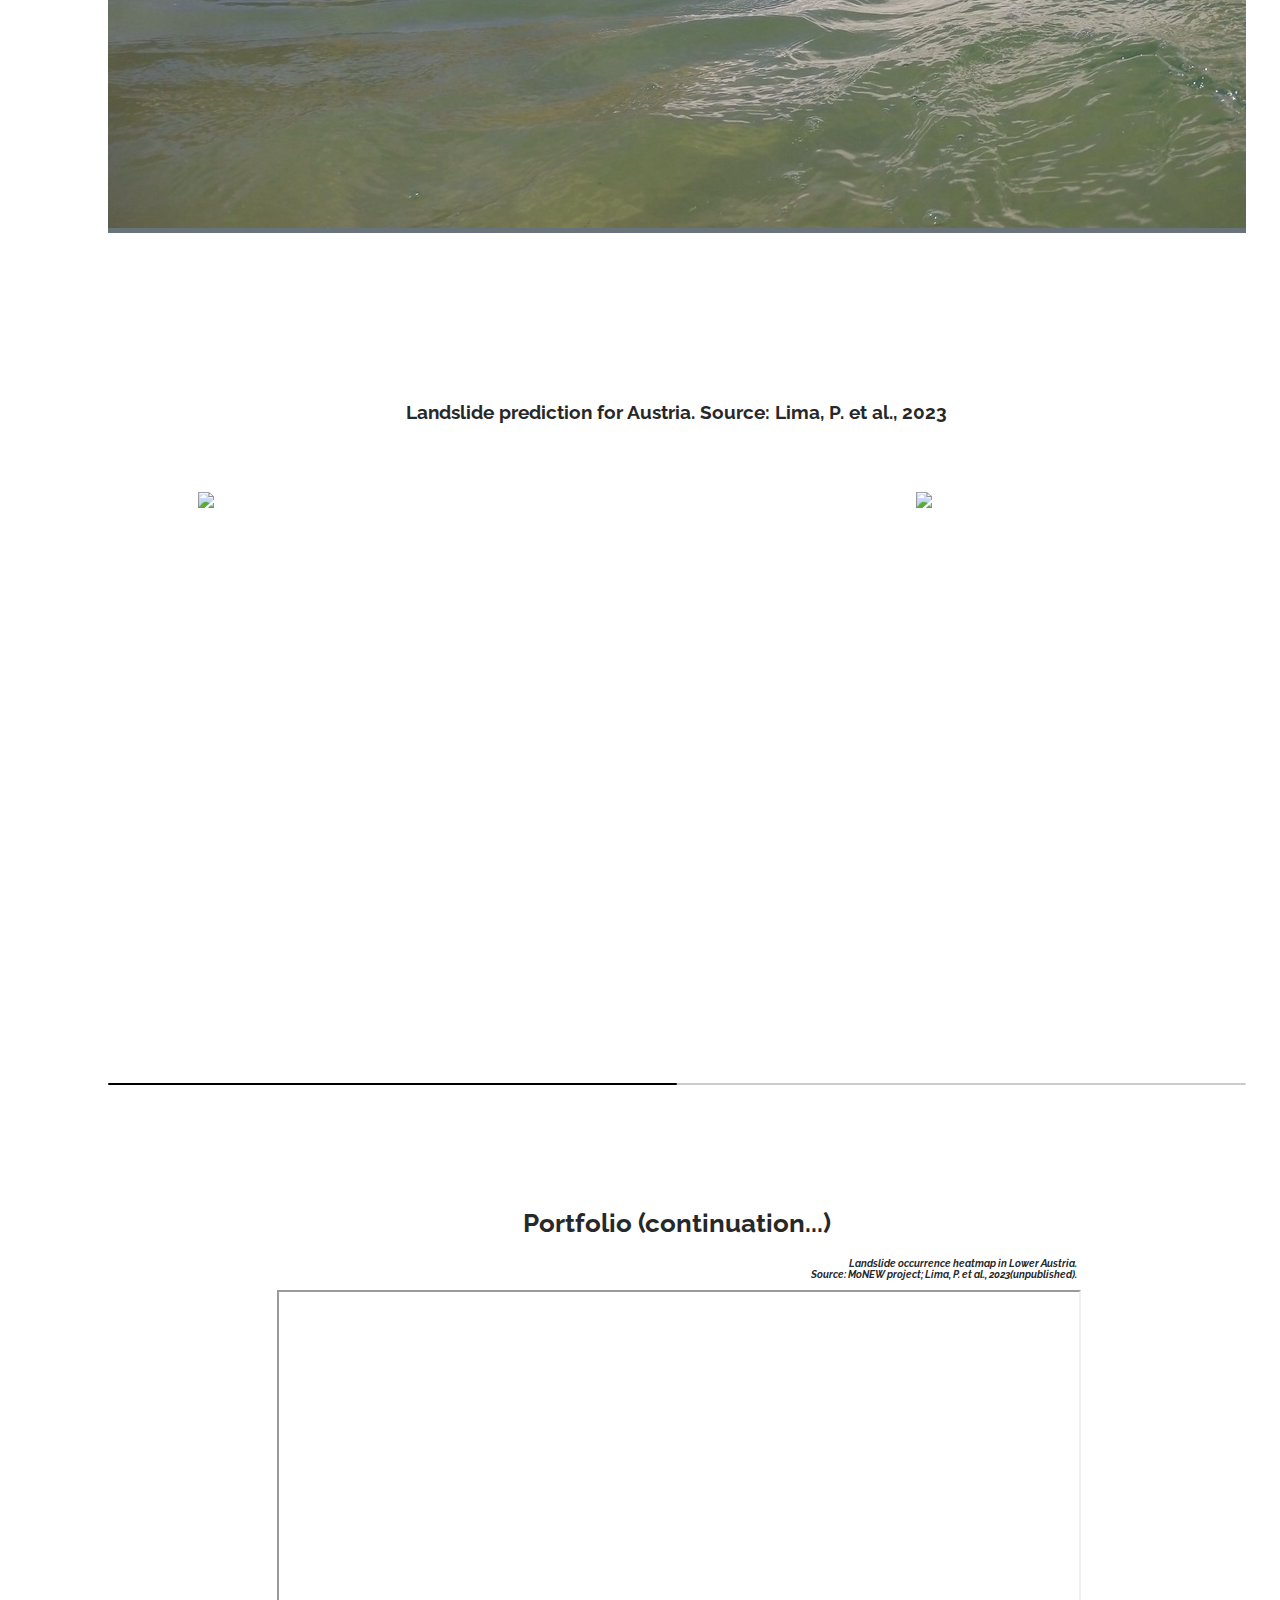
==== commit 97adc236: "New CV" ====
--- a/index.html
+++ b/index.html
@@ -122,9 +122,10 @@
             <div class="row">
               <div class="col-lg-6">
                 <ul>
-                  <li><i class="bi bi-chevron-right"></i> <strong>Age:</strong> <span>35</span></li>
+                  <li><i class="bi bi-chevron-right"></i> <strong>Age:</strong> <span>36</span></li>
                   <!-- <li><i class="bi bi-chevron-right"></i> <strong>Website:</strong> <span>www.example.com</span></li>-->
                   <li><i class="bi bi-chevron-right"></i> <strong>City:</strong> <span>Vienna, Austria</span></li>
+                  <li><i class="bi bi-chevron-right"></i> <strong>Nationality:</strong> <span>Brazilian - Open labor market access (EU).</span></li>
                 </ul>
               </div>
               <div class="col-lg-6">
@@ -163,9 +164,9 @@
           <div class="col-lg-6">
 
             <div class="progress">
-              <span class="skill">GEOSPATIAL ANALYSIS TOOLS<i class="val"> Advanced </i></span>
+              <span class="skill">GEOSPATIAL ANALYSIS TOOLS (ArcGIS, QGIS)<i class="val"> Advanced </i></span>
               <div class="progress-bar-wrap">
-                <div class="progress-bar" role="progressbar" aria-valuenow="90" aria-valuemin="0" aria-valuemax="90">
+                <div class="progress-bar" role="progressbar" aria-valuenow="100" aria-valuemin="0" aria-valuemax="90">
                 </div>
               </div>
             </div>
@@ -173,7 +174,7 @@
             <div class="progress">
               <span class="skill">R <i class="val"> Advanced </i></span>
               <div class="progress-bar-wrap">
-                <div class="progress-bar" role="progressbar" aria-valuenow="85" aria-valuemin="0" aria-valuemax="100">
+                <div class="progress-bar" role="progressbar" aria-valuenow="95" aria-valuemin="0" aria-valuemax="100">
                 </div>
               </div>
             </div>
@@ -195,7 +196,7 @@
             </div>
 
             <div class="progress">
-              <span class="skill">PYTHON <i class="val"> Beginner/Intermediate </i></span>
+              <span class="skill">PYTHON, Power BI <i class="val"> Beginner/Intermediate </i></span>
               <div class="progress-bar-wrap">
                 <div class="progress-bar" role="progressbar" aria-valuenow="40" aria-valuemin="0" aria-valuemax="100">
                 </div>
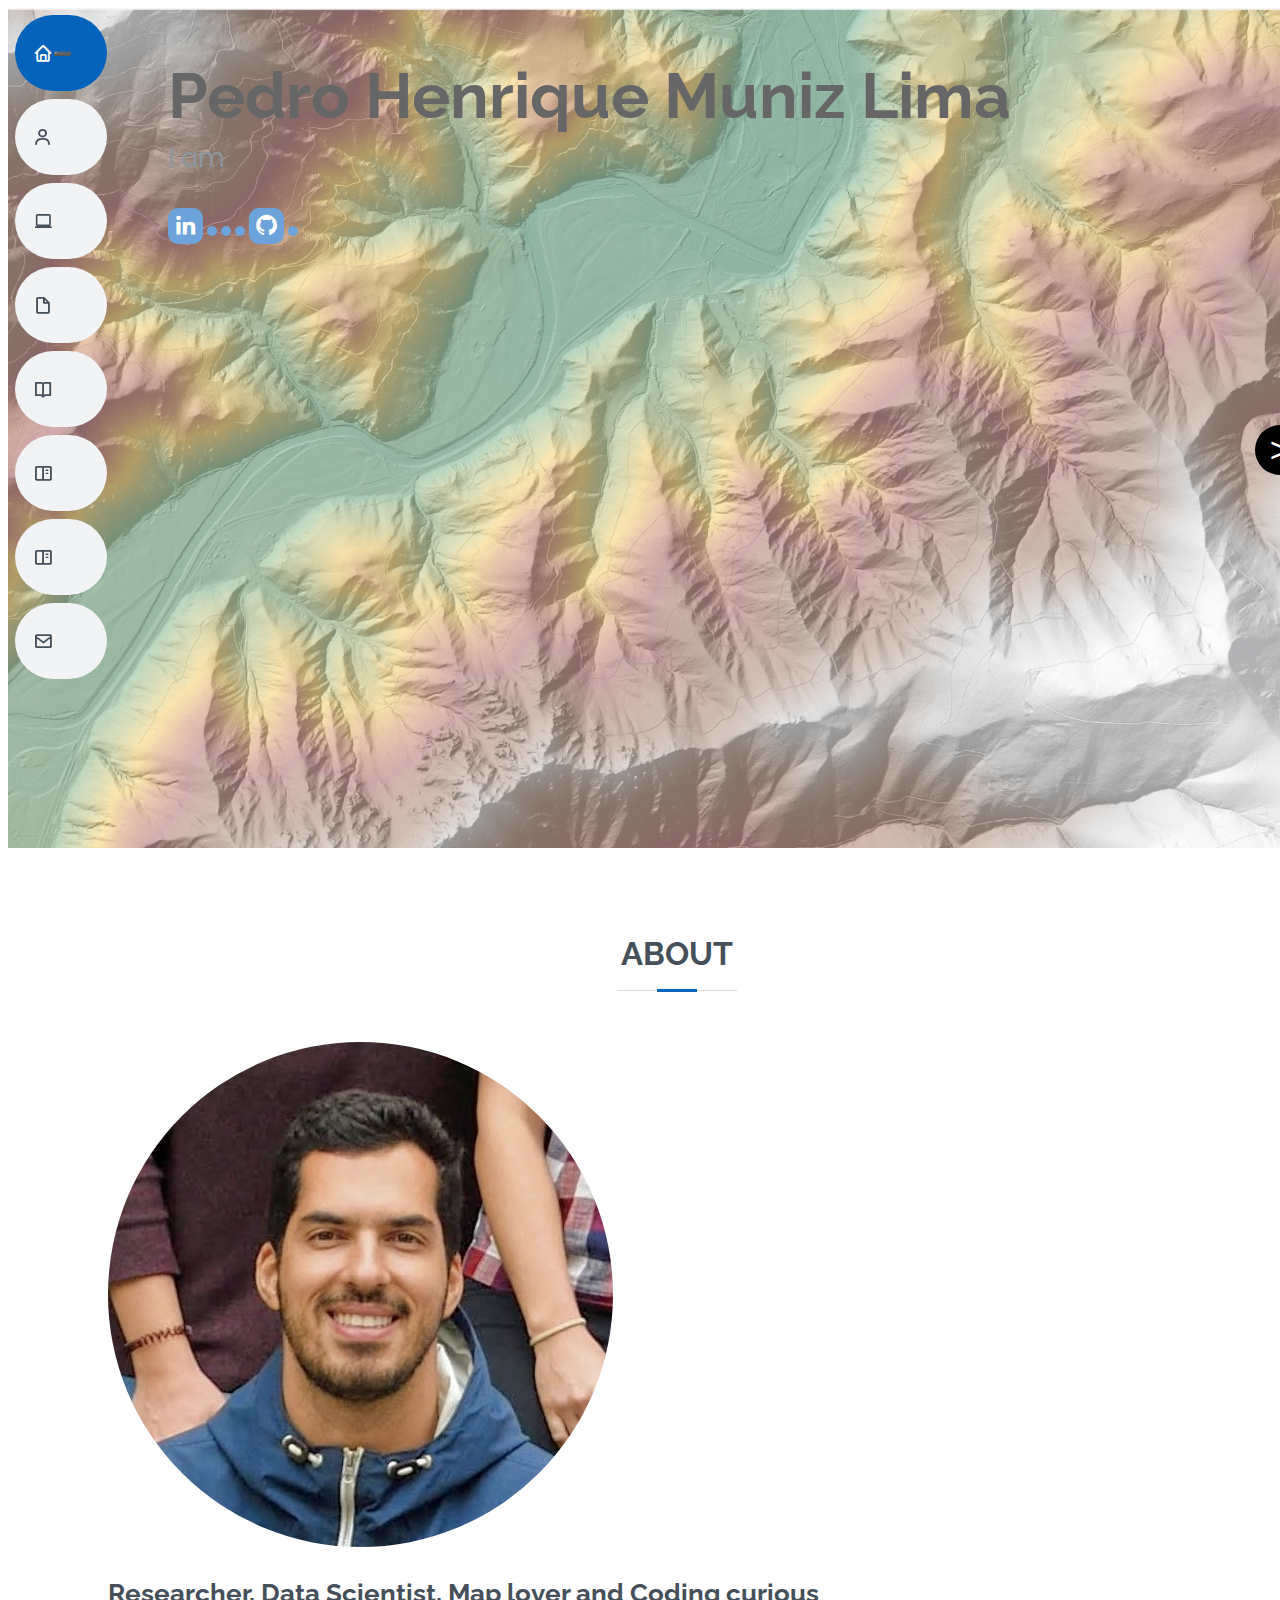
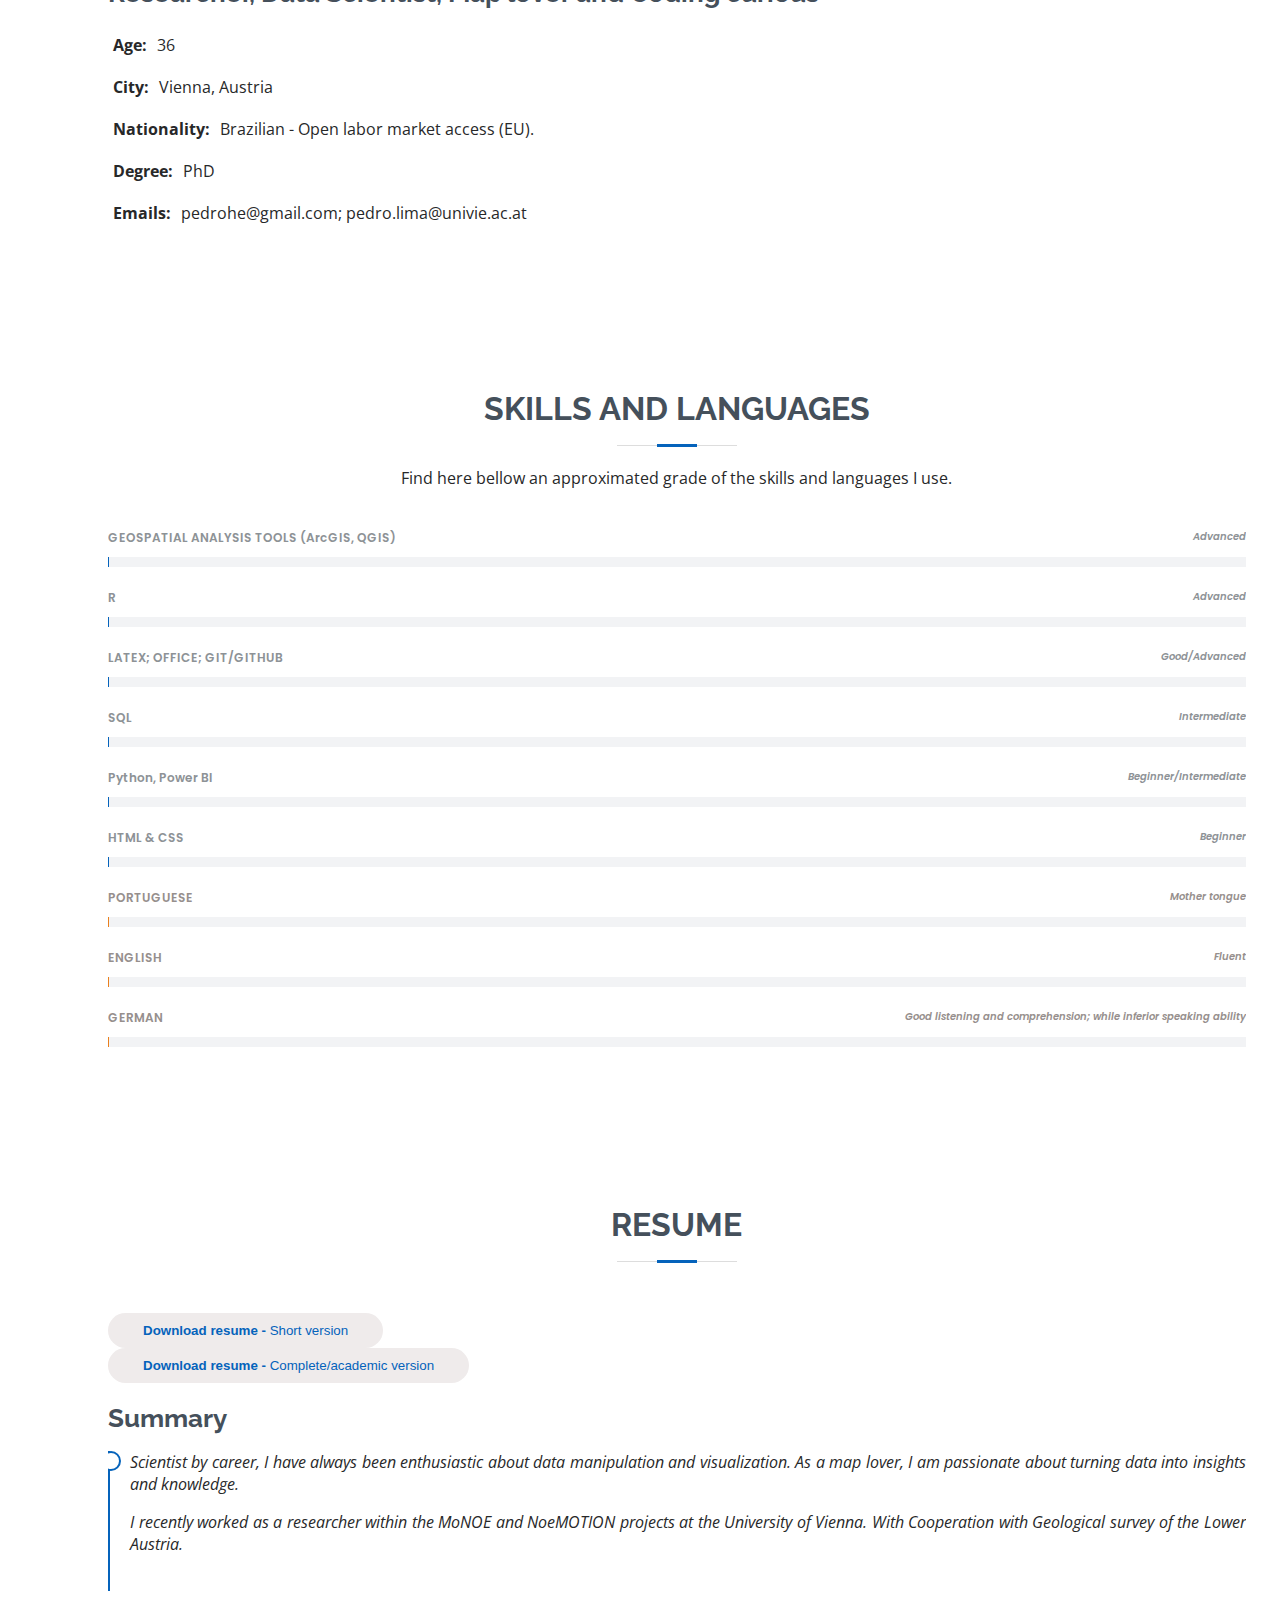
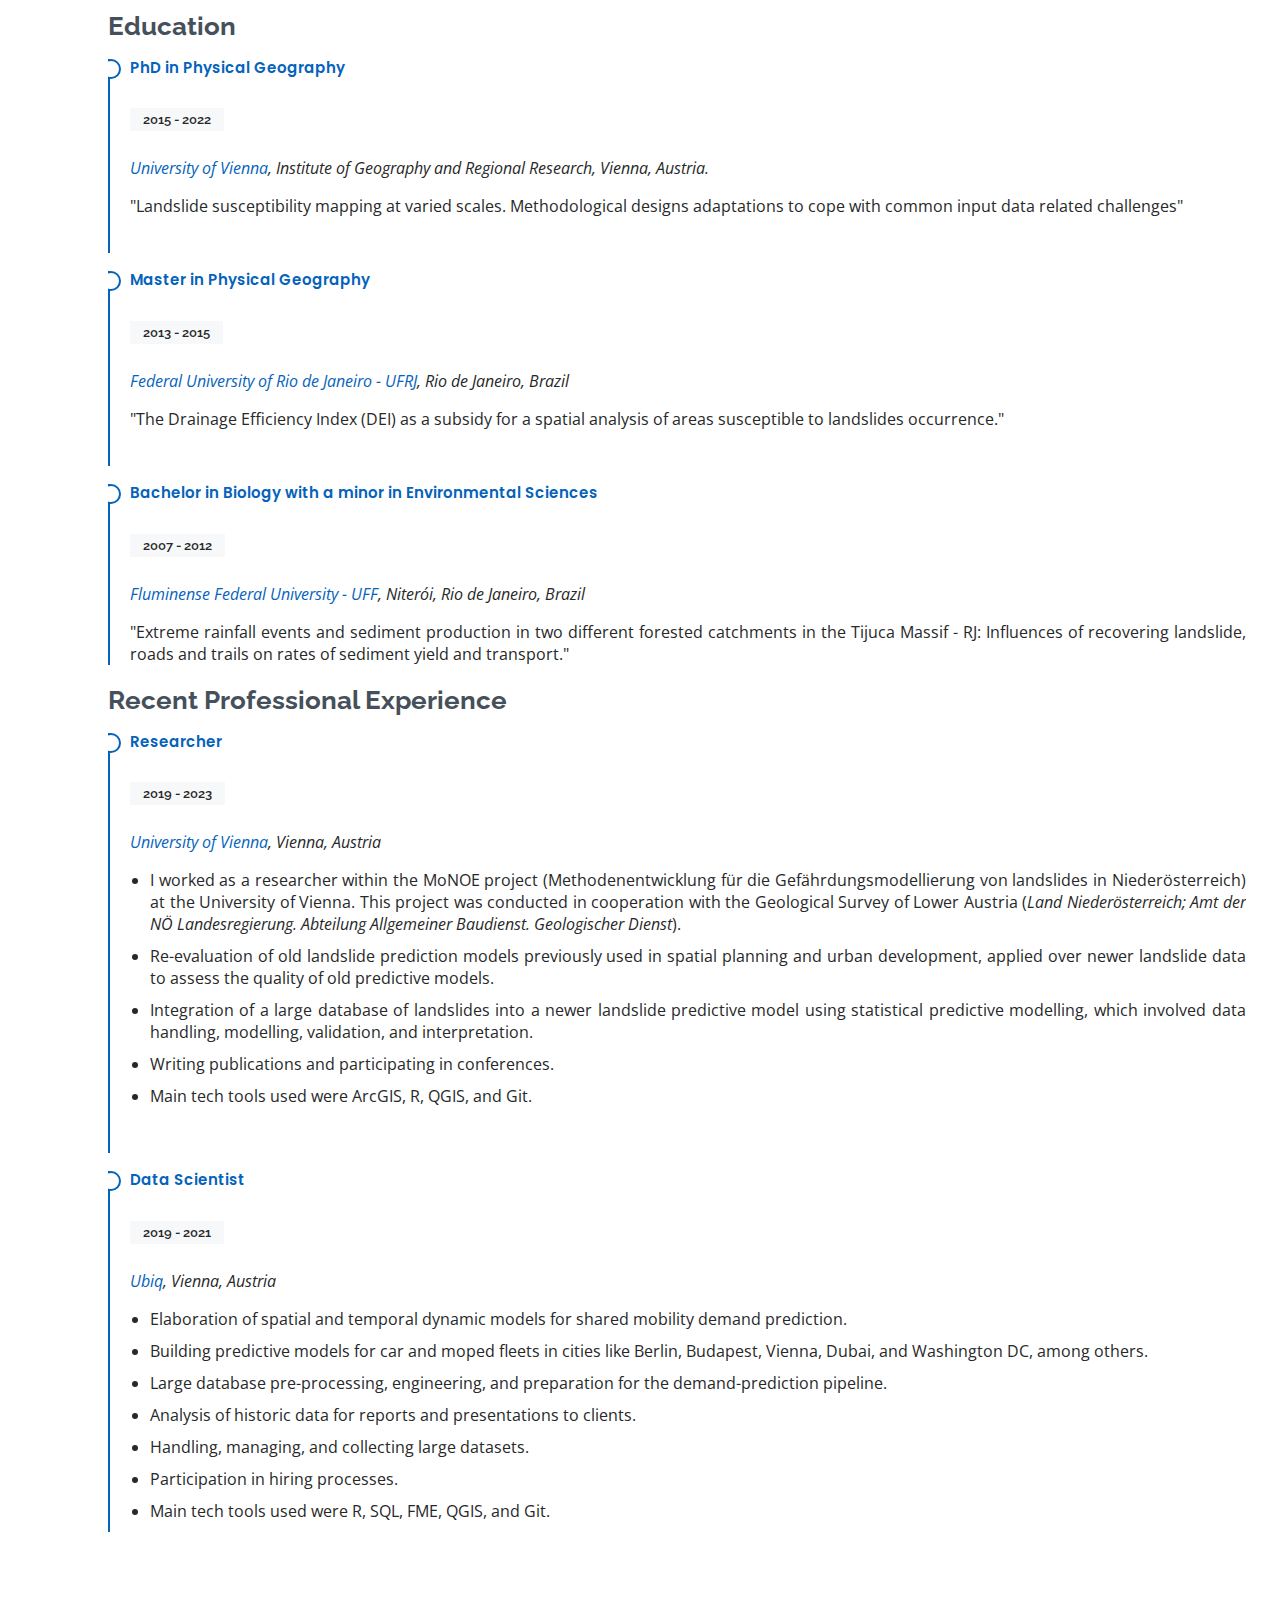
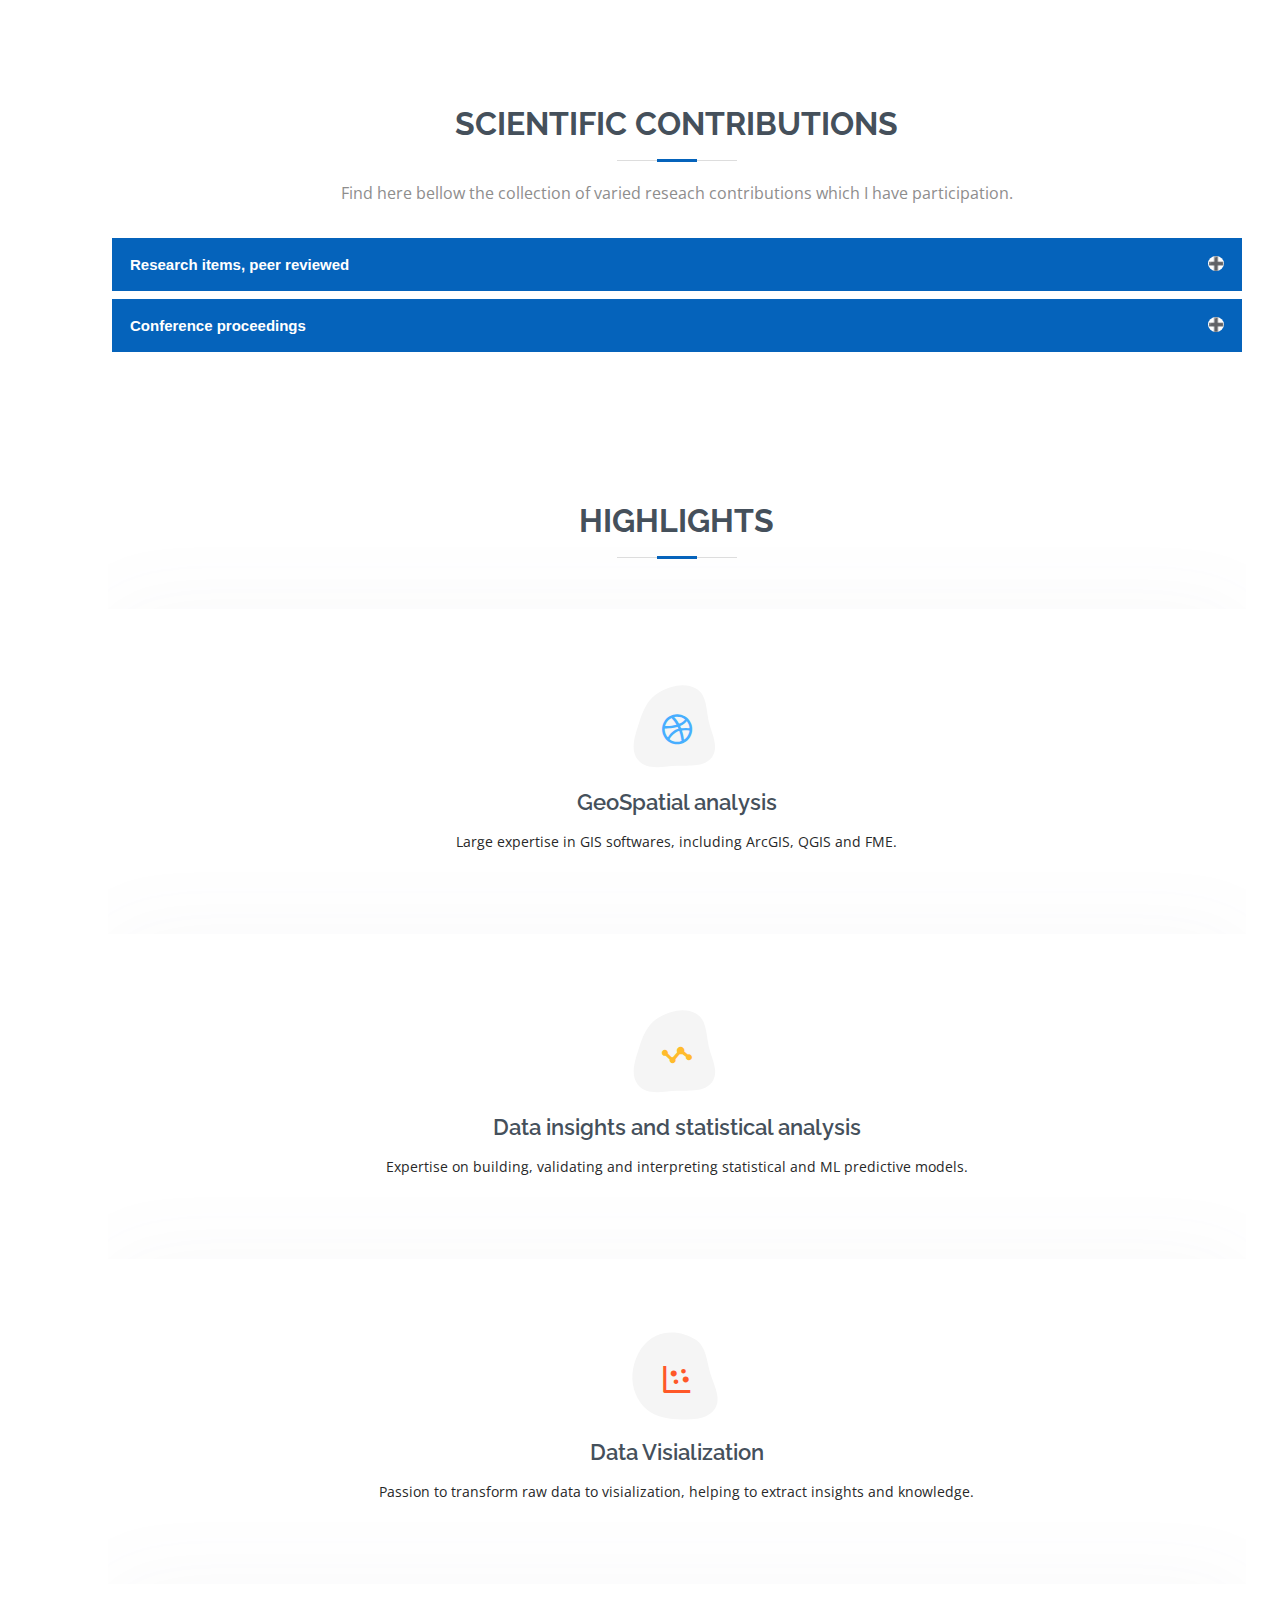
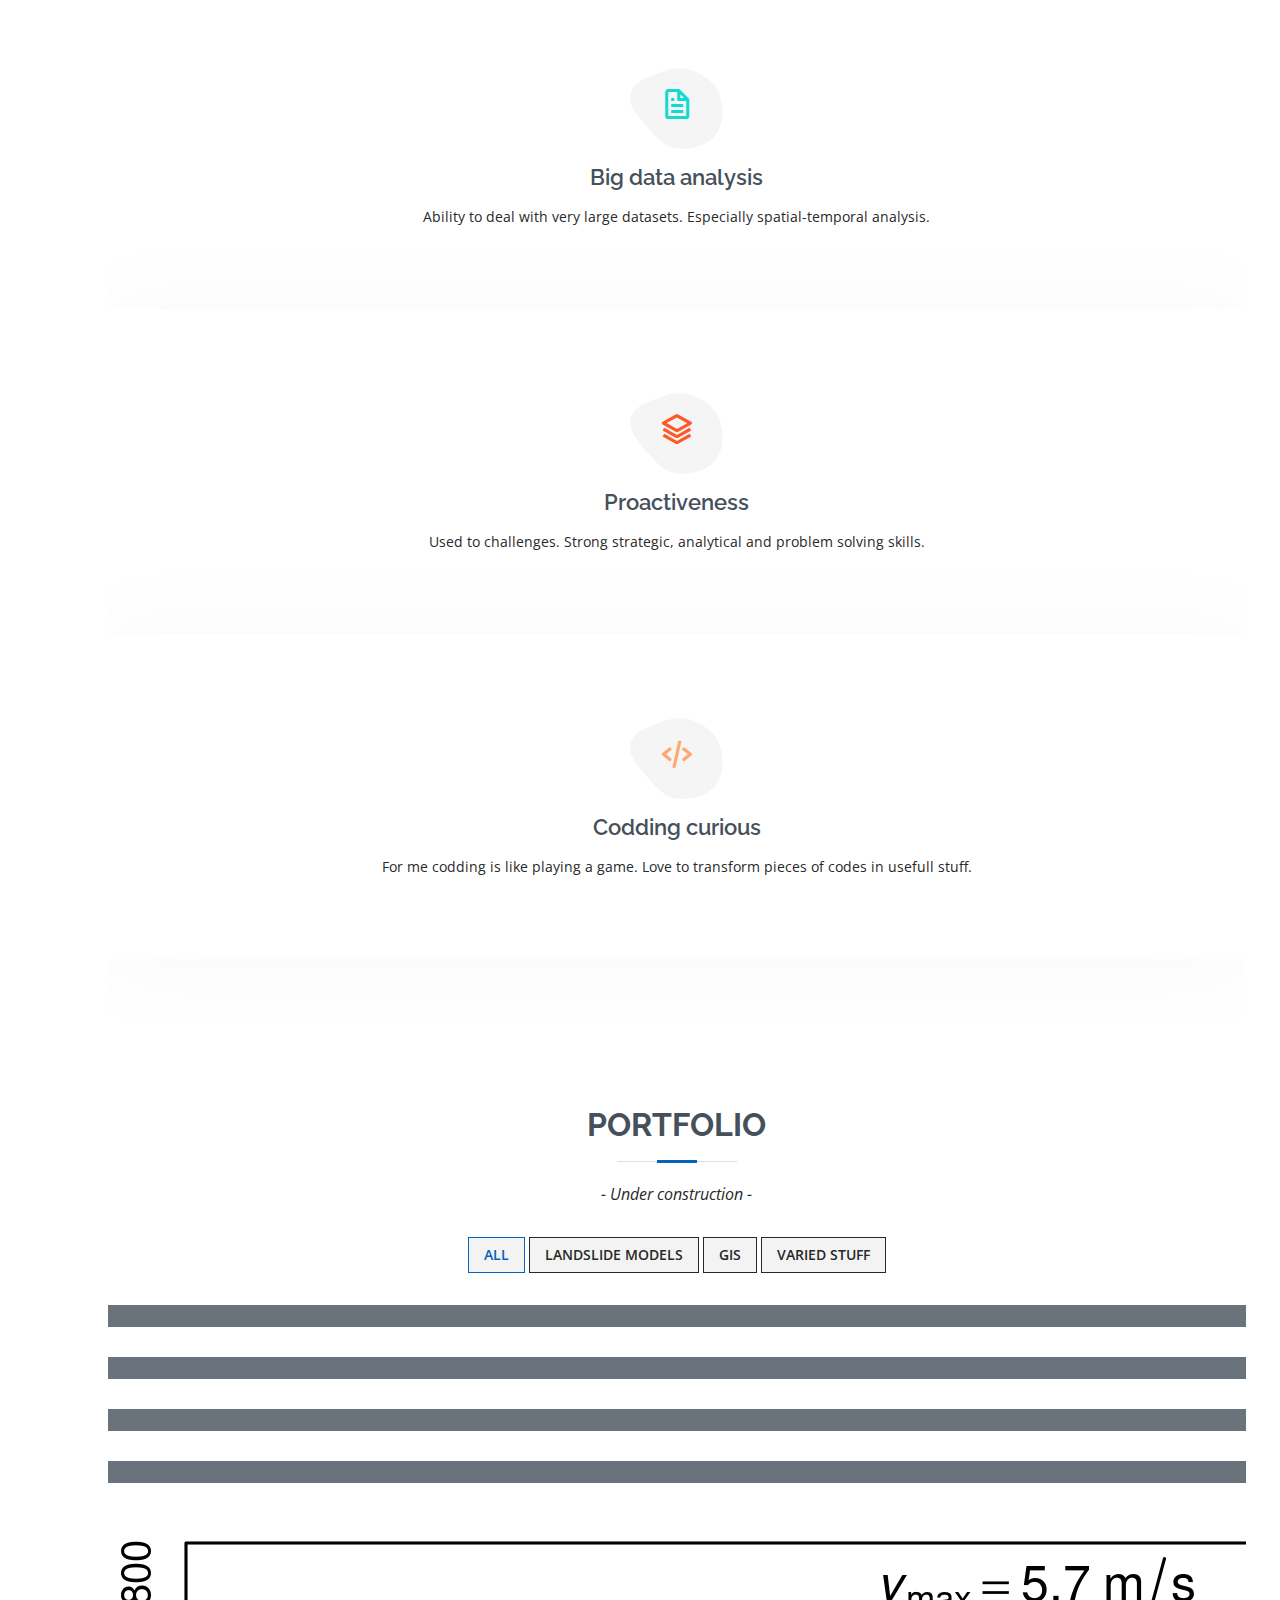
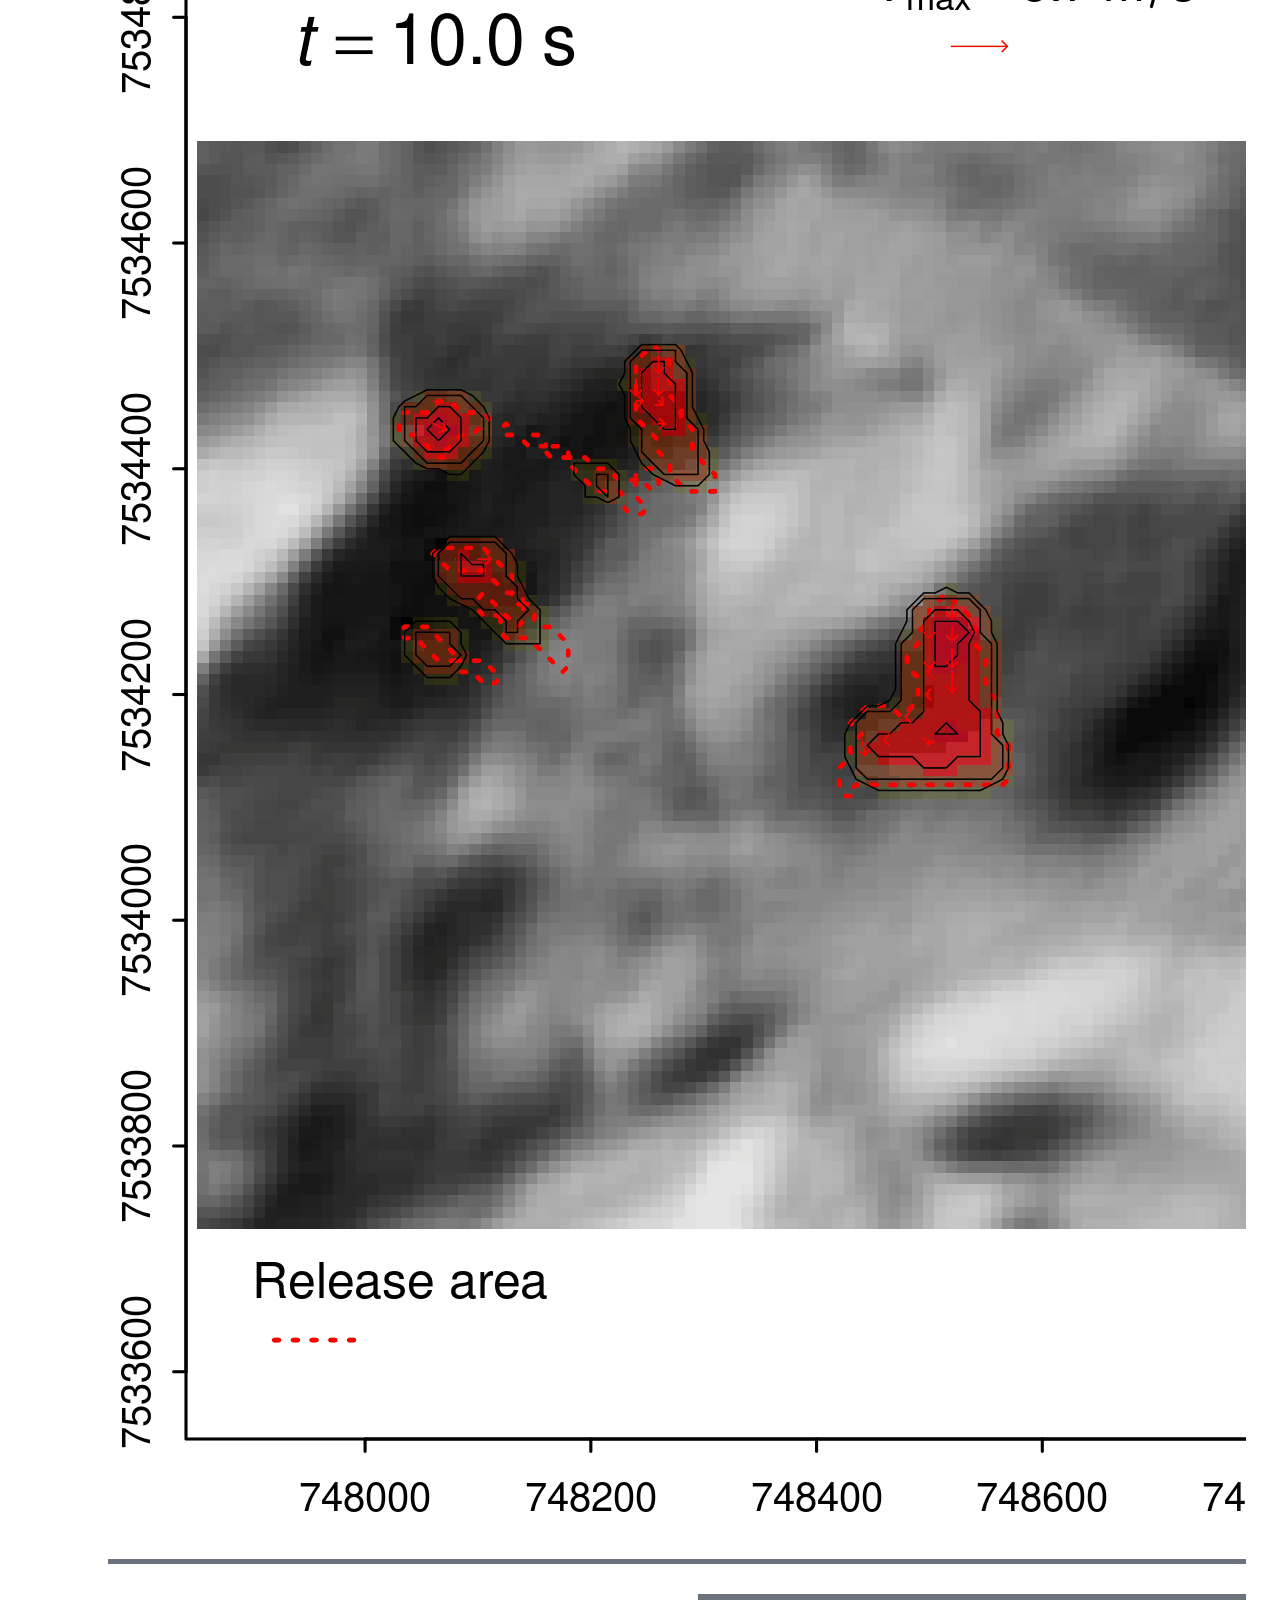
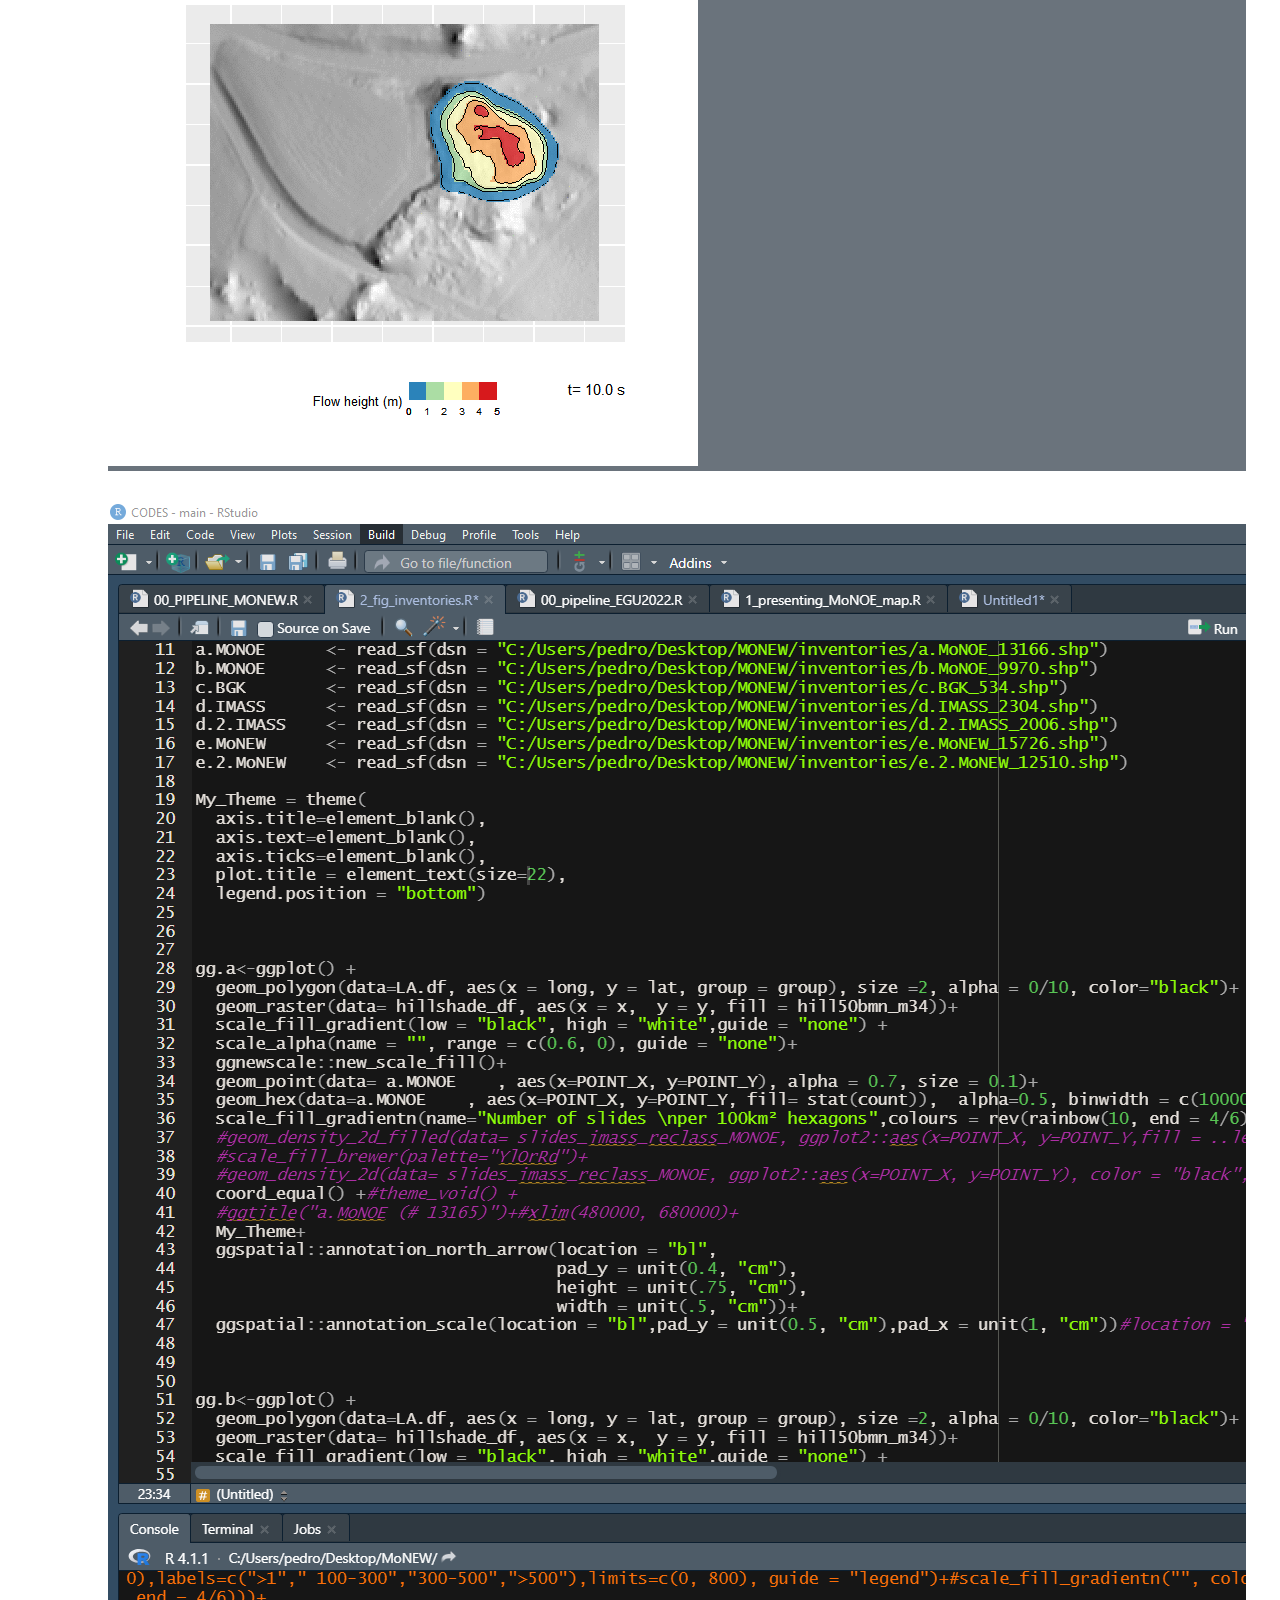
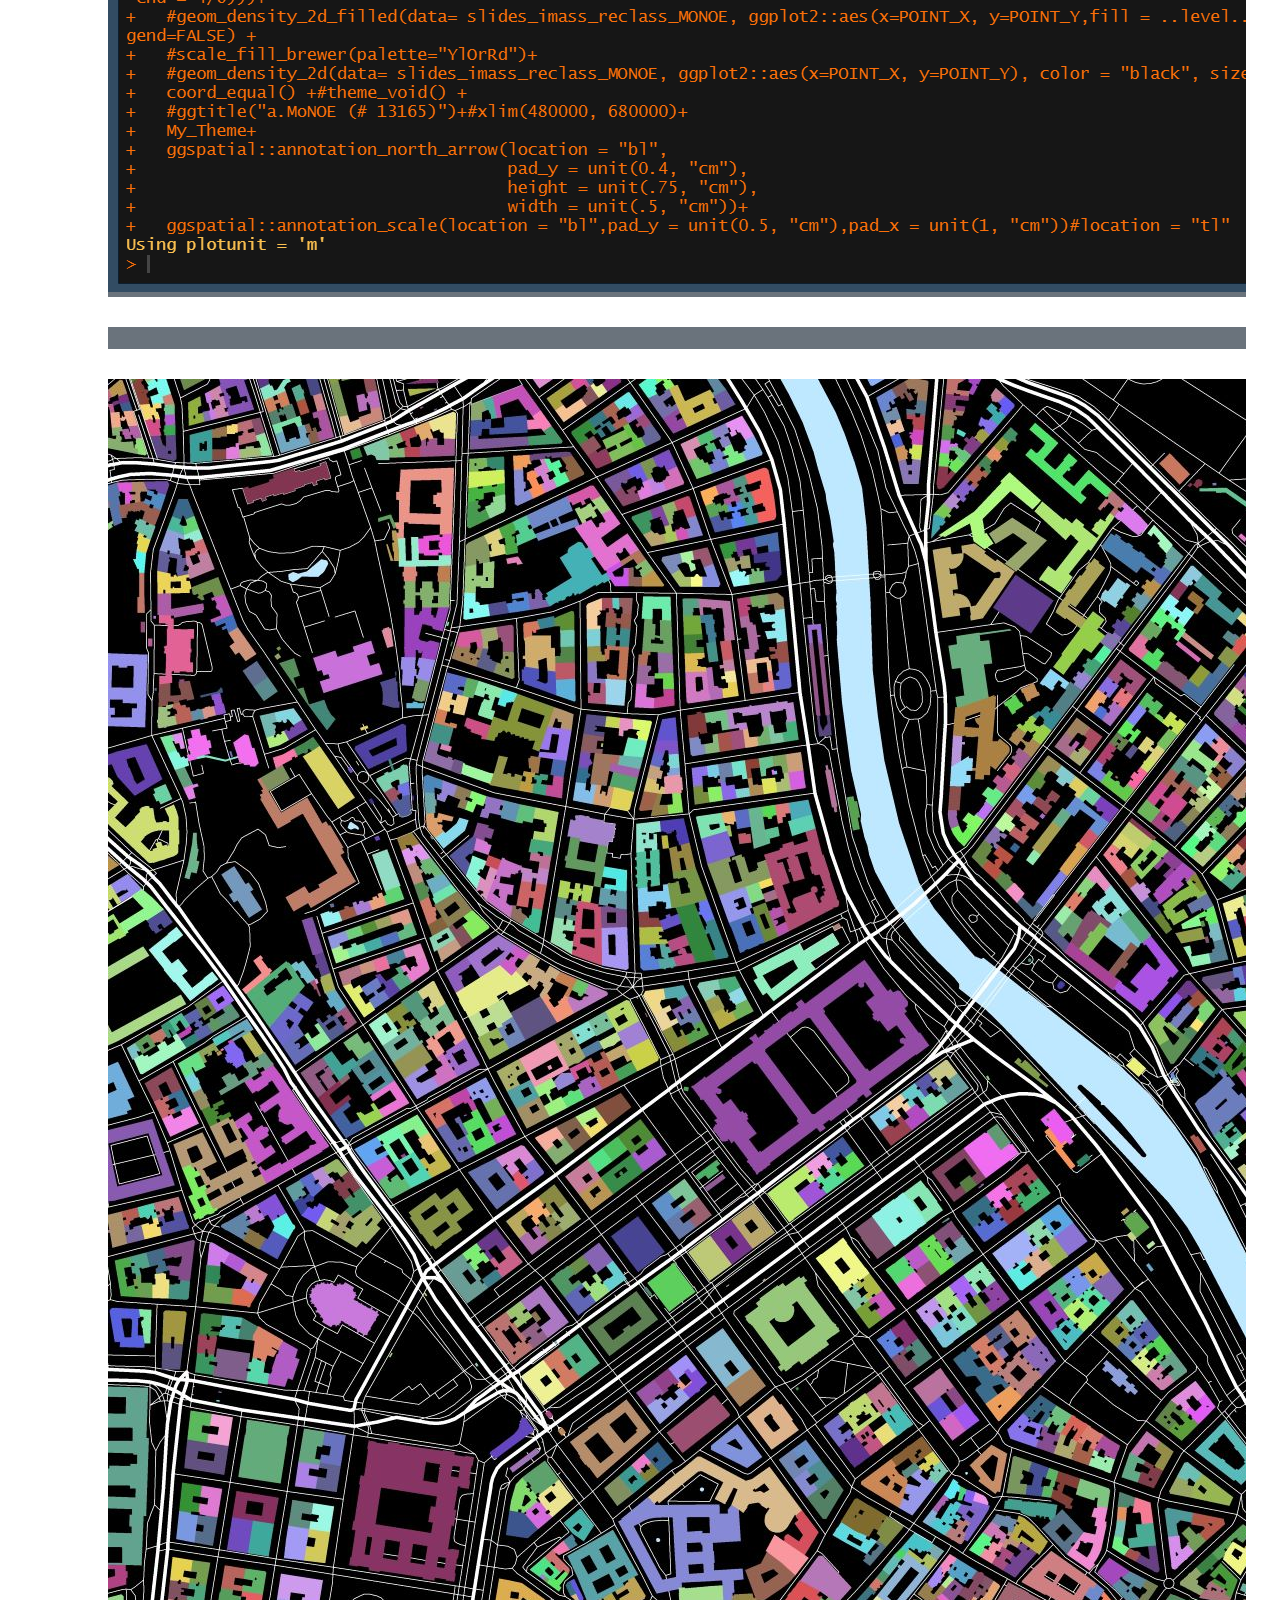
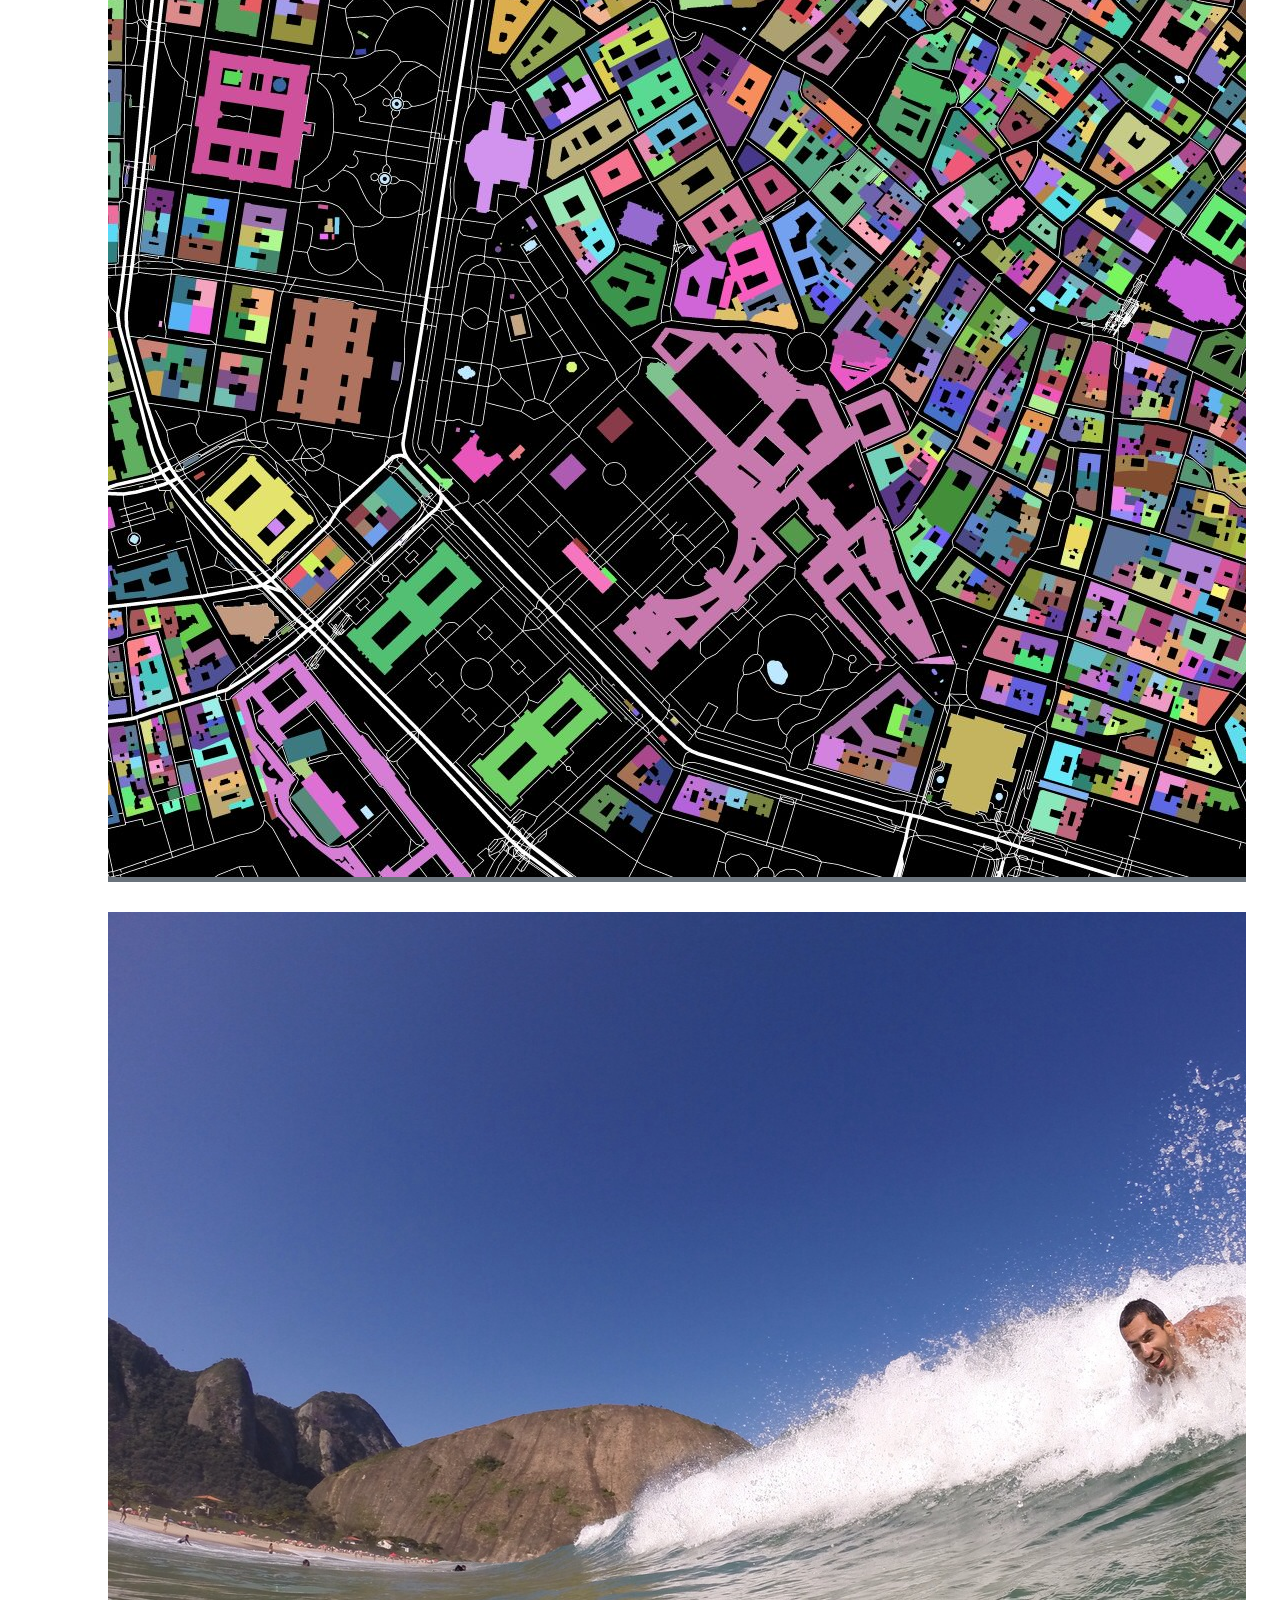
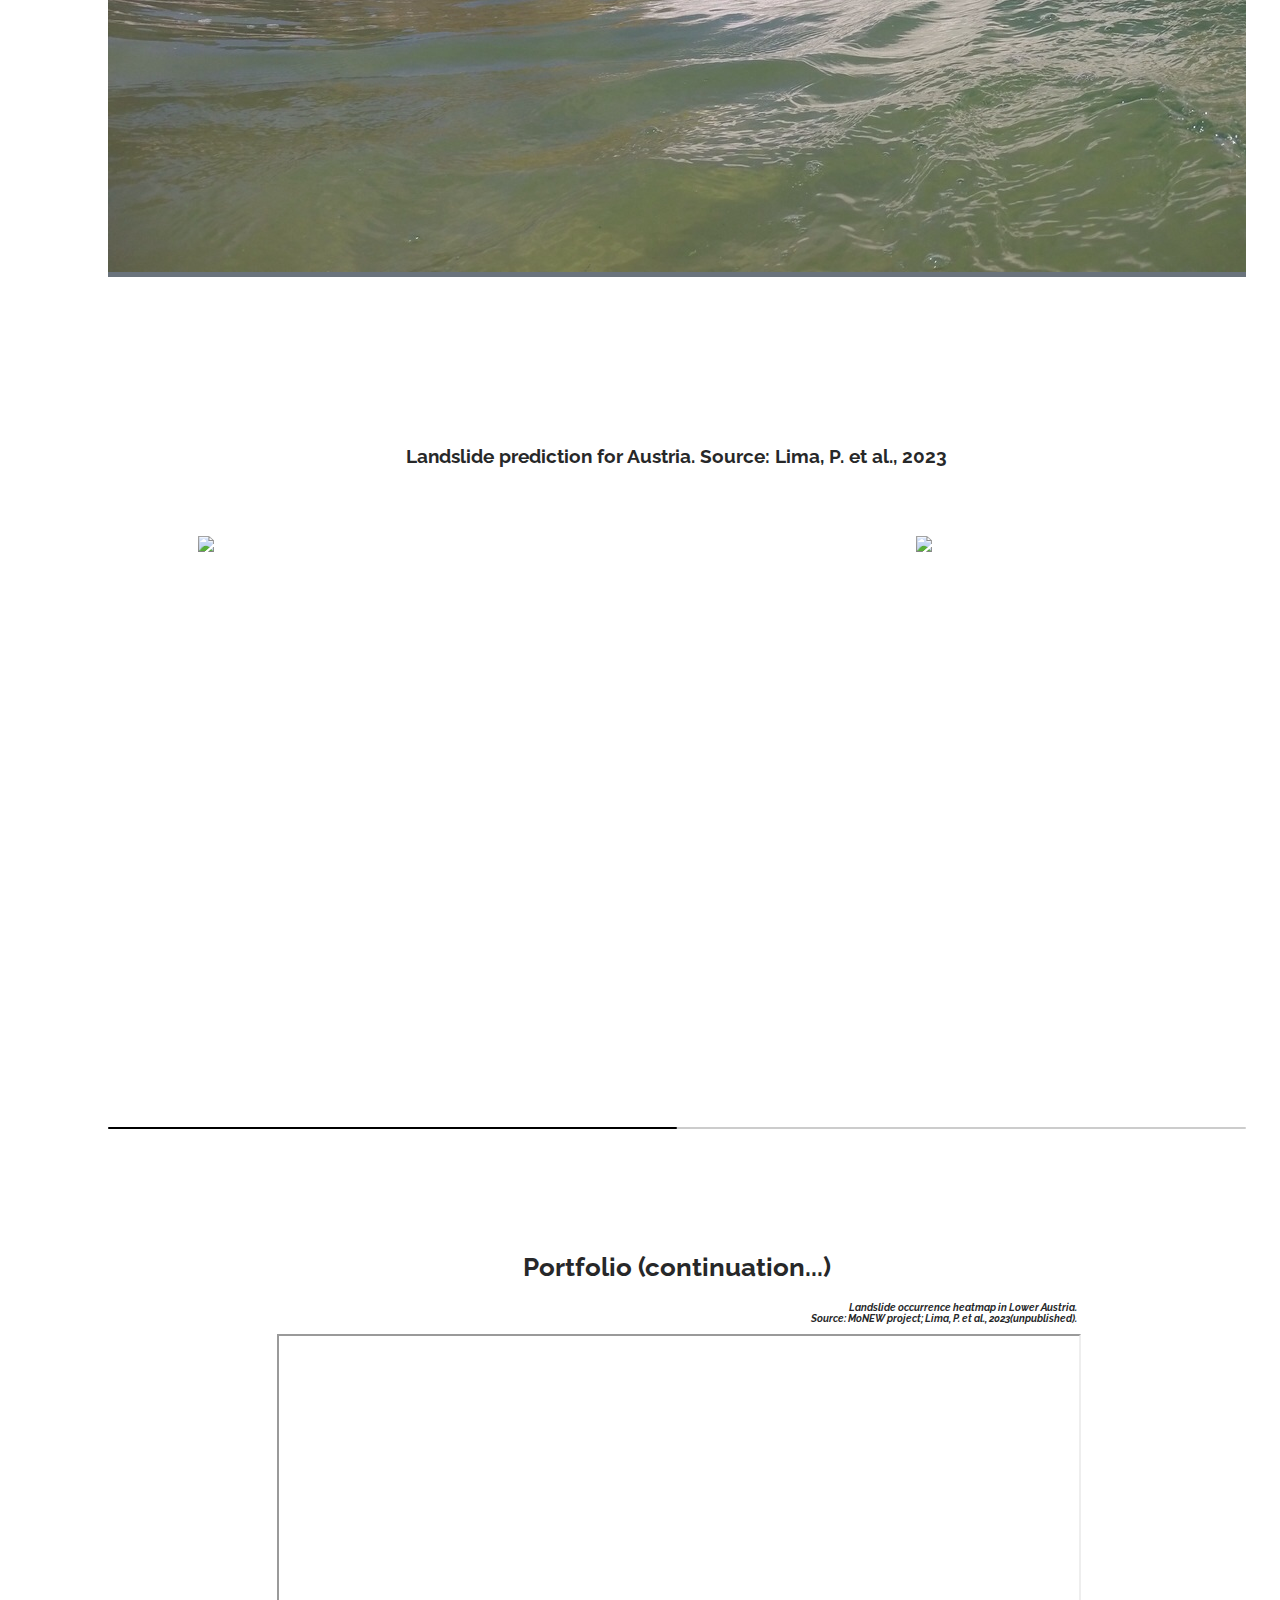
==== commit 864e5b88: "update present" ====
--- a/index.html
+++ b/index.html
@@ -196,7 +196,7 @@
             </div>
 
             <div class="progress">
-              <span class="skill">PYTHON, Power BI <i class="val"> Beginner/Intermediate </i></span>
+              <span class="skill">Python, Power BI <i class="val"> Beginner/Intermediate </i></span>
               <div class="progress-bar-wrap">
                 <div class="progress-bar" role="progressbar" aria-valuenow="40" aria-valuemin="0" aria-valuemax="100">
                 </div>
@@ -280,78 +280,58 @@
 
         <div class="row">
           <div class="col-lg-6">
-            <h3 class="resume-title">Sumary</h3>
+            <h3 class="resume-title">Summary</h3>
             <div class="resume-item pb-0">
-
-              <p><em>Scientist by career, data manipulation and visualization enthusiastic. Map lover and passionate to
-                  turn data to
-                  insights and knowledge.</em></p>
-              <p><em> Currently working as a researcher within the MoNOE project (Methodenentwicklung für die
-                  Gefährdungsmodellierung von Massenbewegungen in Niederösterreich) at the University of Vienna.</em>
-              </p>
-              <ul>
-
-
-              </ul>
-            </div>
-
+              <p><em>Scientist by career, I have always been enthusiastic about data manipulation and visualization. As a map lover, I am passionate about turning data into insights and knowledge.</em></p>
+              <p><em> I recently worked as a researcher within the MoNOE and NoeMOTION projects at the University of Vienna. With Cooperation with Geological survey of the Lower Austria. </em></p>
+              <ul></ul>
+            </div>
             <h3 class="resume-title">Education</h3>
             <div class="resume-item">
-              <h4>PhD in -Physical- Geography</h4>
+              <h4>PhD in Physical Geography</h4>
               <h5>2015 - 2022</h5>
-              <p><em><a href="https://www.univie.ac.at/en/">University of Vienna</a>, Institute of Geography and
-                  Regional Research, Vienna, Austria.</em></p>
-              <p>"Landslide susceptibility mapping at varied scales. Methodological designs
-                adaptations to cope with common input data related challenges"</p>
+              <p><em><a href="https://www.univie.ac.at/en/">University of Vienna</a>, Institute of Geography and Regional Research, Vienna, Austria.</em></p>
+              <p>"Landslide susceptibility mapping at varied scales. Methodological designs adaptations to cope with common input data related challenges"</p>
             </div>
             <div class="resume-item">
               <h4>Master in Physical Geography</h4>
               <h5>2013 - 2015</h5>
-              <p><em><a href="https://ufrj.br/en/">Federal University of Rio de Janeiro - UFRJ</a>, Rio de Janeiro,
-                  Brazil</em></p>
-              <p>"The Drainage Efficiency Index (DEI) as a subsidy for a spatial analysis of
-                areas susceptible to mass-movements occurrence"</p>
+              <p><em><a href="https://ufrj.br/en/">Federal University of Rio de Janeiro - UFRJ</a>, Rio de Janeiro, Brazil</em></p>
+              <p>"The Drainage Efficiency Index (DEI) as a subsidy for a spatial analysis of areas susceptible to landslides occurrence."</p>
             </div>
             <div class="resume-item">
               <h4>Bachelor in Biology with a minor in Environmental Sciences</h4>
               <h5>2007 - 2012</h5>
-              <p><em> <a href="https://www.uff.br/">Fluminense Federal University - UFF</a>, Niterói, Rio de Janeiro,
-                  Brazil</em></p>
-              <p>"Extreme rainfall events and sediment production in two different
-                forested catchments in the Tĳuca Massif - RJ: Influences of recovering landslide, roads and
-                trails on rates of sediment yield and transport."</p>
+              <p><em> <a href="https://www.uff.br/">Fluminense Federal University - UFF</a>, Niterói, Rio de Janeiro, Brazil</em></p>
+              <p>"Extreme rainfall events and sediment production in two different forested catchments in the Tijuca Massif - RJ: Influences of recovering landslide, roads and trails on rates of sediment yield and transport."</p>
             </div>
           </div>
           <div class="col-lg-6">
-            <h3 class="resume-title">Recent professional Experience</h3>
+            <h3 class="resume-title">Recent Professional Experience</h3>
             <div class="resume-item">
               <h4>Researcher</h4>
-              <h5>2019 - Present</h5>
-              <p><em><a href="https://www.univie.ac.at/en/">University of Vienna</a>, Vienna, Austria </em></p>
+              <h5>2019 - 2023</h5>
+              <p><em><a href="https://www.univie.ac.at/en/">University of Vienna</a>, Vienna, Austria</em></p>
               <ul>
-                <li>Currently working as a researcher within the MoNOE project (Methodenentwicklung für die
-                  Gefährdungsmodellierung von Massenbewegungen in Niederösterreich) at the University of Vienna.</li>
-                <li>Re-evaluation of old landslide prediction model currently used in spatial planning and urban
-                  development, over newer landslide data to determine the quality of old predictive models. </li>
-                <li>Integration of large database of landslide in a newer landslide predictive model using statistical
-                  predictive modelling. Including data handling, modelling, validation and interpretation.</li>
-                <li>Publication writing and conference participation. </li>
-                <li>Main tech tools used: ArcGIS, R, QGIS and Git. </li>
+                <li>I worked as a researcher within the MoNOE project (Methodenentwicklung für die Gefährdungsmodellierung von landslides in Niederösterreich) at the University of Vienna. This project was conducted in cooperation with the Geological Survey of Lower Austria (<em>Land Niederösterreich; Amt der NÖ Landesregierung. Abteilung Allgemeiner Baudienst. Geologischer Dienst</em>).</li>
+                <li>Re-evaluation of old landslide prediction models previously used in spatial planning and urban development, applied over newer landslide data to assess the quality of old predictive models.</li>
+                <li>Integration of a large database of landslides into a newer landslide predictive model using statistical predictive modelling, which involved data handling, modelling, validation, and interpretation.</li>
+                <li>Writing publications and participating in conferences.</li>
+                <li>Main tech tools used were ArcGIS, R, QGIS, and Git.</li>
               </ul>
             </div>
             <div class="resume-item">
               <h4>Data Scientist</h4>
               <h5>2019 - 2021</h5>
-              <p><em> <a href="https://www.ubiq.ai/">Ubiq</a>, Vienna, Austria </em></p>
+              <p><em> <a href="https://www.ubiq.ai/">Ubiq</a>, Vienna, Austria</em></p>
               <ul>
-                <li>Elaboration of spatial and temporal dynamic models for shared mobility demand-prediction.</li>
-                <li>Experiences on building predictive models for car and moped fleets in cities like Berlin, Budapest,
-                  Viena, Dubai, Washington DC, between others.</li>
-                <li>Large database pre-processing, engineering and preparation to the demand-prediction pipeline.</li>
-                <li>Historic data analysis for reports and presentations with clients.</li>
-                <li>Large datasets handling, management and information collection.</li>
+                <li>Elaboration of spatial and temporal dynamic models for shared mobility demand prediction.</li>
+                <li>Building predictive models for car and moped fleets in cities like Berlin, Budapest, Vienna, Dubai, and Washington DC, among others.</li>
+                <li>Large database pre-processing, engineering, and preparation for the demand-prediction pipeline.</li>
+                <li>Analysis of historic data for reports and presentations to clients.</li>
+                <li>Handling, managing, and collecting large datasets.</li>
                 <li>Participation in hiring processes.</li>
-                <li>Main tech tools used: R, SQL, FME, QGIS and Git.</li>
+                <li>Main tech tools used were R, SQL, FME, QGIS, and Git.</li>
               </ul>
             </div>
           </div>
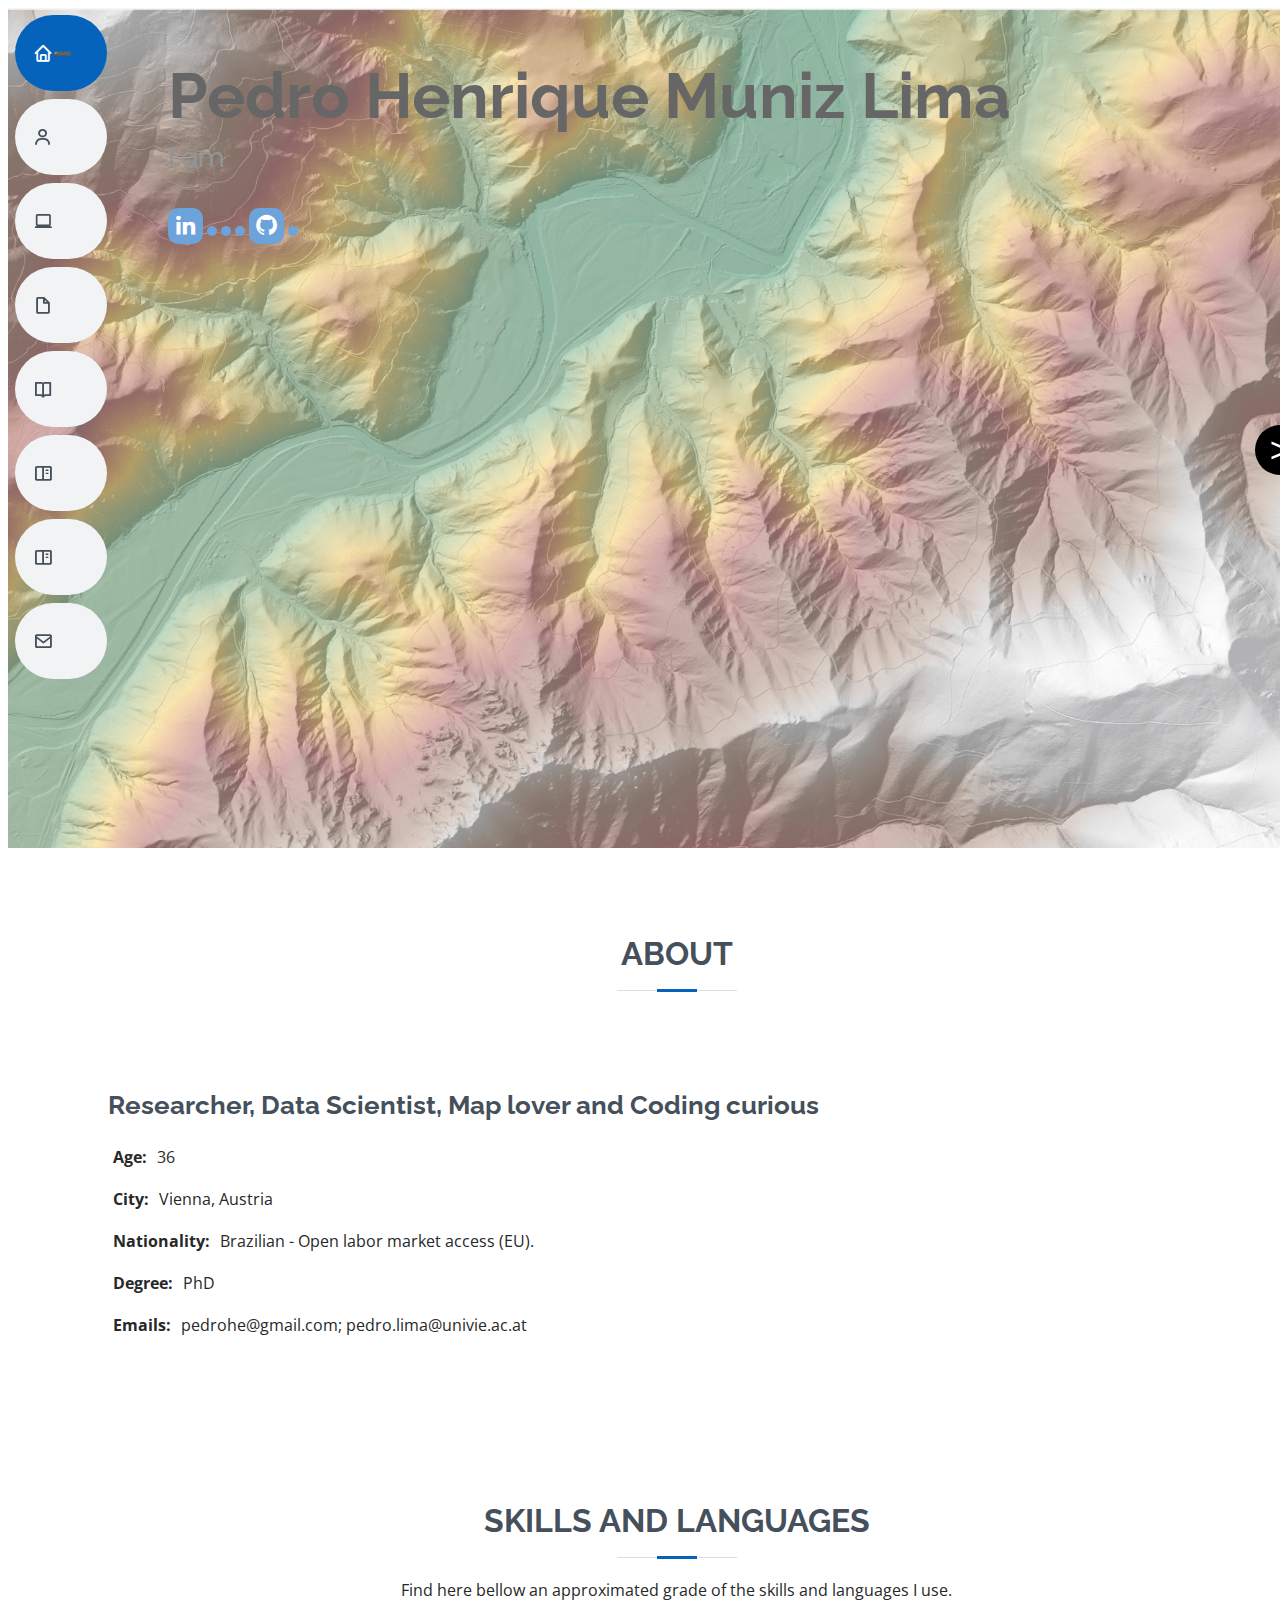
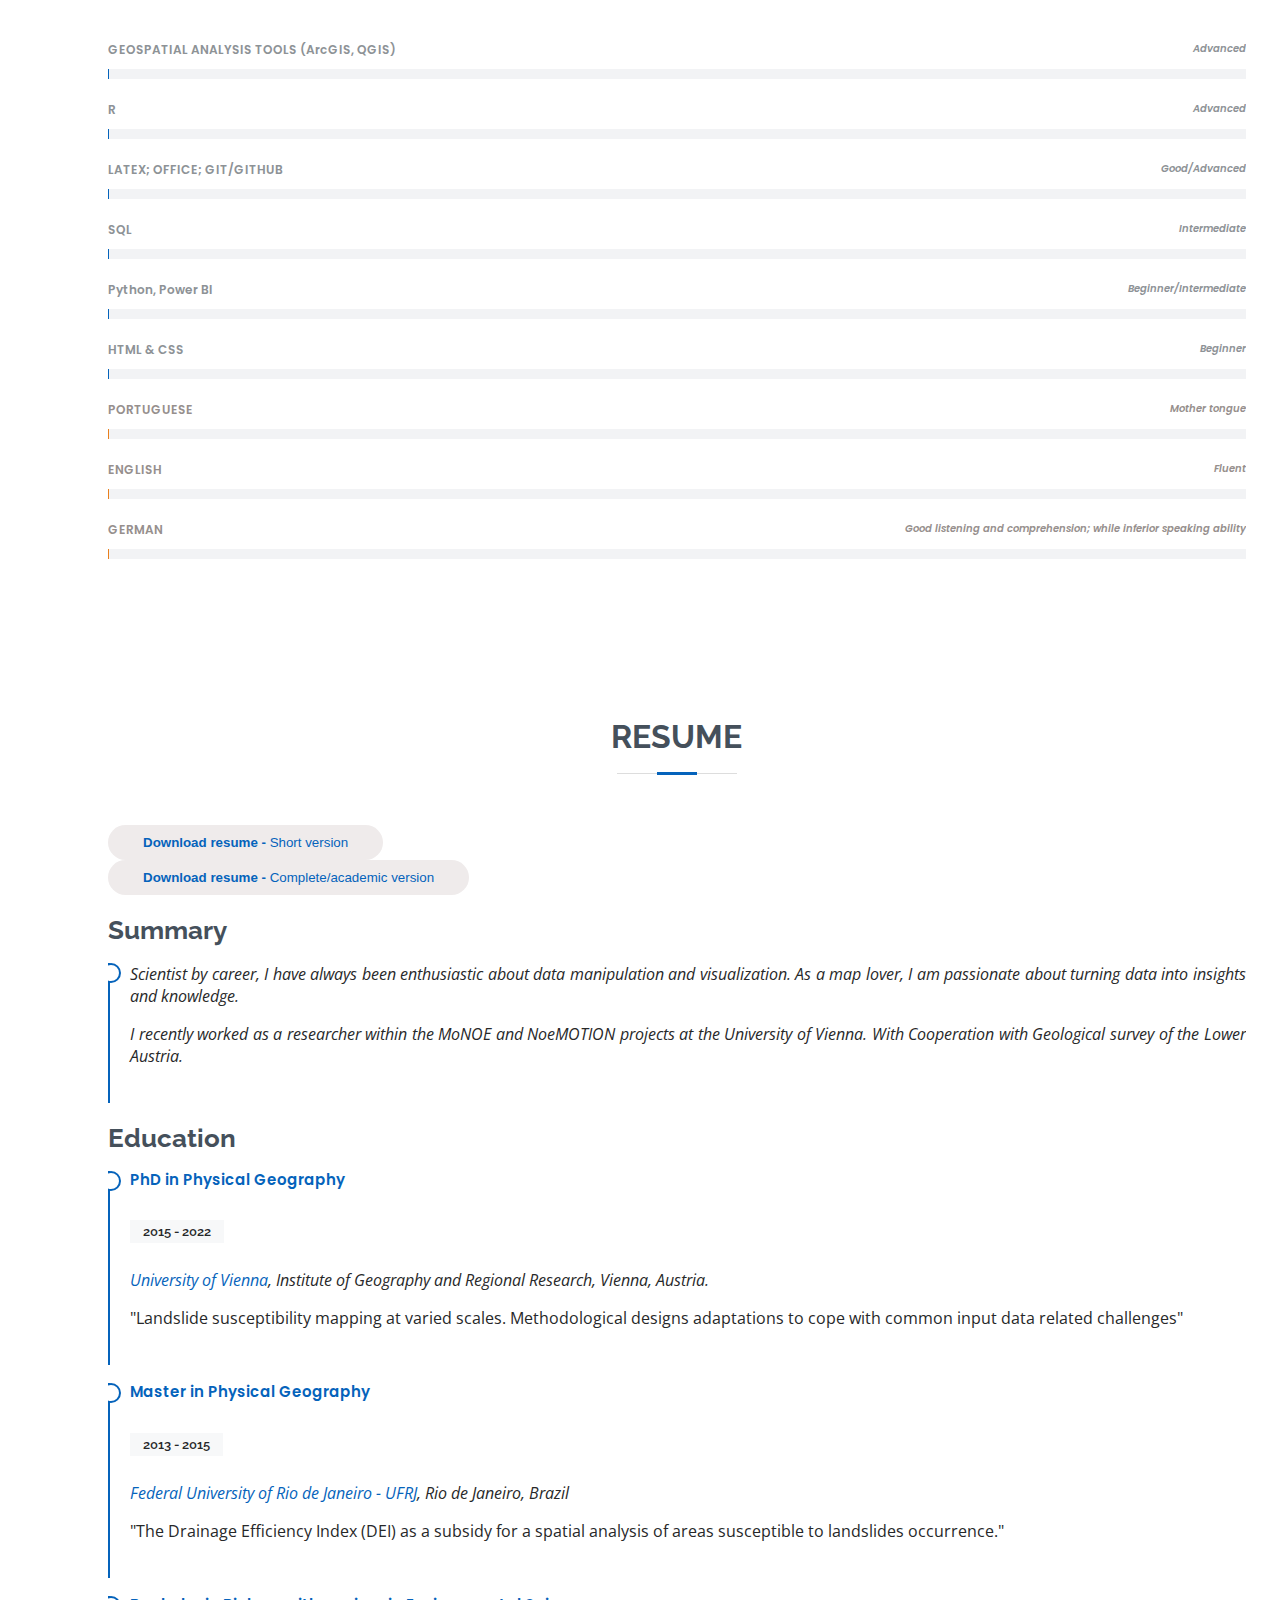
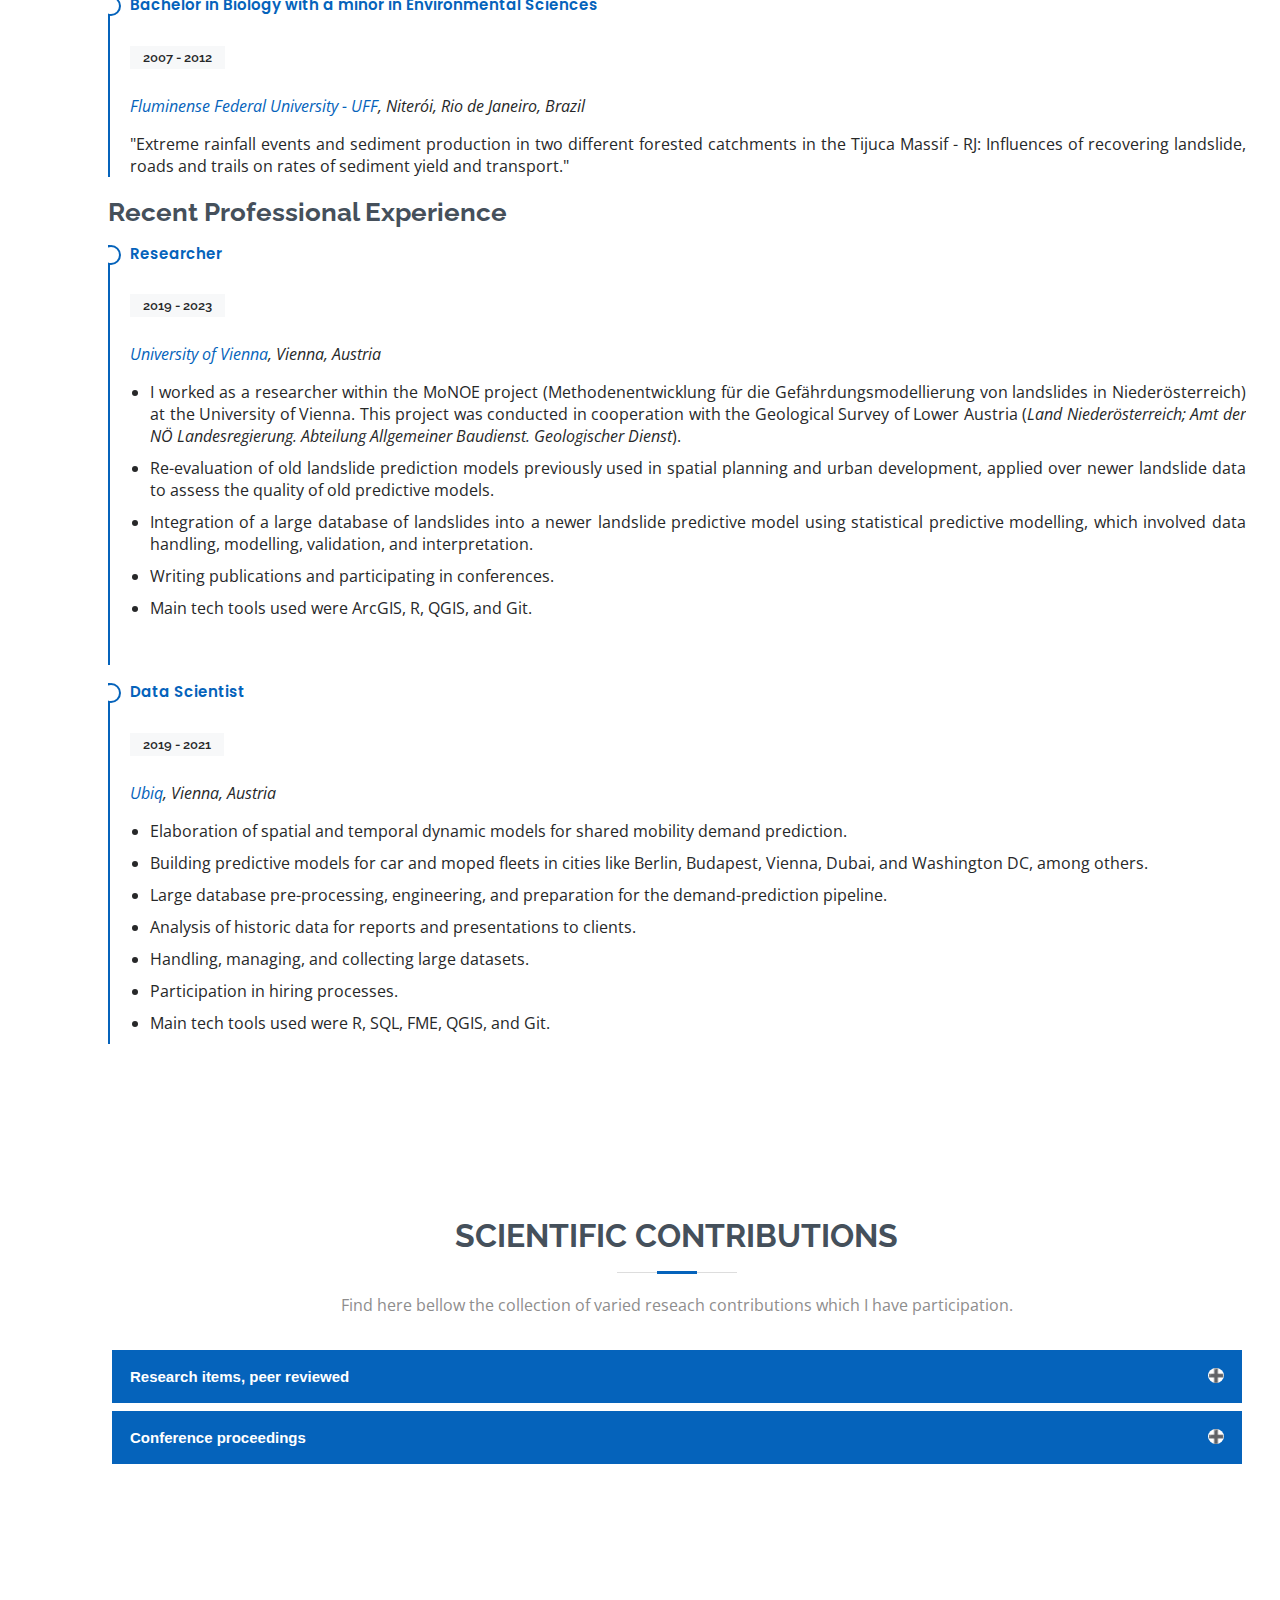
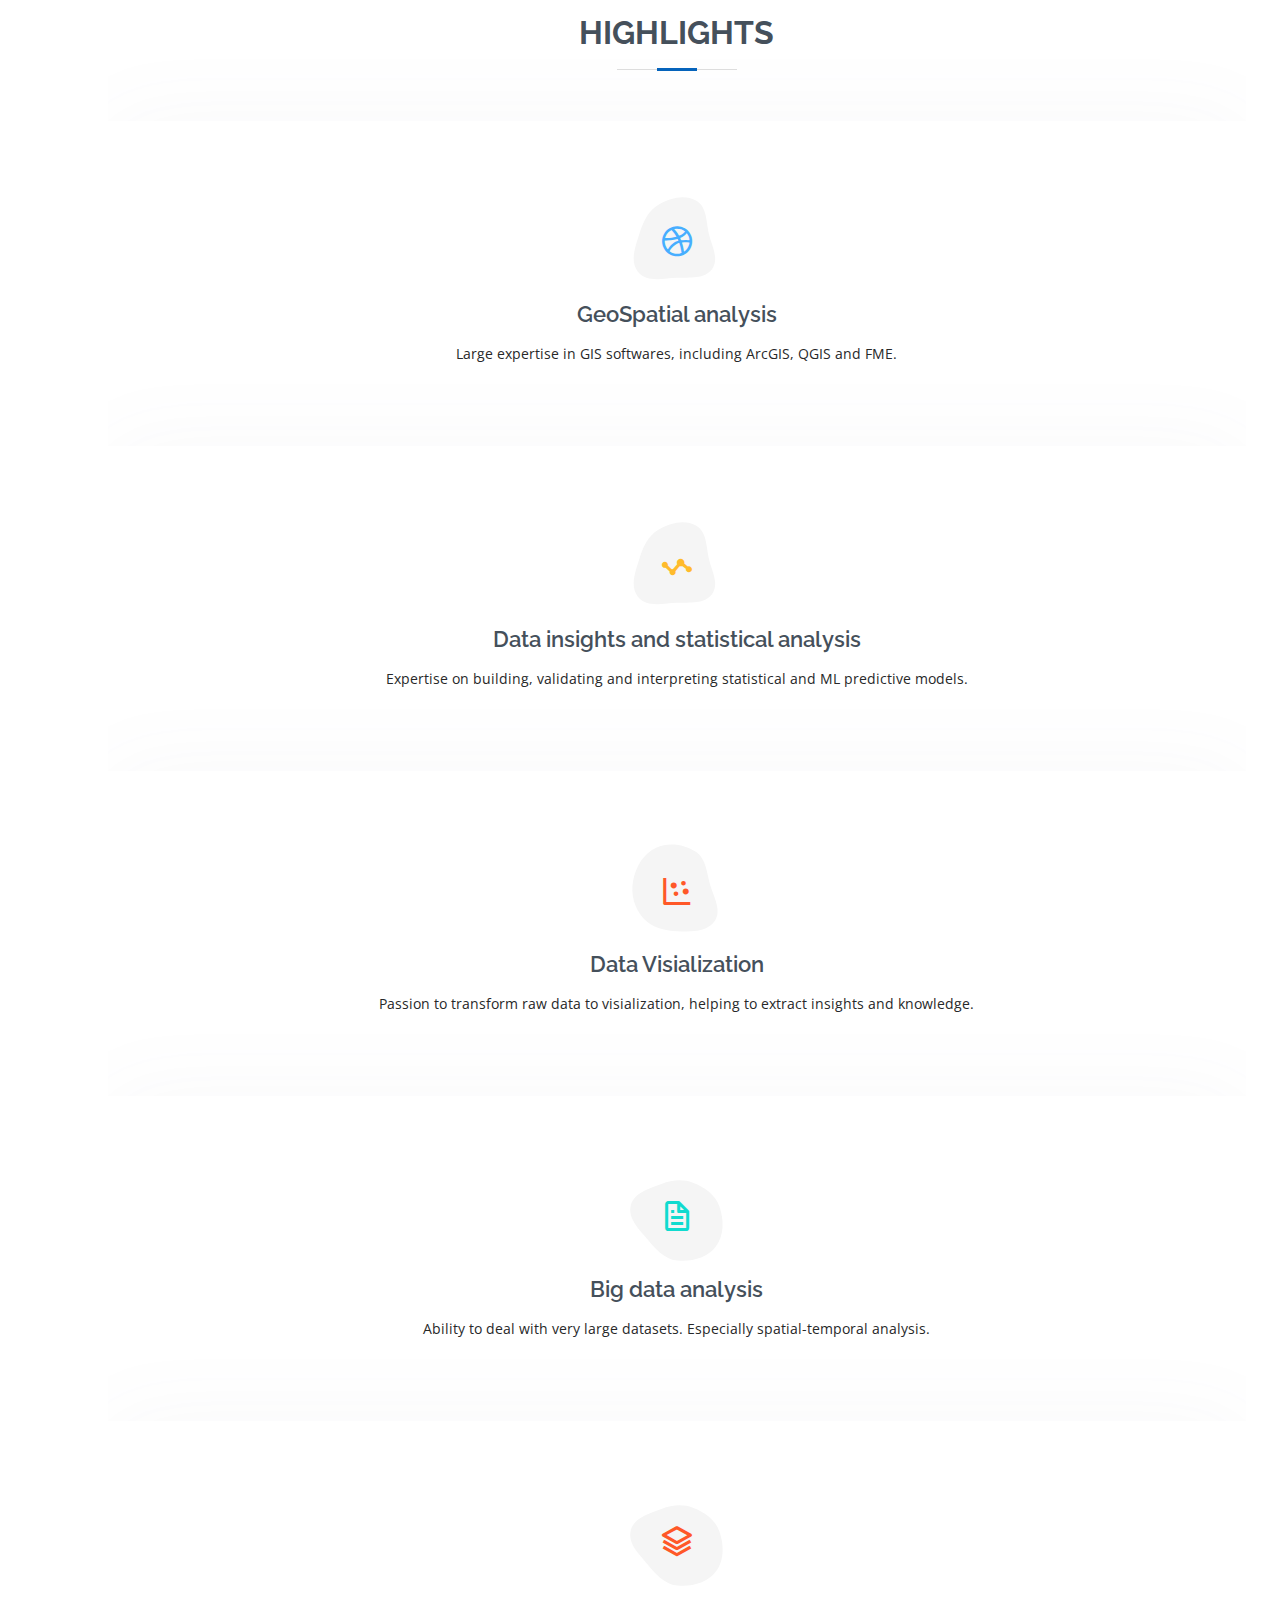
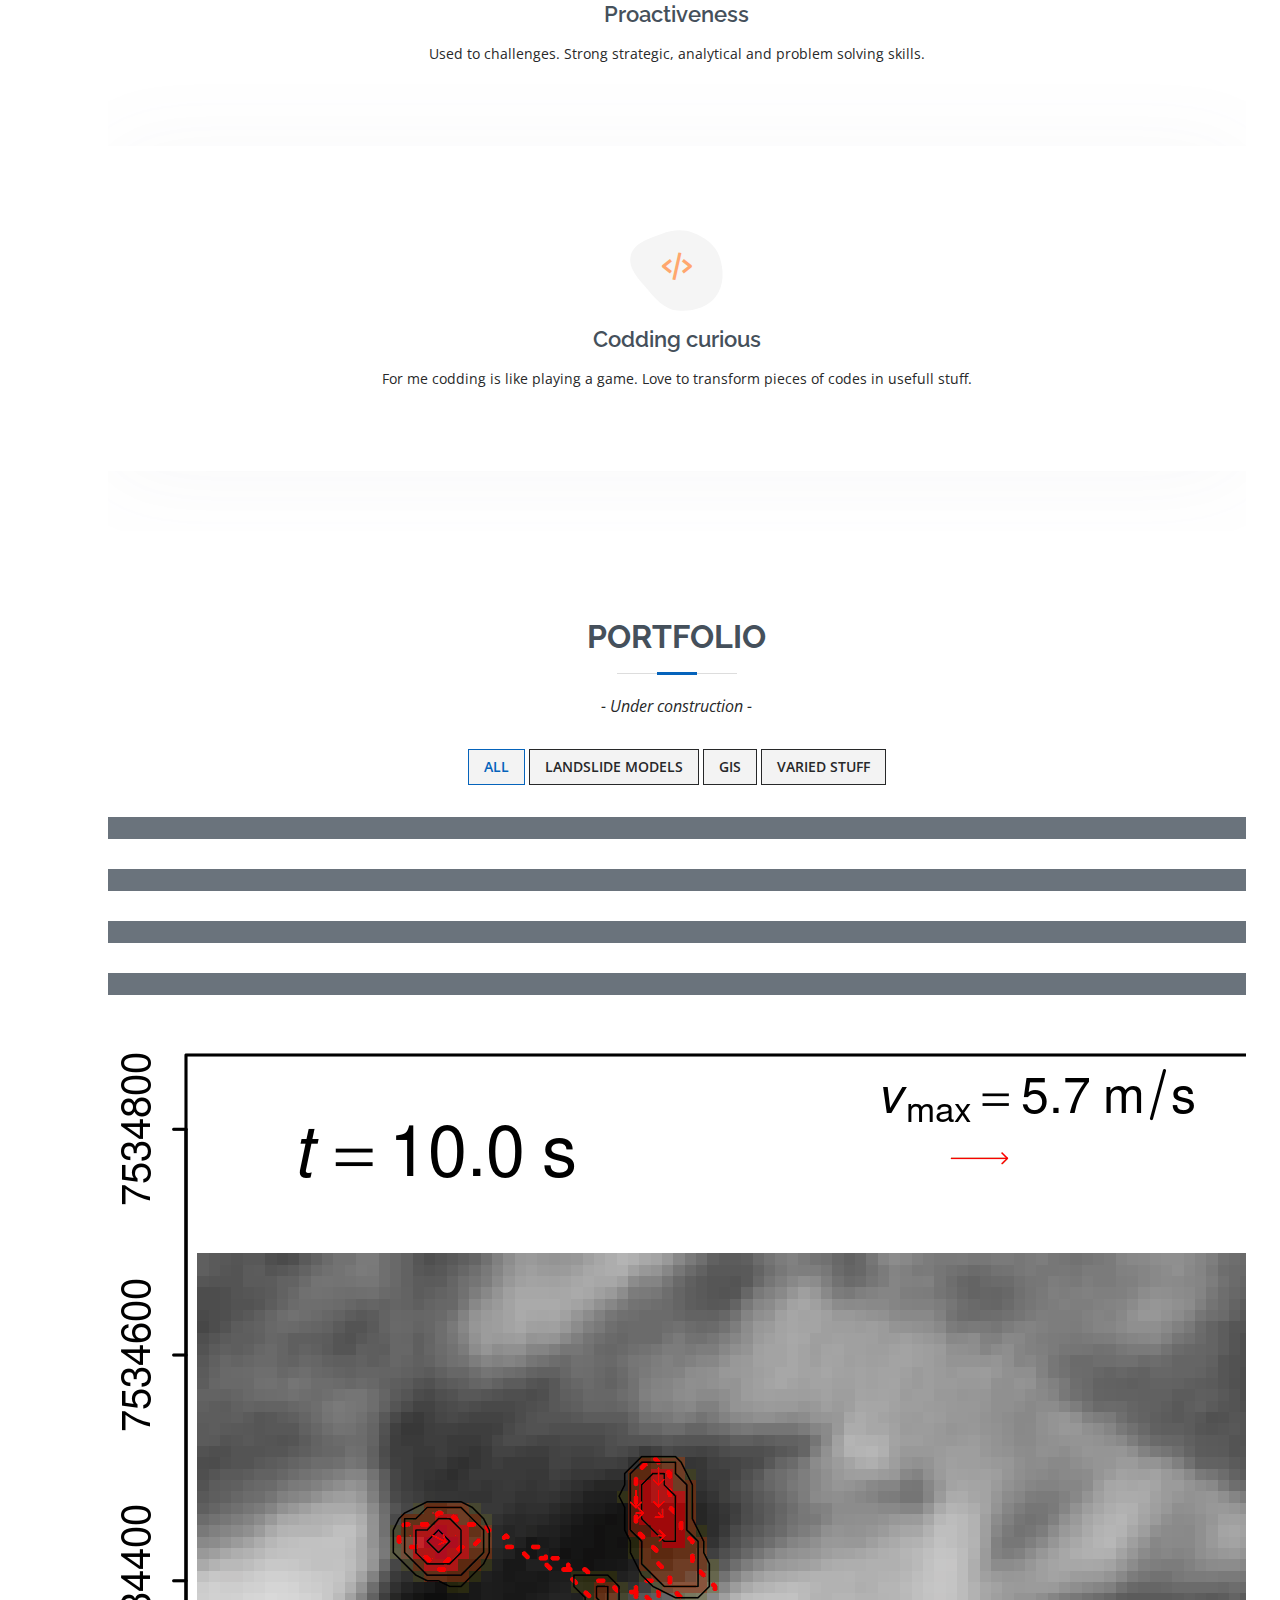
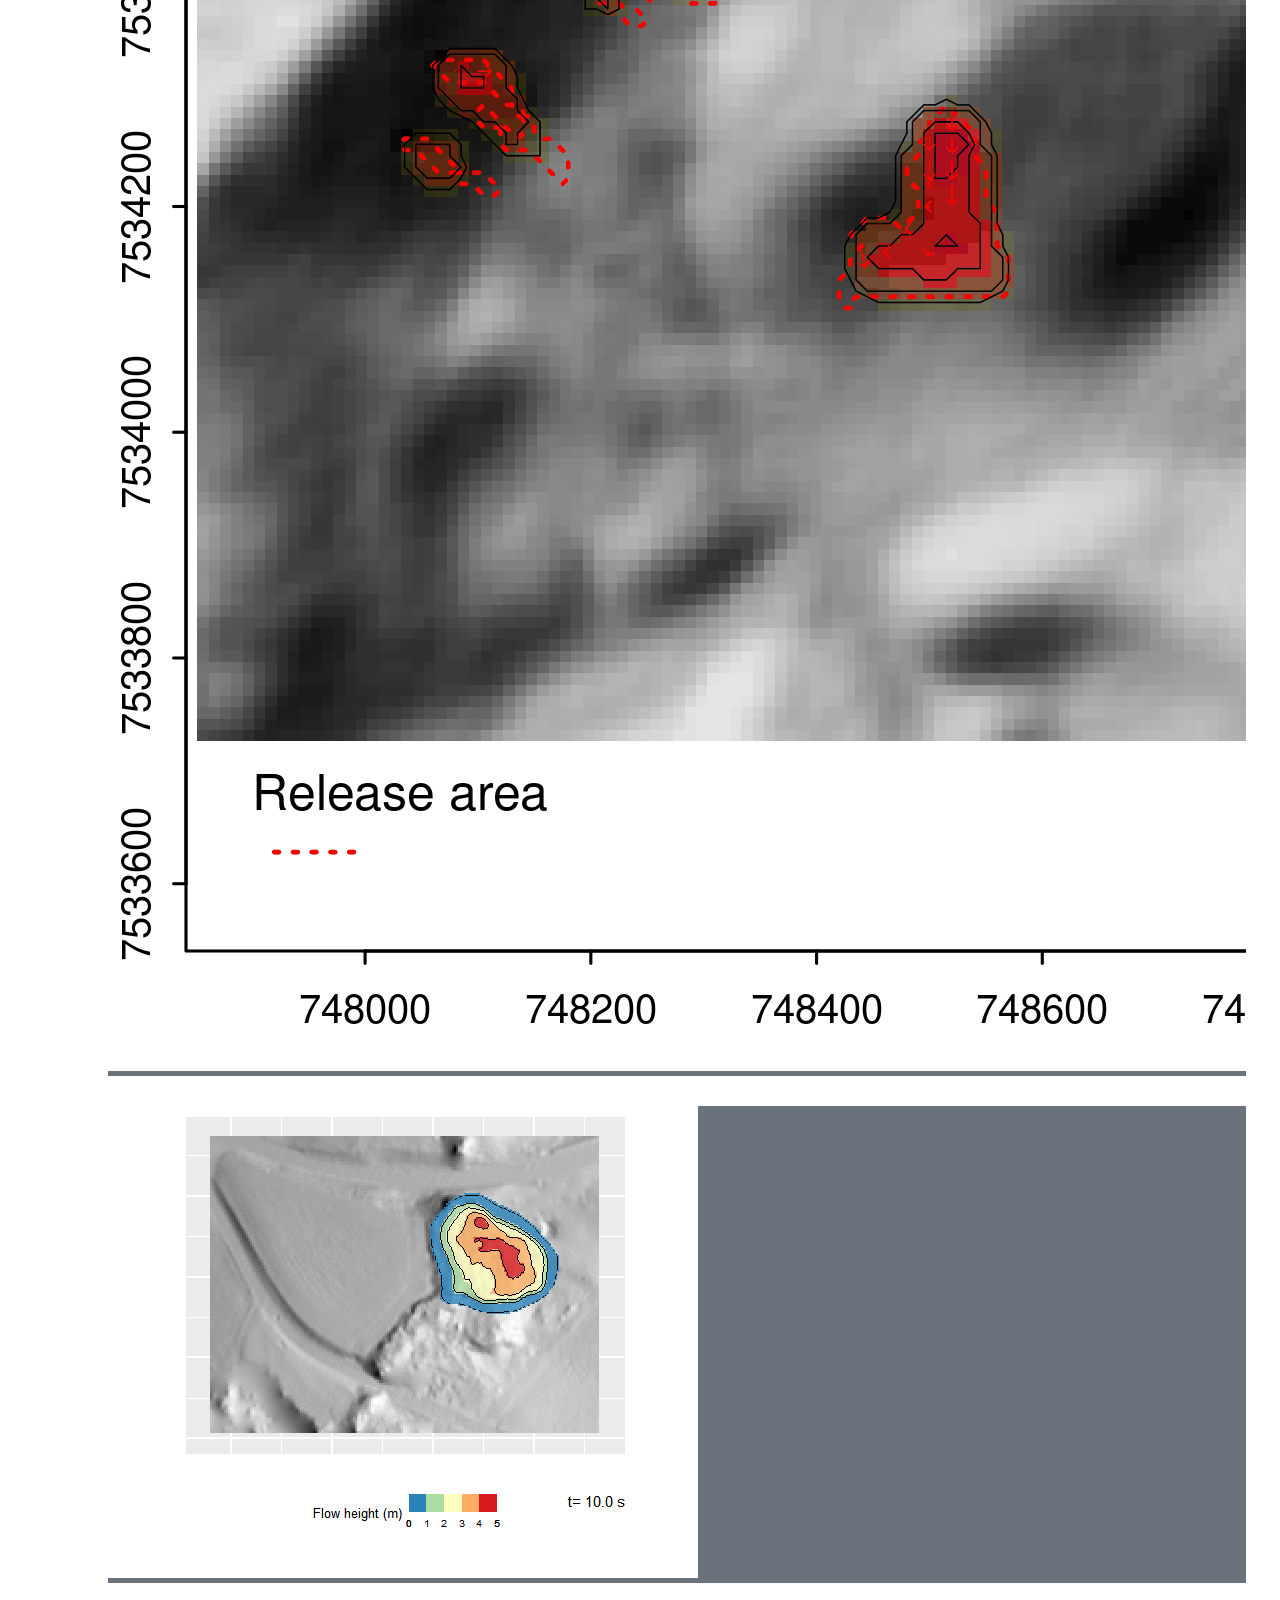
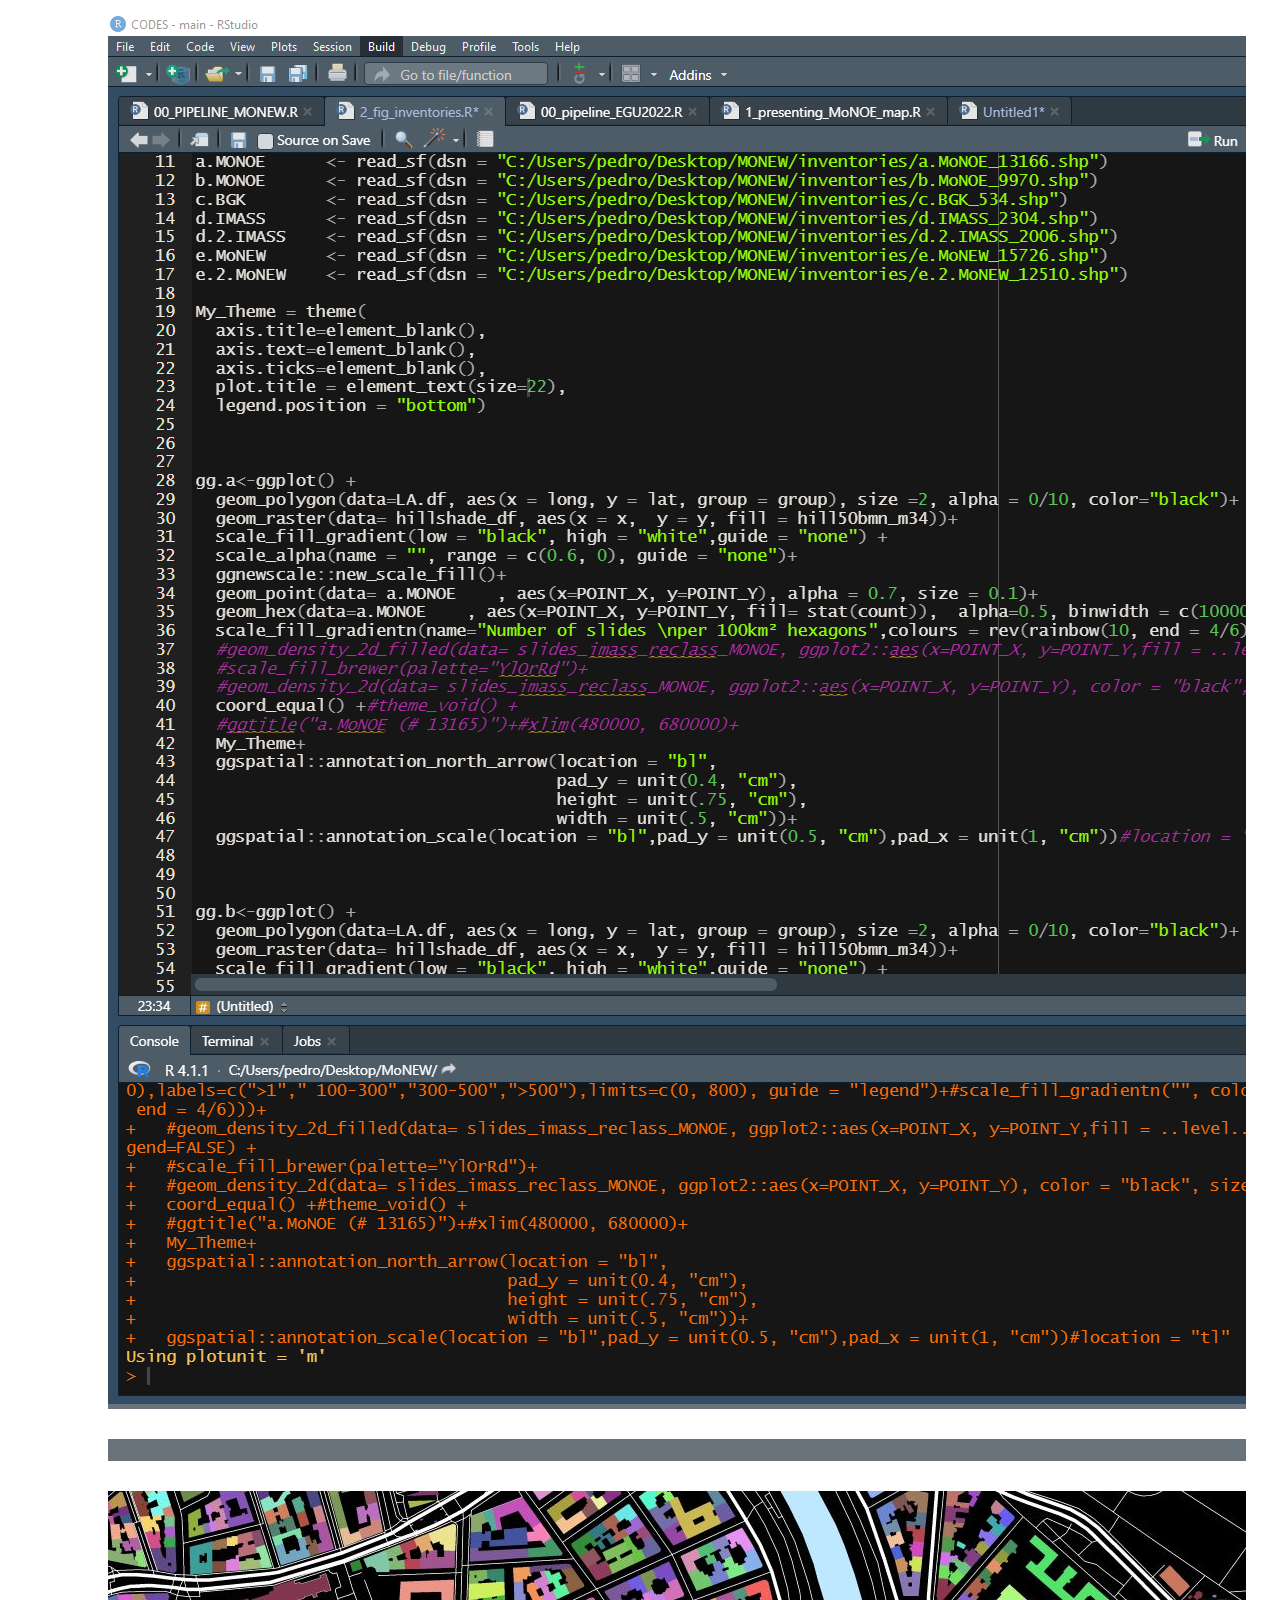
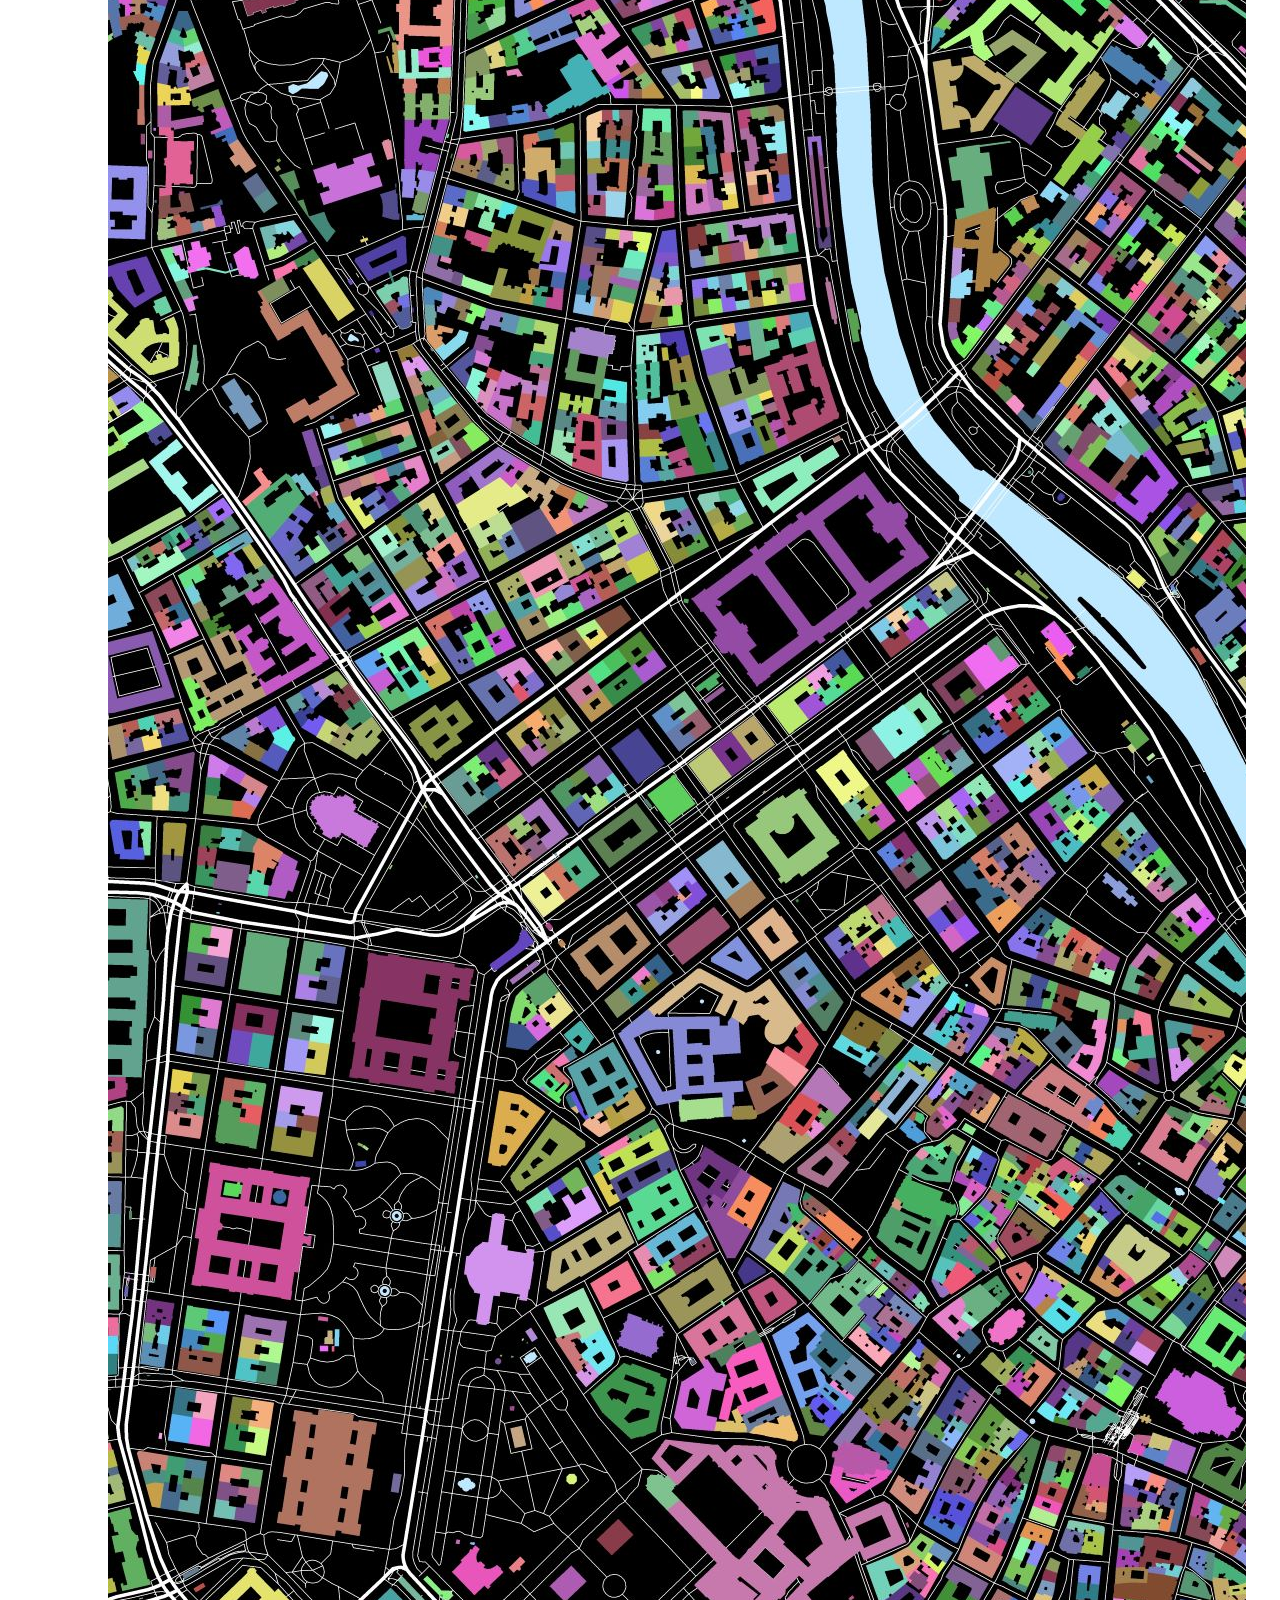
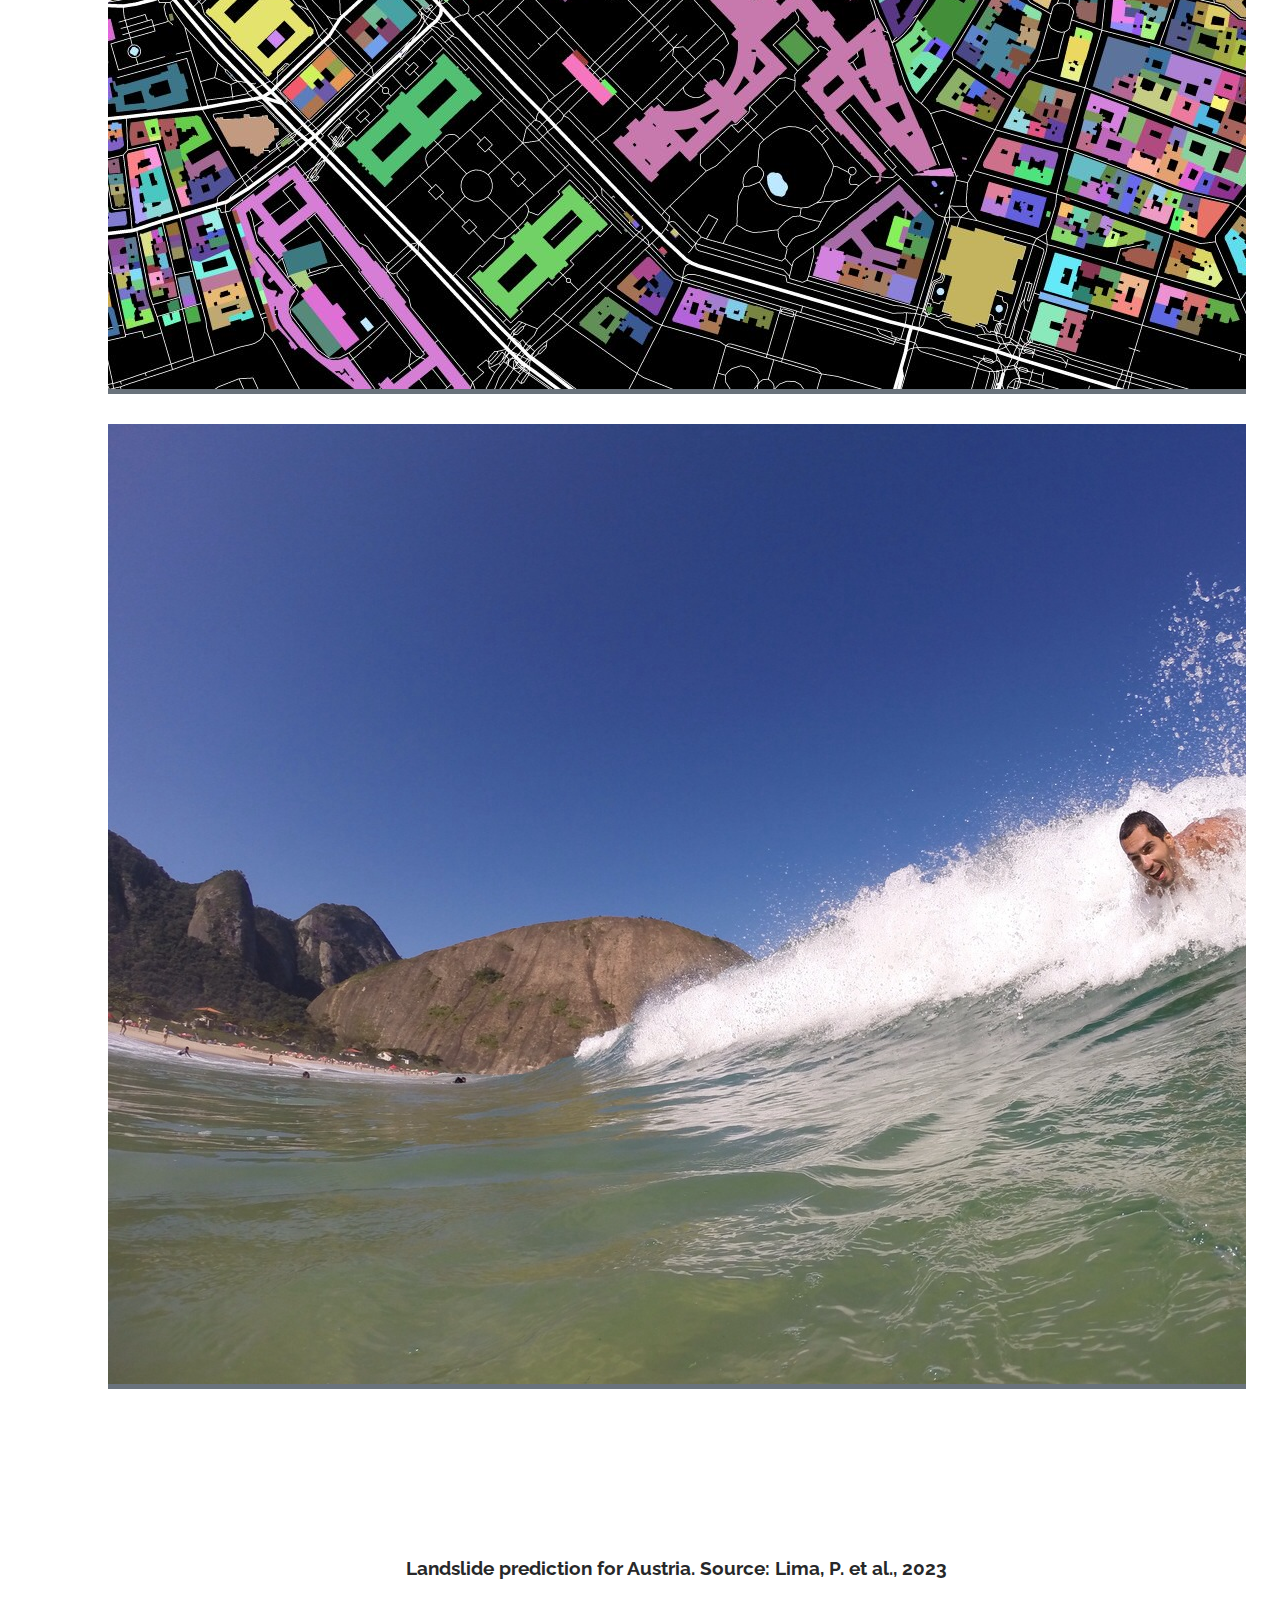
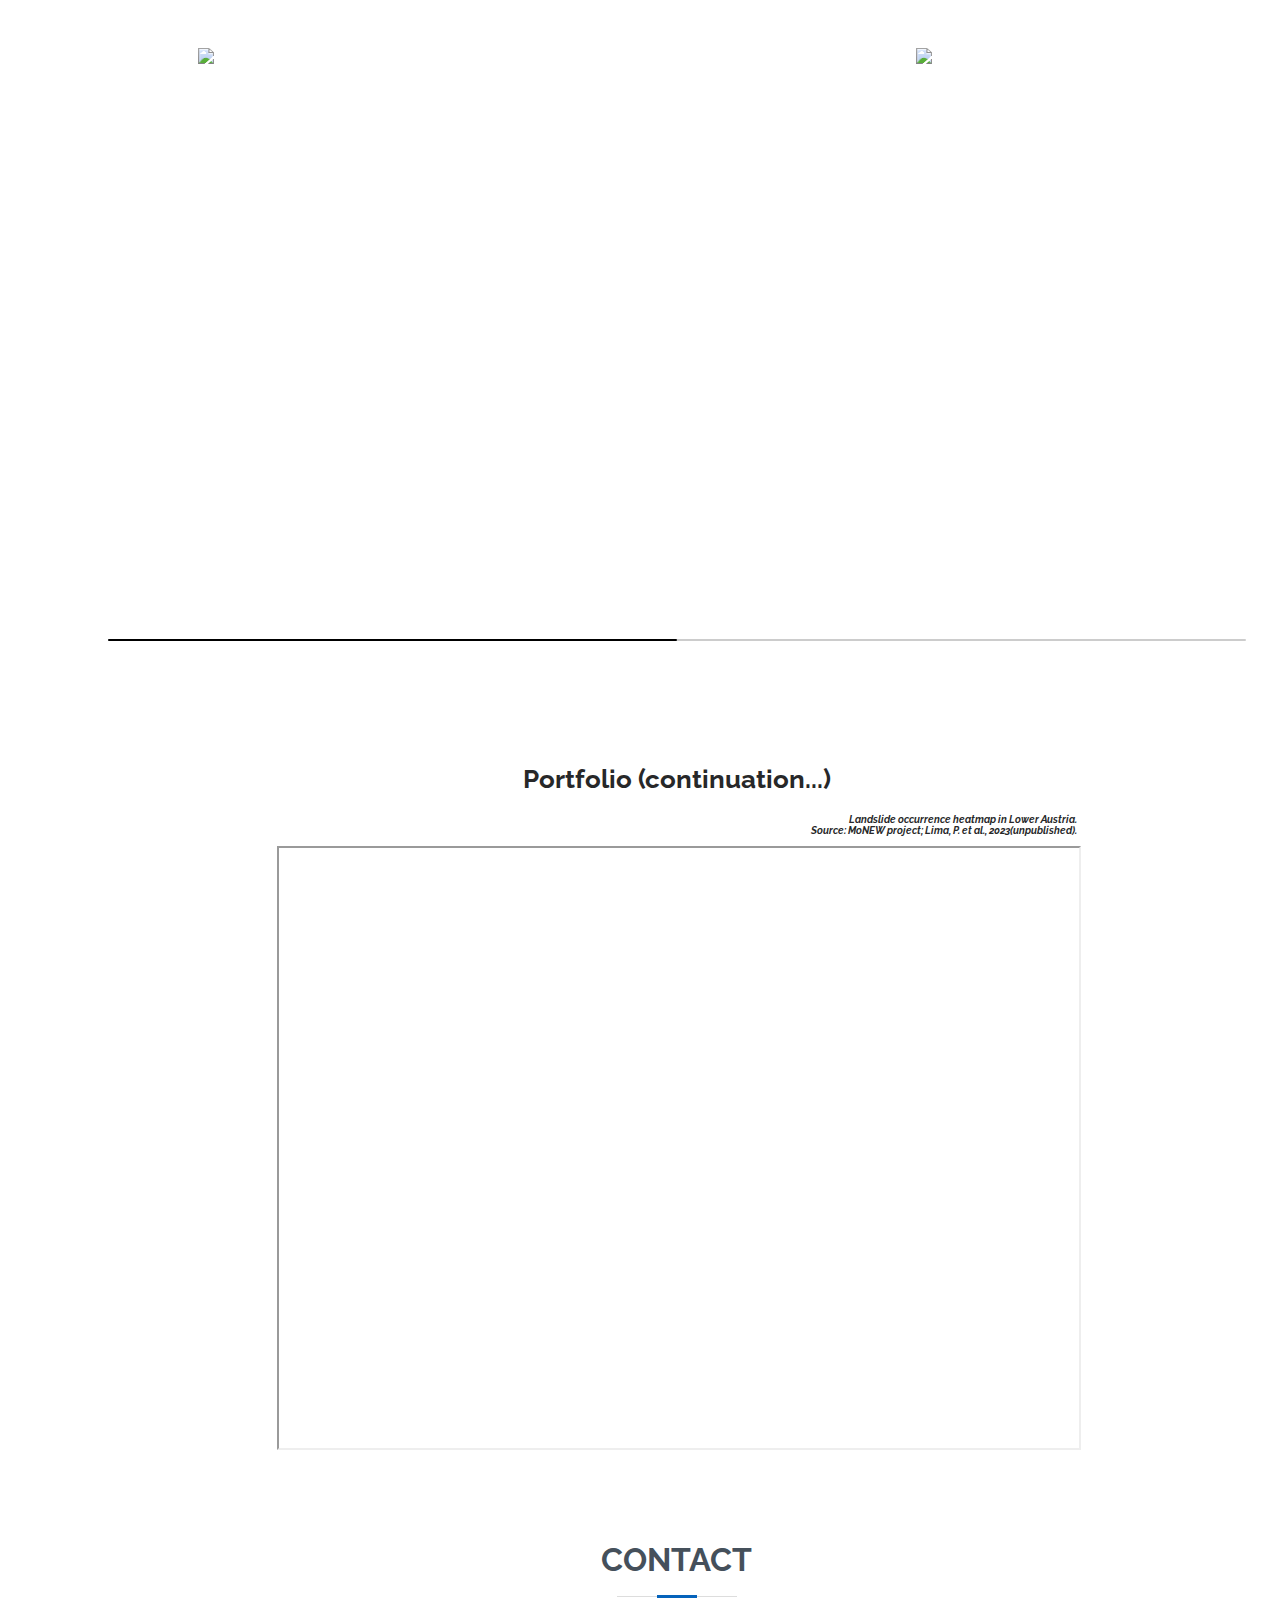
==== commit 1839b1d3: "new CV" ====
--- a/index.html
+++ b/index.html
@@ -105,7 +105,7 @@
 
         <div class="row">
           <div class="col-lg-4">
-            <img src="assets/img/profile-img.jpg" class="img-fluid" id="profile-pic" alt="">
+            <img src="assets/img/profile-pic.png" class="img-fluid" id="profile-pic" alt="">
           </div>
           <div class="col-lg-8 pt-4 pt-lg-0 content-about">
             <h3>Researcher, Data Scientist, Map lover and Coding curious </h3>
@@ -350,8 +350,31 @@
           <button type="button" class="collapsible">Research items, peer reviewed</button>
           <div class="content">
             <div class="publications" style=text-align:justify;>
+              
+              
+              
+              
               <div>
-                <h2 style=" color:black; text-align-last: center;" <strong>2023</strong></h2>
+                <h2 style="color:black; text-align-last: center;"><strong>2024</strong></h2>
+              </div>
+              <li>
+                <strong>Lima P.</strong>, Donato AJ, Arango MI, Mergili M, Kanta R, Glade T (2024).
+                <span class="paperTitle"><strong>NoeMOTION: Mobility, Hazard, and Risk Analysis of Selected Landslides in Lower Austria.</strong></span>
+                Springer International Publishing, XV, 104 pages. ISBN: 978-3-031-55981-5.
+                Expected publication: June 2024.
+                <a href="https://www.springer.com/gp/book/9783031559815"><span class="ref-link">See here</span></a>
+              </li>
+              <div class="publications" style="text-align:justify;">
+              </div>
+              
+              
+              
+              
+              
+              
+              
+              <div>
+                <h2 style="color:black; text-align-last: center;"><strong>2023</strong></h2>
               </div>
               <li> <strong>Lima P.</strong>, Steger S, Mergili M and Glade T (2023). <spam class="paperTitle"> <strong>Conventional statistical based
                 landslide susceptibility models may only tell us half of the story: potential underestimation of
@@ -365,7 +388,7 @@
 
 
                 <div>
-                  <h2 style=" color:black; text-align-last: center;" <strong>2022</strong></h2>
+                  <h2 style="color:black; text-align-last: center;"><strong>2022</strong></h2>
                 </div>
 
 
@@ -379,7 +402,7 @@
               </li>
             </div>
             <div>
-              <h2 style=" color:black; text-align-last: center;" <strong>2021</strong></h2>
+              <h2 style="color:black; text-align-last: center;"><strong>2021</strong></h2>
             </div>
             <div class="publications" style=text-align:justify;>
               <li>Lin Q., <strong>Lima P.</strong>, Steger S., Glade T.,
@@ -401,7 +424,7 @@
             </div>
 
             <div>
-              <h2 style=" color:black; text-align-last: center;" <strong>2017</strong></h2>
+              <h2 style="color:black; text-align-last: center;"><strong>2017</strong></h2>
             </div>
             <div class="publications" style=text-align:justify;>
               <li><strong>Lima P.</strong>, Steger S., Glade T., Tilch N.,
@@ -426,7 +449,7 @@
             </div>
 
             <div>
-              <h2 style=" color:black; text-align-last: center;" <strong>2016</strong></h2>
+              <h2 style="color:black; text-align-last: center;"><strong>2016</strong></h2>
             </div>
             <div class="publications" style=text-align:justify;>
               <li> Coelho Netto A.L., SILVA R., FACADIO A.C. and
@@ -438,7 +461,7 @@
             </div>
 
             <div>
-              <h2 style=" color:black; text-align-last: center;" <strong>2014</strong></h2>
+              <h2 style="color:black; text-align-last: center;"><strong>2014</strong></h2>
             </div>
             <div class="publications" style=text-align:justify;>
               <li> <strong>Lima P. </strong>, Coutinho B.H., Gomes G.B.,
@@ -480,7 +503,7 @@
 
 
             <div>
-              <h2 style=" color:black; text-align-last: center;" <strong> 2013</strong></h2>
+              <h2 style="color:black; text-align-last: center;"><strong> 2013</strong></h2>
             </div>
             <div class="publications" style=text-align:justify;>
               <li> Coelho Netto A.L., Sato A.M., Avelar A.S., Vianna
@@ -505,7 +528,7 @@
               <div class="publications" style=text-align:justify;>
 
                 <div>
-                  <h2 style=" color:black; text-align-last: center;" <strong> 2023</strong></h2>
+                  <h2 style="color:black; text-align-last: center;"><strong> 2023</strong></h2>
                 </div>
                 <li> <strong>Lima P.</strong>, Steger, S., Petschko, H., Goetz, J., Bertagnoli, M., Schweigl, J., and Glade, T.
                   (2023d) <span class="paperTitle"> <strong>UPDATE LANDSLIDE SUSCEPTIBILITY MODELLING - A NEW FRAMEWORK TO COMPARE AND UPDATE A REGIONAL SCALE LANDSLIDE SUSCEPTIBILITY MODEL.</strong></span> In: Tofani V, Casagli N, Bandecchi E, Gargini E and Armignacco D (eds.) Landslide Science for Sustainable Development. Proceedings of the 6th World Landslide Forum. Firenze, Italy: OIC S.r.l. ISBN 9791221048063. <a href="https://wlf6.org/wp-content/uploads/2023/11/WLF6_ABSTRACT-BOOK.pdf"><span class="ref-link">See here</span></a>
@@ -525,7 +548,7 @@
               </div>
               
               <div>
-                <h2 style=" color:black; text-align-last: center;" <strong> 2022</strong></h2>
+                <h2 style="color:black; text-align-last: center;"><strong> 2022</strong></h2>
               </div>
 
               <li> <strong>Lima P.</strong>, Steger S, Petschko H, Goetz J, Schweigl J, Bertagnoli M and Glade T
@@ -567,7 +590,7 @@
             </div>
 
             <div>
-              <h2 style=" color:black; text-align-last: center;" <strong> 2020</strong></h2>
+              <h2 style="color:black; text-align-last: center;"><strong> 2020</strong></h2>
             </div>
 
             <div class="publications" style=text-align:justify;>
@@ -580,7 +603,7 @@
             </div>
 
             <div>
-              <h2 style=" color:black; text-align-last: center;" <strong> 2019</strong></h2>
+              <h2 style="color:black; text-align-last: center;"><strong> 2019</strong></h2>
             </div>
 
             <div class="publications" style=text-align:justify;>
@@ -605,7 +628,7 @@
             </div>
 
             <div>
-              <h2 style=" color:black; text-align-last: center;" <strong> 2018</strong></h2>
+              <h2 style="color:black; text-align-last: center;"><strong> 2018</strong></h2>
             </div>
 
             <div class="publications" style=text-align:justify;>
@@ -626,7 +649,7 @@
             </div>
 
             <div>
-              <h2 style=" color:black; text-align-last: center;" <strong> 2017</strong></h2>
+              <h2 style="color:black; text-align-last: center;"><strong> 2017</strong></h2>
             </div>
 
             <div class="publications" style=text-align:justify;>
@@ -651,7 +674,7 @@
               </li>
             </div>
             <div>
-              <h2 style=" color:black; text-align-last: center;" <strong> 2016</strong></h2>
+              <h2 style="color:black; text-align-last: center;"><strong> 2016</strong></h2>
             </div>
             <div class="publications" style=text-align:justify;>
               <li> <strong>Lima P.</strong>, Coelho Netto AL and Fernandes MC (2016) <spam class="paperTitle"> <strong>The drainage efficiency index
@@ -665,7 +688,7 @@
               </li>
             </div>
             <div>
-              <h2 style=" color:black; text-align-last: center;" <strong> 2015</strong></h2>
+              <h2 style="color:black; text-align-last: center;"><strong> 2015</strong></h2>
             </div>
             <div class="publications" style=text-align:justify;>
               <li> <strong>Lima P.</strong>, Coutinho BH, Gomes GB and Coelho Netto AL (2015) <spam class="paperTitle"> <strong>Topographic parameters
@@ -676,7 +699,7 @@
               </li>
             </div>
             <div>
-              <h2 style=" color:black; text-align-last: center;" <strong> 2014</strong></h2>
+              <h2 style="color:black; text-align-last: center;"><strong> 2014</strong></h2>
             </div>
             <div class="publications" style=text-align:justify;>
               <li>
@@ -688,7 +711,7 @@
             </div>
 
             <div>
-              <h2 style=" color:black; text-align-last: center;" <strong> 2012</strong></h2>
+              <h2 style="color:black; text-align-last: center;"><strong> 2012</strong></h2>
             </div>
             <div class="publications" style=text-align:justify;>
               <li> <strong>Lima P.</strong>, Barbosa LS, Negreiros AB and Coelho Netto AL (2012) <spam class="paperTitle"> <strong>Impulsos variáveis de
@@ -746,7 +769,7 @@
               </li>
             </div>
             <div>
-              <h2 style=" color:black; text-align-last: center;" <strong> 2011</strong></h2>
+              <h2 style="color:black; text-align-last: center;"><strong> 2011</strong></h2>
             </div>
             <div class="publications" style=text-align:justify;>
               <li> <strong>Lima P.</strong>, Silva RP, Barbosa LS and Coelho Netto AC (2011) <spam class="paperTitle"> <strong>Impulsos variáveis de
@@ -774,7 +797,7 @@
               </li>
             </div>
             <div>
-              <h2 style=" color:black; text-align-last: center;" <strong> 2010</strong></h2>
+              <h2 style="color:black; text-align-last: center;"><strong> 2010</strong></h2>
             </div>
             <div class="publications" style=text-align:justify;>
               <li> <strong>Lima P.</strong>, Faria FHC and Coelho Netto AC (2010) <spam class="paperTitle"> <strong>Reabilitação funcional em clareiras
